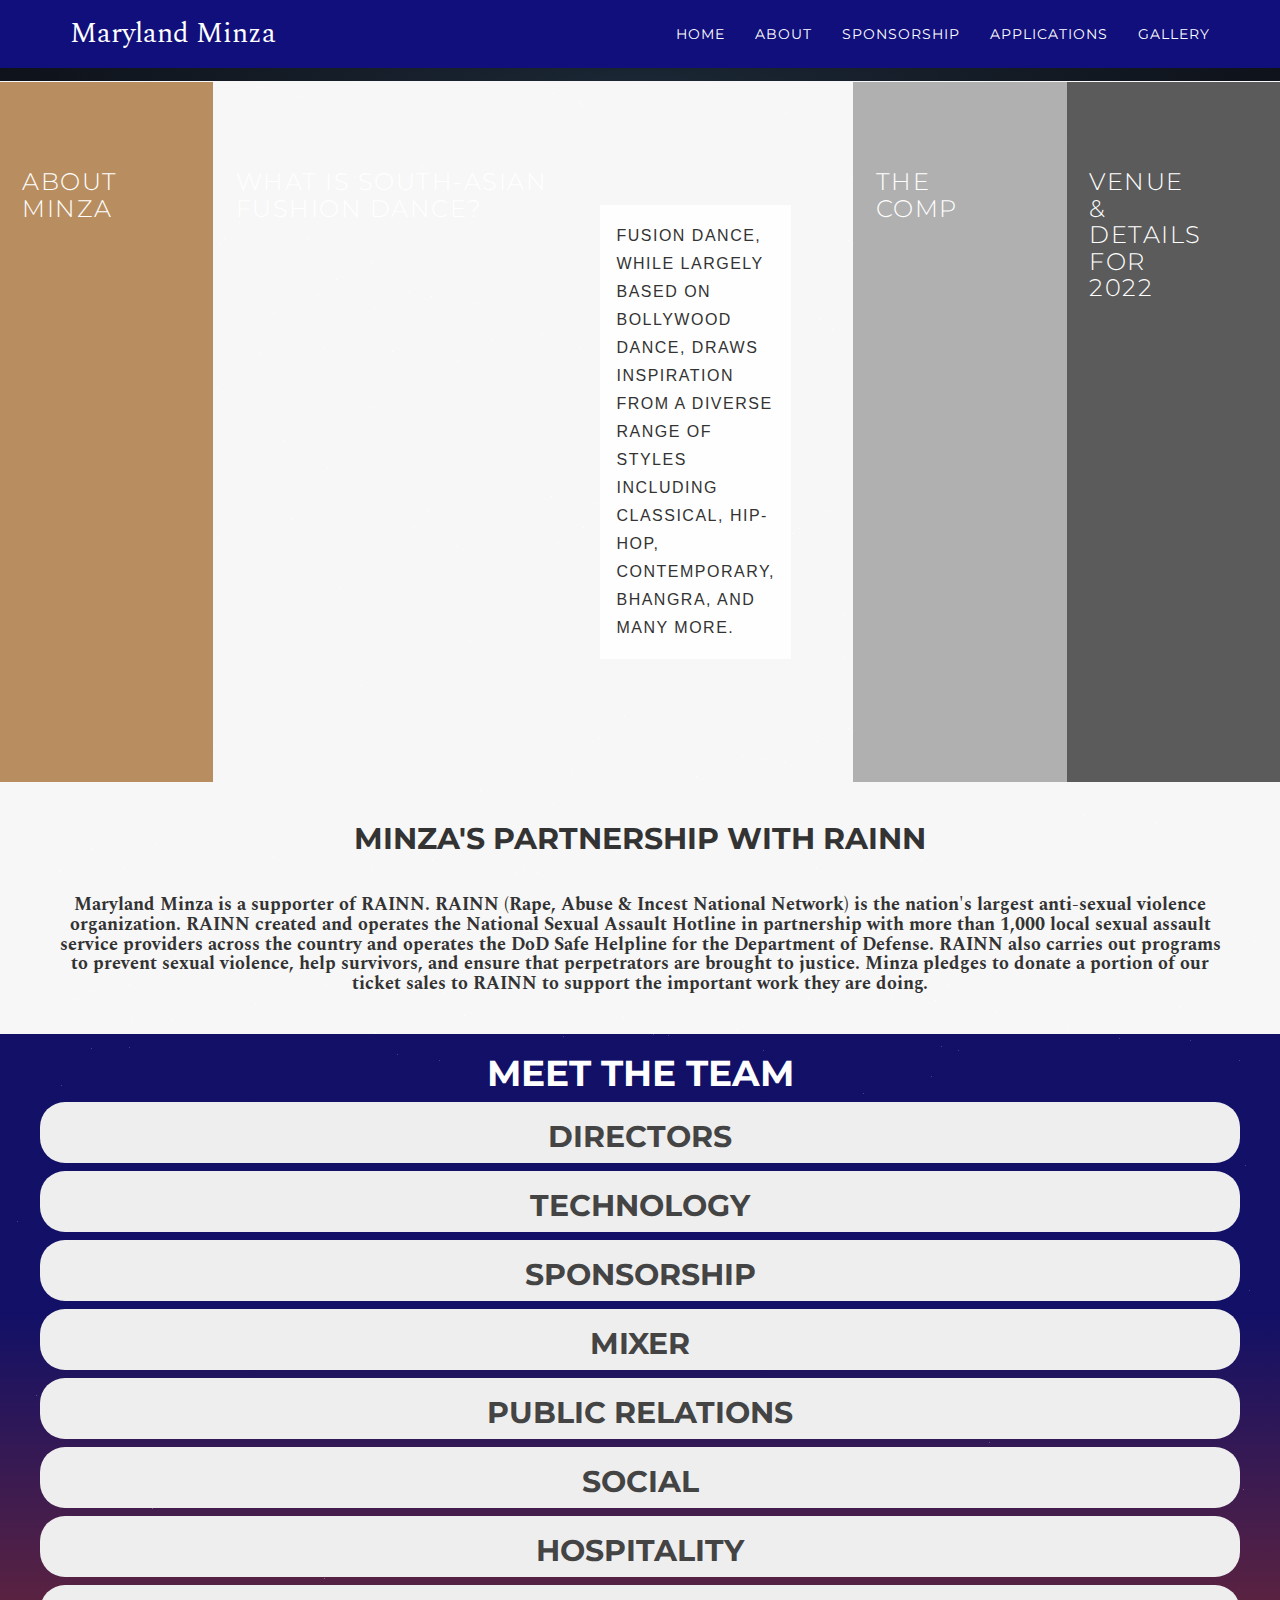
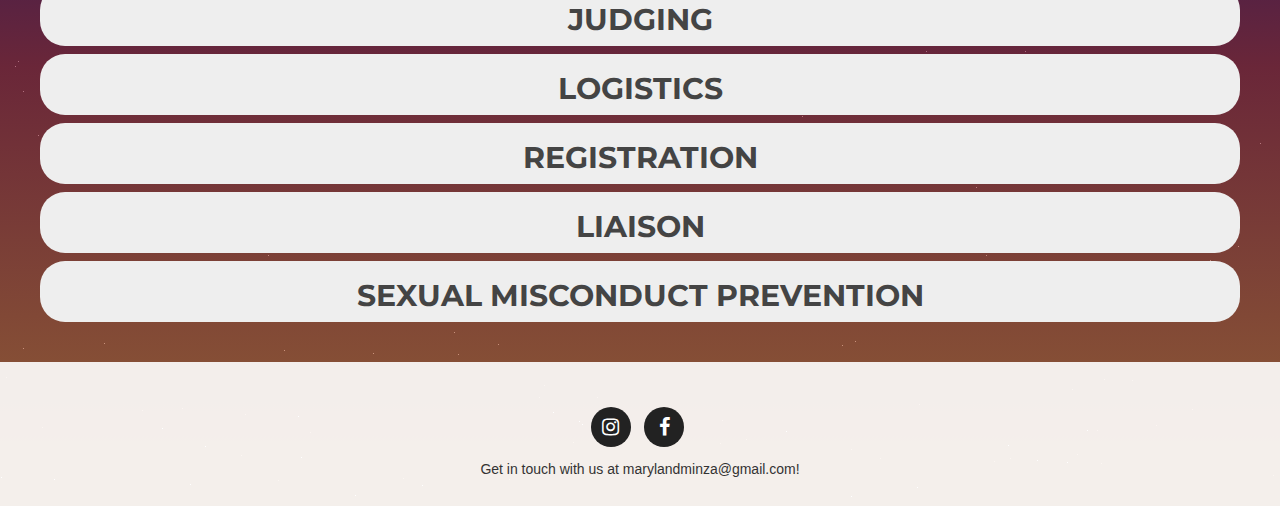
==== index.html @ ccbc0ec1 "About Changes" ====
<!DOCTYPE html>
<html lang="en-us">
   <head>
      <meta charset="utf-8">
      <meta http-equiv="X-UA-Compatible" content="IE=edge">
      <meta name="viewport" content="width=device-width, initial-scale=1">
      <meta name="description" content="Maryland Minza is UMD's fusion competition!">
      <meta name="author" content="Maryland Minza">
      <title>Maryland Minza</title>
      <!-- Stylesheets -->
      <!-- Some comment -->
      <link rel="stylesheet" href="https://maxcdn.bootstrapcdn.com/bootstrap/3.3.7/css/bootstrap.min.css" integrity="sha384-BVYiiSIFeK1dGmJRAkycuHAHRg32OmUcww7on3RYdg4Va+PmSTsz/K68vbdEjh4u" crossorigin="anonymous">
      <link href="about2.css" rel="stylesheet">
      <link href='http://fonts.googleapis.com/css?family=Lato:300,400,700' rel='stylesheet' type='text/css'>
      <link rel="stylesheet" type="text/css" href="https://cdnjs.cloudflare.com/ajax/libs/semantic-ui/2.2.10/components/menu.min.css">
      <link rel="stylesheet" type="text/css" href="https://cdnjs.cloudflare.com/ajax/libs/semantic-ui/2.2.10/components/modal.min.css">
      <link rel="stylesheet" type="text/css" href="https://cdnjs.cloudflare.com/ajax/libs/semantic-ui/2.2.10/components/button.min.css">
      <link rel="stylesheet" type="text/css" href="https://cdnjs.cloudflare.com/ajax/libs/semantic-ui/2.2.10/components/icon.min.css">
      <!-- <link href="http://www.vr.umd.edu/css/jquery.form-validator-v2.3.44/theme-default.min.css" rel="stylesheet"> -->
      <!-- Custom Fonts -->
      <link href="https://maxcdn.bootstrapcdn.com/font-awesome/4.7.0/css/font-awesome.min.css" rel="stylesheet" type="text/css">
      <link href="https://fonts.googleapis.com/css?family=Montserrat:400,700" rel="stylesheet" type="text/css">
      <link href="https://fonts.googleapis.com/css?family=Kaushan+Script" rel="stylesheet" type="text/css">
      <link href="https://fonts.googleapis.com/css?family=Spectral:700" rel="stylesheet" type="text/css">
      <link href="https://fonts.googleapis.com/css?family=Karla:200" rel="stylesheet" type="text/css">
      <link href="https://fonts.googleapis.com/css?family=Droid+Serif:400,700,400italic,700italic" rel="stylesheet" type="text/css">
      <link href="https://fonts.googleapis.com/css?family=Roboto+Slab:400,100,300,700" rel="stylesheet" type="text/css">
      <script src="http://ajax.googleapis.com/ajax/libs/jquery/1.10.2/jquery.min.js"></script>
      <link rel="shortcut icon" type="image/x-icon" href="watermark.png">
      <link rel="icon" type="image/x-icon" href="watermark.png">
      <link rel="stylesheet" type="text/css" href="about.css">
      <link rel="stylesheet" href="flipclock.css">
      <script src="http://ajax.googleapis.com/ajax/libs/jquery/1.10.2/jquery.min.js"></script>
      <script src="flipclock.js"></script>
      <!-- HTML5 Shim and Respond.js IE8 support of HTML5 elements and media queries -->
      <!-- WARNING: Respond.js doesn't work if you view the page via file:// -->
      <!--[if lt IE 9]>
      <script src="https://oss.maxcdn.com/libs/html5shiv/3.7.0/html5shiv.js"></script>
      <script src="https://oss.maxcdn.com/libs/respond.js/1.4.2/respond.min.js"></script>
      <![endif]-->
   </head>
   <body id="myHeader" class="index">
      <!-- Navigation -->
      <nav class="navbar navbar-default navbar-fixed-top">
         <div class="container">
            <!-- Brand and toggle get grouped for better mobile display -->
            <div class="navbar-header page-scroll">
               <button type="button" class="navbar-toggle" data-toggle="collapse" data-target="#bs-example-navbar-collapse-1">
               <span class="sr-only">Toggle navigation</span>
               <span class="icon-bar"></span>
               <span class="icon-bar"></span>
               <span class="icon-bar"></span>
               </button>
               <a class="navbar-brand page-scroll" href="#page-top">
                  <div style="font-family: 'Spectral', serif;">Maryland Minza</div>
               </a>
            </div>
            <!-- Collect the nav links, forms, and other content for toggling -->
            <div class="collapse navbar-collapse" id="myHeader">
               <ul class="nav navbar-nav navbar-right">
                  <li class="hidden">
                     <a href="#page-top"></a>
                  </li>
                  <li>
                     <a class="page-scroll" href="index.html">Home</a>
                  </li>
                  <li>
                     <a class="page-scroll" href="about.html">About</a>
                  </li>
                  <li>
                     <a class="page-scroll" href="sponsorship.html">Sponsorship</a>
                  </li>
                  <li>
                     <a class="page-scroll" href="applications.html">Applications</a>
                  </li>
                  <li>
                     <a class="page-scroll" href="gallery.html">Gallery</a>
                  </li>
               </ul>
            </div>
            <!-- /.navbar-collapse -->
         </div>
         <!-- /.container-fluid -->
      </nav>
      <!-- Hero -->
      <div id="page-top" class="hero page-scroll">
         <!-- <div class="menu-container">
            </div> -->
         <!-- Collect the nav links, forms, and other content for toggling -->
         <!-- Testing another comment -->
         <!-- This is a test comment in my branch -->
         <div class="message"></div>
      </div>
      <!-- lab -->
      <section id="about" class="bg-light-gray">
         <div id="stars"></div>
         <section class="container-fluid">
            <!-- ACCORDION ROW -->
            <div class="row">
               <ul class="accordion-group" id="accordion">
                  <li style="background-image: url('https://i.ytimg.com/vi/cd2QPolRrJI/maxresdefault.jpg');">
                     <div class="accordion-overlay"></div>
                     <h3>About Minza</h3>
                     <section class="hidden-xs">
                        <article>
                           <p>MARYLAND MINZA IS A NON-PROFIT NATIONAL INTERCOLLEGIATE DANCE COMPETITION FOUNDED IN 2016 AT THE UNIVERSITY OF MARYLAND, COLLEGE PARK. MINZA SEEKS TO FOSTER CULTURAL AWARENESS BY PROVIDING AN INTEGRATED PLATFORM FOR DANCERS FROM ACROSS THE NATION TO PROMOTE, SHARE, AND ADVANCE SOUTH-ASIAN FUSION DANCE.</p>
                        </article>
                     </section>
                  </li>
                  <li class="out" style="background-image: url('https://images.squarespace-cdn.com/content/v1/5aa704b7697a9893c199236a/1524323684800-U04DVU122VGW91FITI7R/ke17ZwdGBToddI8pDm48kB10Nqzeg0Il5v10Z8PxTBBZw-zPPgdn4jUwVcJE1ZvWQUxwkmyExglNqGp0IvTJZUJFbgE-7XRK3dMEBRBhUpx31MOkfV5i3KBb2jFkJe0vSh-6YDOuvIKvrVD0yZ9Fb8AL9q3K2ZxE7F3bsxB6mmQ/JLK1.jpg');">
                     <div class="accordion-overlay"></div>
                     <h3>What is South-Asian Fushion Dance?</h3>
                     <section class="hidden-xs">
                        <article>
                           <p>FUSION DANCE, WHILE LARGELY BASED ON BOLLYWOOD DANCE, DRAWS INSPIRATION FROM A DIVERSE RANGE OF STYLES INCLUDING CLASSICAL, HIP-HOP, CONTEMPORARY, BHANGRA, AND MANY MORE.
                           </p>
                        </article>
                     </section>
                  </li>
                  <li style="background-image: url('https://thedailytexan.com/wp-content/uploads/2015/04/SAAYA-900x601.jpg');">
                     <div class="accordion-overlay"></div>
                     <h3>The Comp</h3>
                     <section class="hidden-xs">
                        <article>
                           <p> MINZA HAS PREVIOUSLY PARTNERED WITH LEGENDS AND BOLLYWOOD AMERICA, PROVIDING TEAMS THE OPPORTUNITY TO TRAVEL ACROSS THE NATION TO COMPETE IN THE NATIONAL CHAMPIONSHIPS. WHILE HIGHLIGHTING THE BEAUTY OF PERFORMANCE, WE LOOK TO ULTIMATELY BRIDGE THE POWER BETWEEN COMMUNITY AND DANCE TO HELP THOSE IN NEED.</p>
                        </article>
                     </section>
                  </li>
                  <li style="background-image: url('https://i.ytimg.com/vi/4TeNzfc6icU/maxresdefault.jpg');">
                     <div class="accordion-overlay"></div>
                     <h3>Venue & Details For 2022</h3>
                     <section class="hidden-xs">
                        <article>
                           <p>To be decided.</p>
                        </article>
                     </section>
                  </li>
               </ul>
               <!-- <span class="fa-stack fa-4x">
                  <i class="fa fa-circle fa-stack-2x text-primary"></i>
                  </span> -->
               <!--  Maryland Minza is run by students at the University of Maryland, College Park.
                  The competition will be held at the <a href="#">Lisner Auditorium in Washington DC</a>. We look forward to seeing you there! Please don't hesitate to contact us if you have any questions!</p> 
                  </div>
                  </div>
                  
                  <!--                    <div class="col-md-8 col-md-offset-2">
                  <h3 class="section-subheading text-muted" id="lab_row">Maryland Minza is a national intercollegiate dance competition created to foster cultural awareness and passion for dancing. Minza was co-founded in 2016 at the University of Maryland by Meghana Annadata, Sonia Arya, and Neha Gupta. The word Minza means “star” in Urdu and was chosen to illuminate the essence of performing. <br> <br>
                  
                  South-Asian fusion dance is composed of various styles of dance from different areas internationally. Teams have the freedom to choose which styles they would like to include in their routine, as well as how they would like to represent a chosen theme, generally characterized by a story told through dance.</h3>
                  </div> -->
            </div>
            <!--             <div class="row text-center">
               <div class="col-md-6">
               <h4 class="service-heading"><a href="https://www.google.com/maps/place/The+Clarice+Smith+Performing+Arts+Center/@38.9905244,-76.9525658,17z/data=!3m1!4b1!4m5!3m4!1s0x89b7c69aff2b387f:0xb0a1974e44929f0a!8m2!3d38.9905244!4d-76.9503771">Location</a></h4>
               <p class="text-muted">Maryland Minza will be held
               <br>at the University of Maryland, College Park.
               <br> Here are the <a href="https://www.google.com/maps/dir//University+of+Maryland,+College+Park,+MD">directions on Google Maps.</a></p>
               </div>
               <div class="col-md-6">
               <h4 class="service-heading"><a href="">Tickets</a></h4>
               <p class="text-muted">Regular: $20.00
               <br> Student: $13.00
               <br>
               </p>
               </div>
               </div> -->
         </section>
         <div class="container">
            <div class="about">
               <a class="bg_links social portfolio" href="https://www.rafaelalucas.com/dailyui" target="_blank">
               <span class="icon"></span>
               </a>
               <a class="bg_links social dribbble" href="https://dribbble.com/rafaelalucas" target="_blank">
               <span class="icon"></span>
               </a>
               <a class="bg_links social linkedin" href="https://www.linkedin.com/in/rafaelalucas/" target="_blank">
               <span class="icon"></span>
               </a>
               <a class="bg_links logo"></a>
            </div>
            <!-- end about -->
            <div class="wrapper">
               <section class="module-team">
                  <br>
                  <br>
                  <h2 class="row text-center">MINZA's Partnership with RAINN</h2>
                  <br>
                  <br>
                  <div class="row text-center">
                     <!-- <span class="fa-stack fa-4x">
                        <i class="fa fa-circle fa-stack-2x text-primary"></i>
                        </span> -->
                     <h4 style="font-family: 'Spectral', serif;     text-transform: none;
                        ">Maryland Minza is a supporter of RAINN. RAINN (Rape, Abuse & Incest National Network) is the nation's largest anti-sexual violence organization. RAINN created and operates the National Sexual Assault Hotline in partnership with more than 1,000 local sexual assault service providers across the country and operates the DoD Safe Helpline for the Department of Defense. RAINN also carries out programs to prevent sexual violence, help survivors, and ensure that perpetrators are brought to justice. Minza pledges to donate a portion of our ticket sales to RAINN to support the important work they are doing. </h4>
                  </div>
                  <br>
                  <br>
                  <!-- Slider main container -->
                  <div class="swiper-container">
                     <!-- Additional required wrapper -->
                     <div class="swiper-wrapper"></div>
                  </div>
                  <div class="swiper-pagination"></div>
                  <!-- If we need navigation buttons -->
                  <div class="navigation">
                     <div class="swiper-button-prev"></div>
                     <div class="swiper-button-next"></div>
                  </div>
            </div>
         </div>
         </section>
      </section>
      </div>
      <!--                    <div class="col-md-8 col-md-offset-2">
         <h3 class="section-subheading text-muted" id="lab_row">Maryland Minza is a national intercollegiate dance competition created to foster cultural awareness and passion for dancing. Minza was co-founded in 2016 at the University of Maryland by Meghana Annadata, Sonia Arya, and Neha Gupta. The word Minza means “star” in Urdu and was chosen to illuminate the essence of performing. <br> <br>
         
         South-Asian fusion dance is composed of various styles of dance from different areas internationally. Teams have the freedom to choose which styles they would like to include in their routine, as well as how they would like to represent a chosen theme, generally characterized by a story told through dance.</h3>
         </div> -->
      <!--             <div class="row text-center">
         <div class="col-md-6">
         <h4 class="service-heading"><a href="https://www.google.com/maps/place/The+Clarice+Smith+Performing+Arts+Center/@38.9905244,-76.9525658,17z/data=!3m1!4b1!4m5!3m4!1s0x89b7c69aff2b387f:0xb0a1974e44929f0a!8m2!3d38.9905244!4d-76.9503771">Location</a></h4>
         <p class="text-muted">Maryland Minza will be held
         <br>at the University of Maryland, College Park.
         <br> Here are the <a href="https://www.google.com/maps/dir//University+of+Maryland,+College+Park,+MD">directions on Google Maps.</a></p>
         </div>
         <div class="col-md-6">
         <h4 class="service-heading"><a href="">Tickets</a></h4>
         <p class="text-muted">Regular: $20.00
         <br> Student: $13.00
         <br>
         </p>
         </div>
         </div> -->
      </div>
      </div>
      <!DOCTYPE html>
      <html>
         <div class="herog">
         <head>
            <meta name="viewport" content="width=device-width, initial-scale=1">
            <style>
               .accordion {
               border-radius: 25px;
               background-color: #eee;
               color: #444;
               cursor: pointer;
               padding: 18px;
               padding-bottom: 10px;
               margin-top: 8px;
               width: 100%;
               border: none;
               text-align: center;
               outline: none;
               font-size: 15px;
               transition: 0.4s;
               }
               .active, .accordion:hover {
               background-color: #ccc; 
               }
               .panel {
               border-radius: 25px;
               padding: 0 18px;
               display: none;
               background-color: white;
               overflow: hidden;
               }
            </style>
         </head>
         <br>
         <h1 class="row text-center" style="color:white" >Meet The Team</h1>
         <body>
            <div style="width:1200px; margin:0 auto;">
               <button class="accordion">
                  <h2 class="row text-center">Directors</h2>
               </button>
               <div class="panel">
                  <br>
                  <div class="team-section">
                     <div class="inner-width">
                        <div class="pers">
                           <div class="pe">
                              <img src="https://github.com/maryland-minza/marylandminza.github.io/blob/master/board%20phtotos%202021/photoshoot_pics/sammy_munta.jpg?raw=true" alt="Sammy">
                              <div class="p-name">Sammy Munta</div>
                              <div class="p-des">Senior </div>
                              <div class="img__description_layer">
                                 <div class="p-sm">
                                    <h5 style="color:white; ">Major: Information Sciences</h5>
                                 </div>
                              </div>
                           </div>
                           <div class="pe">
                              <img src="https://github.com/maryland-minza/marylandminza.github.io/blob/master/board%20phtotos%202021/photoshoot_pics/nikita_kumar.jpg?raw=true" alt="Nikita">
                              <div class="p-name">Nikita Kumar</div>
                              <div class="p-des">Senior</div>
                              <div class="img__description_layer">
                                 <div class="p-sm">
                                    <h5 style="color:white; ">Information systems and OMBA</h5>
                                 </div>
                              </div>
                           </div>
                           <div class="pe">
                              <img src="https://github.com/maryland-minza/marylandminza.github.io/blob/master/board%20phtotos%202021/photoshoot_pics/yash_kamdar.jpg?raw=true" alt="Yash">
                              <div class="p-name">Yash Kamdar</div>
                              <div class="p-des">Senior</div>
                              <div class="img__description_layer">
                                 <div class="p-sm">
                                    <h5 style="color:white; ">Finance and Data Analytics</h5>
                                 </div>
                              </div>
                           </div>
                        </div>
                     </div>
                  </div>
         </body>
         </button>
         </div>
         <div style="width:1200px; margin:0 auto;">
         <button class="accordion">   <h2 class="row text-center">Technology</h2>
         </button>
         <div class="panel">
         <br>
         <div class="team-section">
         <div class="inner-width">
         <div class="pers">
         <div class="pe">
         <img src="https://github.com/maryland-minza/marylandminza.github.io/blob/master/board%20phtotos%202021/photoshoot_pics/hanish_mutyala.jpg?raw=true" alt="Hanish">
         <div class="p-name">Hanish Mutyala</div>
         <div class="p-des">Senior</div>
         <div class="img__description_layer">
         <div class="p-sm">
         <h5 style="color:white; ">Computer Science</h5>
         </div>
         </div>
         </div>
         <div class="pe">
         <img src="https://github.com/maryland-minza/marylandminza.github.io/blob/master/board%20phtotos%202021/photoshoot_pics/priyanka_mehta.jpg?raw=true" alt="Priyanka">
         <div class="p-name">Priyanka Mehta</div>
         <div class="p-des">Senior</div>
         <div class="img__description_layer">
         <div class="p-sm">
         <h5 style="color:white; ">Computer Science</h5>
         </div>
         </div>
         </div>
         <div class="pe">
         <img src="https://github.com/maryland-minza/marylandminza.github.io/blob/master/board%20phtotos%202021/photoshoot_pics/arihant_gupta.jpg?raw=true" alt="Ari">
         <div class="p-name">Ari Gupta</div>
         <div class="p-des">Freshman</div>
         <div class="img__description_layer">
         <div class="p-sm">
         <h5 style="color:white; ">Computer Science</h5>
         </div>
         </div>
         </div>
         </div>
         </div>
         </div>
         </div>
         </div>
         </div>
         <div style="width:1200px; margin:0 auto;">
            <button class="accordion">
               <h2 class="row text-center">Sponsorship</h2>
            </button>
            <div class="panel">
               <br>
               <div class="team-section">
                  <div class="inner-width">
                     <div class="pers">
                        <div class="pel">
                           <img src="https://github.com/maryland-minza/marylandminza.github.io/blob/master/board%20phtotos%202021/photoshoot_pics/sanam_patel.JPG?raw=true" alt="Sanam">
                           <div class="p-name">Sanam Patel</div>
                           <div class="p-des">Senior</div>
                           <div class="img__description_layer">
                              <div class="p-sm">
                                 <h5 style="color:white; ">Neurobiology and Physiology</h5>
                              </div>
                           </div>
                        </div>
                        <div class="pel">
                           <img src="https://github.com/maryland-minza/marylandminza.github.io/blob/master/board%20phtotos%202021/photoshoot_pics/sahil_kapoor.jpg?raw=true" alt="Sahil">
                           <div class="p-name">Sahil Kapoor</div>
                           <div class="p-des">Senior</div>
                           <div class="img__description_layer">
                              <div class="p-sm">
                                 <h5 style="color:white; ">Math</h5>
                              </div>
                           </div>
                        </div>
                     </div>
                  </div>
               </div>
            </div>
         </div>
	      
         <div style="width:1200px; margin:0 auto;">
            <button class="accordion">
               <h2 class="row text-center">Mixer</h2>
            </button>
            <div class="panel">
               <br>
               <div class="team-section">
                  <div class="inner-width">
                     <div class="pers">
                        <div class="pel">
                           <img src="https://github.com/maryland-minza/marylandminza.github.io/blob/master/board%20phtotos%202021/photoshoot_pics/akriti_tripathi.jpg?raw=true" alt="Akriti">
                           <div class="p-name">Akriti Tripathi</div>
                           <div class="p-des">Junior</div>
                           <div class="img__description_layer">
                              <div class="p-sm">
                                 <h5 style="color:white; ">Computer Science</h5>
                              </div>
                           </div>
                        </div>
                        <div class="pel">
                           <img src="https://github.com/maryland-minza/marylandminza.github.io/blob/master/board%20phtotos%202021/photoshoot_pics/samyak_jain.jpg?raw=true" alt="Samyak">
                           <div class="p-name">Samyak Jain</div>
                           <div class="p-des">Freshman</div>
                           <div class="img__description_layer">
                              <div class="p-sm">
                                 <h5 style="color:white; ">Public Health</h5>
                              </div>
                           </div>
                        </div>
                        <div class="pel">
                           <img src="https://github.com/maryland-minza/marylandminza.github.io/blob/master/board%20phtotos%202021/photoshoot_pics/riya_gupta.jpg?raw=true" alt="Riya">
                           <div class="p-name">Riya Gupta</div>
                           <div class="p-des">Junior</div>
                           <div class="img__description_layer">
                              <div class="p-sm">
                                 <h5 style="color:white; ">Neurology/Physiology and Psychology</h5>
                              </div>
                           </div>
                        </div>
                     </div>
                  </div>
               </div>
            </div>
         </div>
	      
         <div style="width:1200px; margin:0 auto;">
            <button class="accordion">
               <h2 class="row text-center">Public Relations</h2>
            </button>
            <div class="panel">
               <br>
               <div class="team-section">
                  <div class="inner-width">
                     <div class="pers">
                        <div class="pel">
                           <img src="https://github.com/maryland-minza/marylandminza.github.io/blob/master/board%20phtotos%202021/photoshoot_pics/debanshi_chowdhury.jpeg?raw=true" alt="Debanshi">
                           <div class="p-name">Debanshi Chowdhury</div>
                           <div class="p-des">Freshman</div>
                           <div class="img__description_layer">
                              <div class="p-sm">
                                 <h5 style="color:white; ">Marketing and Dance</h5>
                              </div>
                           </div>
                        </div>
                        <div class="pel">
                           <img src="https://github.com/maryland-minza/marylandminza.github.io/blob/master/board%20phtotos%202021/photoshoot_pics/supriya_daddi.JPG?raw=true" alt="Supriya">
                           <div class="p-name">Supriya Daddi</div>
                           <div class="p-des">Freshman</div>
                           <div class="img__description_layer">
                              <div class="p-sm">
                                 <h5 style="color:white; ">Business Undecided</h5>
                              </div>
                           </div>
                        </div>
                     </div>
                  </div>
               </div>
            </div>
         </div>
	      
         <div style="width:1200px; margin:0 auto;">
            <button class="accordion">
               <h2 class="row text-center">Social</h2>
            </button>
            <div class="panel">
               <br>
               <div class="team-section">
                  <div class="inner-width">
                     <div class="pel">
                        <img src="https://media-exp1.licdn.com/dms/image/C4D03AQHFcvgmCxPysQ/profile-displayphoto-shrink_800_800/0/1588729913096?e=1628726400&v=beta&t=7Wxo9mRZgEH5PO4RnyLSaao5HHVXilIegrQfzGiRbeE" alt="Tejas">
                        <div class="p-name">Tejas Jayaram</div>
                        <div class="p-des">Senior</div>
                        <div class="img__description_layer">
                           <div class="p-sm">
                              <h5 style="color:white; ">Finance and Math</h5>
                           </div>
                        </div>
                     </div>
                     <div class="pel">
                        <img src="https://github.com/maryland-minza/marylandminza.github.io/blob/master/board%20phtotos%202021/photoshoot_pics/Shyam_Anand.png?raw=true" alt="Shyam">
                        <div class="p-name">Shyam Anand</div>
                        <div class="p-des">Senior</div>
                        <div class="img__description_layer">
                           <div class="p-sm">
                              <h5 style="color:white; ">Criminology and Economics</h5>
                           </div>
                        </div>
                     </div>
                  </div>
               </div>
            </div>
         </div>
	      
         <div style="width:1200px; margin:0 auto;">
            <button class="accordion">
               <h2 class="row text-center">Hospitality</h2>
            </button>
            <div class="panel">
               <br>
               <div class="team-section">
                  <div class="inner-width">
                     <div class="pers">
                        <div class="pel">
                           <img src="https://github.com/maryland-minza/marylandminza.github.io/blob/master/board%20phtotos%202021/photoshoot_pics/sneha_narayanan.jpg?raw=true" alt="Sneha">
                           <div class="p-name">Sneha Narayanan</div>
                           <div class="p-des">Senior</div>
                           <div class="img__description_layer">
                              <div class="p-sm">
                                 <h5 style="color:white; ">Computer Science</h5>
                              </div>
                           </div>
                           <div class="pel">
                              <img src="https://github.com/maryland-minza/marylandminza.github.io/blob/master/board%20phtotos%202021/photoshoot_pics/ashna_bhatia.jpg?raw=true" alt="Ashna">
                              <div class="p-name">Ashna Bhatia</div>
                              <div class="p-des">Sophomore</div>
                              <div class="img__description_layer">
                                 <div class="p-sm">
                                    <h5 style="color:white; ">Public Health</h5>
                                 </div>
                              </div>
                           </div>
                           <div class="pel">
                              <img src="https://github.com/maryland-minza/marylandminza.github.io/blob/master/board%20phtotos%202021/photoshoot_pics/shreya_vuttaluru.jpg?raw=true" alt="Shreya">
                              <div class="p-name">Shreya Vuttaluru</div>
                              <div class="p-des">Senior</div>
                              <div class="img__description_layer">
                                 <div class="p-sm">
                                    <h5 style="color:white; ">Government/Politics and Journalism</h5>
                                 </div>
                              </div>
                           </div>
                        </div>
                     </div>
                  </div>
               </div>
		 </div>
		    
	<div style="width:1200px; margin:0 auto;">
               <button class="accordion">
                  <h2 class="row text-center">Judging</h2>
               </button>
               <div class="panel">
                  <div class="team-section">
                     <div class="inner-width">
                        <div class="pers">
                           <div class="pek">
                              <img src="https://github.com/maryland-minza/marylandminza.github.io/blob/master/board%20phtotos%202021/photoshoot_pics/arya_bhargav.jpg?raw=true" alt="Arya">
                              <div class="p-name" class="row text-center">Arya Bhargav</div>
                              <div class="p-des">Junior</div>
                              <div class="img__description_layer">
                                 <div class="p-sm">
                                    <h5 style="color:white; ">Kinesiology</h5>
                                 </div>
                              </div>
                           </div>
                        </div>
                     </div>
                  </div>
               </div>
		
               <div style="width:1200px; margin:0 auto;">
                  <button class="accordion">
                     <h2 class="row text-center">Logistics</h2>
                  </button>
                  <div class="panel">
                     <br>
                     <div class="team-section">
                        <div class="inner-width">
                           <div class="pers">
                              <div class="pel">
                                 <img src="https://github.com/maryland-minza/marylandminza.github.io/blob/master/board%20phtotos%202021/photoshoot_pics/esha_ponnuri.jpg?raw=true" alt="Esha">
                                 <div class="p-name">Esha Ponnuri</div>
                                 <div class="p-des">Junior</div>
                                 <div class="img__description_layer">
                                    <div class="p-sm">
                                       <h5 style="color:white; ">Physiology and Neurobiology</h5>
                                    </div>
                                 </div>
                              </div>
                              <div class="pel">
                                 <img src="https://github.com/maryland-minza/marylandminza.github.io/blob/master/board%20phtotos%202021/photoshoot_pics/shahbaz_virk.jpg?raw=true" alt="Shahbaz">
                                 <div class="p-name">Shahbaz Virk</div>
                                 <div class="p-des">Senior</div>
                                 <div class="img__description_layer">
                                    <div class="p-sm">
                                       <h5 style="color:white; ">Finance</h5>
                                    </div>
                                 </div>
                              </div>
                           </div>
                        </div>
                     </div>
                  </div>
               </div>
		
               <div style="width:1200px; margin:0 auto;">
                  <button class="accordion">
                     <h2 class="row text-center">Registration</h2>
                  </button>
                  <div class="panel">
                     <br>
                     <div class="team-section">
                        <div class="inner-width">
                           <div class="pers">
                              <div class="pel">
                                 <img src="https://github.com/maryland-minza/marylandminza.github.io/blob/master/board%20phtotos%202021/photoshoot_pics/kritik_mirg.jpg?raw=true" alt="Kritik">
                                 <div class="p-name">Kritik Mirg</div>
                                 <div class="p-des">Senior</div>
                                 <div class="img__description_layer">
                                    <div class="p-sm">
                                       <h5 style="color:white; ">Information Science</h5>
                                    </div>
                                 </div>
                              </div>
                              <div class="pel">
                                 <img src="https://github.com/maryland-minza/marylandminza.github.io/blob/master/board%20phtotos%202021/photoshoot_pics/simran_chertara.jpg?raw=true" alt="Simran Chertara">
                                 <div class="p-name">Simran Chertara</div>
                                 <div class="p-des">Senior</div>
                                 <div class="img__description_layer">
                                    <div class="p-sm">
                                       <h5 style="color:white; ">Information Systems and OMBA</h5>
                                    </div>
                                 </div>
                              </div>
                           </div>
                        </div>
                     </div>
                  </div>
               </div>
		
               <div style="width:1200px; margin:0 auto;">
                  <button class="accordion">
                     <h2 class="row text-center">Liaison</h2>
                  </button>
                  <div class="panel">
                     <br>
                     <div class="team-section">
                        <div class="inner-width">
                           <div class="pers">
                              <div class="pel">
                                 <img src="https://github.com/maryland-minza/marylandminza.github.io/blob/master/board%20phtotos%202021/photoshoot_pics/arshdeep_singh.jpg?raw=true" alt="Arshdeep">
                                 <div class="p-name">Arshdeep Singh</div>
                                 <div class="p-des">Senior</div>
                                 <div class="img__description_layer">
                                    <div class="p-sm">
                                       <h5 style="color:white; ">Finance and Information Systems</h5>
                                    </div>
                                 </div>
                              </div>
                              <div class="pel">
                                 <img src="https://github.com/maryland-minza/marylandminza.github.io/blob/master/board%20phtotos%202021/photoshoot_pics/arpan_chavan.jpg?raw=true" alt="Arpan">
                                 <div class="p-name">Arpan Chavan</div>
                                 <div class="p-des">Senior</div>
                                 <div class="img__description_layer">
                                    <div class="p-sm">
                                       <h5 style="color:white; ">Finance and OMBA</h5>
                                    </div>
                                 </div>
                              </div>
                           </div>
                        </div>
                     </div>
                  </div>
               </div>
		
               <button class="accordion">
                  <h2 class="row text-center">Sexual Misconduct Prevention</h2>
               </button>
               <div class="panel">
                  <div class="team-section">
                     <div class="inner-width">
                        <div class="pers">
                           <div class="pel">
                              <img src="https://github.com/maryland-minza/marylandminza.github.io/blob/master/board%20phtotos%202021/photoshoot_pics/amisha_kunvar.jpg?raw=true" alt="Amisha">
                              <div class="p-name">Amisha Kunvar</div>
                              <div class="p-des">Senior</div>
                              <div class="img__description_layer">
                                 <div class="p-sm">
                                    <h5 style="color:white; ">Computer Engineering, Global Engineering Development, & Tech Entrepreneurship</h5>
                                 </div>
                              </div>
                           </div>
                        </div>
                     </div>
                  </div>
               </div>
            </div>
            <br>
            <br>
            <script>
               var acc = document.getElementsByClassName("accordion");
               var i;
               
               for (i = 0; i < acc.length; i++) {
                 acc[i].addEventListener("click", function() {
                   this.classList.toggle("active");
                   var panel = this.nextElementSibling;
                   if (panel.style.display === "block") {
                     panel.style.display = "none";
                   } else {
                     panel.style.display = "block";
                   }
                 });
               }
            </script>
            </body>
      </html>
  
      </div>
      <footer class="bg-light-gray-trans ">
         <div class="container ">
            <div class="row ">
               <div class="col-md-12 ">
                  <ul class="list-inline social-buttons ">
                     <li><a href="https://www.instagram.com/marylandminza/ "><i class="fa fa-instagram "></i></a></li>
                     <li><a href="https://www.facebook.com/marylandminza/ "><i class="fa fa-facebook "></i></a></li>
                  </ul>
                  <p>Get in touch with us at <a href="mailto:marylandminza@gmail.com">marylandminza@gmail.com</a>!</p>
               </div>
            </div>
         </div>
      </footer>
      <!-- projects Modals -->
      <div class="projects-modal modal fade " id="projectsModal2 " tabindex="-1 " role="dialog " aria-hidden="true ">
         <div class="modal-content ">
            <div class="close-modal " data-dismiss="modal ">
               <div class="lr ">
                  <div class="rl ">
                  </div>
               </div>
            </div>
            <div class="container ">
               <div class="row ">
                  <div class="col-lg-8 col-lg-offset-2 ">
                     <div class="modal-body ">
                        <h2 style="color:white; ">Maryland Minza</h2>
                        <iframe width="560 " height="315 " src="https://www.youtube.com/embed/EEuV50aYxGY?rel=0?ecver=1 " frameborder="0 " allowfullscreen></iframe>
                        <br>
                        <button type="button " class="btn btn-primary " data-dismiss="modal "><i class="fa fa-times "></i> Close</button>
                     </div>
                  </div>
               </div>
            </div>
         </div>
      </div>
      <!-- jQuery -->
      <script src="https://cdnjs.cloudflare.com/ajax/libs/jquery/3.2.1/jquery.min.js "></script>
      <script src="https://cdnjs.cloudflare.com/ajax/libs/semantic-ui/1.11.8/semantic.min.js "></script>
      <!-- Bootstrap Core -->
      <script src="https://maxcdn.bootstrapcdn.com/bootstrap/3.3.7/js/bootstrap.min.js " integrity="sha384-Tc5IQib027qvyjSMfHjOMaLkfuWVxZxUPnCJA7l2mCWNIpG9mGCD8wGNIcPD7Txa " crossorigin="anonymous "></script>
      <!-- Custom Theme -->
      <script src="about.js "></script>
      <script>
         // Set the date we're counting down to
         var countDownDate = new Date("Nov 4, 2017 18:00:00 ").getTime();
         
         // Update the count down every 1 second
         var countdownfunction = setInterval(function() {
         
           // Get todays date and time
           var now = new Date().getTime();
         
           // Find the distance between now an the count down date
           var distance = countDownDate - now;
         
           // Time calculations for days, hours, minutes and seconds
           var days = Math.floor(distance / (1000 * 60 * 60 * 24));
           var hours = Math.floor((distance % (1000 * 60 * 60 * 24)) / (1000 * 60 * 60));
           var minutes = Math.floor((distance % (1000 * 60 * 60)) / (1000 * 60));
           var seconds = Math.floor((distance % (1000 * 60)) / 1000);
         
           // Output the result in an element with id="demo "
           document.getElementById("demo ").innerHTML = days + "d " + hours + "h "
           + minutes + "m " + seconds + "s ";
         
           // If the count down is over, write some text
           if (distance < 0) {
             clearInterval(countdownfunction);
             document.getElementById("demo ").innerHTML = "MINZA IS HERE! ";
           }
         }, 1000);
      </script>
   </body>
   <!-- Another stupid comment -->
</html>
---- about2.css ----
#particles-js {
  width: 100%;
  height: 100%;
  background-color: #000000;
  background-size: cover;
  background-position: 50% 50%;
  background-repeat: no-repeat;
  z-index: -1;
  display: block;
  position: fixed;
}


#lab_row {
  margin-bottom: 0px;
  padding: 0px;
}

@media(min-width:992px) {
    #lab_row {
      margin-bottom: 60px;
    }
}


body {
    overflow-x: hidden;
    font-family: "Roboto Slab","Helvetica Neue",Helvetica,Arial,sans-serif;
}

.text-muted {
    color: #777;
}

.text-primary {
    color: #e74c3c;
}

p {
    font-size: 14px;
    line-height: 1.75;
}

p.large {
    font-size: 16px;
}

a,
a:hover,
a:focus,
a:active,
a.active {
    outline: 0;
}

a {
    color: #e74c3c;
}

a:hover,
a:focus,
a:active,
a.active {
    color: #fec503;
}

h1,
h2,
h3,
h4,
h5,
h6 {
    text-transform: uppercase;
    font-family: Montserrat,"Helvetica Neue",Helvetica,Arial,sans-serif;
    font-weight: 700;
}


.img-centered {
    margin: 0 auto;
}

/* Background Colors */
.bg-navy-trans {
  background-color: rgba(44, 62, 80, 0.3);
}

.bg-light-gray-trans {
  background-color: rgba(255,255,255,1.0);
}

.bg-dark-gray-trans {
  background-color: rgba(255,255,255,1.0);
}

@media(min-width:768px) {
  .bg-navy-trans {
    background-color: rgba(44, 62, 80, 0.3);
  }

  .bg-light-gray-trans {
    background-color: rgba(255, 255, 255,0.9);
  }

  .bg-dark-gray-trans {
    background-color: rgba(255,255,255,0.5);
  }
}

.bg-light-gray {
    background-color: #f7f7f7;
}

.bg-darkest-gray {
    background-color: #222;
}

.btn-primary {
    border-color: #e74c3c;
    text-transform: uppercase;
    font-family: Montserrat,"Helvetica Neue",Helvetica,Arial,sans-serif;
    font-weight: 700;
    color: #fff;
    background-color: #e74c3c;
}

.btn-primary:hover,
.btn-primary:focus,
.btn-primary:active,
.btn-primary.active,
.open .dropdown-toggle.btn-primary {
    border-color: #f6bf01;
    color: #fff;
    background-color: #fec503;
}

.btn-primary:active,
.btn-primary.active,
.open .dropdown-toggle.btn-primary {
    background-image: none;
}

.btn-primary.disabled,
.btn-primary[disabled],
fieldset[disabled] .btn-primary,
.btn-primary.disabled:hover,
.btn-primary[disabled]:hover,
fieldset[disabled] .btn-primary:hover,
.btn-primary.disabled:focus,
.btn-primary[disabled]:focus,
fieldset[disabled] .btn-primary:focus,
.btn-primary.disabled:active,
.btn-primary[disabled]:active,
fieldset[disabled] .btn-primary:active,
.btn-primary.disabled.active,
.btn-primary[disabled].active,
fieldset[disabled] .btn-primary.active {
    border-color: #e74c3c;
    background-color: #e74c3c;
}

.btn-primary .badge {
    color: #e74c3c;
    background-color: #fff;
}

.btn-main {
    border: none;
    text-transform: uppercase;
    font-family: Montserrat,"Helvetica Neue",Helvetica,Arial,sans-serif;
    font-weight: 300;
    color: #fff;
    background-color: Transparent;
}

.btn-main:hover{
    color: #fff;
    text-decoration:underline;
}
.btn-main:focus,
.btn-main:active,

.btn-main.disabled,
.btn-main[disabled],
fieldset[disabled] .btn-main,
.btn-main.disabled:hover,
.btn-main[disabled]:hover,
fieldset[disabled] .btn-main:hover,
.btn-main.disabled:focus,
.btn-main[disabled]:focus,
fieldset[disabled] .btn-main:focus,
.btn-main.disabled:active,
.btn-main[disabled]:active,
fieldset[disabled] .btn-main:active,
.btn-main.disabled.active,
.btn-main[disabled].active,
fieldset[disabled] .btn-main.active {
    border-color: #fff;
    background-color: #fff;
}

.btn-main .badge {
    color: #fff;
    background-color: #000;
}

.btn-xl {
    padding: 20px 40px;
    text-transform: uppercase;
    font-family: Montserrat,"Helvetica Neue",Helvetica,Arial,sans-serif;
    font-size: 18px;
    font-weight: 700;
    color: #fff;
    background-color: #c0392b; /* main button color */
}

.btn-xl:hover,
.btn-xl:focus,
.btn-xl:active,
.btn-xl.active,
.open .dropdown-toggle.btn-xl {
    border-color: #e74c3c;
    color: #fff;
    background-color: #e74c3c;
}

.btn-xl:active,
.btn-xl.active,
.open .dropdown-toggle.btn-xl {
    background-image: none;
}

.btn-xl.disabled,
.btn-xl[disabled],
fieldset[disabled] .btn-xl,
.btn-xl.disabled:hover,
.btn-xl[disabled]:hover,
fieldset[disabled] .btn-xl:hover,
.btn-xl.disabled:focus,
.btn-xl[disabled]:focus,
fieldset[disabled] .btn-xl:focus,
.btn-xl.disabled:active,
.btn-xl[disabled]:active,
fieldset[disabled] .btn-xl:active,
.btn-xl.disabled.active,
.btn-xl[disabled].active,
fieldset[disabled] .btn-xl.active {
    border-color: #e74c3c;
    background-color: #e74c3c;
}

.btn-xl .badge {
    color: #e74c3c;
    background-color: #fff;
}

.navbar-default {
    border-color: transparent;
    background-color: #000;
}

.navbar-default .navbar-brand {
    font-family: Montserrat,"Helvetica Neue",Helvetica,Arial, sans-serif;;
    color: #fff;
}

.navbar-default .navbar-brand:hover,
.navbar-default .navbar-brand:focus,
.navbar-default .navbar-brand:active,
.navbar-default .navbar-brand.active {
    color: #e74c3c;
}

.navbar-brand>img {
    height: 50px;
    max-width: 250px;
    margin: -15px;
}

@media(min-width:768px) {
    .navbar-brand>img {
        height: 50px;
        max-width: 300px;
        margin: -15px;
    }
}

@media(min-width:992px) {
    .navbar-brand>img {
        height: 50px;
        max-width: 400px;
        margin: -15px;
    }
}

.navbar-default .navbar-collapse {
    border-color: rgba(255,255,255,.02);
}

.navbar-default .navbar-toggle { /** navicon **/
    border-color: #000;
    background-color: #000;
}

.navbar-default .navbar-toggle .icon-bar {
    background-color: #fff;
}

.navbar-default .navbar-toggle:hover,
.navbar-default .navbar-toggle:focus {
    background-color: #e74c3c;
}

.navbar-default .nav li a {
    text-transform: uppercase;
    font-family: Montserrat,"Helvetica Neue",Helvetica,Arial,sans-serif;
    font-weight: 400;
    letter-spacing: 1px;
    color: #fff;
}

.navbar-default .nav li a:hover,
.navbar-default .nav li a:focus {
    outline: 0;
    color: #e74c3c;
}

.navbar-default .navbar-nav>.active>a {
    border-radius: 0;
    color: #fff;
    background-color: #e74c3c;
}

.navbar-default .navbar-nav>.active>a:hover,
.navbar-default .navbar-nav>.active>a:focus {
    color: #fff;
    background-color: #e74c3c;
}

@media(min-width:768px) {
    .navbar-default {
        padding: 9px 0;
        border: 0;
        background-color: rgb(17, 15, 123);
     
        -webkit-transition: padding .3s;
        -moz-transition: padding .3s;
        transition: padding .3s;
    }

    .navbar-default .navbar-brand {
        font-size: 2em;
        -webkit-transition: all .3s;
        -moz-transition: all .3s;
        transition: all .3s;
    }

    .navbar-default .navbar-nav>.active>a {
        border-radius: 3px;
    }

    .navbar-default.navbar-shrink {
        padding: 10px 0;
        background-color: #000;
    }

    .navbar-default.navbar-shrink .navbar-brand {
        font-size: 1.5em;
    }
}

/* 
 Section
 * rgb(244,58,62) red
 * rgb(255,213,32) yellow
 */
header {
    text-align: center;
    background-attachment: scroll;
    background-position: center center;
    background-repeat: none;
    -webkit-background-size: cover;
    -moz-background-size: cover;
    background-size: cover;
    -o-background-size: cover;
    height:100vh;
}

header .intro-text {
    padding-top: 100px;
    padding-bottom: 50px;
}

header .intro-text .intro-lead-in {
    color: rgb(255,213,32);
    margin-bottom: 25px;
    font-family: Montserrat, "Helvetica Neue",Helvetica,Arial,sans-serif;
    font-size: 22px;
    line-height: 22px;
}

header .intro-text .intro-heading {
    color: #fff;
    margin-bottom: 25px;
    text-transform: uppercase;
    font-family: Montserrat,"Helvetica Neue",Helvetica,Arial,sans-serif;
    font-size: 50px;
    font-weight: 700;
    line-height: 50px;
}

@media all and (orientation:portrait) {
    header .intro-text {
        padding-top: 30%;
        padding-bottom: 50px;
    }
}

@media(min-width:768px) {
    header .intro-text {
        padding-top: 30%;
        padding-bottom: 200px;
    }

    header .intro-text .intro-lead-in {
        margin-bottom: 10px;
        font-family: Montserrat,"Helvetica Neue",Helvetica,Arial,sans-serif;
        font-size: 25px;
        line-height: 25px;
    }

    header .intro-text .intro-heading {
        margin-bottom: 50px;
        text-transform: uppercase;
        font-family: Montserrat,"Helvetica Neue",Helvetica,Arial,sans-serif;
        font-size: 80px;
        font-weight: 700;
        line-height: 80px;
    }
}

section {
    padding: 100px 0;
}

section h2.section-heading {
    margin-top: 0;
    margin-bottom: 15px;
    font-size: 40px;
}

section h3.section-subheading {
    margin-bottom: 75px;
    text-transform: none;
    font-family: "Droid Serif","Helvetica Neue",Helvetica,Arial,sans-serif;
    font-size: 16px;
    font-style: italic;
    font-weight: 400;
}

@media(min-width:768px) {
    section {
        padding: 0px 0;
    }
}

.service-heading {
    margin: 15px 0;
    text-transform: none;
    margin-top: 40px;
}

@media(min-width:992px) {
    .service-heading {
        margin-top: 0px;
    }
}

#projects .projects-item {
    right: 0;
    margin: 0 0 15px;
}

#projects .projects-item .projects-link {
    display: block;
    position: relative;
    margin: 0 auto;
    max-width: 400px;
}

#projects .projects-item .projects-link .projects-hover {
    position: absolute;
    width: 100%;
    height: 100%;
    opacity: 0;
    background: rgba(254,209,54,.9);
    -webkit-transition: all ease .5s;
    -moz-transition: all ease .5s;
    transition: all ease .5s;
}

#projects .projects-item .projects-link .projects-hover:hover {
    opacity: 1;
}

#projects .projects-item .projects-link .projects-hover .projects-hover-content {
    position: absolute;
    top: 50%;
    width: 100%;
    height: 20px;
    margin-top: -12px;
    text-align: center;
    font-size: 20px;
    color: #fff;
}

#projects .projects-item .projects-link .projects-hover .projects-hover-content i {
    margin-top: -12px;
}

#projects .projects-item .projects-link .projects-hover .projects-hover-content h3,
#projects .projects-item .projects-link .projects-hover .projects-hover-content h4 {
    margin: 0;
}

#projects .projects-item .projects-caption {
    margin: 0 auto;
    padding: 25px;
    max-width: 400px;
    text-align: center;
    background-color: #fff;
}

#projects .projects-item .projects-caption h4 {
    margin: 0;
    text-transform: none;
}

#projects .projects-item .projects-caption p {
    margin: 0;
    font-family: "Droid Serif","Helvetica Neue",Helvetica,Arial,sans-serif;
    font-size: 16px;
    font-style: italic;
}

#projects * {
    z-index: 2;
}

@media(min-width:767px) {
    #projects .projects-item {
        margin: 0 0 30px;
    }
}

.timeline {
    list-style: none;
    padding: 20px 0 20px;
    position: relative;
}

    .timeline:before {
        top: 0;
        bottom: 0;
        position: absolute;
        content: " ";
        width: 3px;
        background-color: #eeeeee;
        left: 50%;
        margin-left: -1.5px;
    }

    .timeline > li {
        margin-bottom: 20px;
        position: relative;
    }

        .timeline > li:before,
        .timeline > li:after {
            content: " ";
            display: table;
        }

        .timeline > li:after {
            clear: both;
        }

        .timeline > li:before,
        .timeline > li:after {
            content: " ";
            display: table;
        }

        .timeline > li:after {
            clear: both;
        }

        .timeline > li > .timeline-panel {
            width: 46%;
            float: left;
            border: 1px solid #d4d4d4;
            border-radius: 2px;
            padding: 20px;
            position: relative;
            -webkit-box-shadow: 0 1px 6px rgba(0, 0, 0, 0.175);
            box-shadow: 0 1px 6px rgba(0, 0, 0, 0.175);
        }

            .timeline > li > .timeline-panel:before {
                position: absolute;
                top: 26px;
                right: -15px;
                display: inline-block;
                border-top: 15px solid transparent;
                border-left: 15px solid #ccc;
                border-right: 0 solid #ccc;
                border-bottom: 15px solid transparent;
                content: " ";
            }

            .timeline > li > .timeline-panel:after {
                position: absolute;
                top: 27px;
                right: -14px;
                display: inline-block;
                border-top: 14px solid transparent;
                border-left: 14px solid #fff;
                border-right: 0 solid #fff;
                border-bottom: 14px solid transparent;
                content: " ";
            }

        .timeline > li > .timeline-badge {
            color: #fff;
            width: 50px;
            height: 50px;
            line-height: 50px;
            font-size: 1.4em;
            text-align: center;
            position: absolute;
            top: 16px;
            left: 50%;
            margin-left: -25px;
            background-color: #999999;
            z-index: 100;
            border-top-right-radius: 50%;
            border-top-left-radius: 50%;
            border-bottom-right-radius: 50%;
            border-bottom-left-radius: 50%;
        }

        .timeline > li.timeline-inverted > .timeline-panel {
            float: right;
        }

            .timeline > li.timeline-inverted > .timeline-panel:before {
                border-left-width: 0;
                border-right-width: 15px;
                left: -15px;
                right: auto;
            }

            .timeline > li.timeline-inverted > .timeline-panel:after {
                border-left-width: 0;
                border-right-width: 14px;
                left: -14px;
                right: auto;
            }

.timeline-badge.primary {
    background-color: #2e6da4 !important;
}

.timeline-badge.success {
    background-color: #3f903f !important;
}

.timeline-badge.warning {
    background-color: #f0ad4e !important;
}

.timeline-badge.danger {
    background-color: #d9534f !important;
}

.timeline-badge.info {
    background-color: #5bc0de !important;
}

.timeline-title {
    margin-top: 0;
    color: inherit;
}
/**
{
    margin: 0;
    padding: 0;
    font-family: 'Exo', sans-serif;
}*/

.team-section
{
    background: #00000;
    text-align: center;
}

.inner-width
{
    max-width: 1200px;
    margin: 1;
    padding: 40px;
    color: #333;
    overflow: hidden;
}

.team-section h1
{
    font-size: 20px;
    text-transform: uppercase;
    display: inline-block;
    border-bottom: 4px solid;
    padding-bottom: 10px;
}

.pe
{
    float: left;
    width: calc(100% / 3);
    overflow: hidden;
    padding: 40px 0;
    transition: 0.4s;
    position: relative;

}
.pek
{
    float: left;
    width: calc(100% / 1);
    overflow: hidden;
    padding: 40px 0;
    transition: 0.4s;
    position: relative;

}
.pel
{
    float: left;
    width: calc(100% / 2);
    overflow: hidden;
    padding: 40px 0;
    transition: 0.4s;
    position: relative;

}
.pej
{
    float: left;
    width: calc(100% / 4);
    overflow: hidden;
    padding: 40px 0;
    transition: 0.4s;
    position: relative;

}




.img__description_layer {

    font-size: 19px;
  position: absolute;
  top: 0;
  bottom: 0;
  left: 0;
  right: 0;
  background: rgba(150, 54, 148, 0.9);
  color: #fff;
  visibility: hidden;
  opacity: 1;
  display: flex;
  align-items: center;
  justify-content: center;

  /* transition effect. not necessary */
  transition: opacity .1s, visibility .1s;
}
.pe:hover .img__description_layer 
{

   visibility: visible;
  opacity: 1;
    
}
.pej:hover .img__description_layer 
{

   visibility: visible;
  opacity: 1;
    
}
.heron {
    height: 110vh;
    background-image: linear-gradient(to bottom, rgba(17, 15, 123, .44) 26%, rgba(142, 46, 72, .22) 59%, rgba(200, 130, 65, .45) 100%), url("minzabackground.jpg");
    background-size:cover;
    background-repeat:no-repeat;
    /*background: radial-gradient(ellipse at bottom, #21111e 0%, #090a0f 100%);*/
    overflow: hidden;
}

.herog {
    height: 100%;
    background-image: linear-gradient(to bottom, rgba(17, 15, 123, .80) 26%, rgba(142, 46, 72, .70) 59%, rgba(200, 130, 65, .70) 100%), url("grey.png");
    background-size:cover;
    background-repeat:no-repeat;
    overflow: hidden;
}

#stars {
    width: 1px;
    height: 1px;
    background: transparent;
    box-shadow: 583px 446px #FFF, 1476px 167px #FFF, 1316px 1493px #FFF, 1249px 1209px #FFF, 1912px 1608px #FFF, 1104px 1898px #FFF, 1450px 402px #FFF, 1356px 879px #FFF, 1097px 1949px #FFF, 1744px 1869px #FFF, 1908px 457px #FFF, 1664px 735px #FFF, 1043px 1340px #FFF, 1034px 1826px #FFF, 245px 1933px #FFF, 802px 1635px #FFF, 1579px 267px #FFF, 1816px 1644px #FFF, 1119px 957px #FFF, 17px 1140px #FFF, 1978px 939px #FFF, 161px 836px #FFF, 129px 903px #FFF, 1855px 1047px #FFF, 1502px 143px #FFF, 650px 489px #FFF, 851px 96px #FFF, 630px 1214px #FFF, 1898px 1545px #FFF, 1248px 273px #FFF, 1067px 948px #FFF, 401px 877px #FFF, 730px 562px #FFF, 1889px 1348px #FFF, 224px 1618px #FFF, 1468px 944px #FFF, 1840px 1838px #FFF, 1457px 246px #FFF, 947px 154px #FFF, 1505px 1306px #FFF, 304px 1074px #FFF, 1809px 138px #FFF, 1776px 1899px #FFF, 1977px 1478px #FFF, 509px 1998px #FFF, 1584px 820px #FFF, 1567px 1938px #FFF, 858px 1487px #FFF, 1991px 1453px #FFF, 1417px 1243px #FFF, 832px 248px #FFF, 1488px 1394px #FFF, 1966px 1139px #FFF, 453px 1675px #FFF, 1840px 971px #FFF, 1427px 922px #FFF, 1245px 1084px #FFF, 203px 1202px #FFF, 684px 1266px #FFF, 1889px 1317px #FFF, 931px 995px #FFF, 1437px 946px #FFF, 616px 771px #FFF, 339px 860px #FFF, 185px 1810px #FFF, 1480px 130px #FFF, 1345px 342px #FFF, 76px 1258px #FFF, 1989px 216px #FFF, 564px 750px #FFF, 1296px 1881px #FFF, 104px 1862px #FFF, 816px 786px #FFF, 953px 224px #FFF, 1508px 1134px #FFF, 1887px 1668px #FFF, 94px 136px #FFF, 557px 462px #FFF, 1452px 1292px #FFF, 602px 499px #FFF, 492px 1804px #FFF, 577px 1467px #FFF, 145px 125px #FFF, 1192px 1928px #FFF, 1248px 405px #FFF, 523px 785px #FFF, 1483px 1060px #FFF, 444px 911px #FFF, 1821px 1095px #FFF, 516px 792px #FFF, 1225px 1742px #FFF, 1025px 1570px #FFF, 1438px 1756px #FFF, 1869px 143px #FFF, 720px 1218px #FFF, 1406px 48px #FFF, 844px 576px #FFF, 784px 681px #FFF, 932px 1021px #FFF, 356px 1047px #FFF, 765px 677px #FFF, 1588px 1717px #FFF, 551px 415px #FFF, 161px 1761px #FFF, 1340px 889px #FFF, 57px 1764px #FFF, 1492px 1695px #FFF, 1541px 1623px #FFF, 1306px 1609px #FFF, 770px 1114px #FFF, 1444px 1006px #FFF, 813px 723px #FFF, 891px 913px #FFF, 1623px 77px #FFF, 1145px 1411px #FFF, 1721px 1241px #FFF, 1041px 675px #FFF, 1072px 1908px #FFF, 1100px 1454px #FFF, 653px 953px #FFF, 1327px 367px #FFF, 375px 951px #FFF, 1804px 1865px #FFF, 544px 1271px #FFF, 1155px 742px #FFF, 435px 1556px #FFF, 968px 184px #FFF, 1481px 1423px #FFF, 1647px 1777px #FFF, 61px 1004px #FFF, 786px 749px #FFF, 316px 1809px #FFF, 284px 1231px #FFF, 336px 198px #FFF, 1210px 1779px #FFF, 1304px 689px #FFF, 464px 934px #FFF, 1815px 1150px #FFF, 1616px 96px #FFF, 1760px 1092px #FFF, 1392px 929px #FFF, 1523px 1336px #FFF, 1400px 708px #FFF, 742px 674px #FFF, 597px 853px #FFF, 842px 1150px #FFF, 1287px 979px #FFF, 1427px 1314px #FFF, 798px 1663px #FFF, 1849px 580px #FFF, 1127px 1192px #FFF, 793px 452px #FFF, 77px 917px #FFF, 1686px 1963px #FFF, 217px 306px #FFF, 432px 778px #FFF, 424px 1169px #FFF, 50px 1748px #FFF, 582px 24px #FFF, 413px 446px #FFF, 155px 763px #FFF, 1112px 1034px #FFF, 836px 748px #FFF, 935px 919px #FFF, 1633px 1726px #FFF, 1574px 1997px #FFF, 182px 1927px #FFF, 1959px 1039px #FFF, 1924px 1902px #FFF, 1702px 36px #FFF, 1216px 1790px #FFF, 47px 1254px #FFF, 910px 333px #FFF, 580px 267px #FFF, 1207px 1212px #FFF, 1453px 696px #FFF, 860px 1586px #FFF, 1456px 1339px #FFF, 1126px 1766px #FFF, 1254px 860px #FFF, 880px 1977px #FFF, 1833px 1753px #FFF, 819px 238px #FFF, 919px 1923px #FFF, 1534px 1672px #FFF, 1708px 665px #FFF, 317px 214px #FFF, 1998px 1301px #FFF, 1598px 1478px #FFF, 1042px 1668px #FFF, 532px 1529px #FFF, 1697px 1822px #FFF, 999px 1399px #FFF, 966px 1092px #FFF, 973px 1768px #FFF, 1699px 374px #FFF, 1830px 968px #FFF, 1040px 1651px #FFF, 1685px 1508px #FFF, 224px 157px #FFF, 1281px 1531px #FFF, 1084px 734px #FFF, 952px 1718px #FFF, 1324px 1961px #FFF, 623px 1726px #FFF, 339px 507px #FFF, 925px 278px #FFF, 233px 1577px #FFF, 904px 600px #FFF, 1970px 1546px #FFF, 373px 1872px #FFF, 1958px 915px #FFF, 1798px 1678px #FFF, 483px 1044px #FFF, 290px 115px #FFF, 780px 1373px #FFF, 427px 429px #FFF, 547px 1396px #FFF, 1310px 1113px #FFF, 160px 864px #FFF, 614px 1336px #FFF, 91px 967px #FFF, 808px 917px #FFF, 1170px 777px #FFF, 454px 1851px #FFF, 941px 965px #FFF, 660px 324px #FFF, 365px 1685px #FFF, 883px 653px #FFF, 996px 396px #FFF, 1092px 1029px #FFF, 571px 689px #FFF, 274px 231px #FFF, 139px 1413px #FFF, 1690px 809px #FFF, 820px 872px #FFF, 573px 1961px #FFF, 1290px 385px #FFF, 958px 969px #FFF, 239px 141px #FFF, 1651px 1676px #FFF, 1931px 30px #FFF, 736px 208px #FFF, 1205px 234px #FFF, 597px 1916px #FFF, 989px 1361px #FFF, 380px 1737px #FFF, 490px 1304px #FFF, 1799px 11px #FFF, 544px 1904px #FFF, 1033px 242px #FFF, 474px 221px #FFF, 1704px 209px #FFF, 1485px 1635px #FFF, 924px 1144px #FFF, 1392px 540px #FFF, 1px 77px #FFF, 403px 1997px #FFF, 1965px 126px #FFF, 958px 1322px #FFF, 1725px 1806px #FFF, 1107px 508px #FFF, 23px 1867px #FFF, 754px 795px #FFF, 817px 660px #FFF, 568px 1072px #FFF, 260px 272px #FFF, 708px 140px #FFF, 182px 1422px #FFF, 1839px 840px #FFF, 1476px 1666px #FFF, 834px 1174px #FFF, 1556px 1002px #FFF, 96px 1283px #FFF, 30px 571px #FFF, 1290px 1584px #FFF, 995px 931px #FFF, 1793px 1955px #FFF, 1394px 1977px #FFF, 1969px 415px #FFF, 1653px 1576px #FFF, 874px 1728px #FFF, 1773px 453px #FFF, 1037px 60px #FFF, 292px 438px #FFF, 1685px 1857px #FFF, 1376px 1991px #FFF, 1258px 659px #FFF, 220px 162px #FFF, 372px 788px #FFF, 1493px 1441px #FFF, 52px 1250px #FFF, 1573px 1318px #FFF, 1602px 1532px #FFF, 1364px 1622px #FFF, 189px 159px #FFF, 1354px 297px #FFF, 433px 1493px #FFF, 1684px 1586px #FFF, 599px 657px #FFF, 1349px 88px #FFF, 180px 179px #FFF, 301px 57px #FFF, 1316px 1688px #FFF, 553px 12px #FFF, 1540px 482px #FFF, 165px 1690px #FFF, 1979px 206px #FFF, 1738px 1552px #FFF, 54px 79px #FFF, 1393px 622px #FFF, 882px 1309px #FFF, 1392px 409px #FFF, 944px 1330px #FFF, 115px 1176px #FFF, 403px 1593px #FFF, 152px 1427px #FFF, 1132px 1899px #FFF, 1361px 1359px #FFF, 1581px 625px #FFF, 166px 1521px #FFF, 1288px 1956px #FFF, 1797px 113px #FFF, 1114px 1138px #FFF, 1260px 1662px #FFF, 360px 1242px #FFF, 525px 1830px #FFF, 93px 909px #FFF, 124px 1148px #FFF, 1886px 1755px #FFF, 1669px 1002px #FFF, 957px 1260px #FFF, 1731px 1039px #FFF, 1981px 1689px #FFF, 1348px 1153px #FFF, 230px 1401px #FFF, 835px 1021px #FFF, 117px 1031px #FFF, 219px 1556px #FFF, 421px 1415px #FFF, 78px 1786px #FFF, 986px 1774px #FFF, 142px 1198px #FFF, 1954px 867px #FFF, 1447px 235px #FFF, 23px 1610px #FFF, 162px 28px #FFF, 476px 1213px #FFF, 1743px 1060px #FFF, 1228px 1737px #FFF, 624px 635px #FFF, 964px 1306px #FFF, 355px 95px #FFF, 755px 1802px #FFF, 1895px 389px #FFF, 183px 1028px #FFF, 562px 1206px #FFF, 1756px 268px #FFF, 1991px 454px #FFF, 1069px 546px #FFF, 1044px 669px #FFF, 730px 1587px #FFF, 1665px 136px #FFF, 1061px 387px #FFF, 879px 510px #FFF, 1939px 1450px #FFF, 1577px 1225px #FFF, 118px 654px #FFF, 1238px 1765px #FFF, 1404px 1686px #FFF, 218px 1615px #FFF, 1065px 1092px #FFF, 606px 195px #FFF, 1360px 304px #FFF, 1113px 827px #FFF, 1050px 420px #FFF, 374px 226px #FFF, 548px 1551px #FFF, 1400px 1316px #FFF, 875px 1734px #FFF, 205px 46px #FFF, 409px 211px #FFF, 1908px 1386px #FFF, 554px 1483px #FFF, 781px 134px #FFF, 761px 1986px #FFF, 696px 695px #FFF, 1827px 1284px #FFF, 1180px 926px #FFF, 241px 1974px #FFF, 849px 1112px #FFF, 1591px 1095px #FFF, 1956px 1174px #FFF, 183px 358px #FFF, 524px 1355px #FFF, 539px 1916px #FFF, 298px 16px #FFF, 1970px 674px #FFF, 990px 1690px #FFF, 1542px 660px #FFF, 255px 922px #FFF, 1335px 1058px #FFF, 1323px 1681px #FFF, 1891px 1269px #FFF, 15px 1585px #FFF, 1850px 1839px #FFF, 771px 302px #FFF, 940px 1687px #FFF, 720px 1962px #FFF, 142px 1929px #FFF, 1214px 1768px #FFF, 1625px 1380px #FFF, 651px 1678px #FFF, 1099px 225px #FFF, 327px 386px #FFF, 1469px 928px #FFF, 1489px 518px #FFF, 217px 456px #FFF, 1417px 1326px #FFF, 475px 1419px #FFF, 42px 1946px #FFF, 1793px 1358px #FFF, 324px 266px #FFF, 81px 546px #FFF, 592px 1994px #FFF, 1832px 681px #FFF, 1045px 1253px #FFF, 803px 1404px #FFF, 592px 1073px #FFF, 623px 131px #FFF, 1651px 1362px #FFF, 1426px 835px #FFF, 213px 663px #FFF, 639px 896px #FFF, 1875px 1956px #FFF, 1551px 1348px #FFF, 156px 1332px #FFF, 1176px 851px #FFF, 1426px 1924px #FFF, 129px 966px #FFF, 1918px 690px #FFF, 1604px 588px #FFF, 1306px 742px #FFF, 1087px 30px #FFF, 1727px 340px #FFF, 456px 465px #FFF, 1675px 102px #FFF, 1315px 681px #FFF, 1121px 1067px #FFF, 1375px 2000px #FFF, 1516px 482px #FFF, 763px 969px #FFF, 1394px 1465px #FFF, 1367px 358px #FFF, 1836px 1505px #FFF, 1868px 989px #FFF, 976px 1706px #FFF, 16px 521px #FFF, 335px 1133px #FFF, 1448px 1077px #FFF, 1637px 1854px #FFF, 1363px 72px #FFF, 1688px 1554px #FFF, 1731px 595px #FFF, 1406px 729px #FFF, 619px 1424px #FFF, 1155px 1723px #FFF, 1410px 87px #FFF, 124px 1596px #FFF, 1310px 582px #FFF, 786px 31px #FFF, 750px 1108px #FFF, 1789px 884px #FFF, 1608px 364px #FFF, 1552px 1278px #FFF, 1632px 118px #FFF, 83px 267px #FFF, 1076px 644px #FFF, 273px 775px #FFF, 852px 1075px #FFF, 1881px 1185px #FFF, 1680px 790px #FFF, 733px 625px #FFF, 1239px 979px #FFF, 308px 157px #FFF, 1285px 1792px #FFF, 1459px 10px #FFF, 1095px 519px #FFF, 1091px 1748px #FFF, 667px 1379px #FFF, 579px 21px #FFF, 1600px 1421px #FFF, 1344px 507px #FFF, 95px 233px #FFF, 182px 1531px #FFF, 1809px 681px #FFF, 1821px 708px #FFF, 818px 1287px #FFF, 826px 429px #FFF, 894px 473px #FFF, 372px 1372px #FFF, 1596px 548px #FFF, 597px 421px #FFF, 1905px 1226px #FFF, 1623px 1748px #FFF, 1614px 359px #FFF, 1452px 550px #FFF, 1371px 256px #FFF, 63px 1376px #FFF, 746px 1958px #FFF, 139px 332px #FFF, 445px 1699px #FFF, 948px 904px #FFF, 537px 791px #FFF, 480px 709px #FFF, 1313px 237px #FFF, 1187px 1563px #FFF, 190px 84px #FFF, 933px 474px #FFF, 91px 767px #FFF, 132px 937px #FFF, 1536px 438px #FFF, 1231px 1557px #FFF, 1076px 1727px #FFF, 373px 325px #FFF, 397px 973px #FFF, 1431px 782px #FFF, 1472px 1359px #FFF, 1627px 269px #FFF, 1676px 858px #FFF, 1555px 680px #FFF, 1460px 531px #FFF, 1788px 1456px #FFF, 609px 462px #FFF, 1319px 169px #FFF, 114px 576px #FFF, 6px 1896px #FFF, 736px 948px #FFF, 1729px 473px #FFF, 1985px 1805px #FFF, 863px 1012px #FFF, 1544px 393px #FFF, 18px 1580px #FFF, 124px 786px #FFF, 1340px 280px #FFF, 1702px 1765px #FFF, 1887px 115px #FFF, 458px 1873px #FFF, 682px 1806px #FFF, 1574px 1592px #FFF, 319px 1460px #FFF, 1534px 1235px #FFF, 848px 647px #FFF, 542px 253px #FFF, 1685px 638px #FFF, 1992px 964px #FFF, 70px 482px #FFF, 1243px 1408px #FFF, 1190px 959px #FFF, 997px 506px #FFF, 848px 159px #FFF, 197px 1326px #FFF, 268px 1774px #FFF, 1946px 863px #FFF, 921px 778px #FFF, 926px 1570px #FFF, 1655px 453px #FFF, 133px 635px #FFF, 431px 215px #FFF, 66px 1246px #FFF, 361px 604px #FFF, 60px 790px #FFF, 422px 85px #FFF, 1292px 666px #FFF, 670px 1980px #FFF, 1223px 388px #FFF, 851px 1968px #FFF, 1008px 45px #FFF, 843px 533px #FFF, 38px 1654px #FFF, 1878px 1354px #FFF, 1801px 1996px #FFF, 1669px 578px #FFF, 325px 903px #FFF, 1732px 319px #FFF, 498px 1863px #FFF, 1903px 610px #FFF, 1683px 1995px #FFF, 1033px 653px #FFF, 1702px 105px #FFF, 278px 1123px #FFF, 454px 1659px #FFF, 1799px 1077px #FFF, 1221px 272px #FFF, 1077px 1973px #FFF, 1625px 1660px #FFF, 999px 607px #FFF, 703px 204px #FFF, 611px 1217px #FFF, 679px 1298px #FFF, 1438px 1022px #FFF, 1370px 1430px #FFF, 1273px 1994px #FFF, 677px 507px #FFF, 1969px 1820px #FFF, 250px 937px #FFF, 994px 1980px #FFF, 1045px 525px #FFF, 439px 979px #FFF, 563px 955px #FFF, 858px 1273px #FFF, 36px 1314px #FFF, 997px 1563px #FFF, 523px 1663px #FFF, 112px 1730px #FFF, 1424px 1267px #FFF, 1596px 420px #FFF, 864px 854px #FFF, 352px 1737px #FFF, 172px 938px #FFF, 82px 1613px #FFF, 1101px 1982px #FFF, 324px 1497px #FFF, 310px 1951px #FFF, 1871px 55px #FFF, 345px 840px #FFF, 604px 347px #FFF, 1096px 1454px #FFF, 278px 1999px #FFF, 1118px 1531px #FFF, 1588px 74px #FFF, 1401px 1050px #FFF, 14px 339px #FFF, 1312px 1925px #FFF, 371px 181px #FFF, 186px 111px #FFF, 338px 1115px #FFF, 1855px 1595px #FFF, 1472px 345px #FFF, 853px 1405px #FFF, 1109px 1181px #FFF, 1543px 1217px #FFF, 544px 988px #FFF, 668px 954px #FFF, 916px 685px #FFF, 1136px 1375px #FFF, 553px 722px #FFF, 855px 1860px #FFF, 1858px 886px #FFF, 1927px 1753px #FFF, 1450px 860px #FFF, 495px 1532px #FFF, 645px 1675px #FFF, 492px 258px #FFF, 469px 559px #FFF, 933px 739px #FFF, 1067px 62px #FFF, 623px 936px #FFF, 1631px 1648px #FFF, 1112px 628px #FFF, 1560px 1732px #FFF, 463px 1046px #FFF, 722px 1939px #FFF, 1010px 1977px #FFF, 1593px 800px #FFF, 283px 359px #FFF, 1621px 1279px #FFF, 1412px 1487px #FFF, 1330px 1861px #FFF, 1119px 1821px #FFF, 1659px 1921px #FFF, 1422px 1352px #FFF, 1723px 730px #FFF, 1166px 856px #FFF, 575px 1713px #FFF, 687px 1323px #FFF, 1405px 231px #FFF, 439px 1769px #FFF, 917px 87px #FFF, 684px 1436px #FFF, 175px 875px #FFF, 118px 397px #FFF, 392px 270px #FFF, 284px 1869px #FFF, 152px 1198px #FFF, 766px 1486px #FFF, 1220px 424px #FFF, 369px 1460px #FFF, 1230px 177px #FFF, 1413px 951px #FFF, 1475px 679px #FFF, 1785px 927px #FFF, 1156px 1944px #FFF, 799px 447px #FFF, 307px 1529px #FFF, 1310px 1355px #FFF, 1704px 1771px #FFF, 555px 876px #FFF, 842px 1864px #FFF, 458px 279px #FFF;
    animation: animStar 50s linear infinite;
}

#stars:after {
    content: " ";
    position: absolute;
    top: 2000px;
    width: 1px;
    height: 1px;
    background: transparent;
    box-shadow: 583px 446px #FFF, 1476px 167px #FFF, 1316px 1493px #FFF, 1249px 1209px #FFF, 1912px 1608px #FFF, 1104px 1898px #FFF, 1450px 402px #FFF, 1356px 879px #FFF, 1097px 1949px #FFF, 1744px 1869px #FFF, 1908px 457px #FFF, 1664px 735px #FFF, 1043px 1340px #FFF, 1034px 1826px #FFF, 245px 1933px #FFF, 802px 1635px #FFF, 1579px 267px #FFF, 1816px 1644px #FFF, 1119px 957px #FFF, 17px 1140px #FFF, 1978px 939px #FFF, 161px 836px #FFF, 129px 903px #FFF, 1855px 1047px #FFF, 1502px 143px #FFF, 650px 489px #FFF, 851px 96px #FFF, 630px 1214px #FFF, 1898px 1545px #FFF, 1248px 273px #FFF, 1067px 948px #FFF, 401px 877px #FFF, 730px 562px #FFF, 1889px 1348px #FFF, 224px 1618px #FFF, 1468px 944px #FFF, 1840px 1838px #FFF, 1457px 246px #FFF, 947px 154px #FFF, 1505px 1306px #FFF, 304px 1074px #FFF, 1809px 138px #FFF, 1776px 1899px #FFF, 1977px 1478px #FFF, 509px 1998px #FFF, 1584px 820px #FFF, 1567px 1938px #FFF, 858px 1487px #FFF, 1991px 1453px #FFF, 1417px 1243px #FFF, 832px 248px #FFF, 1488px 1394px #FFF, 1966px 1139px #FFF, 453px 1675px #FFF, 1840px 971px #FFF, 1427px 922px #FFF, 1245px 1084px #FFF, 203px 1202px #FFF, 684px 1266px #FFF, 1889px 1317px #FFF, 931px 995px #FFF, 1437px 946px #FFF, 616px 771px #FFF, 339px 860px #FFF, 185px 1810px #FFF, 1480px 130px #FFF, 1345px 342px #FFF, 76px 1258px #FFF, 1989px 216px #FFF, 564px 750px #FFF, 1296px 1881px #FFF, 104px 1862px #FFF, 816px 786px #FFF, 953px 224px #FFF, 1508px 1134px #FFF, 1887px 1668px #FFF, 94px 136px #FFF, 557px 462px #FFF, 1452px 1292px #FFF, 602px 499px #FFF, 492px 1804px #FFF, 577px 1467px #FFF, 145px 125px #FFF, 1192px 1928px #FFF, 1248px 405px #FFF, 523px 785px #FFF, 1483px 1060px #FFF, 444px 911px #FFF, 1821px 1095px #FFF, 516px 792px #FFF, 1225px 1742px #FFF, 1025px 1570px #FFF, 1438px 1756px #FFF, 1869px 143px #FFF, 720px 1218px #FFF, 1406px 48px #FFF, 844px 576px #FFF, 784px 681px #FFF, 932px 1021px #FFF, 356px 1047px #FFF, 765px 677px #FFF, 1588px 1717px #FFF, 551px 415px #FFF, 161px 1761px #FFF, 1340px 889px #FFF, 57px 1764px #FFF, 1492px 1695px #FFF, 1541px 1623px #FFF, 1306px 1609px #FFF, 770px 1114px #FFF, 1444px 1006px #FFF, 813px 723px #FFF, 891px 913px #FFF, 1623px 77px #FFF, 1145px 1411px #FFF, 1721px 1241px #FFF, 1041px 675px #FFF, 1072px 1908px #FFF, 1100px 1454px #FFF, 653px 953px #FFF, 1327px 367px #FFF, 375px 951px #FFF, 1804px 1865px #FFF, 544px 1271px #FFF, 1155px 742px #FFF, 435px 1556px #FFF, 968px 184px #FFF, 1481px 1423px #FFF, 1647px 1777px #FFF, 61px 1004px #FFF, 786px 749px #FFF, 316px 1809px #FFF, 284px 1231px #FFF, 336px 198px #FFF, 1210px 1779px #FFF, 1304px 689px #FFF, 464px 934px #FFF, 1815px 1150px #FFF, 1616px 96px #FFF, 1760px 1092px #FFF, 1392px 929px #FFF, 1523px 1336px #FFF, 1400px 708px #FFF, 742px 674px #FFF, 597px 853px #FFF, 842px 1150px #FFF, 1287px 979px #FFF, 1427px 1314px #FFF, 798px 1663px #FFF, 1849px 580px #FFF, 1127px 1192px #FFF, 793px 452px #FFF, 77px 917px #FFF, 1686px 1963px #FFF, 217px 306px #FFF, 432px 778px #FFF, 424px 1169px #FFF, 50px 1748px #FFF, 582px 24px #FFF, 413px 446px #FFF, 155px 763px #FFF, 1112px 1034px #FFF, 836px 748px #FFF, 935px 919px #FFF, 1633px 1726px #FFF, 1574px 1997px #FFF, 182px 1927px #FFF, 1959px 1039px #FFF, 1924px 1902px #FFF, 1702px 36px #FFF, 1216px 1790px #FFF, 47px 1254px #FFF, 910px 333px #FFF, 580px 267px #FFF, 1207px 1212px #FFF, 1453px 696px #FFF, 860px 1586px #FFF, 1456px 1339px #FFF, 1126px 1766px #FFF, 1254px 860px #FFF, 880px 1977px #FFF, 1833px 1753px #FFF, 819px 238px #FFF, 919px 1923px #FFF, 1534px 1672px #FFF, 1708px 665px #FFF, 317px 214px #FFF, 1998px 1301px #FFF, 1598px 1478px #FFF, 1042px 1668px #FFF, 532px 1529px #FFF, 1697px 1822px #FFF, 999px 1399px #FFF, 966px 1092px #FFF, 973px 1768px #FFF, 1699px 374px #FFF, 1830px 968px #FFF, 1040px 1651px #FFF, 1685px 1508px #FFF, 224px 157px #FFF, 1281px 1531px #FFF, 1084px 734px #FFF, 952px 1718px #FFF, 1324px 1961px #FFF, 623px 1726px #FFF, 339px 507px #FFF, 925px 278px #FFF, 233px 1577px #FFF, 904px 600px #FFF, 1970px 1546px #FFF, 373px 1872px #FFF, 1958px 915px #FFF, 1798px 1678px #FFF, 483px 1044px #FFF, 290px 115px #FFF, 780px 1373px #FFF, 427px 429px #FFF, 547px 1396px #FFF, 1310px 1113px #FFF, 160px 864px #FFF, 614px 1336px #FFF, 91px 967px #FFF, 808px 917px #FFF, 1170px 777px #FFF, 454px 1851px #FFF, 941px 965px #FFF, 660px 324px #FFF, 365px 1685px #FFF, 883px 653px #FFF, 996px 396px #FFF, 1092px 1029px #FFF, 571px 689px #FFF, 274px 231px #FFF, 139px 1413px #FFF, 1690px 809px #FFF, 820px 872px #FFF, 573px 1961px #FFF, 1290px 385px #FFF, 958px 969px #FFF, 239px 141px #FFF, 1651px 1676px #FFF, 1931px 30px #FFF, 736px 208px #FFF, 1205px 234px #FFF, 597px 1916px #FFF, 989px 1361px #FFF, 380px 1737px #FFF, 490px 1304px #FFF, 1799px 11px #FFF, 544px 1904px #FFF, 1033px 242px #FFF, 474px 221px #FFF, 1704px 209px #FFF, 1485px 1635px #FFF, 924px 1144px #FFF, 1392px 540px #FFF, 1px 77px #FFF, 403px 1997px #FFF, 1965px 126px #FFF, 958px 1322px #FFF, 1725px 1806px #FFF, 1107px 508px #FFF, 23px 1867px #FFF, 754px 795px #FFF, 817px 660px #FFF, 568px 1072px #FFF, 260px 272px #FFF, 708px 140px #FFF, 182px 1422px #FFF, 1839px 840px #FFF, 1476px 1666px #FFF, 834px 1174px #FFF, 1556px 1002px #FFF, 96px 1283px #FFF, 30px 571px #FFF, 1290px 1584px #FFF, 995px 931px #FFF, 1793px 1955px #FFF, 1394px 1977px #FFF, 1969px 415px #FFF, 1653px 1576px #FFF, 874px 1728px #FFF, 1773px 453px #FFF, 1037px 60px #FFF, 292px 438px #FFF, 1685px 1857px #FFF, 1376px 1991px #FFF, 1258px 659px #FFF, 220px 162px #FFF, 372px 788px #FFF, 1493px 1441px #FFF, 52px 1250px #FFF, 1573px 1318px #FFF, 1602px 1532px #FFF, 1364px 1622px #FFF, 189px 159px #FFF, 1354px 297px #FFF, 433px 1493px #FFF, 1684px 1586px #FFF, 599px 657px #FFF, 1349px 88px #FFF, 180px 179px #FFF, 301px 57px #FFF, 1316px 1688px #FFF, 553px 12px #FFF, 1540px 482px #FFF, 165px 1690px #FFF, 1979px 206px #FFF, 1738px 1552px #FFF, 54px 79px #FFF, 1393px 622px #FFF, 882px 1309px #FFF, 1392px 409px #FFF, 944px 1330px #FFF, 115px 1176px #FFF, 403px 1593px #FFF, 152px 1427px #FFF, 1132px 1899px #FFF, 1361px 1359px #FFF, 1581px 625px #FFF, 166px 1521px #FFF, 1288px 1956px #FFF, 1797px 113px #FFF, 1114px 1138px #FFF, 1260px 1662px #FFF, 360px 1242px #FFF, 525px 1830px #FFF, 93px 909px #FFF, 124px 1148px #FFF, 1886px 1755px #FFF, 1669px 1002px #FFF, 957px 1260px #FFF, 1731px 1039px #FFF, 1981px 1689px #FFF, 1348px 1153px #FFF, 230px 1401px #FFF, 835px 1021px #FFF, 117px 1031px #FFF, 219px 1556px #FFF, 421px 1415px #FFF, 78px 1786px #FFF, 986px 1774px #FFF, 142px 1198px #FFF, 1954px 867px #FFF, 1447px 235px #FFF, 23px 1610px #FFF, 162px 28px #FFF, 476px 1213px #FFF, 1743px 1060px #FFF, 1228px 1737px #FFF, 624px 635px #FFF, 964px 1306px #FFF, 355px 95px #FFF, 755px 1802px #FFF, 1895px 389px #FFF, 183px 1028px #FFF, 562px 1206px #FFF, 1756px 268px #FFF, 1991px 454px #FFF, 1069px 546px #FFF, 1044px 669px #FFF, 730px 1587px #FFF, 1665px 136px #FFF, 1061px 387px #FFF, 879px 510px #FFF, 1939px 1450px #FFF, 1577px 1225px #FFF, 118px 654px #FFF, 1238px 1765px #FFF, 1404px 1686px #FFF, 218px 1615px #FFF, 1065px 1092px #FFF, 606px 195px #FFF, 1360px 304px #FFF, 1113px 827px #FFF, 1050px 420px #FFF, 374px 226px #FFF, 548px 1551px #FFF, 1400px 1316px #FFF, 875px 1734px #FFF, 205px 46px #FFF, 409px 211px #FFF, 1908px 1386px #FFF, 554px 1483px #FFF, 781px 134px #FFF, 761px 1986px #FFF, 696px 695px #FFF, 1827px 1284px #FFF, 1180px 926px #FFF, 241px 1974px #FFF, 849px 1112px #FFF, 1591px 1095px #FFF, 1956px 1174px #FFF, 183px 358px #FFF, 524px 1355px #FFF, 539px 1916px #FFF, 298px 16px #FFF, 1970px 674px #FFF, 990px 1690px #FFF, 1542px 660px #FFF, 255px 922px #FFF, 1335px 1058px #FFF, 1323px 1681px #FFF, 1891px 1269px #FFF, 15px 1585px #FFF, 1850px 1839px #FFF, 771px 302px #FFF, 940px 1687px #FFF, 720px 1962px #FFF, 142px 1929px #FFF, 1214px 1768px #FFF, 1625px 1380px #FFF, 651px 1678px #FFF, 1099px 225px #FFF, 327px 386px #FFF, 1469px 928px #FFF, 1489px 518px #FFF, 217px 456px #FFF, 1417px 1326px #FFF, 475px 1419px #FFF, 42px 1946px #FFF, 1793px 1358px #FFF, 324px 266px #FFF, 81px 546px #FFF, 592px 1994px #FFF, 1832px 681px #FFF, 1045px 1253px #FFF, 803px 1404px #FFF, 592px 1073px #FFF, 623px 131px #FFF, 1651px 1362px #FFF, 1426px 835px #FFF, 213px 663px #FFF, 639px 896px #FFF, 1875px 1956px #FFF, 1551px 1348px #FFF, 156px 1332px #FFF, 1176px 851px #FFF, 1426px 1924px #FFF, 129px 966px #FFF, 1918px 690px #FFF, 1604px 588px #FFF, 1306px 742px #FFF, 1087px 30px #FFF, 1727px 340px #FFF, 456px 465px #FFF, 1675px 102px #FFF, 1315px 681px #FFF, 1121px 1067px #FFF, 1375px 2000px #FFF, 1516px 482px #FFF, 763px 969px #FFF, 1394px 1465px #FFF, 1367px 358px #FFF, 1836px 1505px #FFF, 1868px 989px #FFF, 976px 1706px #FFF, 16px 521px #FFF, 335px 1133px #FFF, 1448px 1077px #FFF, 1637px 1854px #FFF, 1363px 72px #FFF, 1688px 1554px #FFF, 1731px 595px #FFF, 1406px 729px #FFF, 619px 1424px #FFF, 1155px 1723px #FFF, 1410px 87px #FFF, 124px 1596px #FFF, 1310px 582px #FFF, 786px 31px #FFF, 750px 1108px #FFF, 1789px 884px #FFF, 1608px 364px #FFF, 1552px 1278px #FFF, 1632px 118px #FFF, 83px 267px #FFF, 1076px 644px #FFF, 273px 775px #FFF, 852px 1075px #FFF, 1881px 1185px #FFF, 1680px 790px #FFF, 733px 625px #FFF, 1239px 979px #FFF, 308px 157px #FFF, 1285px 1792px #FFF, 1459px 10px #FFF, 1095px 519px #FFF, 1091px 1748px #FFF, 667px 1379px #FFF, 579px 21px #FFF, 1600px 1421px #FFF, 1344px 507px #FFF, 95px 233px #FFF, 182px 1531px #FFF, 1809px 681px #FFF, 1821px 708px #FFF, 818px 1287px #FFF, 826px 429px #FFF, 894px 473px #FFF, 372px 1372px #FFF, 1596px 548px #FFF, 597px 421px #FFF, 1905px 1226px #FFF, 1623px 1748px #FFF, 1614px 359px #FFF, 1452px 550px #FFF, 1371px 256px #FFF, 63px 1376px #FFF, 746px 1958px #FFF, 139px 332px #FFF, 445px 1699px #FFF, 948px 904px #FFF, 537px 791px #FFF, 480px 709px #FFF, 1313px 237px #FFF, 1187px 1563px #FFF, 190px 84px #FFF, 933px 474px #FFF, 91px 767px #FFF, 132px 937px #FFF, 1536px 438px #FFF, 1231px 1557px #FFF, 1076px 1727px #FFF, 373px 325px #FFF, 397px 973px #FFF, 1431px 782px #FFF, 1472px 1359px #FFF, 1627px 269px #FFF, 1676px 858px #FFF, 1555px 680px #FFF, 1460px 531px #FFF, 1788px 1456px #FFF, 609px 462px #FFF, 1319px 169px #FFF, 114px 576px #FFF, 6px 1896px #FFF, 736px 948px #FFF, 1729px 473px #FFF, 1985px 1805px #FFF, 863px 1012px #FFF, 1544px 393px #FFF, 18px 1580px #FFF, 124px 786px #FFF, 1340px 280px #FFF, 1702px 1765px #FFF, 1887px 115px #FFF, 458px 1873px #FFF, 682px 1806px #FFF, 1574px 1592px #FFF, 319px 1460px #FFF, 1534px 1235px #FFF, 848px 647px #FFF, 542px 253px #FFF, 1685px 638px #FFF, 1992px 964px #FFF, 70px 482px #FFF, 1243px 1408px #FFF, 1190px 959px #FFF, 997px 506px #FFF, 848px 159px #FFF, 197px 1326px #FFF, 268px 1774px #FFF, 1946px 863px #FFF, 921px 778px #FFF, 926px 1570px #FFF, 1655px 453px #FFF, 133px 635px #FFF, 431px 215px #FFF, 66px 1246px #FFF, 361px 604px #FFF, 60px 790px #FFF, 422px 85px #FFF, 1292px 666px #FFF, 670px 1980px #FFF, 1223px 388px #FFF, 851px 1968px #FFF, 1008px 45px #FFF, 843px 533px #FFF, 38px 1654px #FFF, 1878px 1354px #FFF, 1801px 1996px #FFF, 1669px 578px #FFF, 325px 903px #FFF, 1732px 319px #FFF, 498px 1863px #FFF, 1903px 610px #FFF, 1683px 1995px #FFF, 1033px 653px #FFF, 1702px 105px #FFF, 278px 1123px #FFF, 454px 1659px #FFF, 1799px 1077px #FFF, 1221px 272px #FFF, 1077px 1973px #FFF, 1625px 1660px #FFF, 999px 607px #FFF, 703px 204px #FFF, 611px 1217px #FFF, 679px 1298px #FFF, 1438px 1022px #FFF, 1370px 1430px #FFF, 1273px 1994px #FFF, 677px 507px #FFF, 1969px 1820px #FFF, 250px 937px #FFF, 994px 1980px #FFF, 1045px 525px #FFF, 439px 979px #FFF, 563px 955px #FFF, 858px 1273px #FFF, 36px 1314px #FFF, 997px 1563px #FFF, 523px 1663px #FFF, 112px 1730px #FFF, 1424px 1267px #FFF, 1596px 420px #FFF, 864px 854px #FFF, 352px 1737px #FFF, 172px 938px #FFF, 82px 1613px #FFF, 1101px 1982px #FFF, 324px 1497px #FFF, 310px 1951px #FFF, 1871px 55px #FFF, 345px 840px #FFF, 604px 347px #FFF, 1096px 1454px #FFF, 278px 1999px #FFF, 1118px 1531px #FFF, 1588px 74px #FFF, 1401px 1050px #FFF, 14px 339px #FFF, 1312px 1925px #FFF, 371px 181px #FFF, 186px 111px #FFF, 338px 1115px #FFF, 1855px 1595px #FFF, 1472px 345px #FFF, 853px 1405px #FFF, 1109px 1181px #FFF, 1543px 1217px #FFF, 544px 988px #FFF, 668px 954px #FFF, 916px 685px #FFF, 1136px 1375px #FFF, 553px 722px #FFF, 855px 1860px #FFF, 1858px 886px #FFF, 1927px 1753px #FFF, 1450px 860px #FFF, 495px 1532px #FFF, 645px 1675px #FFF, 492px 258px #FFF, 469px 559px #FFF, 933px 739px #FFF, 1067px 62px #FFF, 623px 936px #FFF, 1631px 1648px #FFF, 1112px 628px #FFF, 1560px 1732px #FFF, 463px 1046px #FFF, 722px 1939px #FFF, 1010px 1977px #FFF, 1593px 800px #FFF, 283px 359px #FFF, 1621px 1279px #FFF, 1412px 1487px #FFF, 1330px 1861px #FFF, 1119px 1821px #FFF, 1659px 1921px #FFF, 1422px 1352px #FFF, 1723px 730px #FFF, 1166px 856px #FFF, 575px 1713px #FFF, 687px 1323px #FFF, 1405px 231px #FFF, 439px 1769px #FFF, 917px 87px #FFF, 684px 1436px #FFF, 175px 875px #FFF, 118px 397px #FFF, 392px 270px #FFF, 284px 1869px #FFF, 152px 1198px #FFF, 766px 1486px #FFF, 1220px 424px #FFF, 369px 1460px #FFF, 1230px 177px #FFF, 1413px 951px #FFF, 1475px 679px #FFF, 1785px 927px #FFF, 1156px 1944px #FFF, 799px 447px #FFF, 307px 1529px #FFF, 1310px 1355px #FFF, 1704px 1771px #FFF, 555px 876px #FFF, 842px 1864px #FFF, 458px 279px #FFF;
}

.pel:hover .img__description_layer 
{

   visibility: visible;
  opacity: 1;
    
}
.pek:hover .img__description_layer 
{

   visibility: visible;
  opacity: 1;
    
}



.pe img
{
    width:250px;
    height: 250px;
    border-radius: 50%;
}
.pel img
{
    width:250px;
    height: 250px;
    border-radius: 50%;
}
.pek img
{
    width:250px;
    height: 250px;
    border-radius: 50%;
}
.pej img
{
    width:250px;
    height: 250px;
    border-radius: 50%;
}

.p-name
{
    font-size: 19px;
    margin: 6px;
    text-transform: uppercase;
}

.p-des
{
    font-style: italic;
    color: #3498db;
}

.p-sm
{
    margin-top: 6px;
}

.p-sm a
{
    margin: 0 4px;
    display: inline-block;
    width: 30px;
    height: 30px;
}

.p-sm a:hover
{
    transform: scale(1.3);
}

.p-sm a i
{
    color: #ffff;
    line-height: 30px;
}

@media screen and (max-width: 960px) {
    .pe{
        width: 45%;
    }
}
@media screen and (max-width: 768px) {
    .pe{
        width: 50%;
    }
}
@media screen and (max-width: 600px) {
    .pe{
        width: 100%;
    }
}

.timeline-body > p,
.timeline-body > ul {
    margin-bottom: 0;
}

    .timeline-body > p + p {
        margin-top: 5px;
    }

@media (max-width: 767px) {
    ul.timeline:before {
        left: 40px;
    }

    ul.timeline > li > .timeline-panel {
        width: calc(100% - 90px);
        width: -moz-calc(100% - 90px);
        width: -webkit-calc(100% - 90px);
    }

    ul.timeline > li > .timeline-badge {
        left: 15px;
        margin-left: 0;
        top: 16px;
    }

    ul.timeline > li > .timeline-panel {
        float: right;
    }

        ul.timeline > li > .timeline-panel:before {
            border-left-width: 0;
            border-right-width: 15px;
            left: -15px;
            right: auto;
        }

        ul.timeline > li > .timeline-panel:after {
            border-left-width: 0;
            border-right-width: 14px;
            left: -14px;
            right: auto;
        }
}

.team-member {
    margin-bottom: 50px;
    text-align: center;
}

.team-member img {
    margin: 0 auto;
    border: 7px solid #fff;
}

.team-member p {
    margin-top: 0;
}
.team-member h3 {
    text-transform: none;
    font-weight: 600;
    color: #333;
}

.team-member h4 {
    font-size: 21px;
    text-transform: none;
    font-weight: 400;
    color: #777;
    margin-bottom: 0px;
}

.team-member h4 a {
    text-transform: none;
}

.team-member h5 {
    font-size: 14px;
    text-transform: none;
    font-style: italic;
    font-weight: 200;
    color: #777;
    margin-bottom: 15px
}

.team-member .report  {
    margin-top: 0px;
}

.team-member h5 a {
    text-transform: none;
}

.team-member ul {
    list-style: none;
    text-align: center;
    margin-top: 15px;
    margin-bottom: 15px;
    padding: 0;
}

.team-bio {
    padding: 15px
}

@media(min-width:992px) {
    aside.clients img {
        margin: 50px auto;
    }
}

aside.clients img {
    margin-top: 50px;
}

aside .heading {
    text-transform: none;
    color: #777;
    margin-top: 20px;
    margin-bottom: -40px;
}

section#contact {
    background-position: center;
    background-repeat: no-repeat;
}

section#contact .section-heading {
    color: #fff;
}

section#contact .form-group {
    margin-bottom: 25px;
}

section#contact .form-group input,
section#contact .form-group textarea {
    padding: 20px;
}

section#contact .form-group input.form-control {
    height: auto;
}

section#contact .form-group textarea.form-control {
    height: 236px;
}

section#contact .form-control:focus {
    border-color: #e74c3c;
    box-shadow: none;
}

section#contact::-webkit-input-placeholder {
    text-transform: uppercase;
    font-family: Montserrat,"Helvetica Neue",Helvetica,Arial,sans-serif;
    font-weight: 700;
    color: #bbb;
}

section#contact:-moz-placeholder {
    text-transform: uppercase;
    font-family: Montserrat,"Helvetica Neue",Helvetica,Arial,sans-serif;
    font-weight: 700;
    color: #bbb;
}

section#contact::-moz-placeholder {
    text-transform: uppercase;
    font-family: Montserrat,"Helvetica Neue",Helvetica,Arial,sans-serif;
    font-weight: 700;
    color: #bbb;
}

section#contact:-ms-input-placeholder {
    text-transform: uppercase;
    font-family: Montserrat,"Helvetica Neue",Helvetica,Arial,sans-serif;
    font-weight: 700;
    color: #bbb;
}

section#contact .text-danger {
    color: #e74c3c;
}

section#contact .text-success {
    color: #ffffff;
}

footer {
    padding: 25px 0;
    text-align: center;
}

footer span.copyright {
    text-transform: uppercase;
    text-transform: none;
    font-family: Montserrat,"Helvetica Neue",Helvetica,Arial,sans-serif;
    line-height: 40px;
}

footer ul.quicklinks {
    margin-bottom: 0;
    text-transform: uppercase;
    text-transform: none;
    font-family: Montserrat,"Helvetica Neue",Helvetica,Arial,sans-serif;
    line-height: 40px;
}

ul.social-buttons {
    margin-top: 20px;
    margin-bottom: 10px;
}

ul.social-buttons li a {
    display: block;
    width: 40px;
    height: 40px;
    border-radius: 100%;
    font-size: 20px;
    line-height: 40px;
    outline: 0;
    color: #fff;
    background-color: #222;
    -webkit-transition: all .3s;
    -moz-transition: all .3s;
    transition: all .3s;
}

ul.social-buttons li a:hover,
ul.social-buttons li a:focus,
ul.social-buttons li a:active {
    background-color: #e74c3c;
}

.btn:focus,
.btn:active,
.btn.active,
.btn:active:focus {
    outline: 0;
}

.projects-modal .modal-content {
    padding: 100px 0;
    min-height: 100%;
    border: 0;
    border-radius: 0;
    text-align: center;
    background-color:gray;
    background-clip: border-box;
    -webkit-box-shadow: none;
    box-shadow: none;
}

.projects-modal .modal-content h2 {
    margin-bottom: 15px;
    font-size: 3em;
}

.projects-modal .modal-content p {
    margin-bottom: 30px;
}

.projects-modal .modal-content p.item-intro {
    margin: 20px 0 30px;
    font-family: "Droid Serif","Helvetica Neue",Helvetica,Arial,sans-serif;
    font-size: 16px;
    font-style: italic;
}

.projects-modal .modal-content ul.list-inline {
    margin-top: 0;
    margin-bottom: 30px;
}

.projects-modal .modal-content img {
    margin-bottom: 30px;
}
.column{
    float: left;
    width: 50%;
}

.projects-modal .close-modal {
    position: absolute;
    top: 25px;
    right: 25px;
    width: 75px;

    height: 75px;
    background-color: transparent;
    cursor: pointer;
}

.projects-modal .close-modal:hover {
    opacity: .3;
}

.projects-modal .close-modal .lr {
    z-index: 1051;
    width: 1px;
    height: 75px;
    margin-left: 35px;
    background-color: #222;
    -webkit-transform: rotate(45deg);
    -ms-transform: rotate(45deg);
    transform: rotate(45deg);
}

.projects-modal .close-modal .lr .rl {
    z-index: 1052;
    width: 1px;
    height: 75px;
    background-color: #222;
    -webkit-transform: rotate(90deg);
    -ms-transform: rotate(90deg);
    transform: rotate(90deg);
}

.projects-modal .modal-backdrop {
    display: none;
    opacity: 0;
}

::-moz-selection {
    text-shadow: none;
    background: #e74c3c;
}

::selection {
    text-shadow: none;
    background: #e74c3c;
}

img::selection {
    background: 0 0;
}

img::-moz-selection {
    background: 0 0;
}

body {
    webkit-tap-highlight-color: #e74c3c;
}-
---- about.css ----
@font-face {
  font-family: 'Roboto';
  font-style: normal;
  font-weight: 100;
  src: local('Roboto Thin'), local('Roboto-Thin'), url(https://fonts.gstatic.com/s/roboto/v20/KFOkCnqEu92Fr1MmgVxIIzc.ttf) format('truetype');
}
@font-face {
  font-family: 'Roboto';
  font-style: normal;
  font-weight: 300;
  src: local('Roboto Light'), local('Roboto-Light'), url(https://fonts.gstatic.com/s/roboto/v20/KFOlCnqEu92Fr1MmSU5fBBc9.ttf) format('truetype');
}
@font-face {
  font-family: 'Roboto';
  font-style: normal;
  font-weight: 400;
  src: local('Roboto'), local('Roboto-Regular'), url(https://fonts.gstatic.com/s/roboto/v20/KFOmCnqEu92Fr1Mu4mxP.ttf) format('truetype');
}
@font-face {
  font-family: 'Roboto';
  font-style: normal;
  font-weight: 700;
  src: local('Roboto Bold'), local('Roboto-Bold'), url(https://fonts.gstatic.com/s/roboto/v20/KFOlCnqEu92Fr1MmWUlfBBc9.ttf) format('truetype');
}
html {
    font-family: 'Montserrat', sans-serif;
}
/* CSS COMMENT */
body {
    margin: 0;
    
}

.our-team {
  padding: 30px 0 40px;
  margin-bottom: 30px;
  background-color: #D8D8D8;
  text-align: center;
  overflow: hidden;
  position: relative;
}

.our-team .picture {
  display: inline-block;
  height: 130px;
  width: 130px;
  margin-bottom: 50px;
  z-index: 1;
  position: relative;
}

.column{
    float: left;
    width: 50%;
}

.our-team .picture::before {
  content: "";
  width: 100%;
  height: 0;
  border-radius: 50%;
  background-color: #CB4335;
  position: absolute;
  bottom: 135%;
  right: 0;
  left: 0;
  opacity: 0.9;
  transform: scale(3);
  transition: all 0.3s linear 0s;
}

.our-team:hover .picture::before {
  height: 100%;
}

.our-team .picture::after {
  content: "";
  width: 100%;
  height: 100%;
  border-radius: 50%;
  background-color: #CB4335;
  position: absolute;
  top: 0;
  left: 0;
  z-index: -1;
}

.our-team .picture img {
  width: 100%;
  height: auto;
  border-radius: 50%;
  transform: scale(1);
  transition: all 0.9s ease 0s;
}

ul.social-buttons li a {
    display: block;
    width: 40px;
    height: 40px;
    border-radius: 100%;
    font-size: 20px;
    line-height: 40px;
    outline: 0;
    color: #ffffff;
    background-color: #222;
    -webkit-transition: all .3s;
    -moz-transition: all .3s;
    transition: all .3s;
}

.our-team:hover .picture img {
  box-shadow: 0 0 0 14px #f7f5ec;
  transform: scale(0.7);
}

.our-team .title {
  display: block;
  font-size: 15px;
  color: #CB4335;
  text-transform: capitalize;
}

.our-team .social {
  width: 100%;
  padding: 0;
  margin: 0;
  background-color: #CB4335;
  position: absolute;
  bottom: -100px;
  left: 0;
  transition: all 0.5s ease 0s;
}

.our-team:hover .social {
  bottom: 0;
}

.our-team .social li {
  display: inline-block;
}

.our-team .social li a {
  display: block;
  padding: 10px;
  font-size: 17px;
  color: white;
  transition: all 0.3s ease 0s;
  text-decoration: none;
}

.our-team .social li a:hover {
  color: #1369ce;
  background-color: #f7f5ec;
}


.about {
   $cubic: cubic-bezier(0.64, 0.01, 0.07, 1.65);
   $transition: 0.6s $cubic;
   $size: 40px;
   position: fixed;
   z-index: 10;
   bottom: 10px;
   right: 10px;
   width: $size;
   height: $size;
   display: flex;
   justify-content: flex-end;
   align-items: flex-end;
   transition: all 0.2s ease;

   .bg_links {
      width: $size;
      height: $size;
      border-radius: 100%;
      display: flex;
      justify-content: center;
      align-items: center;
      background-color: rgba(#000000, 0.2);
      border-radius: 100%;
      backdrop-filter: blur(5px);
      position: absolute;
   }

   .logo {
      width: $size;
      height: $size;
      z-index: 9;
      background-image: url(https://rafaelavlucas.github.io/assets/codepen/logo_white.svg);
      background-size: 50%;
      background-repeat: no-repeat;
      background-position: 10px 7px;
      opacity: 0.9;
      transition: all 1s 0.2s ease;
      bottom: 0;
      right: 0;
   }

   .social {
      opacity: 0;
      right: 0;
      bottom: 0;

      .icon {
         width: 100%;
         height: 100%;
         background-size: 20px;
         background-repeat: no-repeat;
         background-position: center;
         background-color: transparent;
         display: flex;
         transition: all 0.2s ease, background-color 0.4s ease;
         opacity: 0;
         border-radius: 100%;
      }

      &.portfolio {
         transition: all 0.8s ease;

         .icon {
            background-image: url(https://rafaelavlucas.github.io/assets/codepen/link.svg);
         }
      }

      &.dribbble {
         transition: all 0.3s ease;
         .icon {
            background-image: url(https://rafaelavlucas.github.io/assets/codepen/dribbble.svg);
         }
      }

      &.linkedin {
         transition: all 0.8s ease;
         .icon {
            background-image: url(https://rafaelavlucas.github.io/assets/codepen/linkedin.svg);
         }
      }
   }

   &:hover {
      width: 105px;
      height: 105px;
      transition: all $transition;

      .logo {
         opacity: 1;
         transition: all 0.6s ease;
      }

      .social {
         opacity: 1;

         .icon {
            opacity: 0.9;
         }

         &:hover {
            background-size: 28px;
            .icon {
               background-size: 65%;
               opacity: 1;
            }
         }

         &.portfolio {
            right: 0;
            bottom: calc(100% - 40px);
            transition: all 0.3s 0s $cubic;
            .icon {
               &:hover {
                  background-color: #698fb7;
               }
            }
         }

         &.dribbble {
            bottom: 45%;
            right: 45%;
            transition: all 0.3s 0.15s $cubic;
            .icon {
               &:hover {
                  background-color: #ea4c89;
               }
            }
         }

         &.linkedin {
            bottom: 0;
            right: calc(100% - 40px);
            transition: all 0.3s 0.25s $cubic;
            .icon {
               &:hover {
                  background-color: #0077b5;
               }
            }
         }
      }
   }
}

@import url("https://fonts.googleapis.com/css?family=Barlow+Condensed:300,400,500,600,700,800,900|Barlow:300,400,500,600,700,800,900&display=swap");

$font-01: "Barlow",
sans-serif;
$font-02: "Barlow Condensed",
sans-serif;

$m-01: #D45B7A;
$m-02: #FDA576;


$g-01: linear-gradient(140deg, $m-01, $m-02);

$neu-01: #EAEAEA;
$neu-02: #EDEEF4;
$neu-03: #6F7073;
$neu-04: #505050;
$neu-05: #403E3E;

$transition: all 0.4s cubic-bezier(0.7, 0.29, 0.68, 1.43);




@mixin lg {
    @media screen and (max-width: 1180px) {
        @content;
    }
}

@mixin md {
    @media screen and (max-width: 1023px) {
        @content;
    }
}

@mixin sm {
    @media screen and (max-width: 799px) {
        @content;
    }
}

@mixin xs {
    @media screen and (max-width: 511px) {
        @content;
    }
}

h1,
h2,
h3,
h4,
h5,
h6,
p,
ul,
li,
button,
a,
i,
input,
figure,
img {
    margin: 0;
    padding: 0;
    list-style: none;
    border: 0;
    -webkit-tap-highlight-color: transparent;
    text-decoration: none;
    color: inherit;

    &:focus {
        outline: 0;
    }
}

div {
    -webkit-tap-highlight-color: transparent;
}

body {
    margin: 0;
    padding: 0;
    height: auto;
    font-family: $font-01;
    background: white;
    //background-color: #CBCBCB;

}

.wrapper {
    .module-team {
        position: relative;

        &:before {
            width: 100%;
            height: 380px;
            background-color: $neu-01;
            content: '';
            position: absolute;
            z-index: -1;

            @include sm {
                height: 250px;
            }
        }

        .team {
            max-width: 1440px;
            margin: 0 auto;
            padding: 100px 5%;

            @include sm {
                padding: 50px 0%;
            }

            .title {
                text-align: center;
                margin-bottom: 80px;
                color: $neu-03;
                font-size: 44px;
                line-height: normal;
                text-transform: uppercase;
                font-weight: bold;
                letter-spacing: 1.3px;
                position: relative;
                display: flex;
                justify-content: center;
                align-items: flex-start;
                height: 100px;

                &:before {
                    content: '';
                    position: absolute;
                    width: 80px;
                    height: 10px;
                    background: $neu-03;
                    border-radius: 50px;
                    bottom: 0;
                    opacity: 0.2;

                    @include sm {
                        width: 60px;
                        height: 5px;
                    }
                }

                @include sm {
                    font-size: 32px;
                    height: 60px;
                    margin-bottom: 40px;

                }
            }

            .team-cards {
                position: relative;
                display: flex;
                justify-content: center;
                align-items: center;
                overflow: hidden;

                .swiper-container {
                    max-width: 920px;
                    height: 360px;
                    padding: 0 20px;
                    cursor: default;

                    @include lg {
                        max-width: 600px;
                    }

                    @include sm {
                        max-width: 280px;
                        height: 370px;
                        padding: 0 20px;
                        overflow: visible;
                    }

                    /* Card */
                    .swiper-slide {
                        background-color: white;
                        width: 280px !important;
                        height: 320px;
                        border-radius: 4px;
                        box-shadow: inset 0px 0px 0px 1px $neu-02;
                        position: relative;
                        transition: all 0.4s ease;

                        &:before {
                            content: '';
                            position: absolute;
                            width: 100%;
                            height: 100%;
                            box-shadow: 0px 20px 40px -20px #EAEAEA;
                            top: 0px;
                            z-index: -1;
                            transition: all 0.4s ease;
                        }

                        .card {
                            width: 100%;
                            height: 100%;
                            overflow: hidden;
                            display: flex;
                            justify-content: center;
                            align-items: center;
                            flex-direction: column;
                            position: relative;

                            .bg {
                                position: absolute;
                                width: 100%;
                                height: 100px;
                                top: 0;
                                border-radius: 4px 4px 0px 0px;
                                transition: all 0.4s ease;
                                background: $g-01;
                                z-index: 1;
                            }

                            .more {
                                width: 24px;
                                height: 24px;
                                position: absolute;
                                z-index: 2;
                                right: 20px;
                                top: 20px;
                                display: flex;
                                justify-content: center;
                                align-items: center;
                                cursor: pointer;
                                transform: rotate(0deg);
                                transition: all 0.4s ease;
                                border-radius: 100%;


                                &:before,
                                &:after {
                                    width: 16px;
                                    height: 2px;
                                    background-color: white;
                                    content: '';
                                    position: absolute;
                                    border-radius: 4px;
                                    transition: all 0.4s ease;
                                }

                                &:after {
                                    transform: rotate(90deg);
                                }

                                @include sm {
                                    padding: 10px;
                                    top: 10px;
                                    right: 10px;
                                }

                                &:hover {
                                    transform: scale(1.1);
                                    background-color: rgba(white, 0.2);

                                    @include sm {
                                        transform: scale(1);
                                        background-color: transparent;
                                    }
                                }
                            }

                            .photo {
                                width: 120px;
                                height: 120px;
                                border-radius: 100%;
                                overflow: hidden;
                                z-index: 1;
                                position: absolute;
                                top: 40px;
                                border: 3px solid #FFFFFF;
                                transition: all 0.4s ease;
                                box-shadow: 0px 4px 10px rgba($neu-03, 0.3);


                                &:before,
                                &:after {
                                    width: 100%;
                                    height: 100px;
                                    border-radius: 4px;
                                    content: '';
                                    position: absolute;
                                    transition: all 0.4s ease;
                                    opacity: 0;
                                    left: 0;
                                    top: 0;

                                }

                                &:before {
                                    background: $neu-05;
                                    z-index: 1;
                                }

                                &:after {
                                    background: $g-01;
                                    z-index: 2;
                                }

                                img {
                                    width: 100%;
                                    height: 100%;
                                    object-fit: cover;
                                }
                            }

                            .text {
                                z-index: 3;
                                display: flex;
                                justify-content: center;
                                align-items: center;
                                flex-direction: column;
                                position: absolute;
                                transform: translateY(50px);
                                transition: all 0.3s ease;

                                .name {
                                    font-size: 20px;
                                    color: #6F7073;
                                    font-weight: 300;
                                }

                                .role {
                                    font-size: 14px;
                                    font-weight: 600;
                                    color: #CBCBCB;
                                    letter-spacing: 0.8px;
                                    margin-top: 5px;
                                }

                                .desc {
                                    color: white;
                                    display: none;
                                    margin-top: 20px;
                                    font-size: 16px;
                                    letter-spacing: 0.6px;
                                    text-align: center;
                                    padding: 0 40px;
                                    font-weight: 400;
                                    line-height: 22px;
                                }
                            }

                            .social {
                                z-index: 1;
                                display: flex;
                                align-items: center;
                                background-color: rgba($neu-01, 0.5);
                                box-shadow: inset 0px 11px 13px -20px $neu-03;
                                width: 100%;
                                position: absolute;
                                bottom: 0;
                                height: 50px;
                                padding: 0 20px;
                                box-sizing: border-box;
                                border-radius: 0px 0px 4px 4px;
                                transition: all 0.4s ease;

                                .pointer {
                                    display: block;
                                    width: 10px;
                                    height: 10px;
                                    z-index: 2;
                                    bottom: 50px;
                                    position: absolute;
                                    transform: translateX(25px);
                                    transition: all 0.4s ease;
                                    opacity: 0;


                                    &:before {
                                        content: '';
                                        width: 100%;
                                        height: 100%;
                                        position: absolute;
                                        background-color: white;
                                        transform: rotate(45deg);
                                    }

                                    @include sm {
                                        display: none;
                                    }
                                }

                                .icons {
                                    width: 100%;
                                    display: flex;
                                    align-items: center;
                                    justify-content: space-around;

                                    .icon {
                                        width: 25%;
                                        height: 24px;
                                        opacity: 0.3;
                                        transition: all 0.4s ease;

                                        &:hover {
                                            opacity: 0.6;

                                            @include sm {
                                                opacity: 0.3;
                                            }
                                        }

                                        img {
                                            width: 100%;
                                            height: 100%;
                                        }
                                    }
                                }

                                &:hover {
                                    .pointer {
                                        opacity: 1;
                                        bottom: 45px;
                                    }
                                }
                            }
                        }

                        &:hover {
                            transform: translateY(3px);

                            &:before {
                                box-shadow: 0px 10px 10px -10px #EAEAEA;
                            }

                            @include sm {
                                transform: translateY(0px);

                                &:before {
                                    box-shadow: 0px 20px 40px -20px #EAEAEA;
                                }
                            }

                            .card {

                                .photo {

                                    transform: translateY(-5px);
                                    box-shadow: 0px 6px 20px rgba($neu-03, 0.3);

                                    @include sm {
                                        transform: translateY(0px);
                                        box-shadow: 0px 4px 10px rgba($neu-03, 0.3);
                                    }
                                }
                            }
                        }

                        &.show-more {
                            .card {
                                overflow: hidden;

                                .more {
                                    transform: rotate(45deg) scale(1);

                                    &:hover {
                                        transform: rotate(45deg) scale(1.1);

                                        @include sm {
                                            transform: rotate(45deg) scale(1);
                                        }
                                    }
                                }

                                .social {
                                    transform: translateY(55px);
                                }

                                .text {
                                    color: white;
                                    transform: translateY(0px);
                                    transition: all 0.6s ease;

                                    .name,
                                    .role {
                                        color: white;
                                    }

                                    .desc {
                                        display: block;
                                    }
                                }

                                .photo {
                                    width: 100%;
                                    height: 100%;
                                    top: 0px;
                                    border: solid 0px transparent;
                                    border-radius: 4px;
                                    box-shadow: 0px 4px 10px rgba($neu-03, 0);
                                    transform: translateY(0px);
                                    transition: all 0.4s ease;

                                    &:before {
                                        height: 100%;
                                        opacity: 0.5;
                                    }

                                    &:after {
                                        height: 100%;
                                        opacity: 0.8;
                                        border-radius: 4px;
                                    }

                                    img {
                                        filter: grayscale(100%);
                                    }

                                    &:hover {
                                        transform: translateY(0px);
                                    }
                                }

                                .bg {
                                    width: 100%;
                                    height: 100%;
                                    //z-index: 2;
                                    border-radius: 4px;

                                    &:before {
                                        opacity: 0.5;
                                    }

                                    &:after {
                                        opacity: 0.8;
                                    }

                                }
                            }

                        }
                    }
                }

                .swiper-pagination {
                    bottom: 0;
                    display: none;

                    @include sm {
                        display: block;
                    }

                    .swiper-pagination-bullet {
                        background-color: $neu-03;
                        margin: 0 5px;
                        border-radius: 5px;
                        transition: all 0.4s ease;

                        &:focus {
                            outline: 0;
                        }
                    }

                    .swiper-pagination-bullet-active {
                        background: $g-01;
                        width: 16px;
                    }
                }

                .navigation {
                    width: 1098px;
                    height: 28px;
                    position: absolute;
                    margin: 0 auto;
                    padding: 0 5%;
                    box-sizing: border-box;
                    top: 86px;
                    display: flex;
                    justify-content: center;
                    align-items: center;

                    @include lg {
                        width: 750px;
                    }

                    .swiper-button-prev,
                    .swiper-button-next {
                        width: 28px;
                        height: 28px;
                        background-position: center;
                        transition: all 0.4s ease;
                        top: 0;
                        margin-top: 0;

                        &:focus {
                            outline: none;
                        }

                        @include sm {
                            display: none;
                        }
                    }

                    .swiper-button-prev {
                        background-image: url("https://rafaelalucas.com/dailyui/6/assets/arrow-prev.svg");
                        background-position-x: 5px;
                        transform: translateX(5px);

                        &:hover {
                            transform: translateX(0px);
                        }
                    }

                    .swiper-button-next {
                        background-image: url("https://rafaelalucas.com/dailyui/6/assets/arrow-next.svg");
                        background-position-x: -5px;
                        transform: translateX(-5px);

                        &:hover {
                            transform: translateX(0px);
                        }
                    }

                }
            }
        }
    }
}

.hero {
    height: 9vh;
    background: radial-gradient(ellipse at bottom, #1b2735 0%, #090a0f 100%);
    overflow: hidden;
}

.section {
    display: flex;
    align-items: center;
    justify-content: center;
    font-size: 25px;
}

.section-1 {
    height: 700px;
    background: #f7f7f7;
}

.section-2 {
    height: 700px;
    background: #7f8c8d;
}

.section-3 {
    height: 700px;
    background: #2c3e50;
}

.section-4 {
    height: 700px;
    background: #ffffff;
}

.section-5 {
    height: 500%;
    background: #E6E6FA;
}

.section-5 img {
    width: 200px;
}


#title {
    position: absolute;
    top: 23%;
    left: 0;
    right: 0;
    color: #FFF;
    text-align: center;
    font-family: "lato", sans-serif;
    font-weight: 300;
    font-size: 50px;
    letter-spacing: 10px;
    margin-top: -60px;
}


/*#title span {
    background: -webkit-linear-gradient(white, #38495a);
    -webkit-background-clip: text;
    -webkit-text-fill-color: transparent;
}*/

#sharvilissosmart img {
    background: -webkit-linear-gradient(white, #38495a);
    -webkit-background-clip: text;
    -webkit-text-fill-color: transparent;
}

#title .date {
    background: white;
    font-size: xx-large;
    -webkit-background-clip: text;
    -webkit-text-fill-color: transparent;
    padding-left: 40px
}

@media (max-width: 1000px) {
    #title img {
        max-width: 80%;
        height: auto;
    }
}

@media (min-width: 1000px) {
    #title img {
        max-width: 30%;
        height: auto;
    }
}

/*@media (min-width: 500px) {
    #title img {
        max-width: 80%;
        height: auto;
    }
}*/

@keyframes animStar {
    from {
        transform: translateY(0px);
    }
    to {
        transform: translateY(-2000px);
    }
}

.team-member img {
    width: 200px;
}

.youtube-player iframe {
        position: absolute;
        top: 0;
        left: 0;
        width: 100%;
        height: 100%;
        z-index: 100;
        background: transparent;
    }
.youtube-player {
        position: relative;
        padding-bottom: 56.23%;
        /* Use 75% for 4:3 videos */
        height: 0;
        overflow: hidden;
        max-width: 100%;
        background: #000;
        margin: 5px;
    }
/*
.menu-container {
    width: 50%;
    margin: 20px auto;
    text-align: center;
}*/

.circular.ui.inverted.icon.button {
    width: 80px;
}

.circular.ui.inverted.icon.button:hover {
    color: red;
}

.overlay {
  position: absolute;
  top: 0;
  bottom: 0;
  left: 0;
  right: 0;
  height: 100%;
  width: 100%;
  opacity: 0;
  transition: .5s ease;
  background-color: #008CBA;
}

.container:hover .overlay {
  opacity: 1;
}
@import url(https://fonts.googleapis.com/css?family=Roboto:400,100,300,700);

@import: "font-awesome";

@black: #333;
@white: #fff;
@gray: lighten(@black, 40%);
@red: #ca9964;
@beige: #d6ccad;
@orange: #e06014;
@blue: #5aaed6;
@colors: darken(#ca9964, 15%), #ca9964, darken(#ddd, 25%), @black;

.box-sizing(@props) {
    -webkit-box-sizing: @props;
    -moz-box-sizing: @props;
    box-sizing: @props;
}

.transform(@props) {
    -webkit-transform: @props;
    -moz-transform: @props;
    transform: @props;
}

.transform-origin(@props) {
    -webkit-transform-origin: @props;
    -moz-transform-origin: @props;
    transform-origin: @props;
}

.transition(@props) {
    -webkit-transition: @props;
    -moz-transition: @props;
    transition: @props;
}

.animation(@props) {
    -webkit-animation: @props;
    -moz-animation: @props;
    animation: @props;
}

.border-radius(@props) {
    border-radius: @props;
}

.box-shadow(@prop) {
    box-shadow: @prop;
}

.loop(@i) when (@i > 0) {
    .accordion-group li:nth-child(@{i}) {
        & .accordion-overlay {
            background-color: extract(@colors, @i);
            opacity: 0.8;
        }

        &.out {
            .accordion-overlay {
                background-color: extract(@colors, @i);
                opacity: 0;
            }
        }
    }

    .loop(@i - 1);
}

.loop(4);

a {
    color: inherit;

    &.active,
    &:active,
    &:focus,
    &:hover {
        color: inherit;
        text-decoration: none;
    }
}

.red {
    color: @red;
}

.orange {
    color: @orange;
}

.blue {
    color: @blue;
}

.beige {
    color: @beige;
}

body {
    font-family: "Roboto", sans-serif;
    background: @white;
}

.mg {
    margin: 7rem 0 4rem 0;
}

.big {
    color: @black;
    font-size: 4.5rem;
    font-weight: 700;
    margin: 1rem;
}

.head {
    color: @red;
    font-size: 4.8rem;
    font-weight: 200;
    margin: 1rem;
}


*,
*:before,
*:after {
    .box-sizing(border-box);
}

.site-outer {
    overflow: hidden;

    .navbar {
        background-color: @white;
        .transition(all 250ms ease-in-out);
        &.slide-right {
            .transform(translate3d(250px, 0, 0));
        }
    }

    .site-inner {
        position: relative;
        margin: 0;
        padding: 0;
        .transition(all 250ms ease-in-out);
        .transform(translate3d(0, 0, 0));

        &.slide-right {
            .transform(translate3d(250px, 0, 0));
        }
    }
}

.container-menu {
    margin: 0 auto;
    

    &:before,
    &:after {
        content: "";
        display: block;
        zoom: 1;
    }

    &:after {
        clear: both;
    }

    .menu {
        float: left;
        padding: 3rem 1.5rem;
        cursor: pointer;
        position: relative;
        display: inline-block;
        width: 8rem;

        & div {
            width: 5rem;
            height: 0.4rem;
            background-color: @black;
            margin-bottom: 0.4rem;
            .transition(all 500ms ease);
            position: absolute;

            &:nth-child(1) {
                left: 1.5rem;
                top: 2rem;
            }

            &:nth-child(2) {
                left: 1.5rem;
                top: 2.8rem;

                &:after {
                    content: "";
                    position: absolute;
                    left: 0;
                    top: 0;
                    width: 5rem;
                    height: 0.4rem;
                    background-color: @black;
                    .transition(all 350ms ease);
                }
            }

            &:nth-child(3) {
                right: 1.5rem;
                top: 3.6rem;
            }
        }

        &.active {
            & div:nth-child(1),
            & div:nth-child(3) {
                width: 0;
            }
            & div:nth-child(2) {
                .transform(rotate(-45deg));

                &:after {
                    .transform(rotate(90deg));
                }
            }
        }
    }

    .logotype {
        cursor: pointer;
        float: left;

        & div {
            margin: 0;
        }
    }

    .checkout {
        float: right;
        padding: 0.8rem 1.2rem 0;

        h3 {
            font-size: 1.8rem;
            font-weight: 300;
            text-transform: uppercase;
        }
    }
}

.accordion-group {
    overflow: hidden;
    margin: 0 auto;
    padding: 0;
    list-style: none;
    width: 100%;
    height: 700px;
    display: flex;
    align-items: center;
    .transition(all 300ms ease);

    & li {
        cursor: pointer;
        position: relative;
        display: flex;
        overflow: hidden;
        margin: 0;
        padding: 1.6em;
        list-style: none;
        width: 16.66666667%;
        height: inherit;
        background-position: center center;
        background-size: cover;
        background-repeat: no-repeat;
        .transition(all 250ms ease-in-out);

        & h3 {
            position: relative;
            color: @white;
            text-transform: uppercase;
            letter-spacing: 0.15rem;
            padding: 0;
            font-weight: 300;
            margin: 6.5rem 0 0;
        }

        & .accordion-overlay {
            position: absolute;
            height: 100%;
            width: 100%;
            left: 0;
            top: 0;
            .transition(all 250ms ease-in-out);
        }

        & section {
            display: flex;
            align-items: center;
            width: 75%;
            height: 100%;

            &.big-section {
                width: 100%;
            }

            & article {
                display: table-cell;
                vertical-align: middle;
                padding: 4rem;
                position: relative;
                right: -200%;
                .transition(all 250ms ease-in-out);

                & p {
                    background-color: rgba(255, 255, 255, 0.8);
                    padding: 1.6rem;
                    color: @black;
                    font-size: 1.6rem;
                    letter-spacing: 0.15rem;

                    &:before,
                    &:after {
                        content: "";
                        display: block;
                        height: 1px;
                    }
                }
            }
        }

        &.out {
            width: 50%;

            & section {
                & article {
                    right: 0;
                }
            }
        }
    }
}

.navigation {
    background-color: @white;
    overflow: auto;
    margin: 0;
    padding: 0;
    position: fixed;
    top: 0;
    left: 0;
    width: 250px;
    height: 100%;
    .transition(all 250ms ease-in-out);
    .transform(translate3d(-250px, 0, 0));

    &:before,
    &:after {
        content: "";
        display: block;
        zoom: 1;
    }

    &:after {
        clear: both;
    }

    &.slide-right {
        .transform(translate3d(0, 0, 0));
    }

    &-login {
        padding: 2rem;
        line-height: 2;
        border: none;
        width: 100%;
        .border-radius(0);
        font-size: 1.8rem;
        background-color: @red;
        font-weight: 100;
        color: @white;
        text-transform: uppercase;
    }

    &-search {
        padding: 2rem 2rem 0;
    }

    &-content {
        padding: 0 2rem;

        h3 {
            color: @red;
            text-transform: uppercase;
            letter-spacing: 0.15rem;
            padding: 0;
            font-weight: 300;
        }

        .navigation-menu {
            list-style: none;
            padding: 0;

            & li {
                display: block;
                padding: 0.8rem 0;
                margin: 1rem 0;

                & a {
                    color: @black;
                    text-transform: uppercase;
                    font-size: 1.3rem;

                    &.active,
                    &:active,
                    &:hover,
                    &:focus {
                        color: @red;
                        text-decoration: none;
                    }
                }
            }
        }
    }
}

.to-checkout {
    position: fixed;
    top: 0;
    right: 0;
    width: 450px;
    height: 100%;
    background-color: @red;
    z-index: 10001;
    .transform(translate3d(450px, 0, 0));
    &-inner {
        padding: 2.5rem;
        color: @white;
    }
    &-list {
        padding: 0;
        margin: 0;
        display: block;
        list-style: none;
        & li {
            & a {
                color: @blue;
            }
        }
    }
}

#search {
    height: 35px;
    width: 100%;
    position: relative;

    @media (max-width: 767px) {
        & {
            width: auto;
        }
    }

    input {
        .box-sizing(border-box);
        width: 35px;
        height: 35px;
        border: 1px solid @black;
        .border-radius(100%);
        background: transparent;
        color: @red;
        font-size: 16px;
        font-weight: 400;
        outline: none;
        .transition(width 100ms ease-in-out);

        &::-webkit-input-placeholder {
            color: transparent;
        }

        &:-moz-placeholder {
            color: transparent;
        }

        &::-moz-placeholder {
            color: transparent;
        }

        &:-ms-input-placeholder {
            color: transparent;
        }
    }

    

    .search {
        background-color: transparent;
        position: absolute;
        top: 0;
        left: 0;
        height: 35px;
        width: 35px;
        padding: 0;
        .border-radius(100%);
        outline: none;
        border: 0;
        color: @black;
        cursor: pointer;
        .transition(all 300ms ease-in-out);

        &:before,
        &:after {
            content: "";
            position: absolute;
            width: 1rem;
            height: 0.1rem;
            background-color: @black;
            .transform(rotate(45deg));
            top: 3.3rem;
            left: 3rem;
            .transition(all 300ms ease-in-out);
        }
    }

    .close {
        .transition(all 400ms ease-in-out);
        right: 0;
        left: inherit;

        &:before {
            content: "";
            position: absolute;
            top: 1.7rem;
            left: 1.5rem;
            width: 27px;
            height: 4px;
            margin-top: -1px;
            margin-left: -13px;
            background-color: @red;
            .transform(rotate(45deg));
            .transition(all 200ms ease-in-out);
        }

        &:after {
            content: "";
            position: absolute;
            top: 1.7rem;
            left: 1.5rem;
            width: 27px;
            height: 4px;
            margin-top: -1px;
            margin-left: -13px;
            background-color: @red;
            .transform(rotate(-45deg));
            .transition(all 200ms ease-in-out);
        }
    }

    .square {
        .box-sizing(border-box);
        padding: 0 4rem 0 (2rem / 2);
        width: 100%;
        height: 35px;
        border: 1px solid @black;
        .border-radius(0);
        color: @black;
        background-color: transparent;
        .transition(all 300ms ease-in-out);

        &::-webkit-input-placeholder {
            color: @red;
        }

        &:-moz-placeholder {
            color: @red;
        }

        &::-moz-placeholder {
            color: @red;
        }

        &:-ms-input-placeholder {
            color: @red;
        }

        &.active &:hover,
        &:focus,
        &:active {
            border-color: @red;
        }
    }
}

.sm-box {
    padding: 1.5rem;
    height: 18rem;
    color: @white;
    background-color: @white;
    background-size: contain;
    background-repeat: no-repeat;
    background-position: center center;
    width: 100%;
    position: relative;
    overflow: hidden;
    display: table;
    .box-shadow(0 0 5px 2px rgba(0, 0, 0, 0.35));

    &-overlay {
        position: absolute;
        top: 0;
        left: 0;
        right: 0;
        bottom: 0;
        width: 100%;
        height: 100%;
        background-color: none;
        z-index: 998;
        .transition(all 250ms cubic-bezier(0.17, 0.67, 0.83, 0.67));
    }

    &-basket {
        display: table-cell;
        position: relative;
        margin: 0 auto;
        vertical-align: middle;
        line-height: 135px;
        z-index: 999;
        .transition(all 250ms ease-in-out);
        .transform(translate3d(0, -100%, 0));
    }

    &-content {
        position: absolute;
        left: 0;
        right: 0;
        bottom: 0;
        height: 4rem;
        width: 100%;
        color: @red;
        z-index: 999;
        padding: 1rem 2rem;
        background-color: @white;
        line-height: 1.5;
        .transition(all 250ms cubic-bezier(0.17, 0.67, 0.83, 0.67));
        .transform(translate3d(0, 100%, 0));
    }

    &.active,
    &:hover {
        .box-shadow(0 0 6px 4px rgba(0, 0, 0, 0.35));

        .sm-box-content {
            .transform(translate3d(0, 0, 0));

            & > i {
                .animation(rotate 500ms ease);
            }
        }

        .sm-box-basket {
            .transform(translate3d(0, 0, 0));
        }

        .sm-box-overlay {
            background-color: rgba(0, 0, 0, 0.6);
        }
    }
}

.product-box {
    h2 {
        .transition(all 250ms ease);
    }

    &:hover {
        h2 {
            color: @red;
        }
    }
}

.button {
    outline: none;
    border: 2px solid @white;
    padding: 1.2rem 2rem;
    margin-bottom: 1rem;
    width: 100%;
    white-space: nowrap;
    font-size: 12px;
    text-transform: uppercase;
    font-weight: 400;
    vertical-align: middle;
    line-height: 18px;
    text-align: center;
    .box-sizing(border-box);
    text-decoration: none;
    color: @red;
    background-color: @white;
    .border-radius(2rem);
    .transition(all 250ms ease);
    display: inline-block;

    &.active,
    &:active,
    &:focus,
    &:hover {
        text-decoration: none;
        color: @white;
        outline: none;
    }

    &-red {
        background-color: @red;
        color: @white;
        border-color: @red;

        &.active,
        &:active,
        &:focus,
        &:hover {
            background-color: lighten(@red, 5%);
            border-color: lighten(@red, 5%);
        }
    }

    &-transparent {
        background-color: @white;
        color: @red;
        border-color: @red;

        &.active,
        &:active,
        &:focus,
        &:hover {
            background-color: @white;
            color: @red;
            border-color: @red;
        }
    }
}

.modal {
    &-content {
        .border-radius(0px);
    }

    &-header {
        background-color: @red;
        color: @white;
    }
}

.badge {
    &-red {
        background-color: @red;
        color: @white;
    }

    &-white {
        background-color: @white;
        color: @red;
    }
}

.input-group-addon-holder {
    position: relative;

    .number-icon {
        position: absolute;
        top: 16px;
        right: 15px;

        & > i {
            display: none;
            color: @blue;
            .transition(all 250ms ease);
        }
    }

    .cvv-icon {
        position: absolute;
        top: 66px;
        right: 15px;

        & > i {
            display: none;
            color: @blue;
            .transition(all 250ms ease);
        }
    }
}

.input-group-addon {
    color: @black;
    border-color: @black;
    background-color: @white;
    .border-radius(0);
}

.select-hidden {
    display: none;
    visibility: hidden;
    padding-right: 1rem;
}

.select {
    cursor: pointer;
    display: inline-block;
    position: relative;
    font-size: 16px;
    color: @black;
    width: 100%;
    height: 50px;
}


ul.social-buttons {
    margin-top: 20px;
    margin-bottom: 10px;
}

ul.social-buttons li a {
    display: block;
    width: 40px;
    height: 40px;
    border-radius: 100%;
    font-size: 20px;
    line-height: 40px;
    outline: 0;
    color: #ffffff;
    background-color: #222;
    -webkit-transition: all .3s;
    -moz-transition: all .3s;
    transition: all .3s;
}

ul.social-buttons li a:hover,
ul.social-buttons li a:focus,
ul.social-buttons li a:active {
    background-color: #e74c3c;
}


.form-control {
    .box-sizing(border-box);
    width: 100%;
    height: 50px;
    border: 1px solid @black;
    .border-radius(0);
    background: transparent;
    color: @black;
    font-size: 16px;
    font-weight: 400;
    outline: none;
    .transition(all 300ms ease-in-out);

    &::-webkit-input-placeholder {
        color: @black;
    }

    &:-moz-placeholder {
        color: @black;
    }

    &::-moz-placeholder {
        color: @black;
    }

    &:-ms-input-placeholder {
        color: @black;
    }

    &-sibling {
        border-top: 1px solid transparent;
    }

    &.active &:hover,
    &:focus,
    &:active {
        border-color: @red;
    }
}

.select-styled {
    .box-sizing(border-box);
    width: 100%;
    height: 50px;
    border: 1px solid @black;
    .border-radius(0);
    background: transparent;
    padding: 1.3rem;
    color: @black;
    font-size: 16px;
    font-weight: 400;
    outline: none;
    .transition(all 300ms ease-in-out);

    &:hover,
    &.active {
        border-color: @red;
    }
}

.select-options {
    list-style: none;
    display: none;
    position: absolute;
    top: 100%;
    left: 0;
    right: 0;
    z-index: 9999;
    margin: 0;
    padding: 0;
    background-color: @white;
    border-left: 1px solid @red;
    border-right: 1px solid @red;
    border-bottom: 1px solid @red;

    & li {
        margin: 0;
        height: 50px;
        padding: 1.3rem;
        .transition(all 250ms ease);

        &:first-child {
            display: none;
        }

        &:hover {
            background-color: lighten(@red, 10%);
            color: @white;
        }
    }
}

.footer {
    background-color: @black;
    padding: 2rem 0;
    &-inner {
        & h3 {
            color: lighten(@black, 15%);
        }
        & .footer-list {
            padding: 0;
            margin: 0;
            display: block;
            & li {
                display: block;
                color: @white;
                margin-bottom: 0.8rem;
                & a {
                    &:hover {
                        text-decoration: underline;
                    }
                }
            }
            &-inline {
                display: block;
                & li {
                    display: inline-block;
                    margin-right: 1.8rem;
                }
            }
        }
    }
}

@media (max-width: 767px) {
    .accordion-group {
        height: 360px;
        & li {
            display: flex;
            align-items: center;
            justify-content: center;
            &.out {
                & h3 {
                    opacity: 0;
                }
            }
            & h3 {
                opacity: 1;
                .transition(all 300ms ease-in-out);
                .transform(rotate(90deg));
                width: 2.5rem;
                padding: 0;
                margin: 10rem 0;
            }
        }
    }
}

@-webkit-keyframes rotate {
    from {
        .transform(rotate(0deg));
    }
    to {
        .transform(rotate(360deg));
    }
}

@-moz-keyframes rotate {
    from {
        .transform(rotate(0deg));
    }
    to {
        .transform(rotate(360deg));
    }
}

@keyframes rotate {
    from {
        .transform(rotate(0deg));
    }
    to {
        .transform(rotate(360deg));
    }
}


.accordion-group li:nth-child(4) .accordion-overlay {
  background-color: #333;
  opacity: 0.8;
}
.accordion-group li:nth-child(4).out .accordion-overlay {
  background-color: #333;
  opacity: 0;
}
.accordion-group li:nth-child(3) .accordion-overlay {
  background-color: #9d9d9d;
  opacity: 0.8;
}
.accordion-group li:nth-child(3).out .accordion-overlay {
  background-color: #9d9d9d;
  opacity: 0;
}
.accordion-group li:nth-child(2) .accordion-overlay {
  background-color: #ca9964;
  opacity: 0.8;
}
.accordion-group li:nth-child(2).out .accordion-overlay {
  background-color: #ca9964;
  opacity: 0;
}
.accordion-group li:nth-child(1) .accordion-overlay {
  background-color: #a87339;
  opacity: 0.8;
}
.accordion-group li:nth-child(1).out .accordion-overlay {
  background-color: #a87339;
  opacity: 0;
}
a {
  color: inherit;
}
a.active,
a:active,
a:focus,
a:hover {
  color: inherit;
  text-decoration: none;
}
.red {
  color: #ca9964;
}
.orange {
  color: #e06014;
}
.blue {
  color: #5aaed6;
}
.beige {
  color: #d6ccad;
}
body {
  font-family: "Roboto", sans-serif;
  background: #151515;
}
.mg {
  margin: 7rem 0 4rem 0;
}
.big {
  color: #333;
  font-size: 4.5rem;
  font-weight: 700;
  margin: 1rem;
}
.head {
  color: #ca9964;
  font-size: 4.8rem;
  font-weight: 200;
  margin: 1rem;
}
*,
*:before,
*:after {
  -webkit-box-sizing: border-box;
  -moz-box-sizing: border-box;
  box-sizing: border-box;
}
.site-outer {
  overflow: hidden;
}
.site-outer .navbar {
  background-color: #fff;
  -webkit-transition: all 250ms ease-in-out;
  -moz-transition: all 250ms ease-in-out;
  transition: all 250ms ease-in-out;
}
.site-outer .navbar.slide-right {
  -webkit-transform: translate3d(250px, 0, 0);
  -moz-transform: translate3d(250px, 0, 0);
  transform: translate3d(250px, 0, 0);
}
.site-outer .site-inner {
  position: relative;
  margin: 0;
  padding: 0;
  -webkit-transition: all 250ms ease-in-out;
  -moz-transition: all 250ms ease-in-out;
  transition: all 250ms ease-in-out;
  -webkit-transform: translate3d(0, 0, 0);
  -moz-transform: translate3d(0, 0, 0);
  transform: translate3d(0, 0, 0);
}
.site-outer .site-inner.slide-right {
  -webkit-transform: translate3d(250px, 0, 0);
  -moz-transform: translate3d(250px, 0, 0);
  transform: translate3d(250px, 0, 0);
}
.container-menu {
  margin: 0 auto;
}
.container-menu:before,
.container-menu:after {
  content: "";
  display: block;
  zoom: 1;
}
.container-menu:after {
  clear: both;
}
.container-menu .menu {
  float: left;
  padding: 3rem 1.5rem;
  cursor: pointer;
  position: relative;
  display: inline-block;
  width: 8rem;
}
.container-menu .menu div {
  width: 5rem;
  height: 0.4rem;
  background-color: #333;
  margin-bottom: 0.4rem;
  -webkit-transition: all 500ms ease;
  -moz-transition: all 500ms ease;
  transition: all 500ms ease;
  position: absolute;
}
.container-menu .menu div:nth-child(1) {
  left: 1.5rem;
  top: 2rem;
}
.container-menu .menu div:nth-child(2) {
  left: 1.5rem;
  top: 2.8rem;
}
.container-menu .menu div:nth-child(2):after {
  content: "";
  position: absolute;
  left: 0;
  top: 0;
  width: 5rem;
  height: 0.4rem;
  background-color: #333;
  -webkit-transition: all 350ms ease;
  -moz-transition: all 350ms ease;
  transition: all 350ms ease;
}
.container-menu .menu div:nth-child(3) {
  right: 1.5rem;
  top: 3.6rem;
}
.container-menu .menu.active div:nth-child(1),
.container-menu .menu.active div:nth-child(3) {
  width: 0;
}
.container-menu .menu.active div:nth-child(2) {
  -webkit-transform: rotate(-45deg);
  -moz-transform: rotate(-45deg);
  transform: rotate(-45deg);
}
.container-menu .menu.active div:nth-child(2):after {
  -webkit-transform: rotate(90deg);
  -moz-transform: rotate(90deg);
  transform: rotate(90deg);
}
.container-menu .logotype {
  cursor: pointer;
  float: left;
}
.container-menu .logotype div {
  margin: 0;
}
.container-menu .checkout {
  float: right;
  padding: 0.8rem 1.2rem 0;
}
.container-menu .checkout h3 {
  font-size: 1.8rem;
  font-weight: 300;
  text-transform: uppercase;
}
.accordion-group {
  overflow: hidden;
  margin: 0 auto;
  padding: 0;
  list-style: none;
  width: 100%;
  height: 700px;
  display: flex;
  align-items: center;
  -webkit-transition: all 300ms ease;
  -moz-transition: all 300ms ease;
  transition: all 300ms ease;
}
.accordion-group li {
  cursor: pointer;
  position: relative;
  display: flex;
  overflow: hidden;
  margin: 0;
  padding: 1.6em;
  list-style: none;
  width: 16.66666667%;
  height: inherit;
  background-position: center center;
  background-size: cover;
  background-repeat: no-repeat;
  -webkit-transition: all 250ms ease-in-out;
  -moz-transition: all 250ms ease-in-out;
  transition: all 250ms ease-in-out;
}
.accordion-group li h3 {
  position: relative;
  color: #fff;
  text-transform: uppercase;
  letter-spacing: 0.15rem;
  padding: 0;
  font-weight: 300;
  margin: 6.5rem 0 0;
}
.accordion-group li .accordion-overlay {
  position: absolute;
  height: 100%;
  width: 100%;
  left: 0;
  top: 0;
  -webkit-transition: all 250ms ease-in-out;
  -moz-transition: all 250ms ease-in-out;
  transition: all 250ms ease-in-out;
}
.accordion-group li section {
  display: flex;
  align-items: center;
  width: 75%;
  height: 100%;
}
.accordion-group li section.big-section {
  width: 100%;
}
.accordion-group li section article {
  display: table-cell;
  vertical-align: middle;
  padding: 4rem;
  position: relative;
  right: -200%;
  -webkit-transition: all 250ms ease-in-out;
  -moz-transition: all 250ms ease-in-out;
  transition: all 250ms ease-in-out;
}
.accordion-group li section article p {
  background-color: rgba(255, 255, 255, 0.8);
  padding: 1.6rem;
  color: #333;
  font-size: 1.6rem;
  letter-spacing: 0.15rem;
}
.accordion-group li section article p:before,
.accordion-group li section article p:after {
  content: "";
  display: block;
  height: 1px;
}
.accordion-group li.out {
  width: 50%;
}
.accordion-group li.out section article {
  right: 0;
}
.navigation {
  background-color: #fff;
  overflow: auto;
  margin: 0;
  padding: 0;
  position: fixed;
  top: 0;
  left: 0;
  width: 250px;
  height: 100%;
  -webkit-transition: all 250ms ease-in-out;
  -moz-transition: all 250ms ease-in-out;
  transition: all 250ms ease-in-out;
  -webkit-transform: translate3d(-250px, 0, 0);
  -moz-transform: translate3d(-250px, 0, 0);
  transform: translate3d(-250px, 0, 0);
}
.navigation:before,
.navigation:after {
  content: "";
  display: block;
  zoom: 1;
}
.navigation:after {
  clear: both;
}
.navigation.slide-right {
  -webkit-transform: translate3d(0, 0, 0);
  -moz-transform: translate3d(0, 0, 0);
  transform: translate3d(0, 0, 0);
}
.navigation-login {
  padding: 2rem;
  line-height: 2;
  border: none;
  width: 100%;
  border-radius: 0;
  font-size: 1.8rem;
  background-color: #ca9964;
  font-weight: 100;
  color: #fff;
  text-transform: uppercase;
}
.navigation-search {
  padding: 2rem 2rem 0;
}
.navigation-content {
  padding: 0 2rem;
}
.navigation-content h3 {
  color: #ca9964;
  text-transform: uppercase;
  letter-spacing: 0.15rem;
  padding: 0;
  font-weight: 300;
}
.navigation-content .navigation-menu {
  list-style: none;
  padding: 0;
}
.navigation-content .navigation-menu li {
  display: block;
  padding: 0.8rem 0;
  margin: 1rem 0;
}
.navigation-content .navigation-menu li a {
  color: #333;
  text-transform: uppercase;
  font-size: 1.3rem;
}
.navigation-content .navigation-menu li a.active,
.navigation-content .navigation-menu li a:active,
.navigation-content .navigation-menu li a:hover,
.navigation-content .navigation-menu li a:focus {
  color: #ca9964;
  text-decoration: none;
}
.to-checkout {
  position: fixed;
  top: 0;
  right: 0;
  width: 450px;
  height: 100%;
  background-color: #ca9964;
  z-index: 10001;
  -webkit-transform: translate3d(450px, 0, 0);
  -moz-transform: translate3d(450px, 0, 0);
  transform: translate3d(450px, 0, 0);
}
.to-checkout-inner {
  padding: 2.5rem;
  color: #fff;
}
.to-checkout-list {
  padding: 0;
  margin: 0;
  display: block;
  list-style: none;
}
.to-checkout-list li a {
  color: #5aaed6;
}
#search {
  height: 35px;
  width: 100%;
  position: relative;
}
@media (max-width: 767px) {
  #search {
    width: auto;
  }
}
#search input {
  -webkit-box-sizing: border-box;
  -moz-box-sizing: border-box;
  box-sizing: border-box;
  width: 35px;
  height: 35px;
  border: 1px solid #333;
  border-radius: 100%;
  background: transparent;
  color: #ca9964;
  font-size: 16px;
  font-weight: 400;
  outline: none;
  -webkit-transition: width 100ms ease-in-out;
  -moz-transition: width 100ms ease-in-out;
  transition: width 100ms ease-in-out;
}
#search input::-webkit-input-placeholder {
  color: transparent;
}
#search input:-moz-placeholder {
  color: transparent;
}
#search input::-moz-placeholder {
  color: transparent;
}
#search input:-ms-input-placeholder {
  color: transparent;
}
#search .search {
  background-color: transparent;
  position: absolute;
  top: 0;
  left: 0;
  height: 35px;
  width: 35px;
  padding: 0;
  border-radius: 100%;
  outline: none;
  border: 0;
  color: #333;
  cursor: pointer;
  -webkit-transition: all 300ms ease-in-out;
  -moz-transition: all 300ms ease-in-out;
  transition: all 300ms ease-in-out;
}
#search .search:before,
#search .search:after {
  content: "";
  position: absolute;
  width: 1rem;
  height: 0.1rem;
  background-color: #333;
  -webkit-transform: rotate(45deg);
  -moz-transform: rotate(45deg);
  transform: rotate(45deg);
  top: 3.3rem;
  left: 3rem;
  -webkit-transition: all 300ms ease-in-out;
  -moz-transition: all 300ms ease-in-out;
  transition: all 300ms ease-in-out;
}
#search .close {
  -webkit-transition: all 400ms ease-in-out;
  -moz-transition: all 400ms ease-in-out;
  transition: all 400ms ease-in-out;
  right: 0;
  left: inherit;
}
#search .close:before {
  content: "";
  position: absolute;
  top: 1.7rem;
  left: 1.5rem;
  width: 27px;
  height: 4px;
  margin-top: -1px;
  margin-left: -13px;
  background-color: #ca9964;
  -webkit-transform: rotate(45deg);
  -moz-transform: rotate(45deg);
  transform: rotate(45deg);
  -webkit-transition: all 200ms ease-in-out;
  -moz-transition: all 200ms ease-in-out;
  transition: all 200ms ease-in-out;
}
#search .close:after {
  content: "";
  position: absolute;
  top: 1.7rem;
  left: 1.5rem;
  width: 27px;
  height: 4px;
  margin-top: -1px;
  margin-left: -13px;
  background-color: #ca9964;
  -webkit-transform: rotate(-45deg);
  -moz-transform: rotate(-45deg);
  transform: rotate(-45deg);
  -webkit-transition: all 200ms ease-in-out;
  -moz-transition: all 200ms ease-in-out;
  transition: all 200ms ease-in-out;
}
#search .square {
  -webkit-box-sizing: border-box;
  -moz-box-sizing: border-box;
  box-sizing: border-box;
  padding: 0 4rem 0 1rem;
  width: 100%;
  height: 35px;
  border: 1px solid #333;
  border-radius: 0;
  color: #333;
  background-color: transparent;
  -webkit-transition: all 300ms ease-in-out;
  -moz-transition: all 300ms ease-in-out;
  transition: all 300ms ease-in-out;
}
#search .square::-webkit-input-placeholder {
  color: #ca9964;
}
#search .square:-moz-placeholder {
  color: #ca9964;
}
#search .square::-moz-placeholder {
  color: #ca9964;
}
#search .square:-ms-input-placeholder {
  color: #ca9964;
}
#search .square.active #search .square:hover,
#search .square:focus,
#search .square:active {
  border-color: #ca9964;
}
.sm-box {
  padding: 1.5rem;
  height: 18rem;
  color: #fff;
  background-color: #fff;
  background-size: contain;
  background-repeat: no-repeat;
  background-position: center center;
  width: 100%;
  position: relative;
  overflow: hidden;
  display: table;
  box-shadow: 0 0 5px 2px rgba(0, 0, 0, 0.35);
}
.sm-box-overlay {
  position: absolute;
  top: 0;
  left: 0;
  right: 0;
  bottom: 0;
  width: 100%;
  height: 100%;
  background-color: none;
  z-index: 998;
  -webkit-transition: all 250ms cubic-bezier(0.17, 0.67, 0.83, 0.67);
  -moz-transition: all 250ms cubic-bezier(0.17, 0.67, 0.83, 0.67);
  transition: all 250ms cubic-bezier(0.17, 0.67, 0.83, 0.67);
}
.sm-box-basket {
  display: table-cell;
  position: relative;
  margin: 0 auto;
  vertical-align: middle;
  line-height: 135px;
  z-index: 999;
  -webkit-transition: all 250ms ease-in-out;
  -moz-transition: all 250ms ease-in-out;
  transition: all 250ms ease-in-out;
  -webkit-transform: translate3d(0, -100%, 0);
  -moz-transform: translate3d(0, -100%, 0);
  transform: translate3d(0, -100%, 0);
}
.sm-box-content {
  position: absolute;
  left: 0;
  right: 0;
  bottom: 0;
  height: 4rem;
  width: 100%;
  color: #ca9964;
  z-index: 999;
  padding: 1rem 2rem;
  background-color: #fff;
  line-height: 1.5;
  -webkit-transition: all 250ms cubic-bezier(0.17, 0.67, 0.83, 0.67);
  -moz-transition: all 250ms cubic-bezier(0.17, 0.67, 0.83, 0.67);
  transition: all 250ms cubic-bezier(0.17, 0.67, 0.83, 0.67);
  -webkit-transform: translate3d(0, 100%, 0);
  -moz-transform: translate3d(0, 100%, 0);
  transform: translate3d(0, 100%, 0);
}
.sm-box.active,
.sm-box:hover {
  box-shadow: 0 0 6px 4px rgba(0, 0, 0, 0.35);
}
.sm-box.active .sm-box-content,
.sm-box:hover .sm-box-content {
  -webkit-transform: translate3d(0, 0, 0);
  -moz-transform: translate3d(0, 0, 0);
  transform: translate3d(0, 0, 0);
}
.sm-box.active .sm-box-content > i,
.sm-box:hover .sm-box-content > i {
  -webkit-animation: rotate 500ms ease;
  -moz-animation: rotate 500ms ease;
  animation: rotate 500ms ease;
}
.sm-box.active .sm-box-basket,
.sm-box:hover .sm-box-basket {
  -webkit-transform: translate3d(0, 0, 0);
  -moz-transform: translate3d(0, 0, 0);
  transform: translate3d(0, 0, 0);
}
.sm-box.active .sm-box-overlay,
.sm-box:hover .sm-box-overlay {
  background-color: rgba(0, 0, 0, 0.6);
}
.product-box h2 {
  -webkit-transition: all 250ms ease;
  -moz-transition: all 250ms ease;
  transition: all 250ms ease;
}
.product-box:hover h2 {
  color: #ca9964;
}
.button {
  outline: none;
  border: 2px solid #fff;
  padding: 1.2rem 2rem;
  margin-bottom: 1rem;
  width: 100%;
  white-space: nowrap;
  font-size: 12px;
  text-transform: uppercase;
  font-weight: 400;
  vertical-align: middle;
  line-height: 18px;
  text-align: center;
  -webkit-box-sizing: border-box;
  -moz-box-sizing: border-box;
  box-sizing: border-box;
  text-decoration: none;
  color: #ca9964;
  background-color: #fff;
  border-radius: 2rem;
  -webkit-transition: all 250ms ease;
  -moz-transition: all 250ms ease;
  transition: all 250ms ease;
  display: inline-block;
}
.button.active,
.button:active,
.button:focus,
.button:hover {
  text-decoration: none;
  color: #fff;
  outline: none;
}
.button-red {
  background-color: #ca9964;
  color: #fff;
  border-color: #ca9964;
}
.button-red.active,
.button-red:active,
.button-red:focus,
.button-red:hover {
  background-color: #d0a677;
  border-color: #d0a677;
}
.button-transparent {
  background-color: #fff;
  color: #ca9964;
  border-color: #ca9964;
}
.button-transparent.active,
.button-transparent:active,
.button-transparent:focus,
.button-transparent:hover {
  background-color: #fff;
  color: #ca9964;
  border-color: #ca9964;
}
.modal-content {
  border-radius: 0px;
}
.modal-header {
  background-color: #ca9964;
  color: #fff;
}
.badge-red {
  background-color: #ca9964;
  color: #fff;
}
.badge-white {
  background-color: #fff;
  color: #ca9964;
}
.input-group-addon-holder {
  position: relative;
}
.input-group-addon-holder .number-icon {
  position: absolute;
  top: 16px;
  right: 15px;
}
.input-group-addon-holder .number-icon > i {
  display: none;
  color: #5aaed6;
  -webkit-transition: all 250ms ease;
  -moz-transition: all 250ms ease;
  transition: all 250ms ease;
}
.input-group-addon-holder .cvv-icon {
  position: absolute;
  top: 66px;
  right: 15px;
}
.input-group-addon-holder .cvv-icon > i {
  display: none;
  color: #5aaed6;
  -webkit-transition: all 250ms ease;
  -moz-transition: all 250ms ease;
  transition: all 250ms ease;
}
.input-group-addon {
  color: #333;
  border-color: #333;
  background-color: #fff;
  border-radius: 0;
}
.select-hidden {
  display: none;
  visibility: hidden;
  padding-right: 1rem;
}
.select {
  cursor: pointer;
  display: inline-block;
  position: relative;
  font-size: 16px;
  color: #333;
  width: 100%;
  height: 50px;
}
.form-control {
  -webkit-box-sizing: border-box;
  -moz-box-sizing: border-box;
  box-sizing: border-box;
  width: 100%;
  height: 50px;
  border: 1px solid #333;
  border-radius: 0;
  background: transparent;
  color: #333;
  font-size: 16px;
  font-weight: 400;
  outline: none;
  -webkit-transition: all 300ms ease-in-out;
  -moz-transition: all 300ms ease-in-out;
  transition: all 300ms ease-in-out;
}
.form-control::-webkit-input-placeholder {
  color: #333;
}
.form-control:-moz-placeholder {
  color: #333;
}
.form-control::-moz-placeholder {
  color: #333;
}
.form-control:-ms-input-placeholder {
  color: #333;
}
.form-control-sibling {
  border-top: 1px solid transparent;
}
.form-control.active .form-control:hover,
.form-control:focus,
.form-control:active {
  border-color: #ca9964;
}
.select-styled {
  -webkit-box-sizing: border-box;
  -moz-box-sizing: border-box;
  box-sizing: border-box;
  width: 100%;
  height: 50px;
  border: 1px solid #333;
  border-radius: 0;
  background: transparent;
  padding: 1.3rem;
  color: #333;
  font-size: 16px;
  font-weight: 400;
  outline: none;
  -webkit-transition: all 300ms ease-in-out;
  -moz-transition: all 300ms ease-in-out;
  transition: all 300ms ease-in-out;
}
.select-styled:hover,
.select-styled.active {
  border-color: #ca9964;
}
.select-options {
  list-style: none;
  display: none;
  position: absolute;
  top: 100%;
  left: 0;
  right: 0;
  z-index: 9999;
  margin: 0;
  padding: 0;
  background-color: #fff;
  border-left: 1px solid #ca9964;
  border-right: 1px solid #ca9964;
  border-bottom: 1px solid #ca9964;
}
.select-options li {
  margin: 0;
  height: 50px;
  padding: 1.3rem;
  -webkit-transition: all 250ms ease;
  -moz-transition: all 250ms ease;
  transition: all 250ms ease;
}
.select-options li:first-child {
  display: none;
}
.select-options li:hover {
  background-color: #d7b28a;
  color: #fff;
}
.footer {
  background-color: #333;
  padding: 2rem 0;
}
.footer-inner h3 {
  color: #595959;
}
.footer-inner .footer-list {
  padding: 0;
  margin: 0;
  display: block;
}
.footer-inner .footer-list li {
  display: block;
  color: #fff;
  margin-bottom: 0.8rem;
}
.footer-inner .footer-list li a:hover {
  text-decoration: underline;
}
.footer-inner .footer-list-inline {
  display: block;
}
.footer-inner .footer-list-inline li {
  display: inline-block;
  margin-right: 1.8rem;
}
@media (max-width: 767px) {
  .accordion-group {
    height: 360px;
  }
  .accordion-group li {
    display: flex;
    align-items: center;
    justify-content: center;
  }
  .accordion-group li.out h3 {
    opacity: 0;
  }
  .accordion-group li h3 {
    opacity: 1;
    -webkit-transition: all 300ms ease-in-out;
    -moz-transition: all 300ms ease-in-out;
    transition: all 300ms ease-in-out;
    -webkit-transform: rotate(90deg);
    -moz-transform: rotate(90deg);
    transform: rotate(90deg);
    width: 2.5rem;
    padding: 0;
    margin: 10rem 0;
  }
}
@-webkit-keyframes rotate {
  from {
    -webkit-transform: rotate(0deg);
    -moz-transform: rotate(0deg);
    transform: rotate(0deg);
  }
  to {
    -webkit-transform: rotate(360deg);
    -moz-transform: rotate(360deg);
    transform: rotate(360deg);
  }
}
@-moz-keyframes rotate {
  from {
    -webkit-transform: rotate(0deg);
    -moz-transform: rotate(0deg);
    transform: rotate(0deg);
  }
  to {
    -webkit-transform: rotate(360deg);
    -moz-transform: rotate(360deg);
    transform: rotate(360deg);
  }
}
@keyframes rotate {
  from {
    -webkit-transform: rotate(0deg);
    -moz-transform: rotate(0deg);
    transform: rotate(0deg);
  }
  to {
    -webkit-transform: rotate(360deg);
    -moz-transform: rotate(360deg);
    transform: rotate(360deg);
  }
}
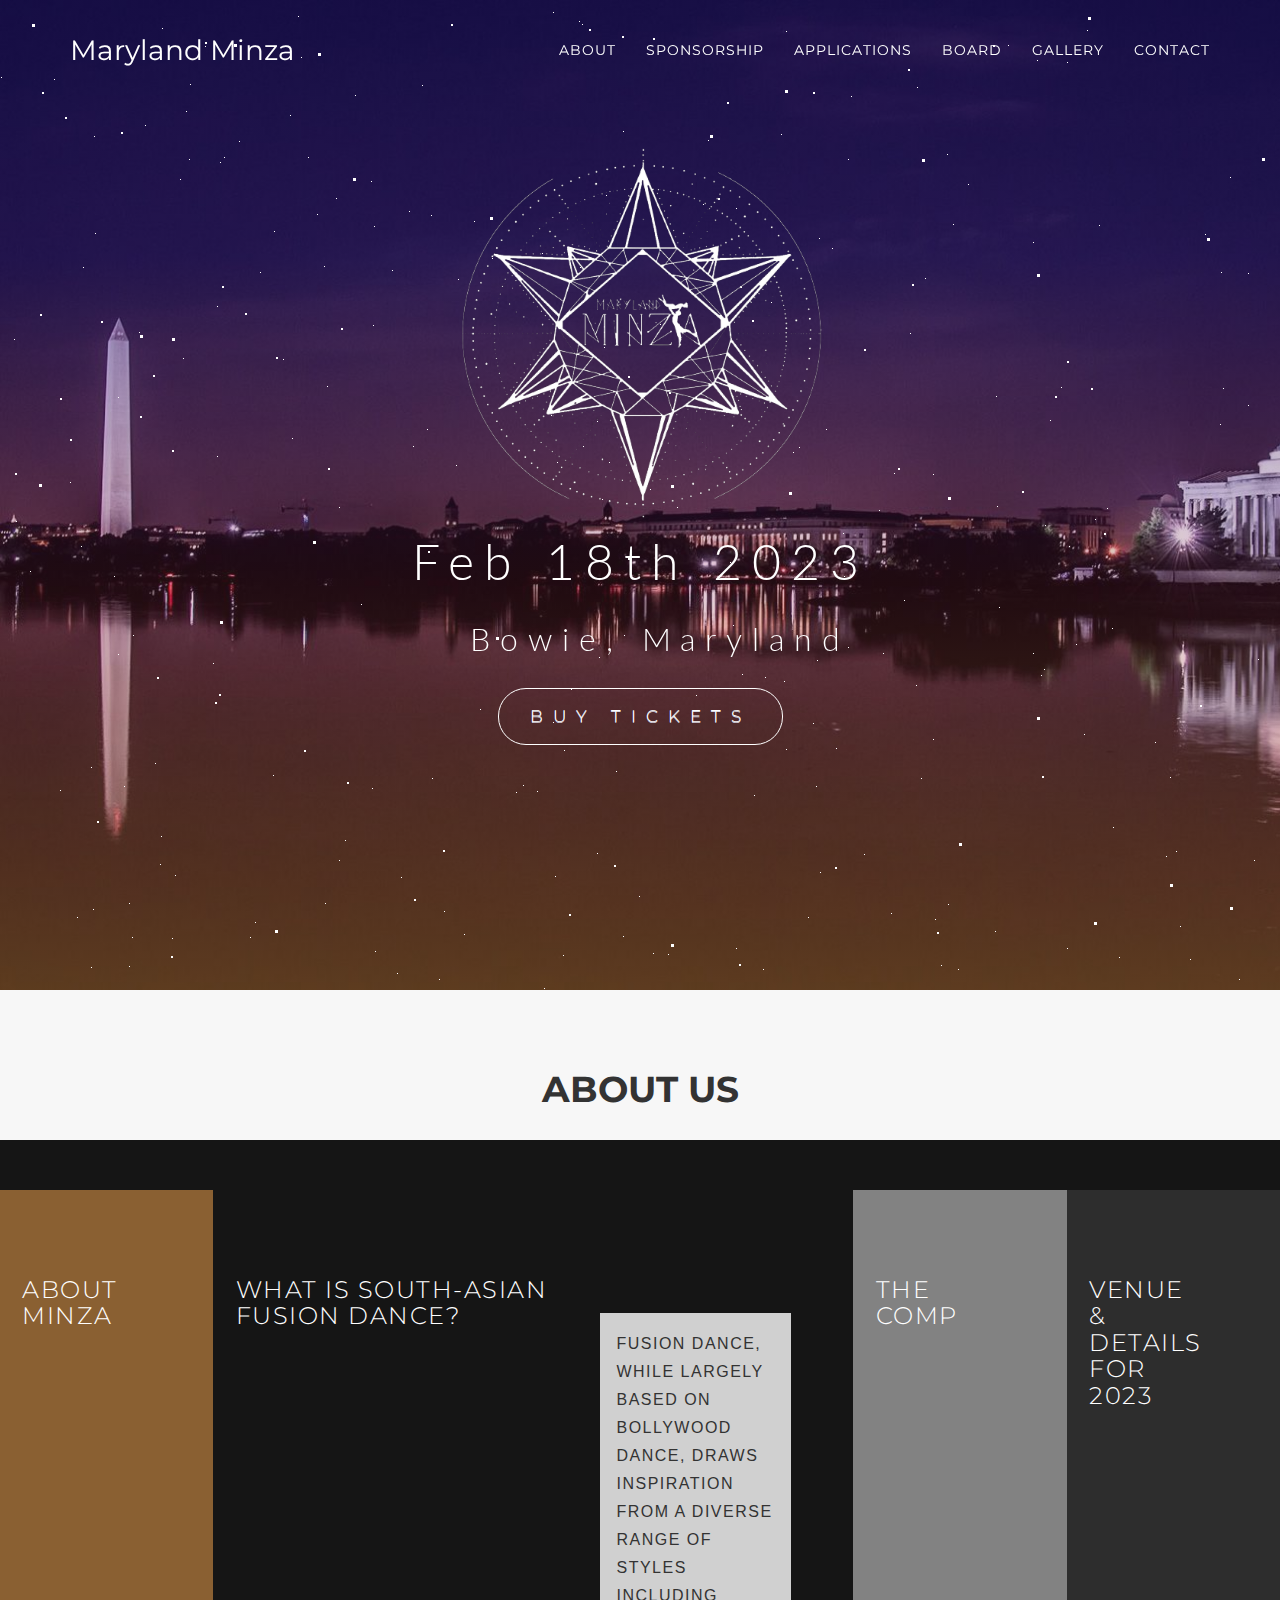
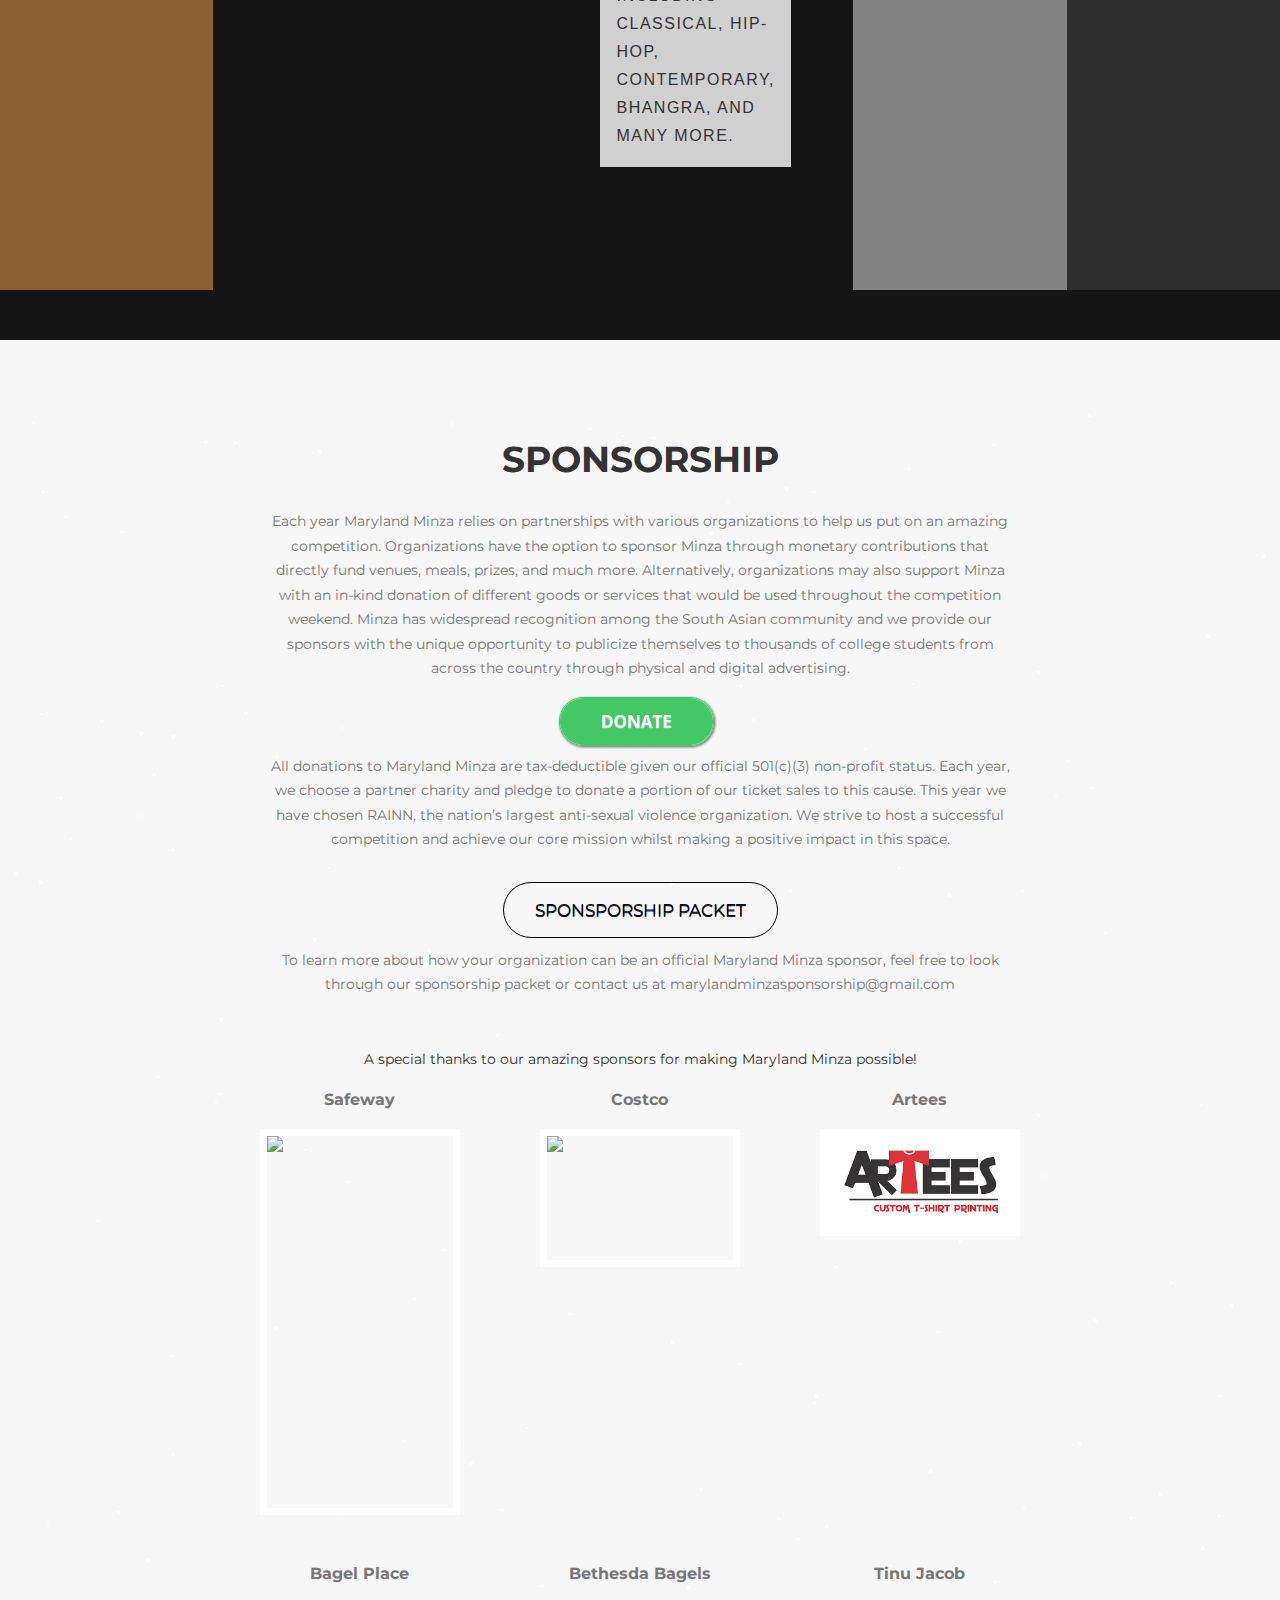
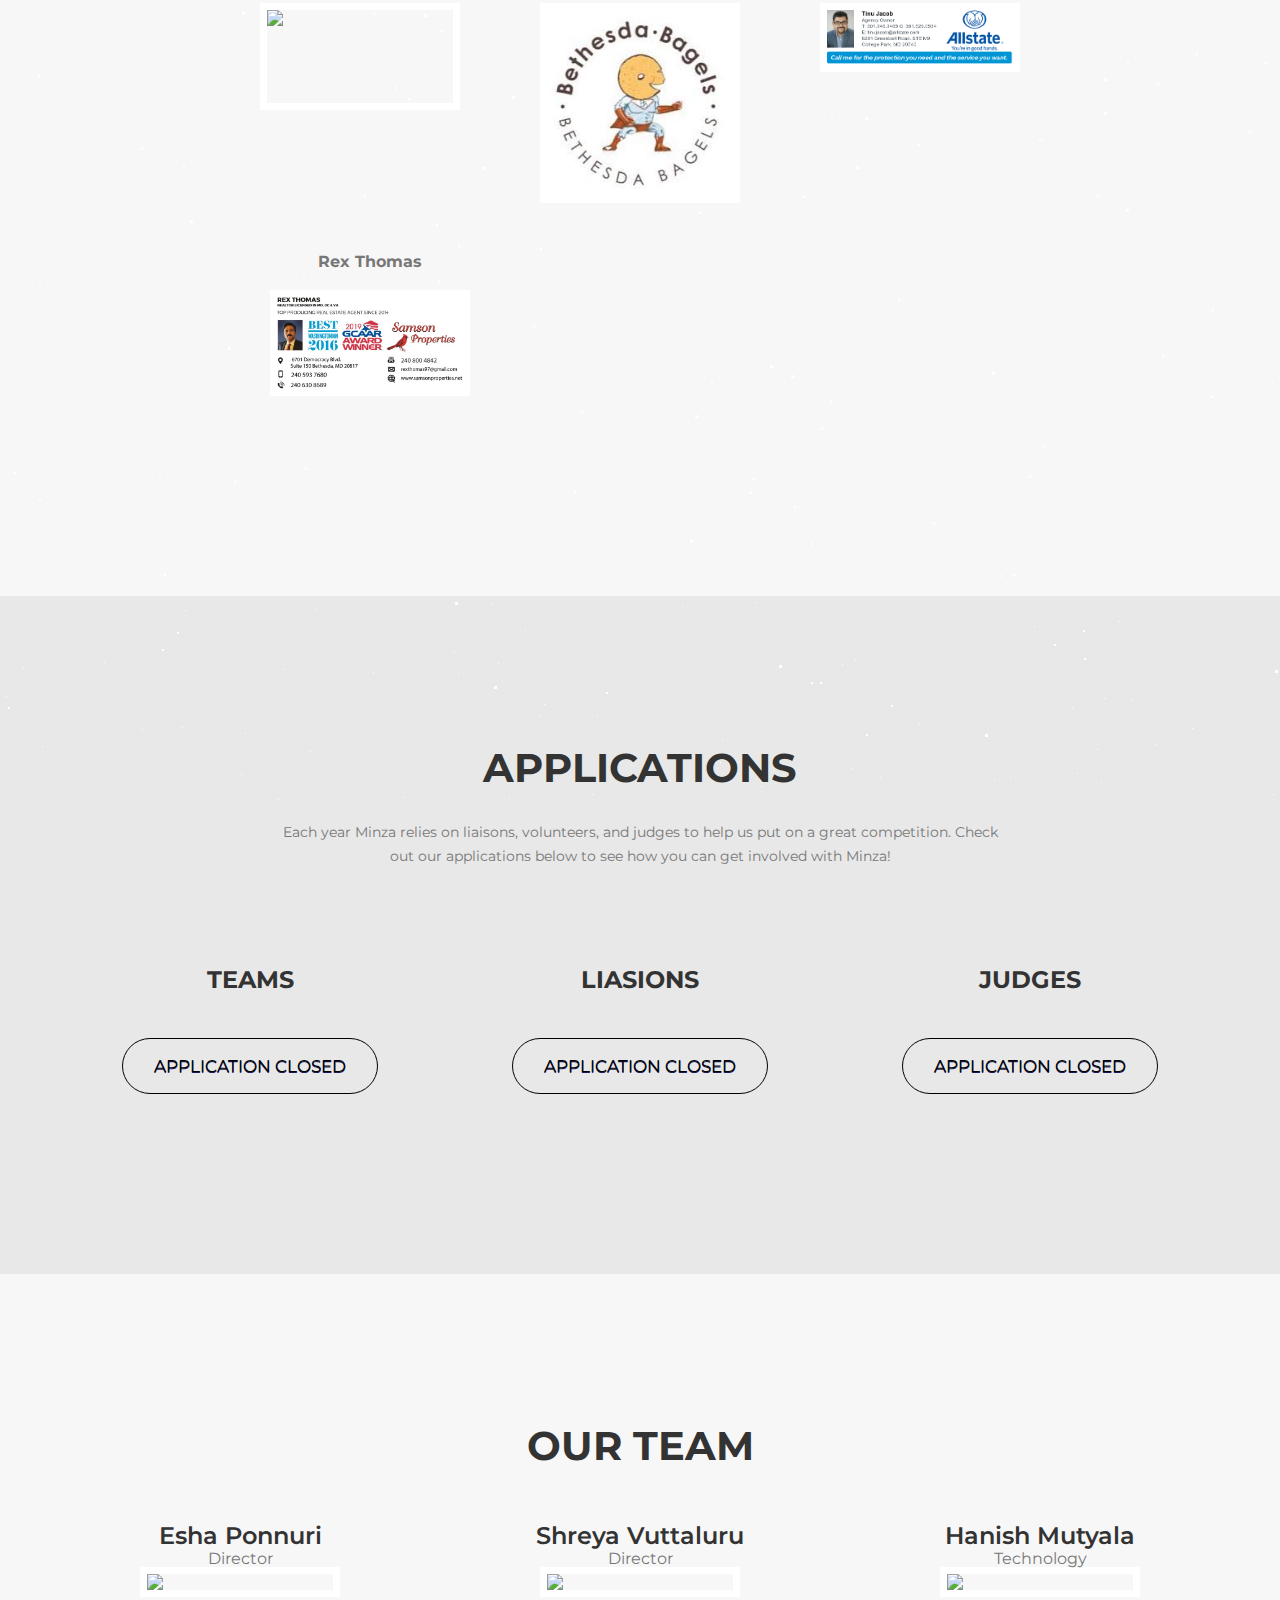
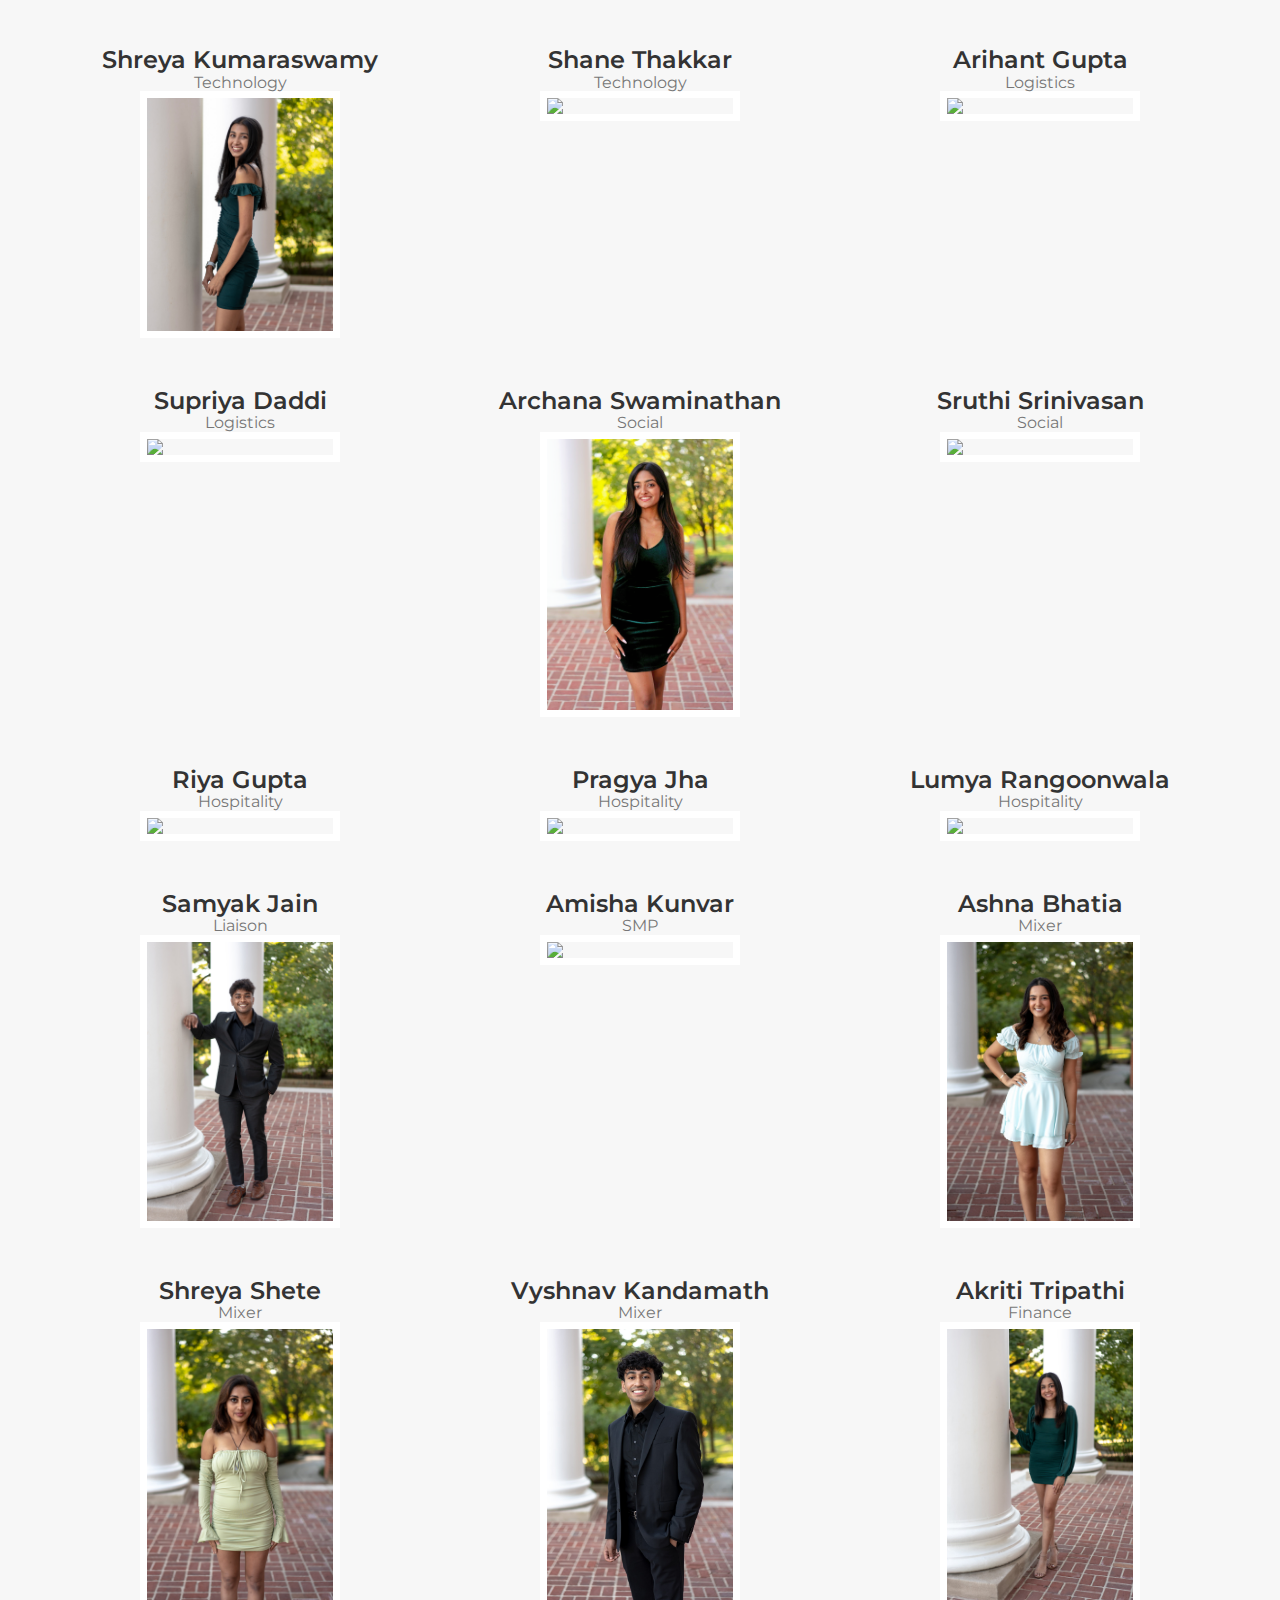
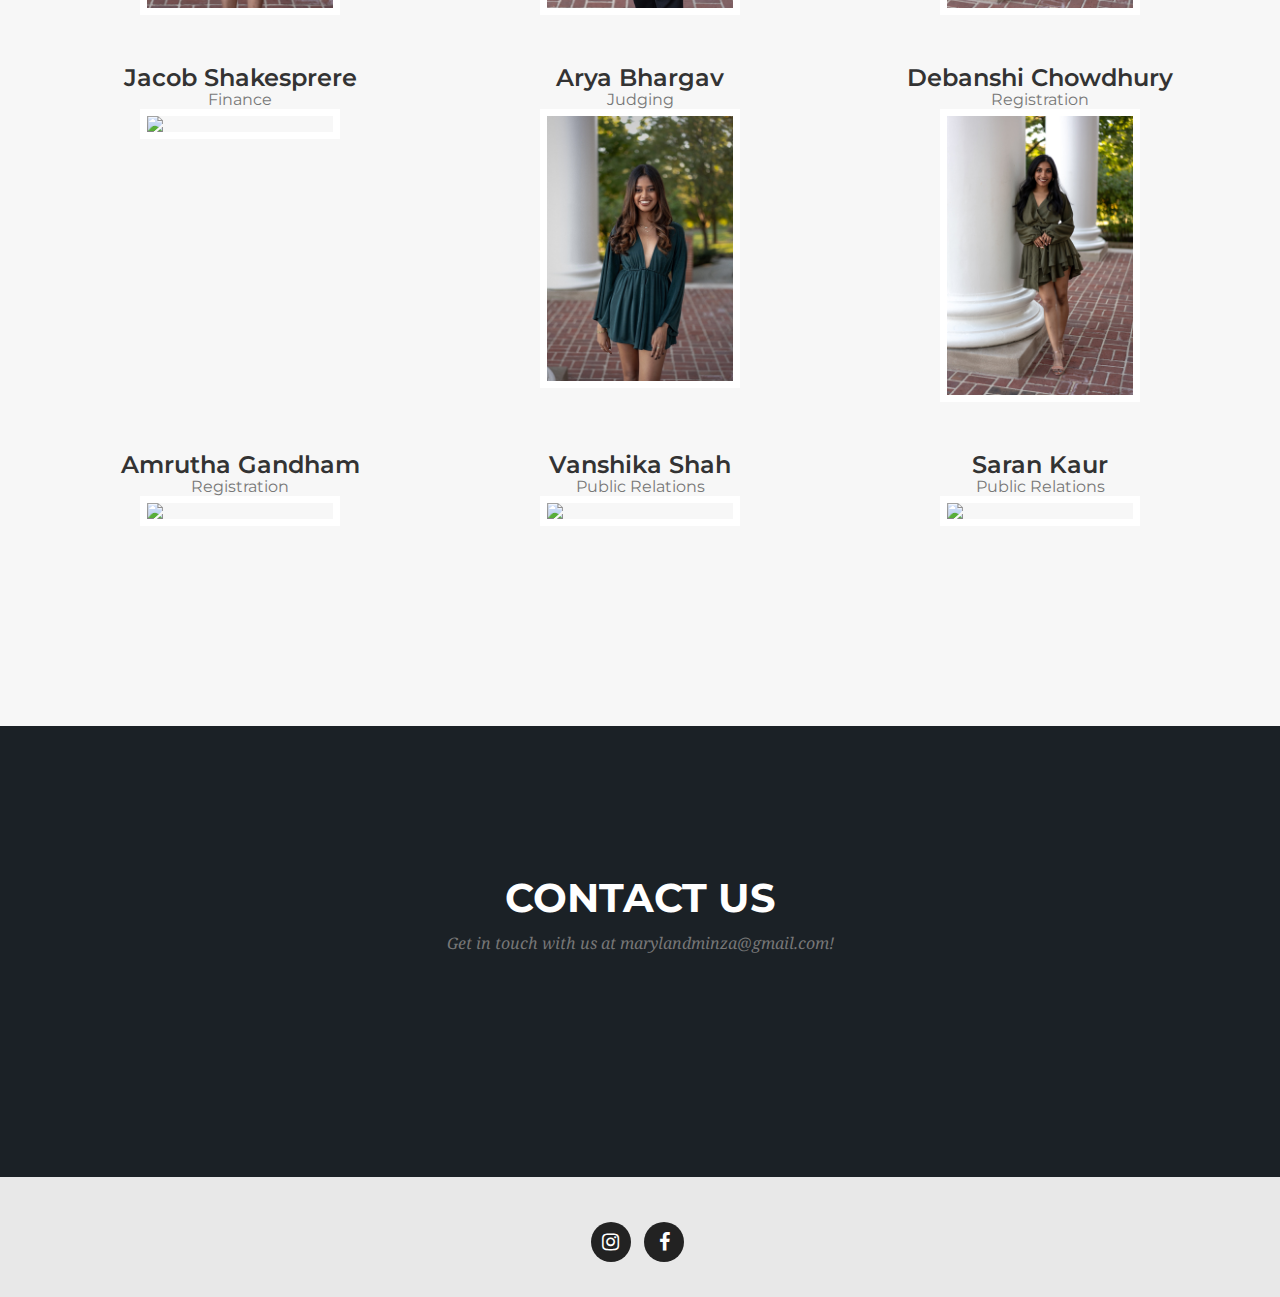
==== commit 0faba717: "Testing About" ====
--- a/index.html
+++ b/index.html
@@ -1,801 +1,673 @@
 <!DOCTYPE html>
 <html lang="en-us">
-   <head>
-      <meta charset="utf-8">
-      <meta http-equiv="X-UA-Compatible" content="IE=edge">
-      <meta name="viewport" content="width=device-width, initial-scale=1">
-      <meta name="description" content="Maryland Minza is UMD's fusion competition!">
-      <meta name="author" content="Maryland Minza">
-      <title>Maryland Minza</title>
-      <!-- Stylesheets -->
-      <!-- Some comment -->
-      <link rel="stylesheet" href="https://maxcdn.bootstrapcdn.com/bootstrap/3.3.7/css/bootstrap.min.css" integrity="sha384-BVYiiSIFeK1dGmJRAkycuHAHRg32OmUcww7on3RYdg4Va+PmSTsz/K68vbdEjh4u" crossorigin="anonymous">
-      <link href="about2.css" rel="stylesheet">
-      <link href='http://fonts.googleapis.com/css?family=Lato:300,400,700' rel='stylesheet' type='text/css'>
-      <link rel="stylesheet" type="text/css" href="https://cdnjs.cloudflare.com/ajax/libs/semantic-ui/2.2.10/components/menu.min.css">
-      <link rel="stylesheet" type="text/css" href="https://cdnjs.cloudflare.com/ajax/libs/semantic-ui/2.2.10/components/modal.min.css">
-      <link rel="stylesheet" type="text/css" href="https://cdnjs.cloudflare.com/ajax/libs/semantic-ui/2.2.10/components/button.min.css">
-      <link rel="stylesheet" type="text/css" href="https://cdnjs.cloudflare.com/ajax/libs/semantic-ui/2.2.10/components/icon.min.css">
-      <!-- <link href="http://www.vr.umd.edu/css/jquery.form-validator-v2.3.44/theme-default.min.css" rel="stylesheet"> -->
-      <!-- Custom Fonts -->
-      <link href="https://maxcdn.bootstrapcdn.com/font-awesome/4.7.0/css/font-awesome.min.css" rel="stylesheet" type="text/css">
-      <link href="https://fonts.googleapis.com/css?family=Montserrat:400,700" rel="stylesheet" type="text/css">
-      <link href="https://fonts.googleapis.com/css?family=Kaushan+Script" rel="stylesheet" type="text/css">
-      <link href="https://fonts.googleapis.com/css?family=Spectral:700" rel="stylesheet" type="text/css">
-      <link href="https://fonts.googleapis.com/css?family=Karla:200" rel="stylesheet" type="text/css">
-      <link href="https://fonts.googleapis.com/css?family=Droid+Serif:400,700,400italic,700italic" rel="stylesheet" type="text/css">
-      <link href="https://fonts.googleapis.com/css?family=Roboto+Slab:400,100,300,700" rel="stylesheet" type="text/css">
-      <script src="http://ajax.googleapis.com/ajax/libs/jquery/1.10.2/jquery.min.js"></script>
-      <link rel="shortcut icon" type="image/x-icon" href="watermark.png">
-      <link rel="icon" type="image/x-icon" href="watermark.png">
-      <link rel="stylesheet" type="text/css" href="about.css">
-      <link rel="stylesheet" href="flipclock.css">
-      <script src="http://ajax.googleapis.com/ajax/libs/jquery/1.10.2/jquery.min.js"></script>
-      <script src="flipclock.js"></script>
-      <!-- HTML5 Shim and Respond.js IE8 support of HTML5 elements and media queries -->
-      <!-- WARNING: Respond.js doesn't work if you view the page via file:// -->
-      <!--[if lt IE 9]>
+
+<head>
+    <meta charset="utf-8">
+    <meta http-equiv="X-UA-Compatible" content="IE=edge">
+    <meta name="viewport" content="width=device-width, initial-scale=1">
+    <meta name="description" content="Maryland Minza is UMD's fusion competition!">
+    <meta name="author" content="Maryland Minza">
+    <title>Maryland Minza</title>
+    <!-- Stylesheets -->
+    <link rel="stylesheet" href="https://maxcdn.bootstrapcdn.com/bootstrap/3.3.7/css/bootstrap.min.css" integrity="sha384-BVYiiSIFeK1dGmJRAkycuHAHRg32OmUcww7on3RYdg4Va+PmSTsz/K68vbdEjh4u" crossorigin="anonymous">
+    <link href="other.css" rel="stylesheet">
+    <link href='http://fonts.googleapis.com/css?family=Lato:300,400,700' rel='stylesheet' type='text/css'>
+    <link rel="stylesheet" type="text/css" href="https://cdnjs.cloudflare.com/ajax/libs/semantic-ui/2.2.10/components/menu.min.css">
+    <link rel="stylesheet" type="text/css" href="https://cdnjs.cloudflare.com/ajax/libs/semantic-ui/2.2.10/components/modal.min.css">
+    <link rel="stylesheet" type="text/css" href="https://cdnjs.cloudflare.com/ajax/libs/semantic-ui/2.2.10/components/button.min.css">
+    <link rel="stylesheet" type="text/css" href="https://cdnjs.cloudflare.com/ajax/libs/semantic-ui/2.2.10/components/icon.min.css">
+    <!-- <link href="http://www.vr.umd.edu/css/jquery.form-validator-v2.3.44/theme-default.min.css" rel="stylesheet"> -->
+    <!-- Custom Fonts -->
+    <link href="https://maxcdn.bootstrapcdn.com/font-awesome/4.7.0/css/font-awesome.min.css" rel="stylesheet" type="text/css">
+    <link href="https://fonts.googleapis.com/css?family=Montserrat:400,700" rel="stylesheet" type="text/css">
+    <link href="https://fonts.googleapis.com/css?family=Kaushan+Script" rel="stylesheet" type="text/css">
+    <link href="https://fonts.googleapis.com/css?family=Droid+Serif:400,700,400italic,700italic" rel="stylesheet" type="text/css">
+    <link href="https://fonts.googleapis.com/css?family=Roboto+Slab:400,100,300,700" rel="stylesheet" type="text/css">
+    <script src="http://ajax.googleapis.com/ajax/libs/jquery/1.10.2/jquery.min.js"></script>
+    <link rel="shortcut icon" type="image/x-icon" href="watermark.png">
+    <link rel="icon" type="image/x-icon" href="watermark.png">
+    <link rel="stylesheet" type="text/css" href="main copy.css">
+    <link rel="stylesheet" type="text/css" href="about.css">
+    <link rel="stylesheet" href="flipclock.css">
+    <script src="about.js "></script>
+    <script src="http://ajax.googleapis.com/ajax/libs/jquery/1.10.2/jquery.min.js"></script>
+    <script src="flipclock.js"></script>
+    <!-- HTML5 Shim and Respond.js IE8 support of HTML5 elements and media queries -->
+    <!-- WARNING: Respond.js doesn't work if you view the page via file:// -->
+    <!--[if lt IE 9]>
       <script src="https://oss.maxcdn.com/libs/html5shiv/3.7.0/html5shiv.js"></script>
       <script src="https://oss.maxcdn.com/libs/respond.js/1.4.2/respond.min.js"></script>
       <![endif]-->
-   </head>
-   <body id="myHeader" class="index">
-      <!-- Navigation -->
-      <nav class="navbar navbar-default navbar-fixed-top">
-         <div class="container">
+</head>
+
+<body id="page-top" class="index">
+    <!-- Navigation -->
+    <nav class="navbar navbar-default navbar-fixed-top">
+        <div class="container">
             <!-- Brand and toggle get grouped for better mobile display -->
             <div class="navbar-header page-scroll">
-               <button type="button" class="navbar-toggle" data-toggle="collapse" data-target="#bs-example-navbar-collapse-1">
-               <span class="sr-only">Toggle navigation</span>
-               <span class="icon-bar"></span>
-               <span class="icon-bar"></span>
-               <span class="icon-bar"></span>
-               </button>
-               <a class="navbar-brand page-scroll" href="#page-top">
-                  <div style="font-family: 'Spectral', serif;">Maryland Minza</div>
-               </a>
+                <button type="button" class="navbar-toggle" data-toggle="collapse" data-target="#bs-example-navbar-collapse-1">
+                    <span class="sr-only">Toggle navigation</span>
+                    <span class="icon-bar"></span>
+                    <span class="icon-bar"></span>
+                    <span class="icon-bar"></span>
+                </button>
+                <a class="navbar-brand page-scroll" href="#page-top">
+                         Maryland Minza
+                    </a>
             </div>
             <!-- Collect the nav links, forms, and other content for toggling -->
-            <div class="collapse navbar-collapse" id="myHeader">
-               <ul class="nav navbar-nav navbar-right">
-                  <li class="hidden">
-                     <a href="#page-top"></a>
-                  </li>
-                  <li>
-                     <a class="page-scroll" href="index.html">Home</a>
-                  </li>
-                  <li>
-                     <a class="page-scroll" href="about.html">About</a>
-                  </li>
-                  <li>
-                     <a class="page-scroll" href="sponsorship.html">Sponsorship</a>
-                  </li>
-                  <li>
-                     <a class="page-scroll" href="applications.html">Applications</a>
-                  </li>
-                  <li>
-                     <a class="page-scroll" href="gallery.html">Gallery</a>
-                  </li>
-               </ul>
+            <div class="collapse navbar-collapse" id="bs-example-navbar-collapse-1">
+                <ul class="nav navbar-nav navbar-right">
+                    <li class="hidden">
+                        <a href="#page-top"></a>
+                    </li>
+                    <li>
+                        <a class="page-scroll" href="#about">About</a>
+                    </li>
+                    <li>
+                        <a class="page-scroll" href="#sponsors">Sponsorship</a>
+                    </li>
+                    <li>
+                        <a class="page-scroll" href="#applications">Applications</a>
+                    </li>
+                    <li>
+                        <a class="page-scroll" href="#board">Board</a>
+                    </li>
+                    <li>
+                        <a class="btn btn-main" href="gallery.html">Gallery</a>
+                    </li>
+                    <li>
+                        <a class="page-scroll" href="#contact">Contact</a>
+                    </li>
+                </ul>
             </div>
             <!-- /.navbar-collapse -->
-         </div>
-         <!-- /.container-fluid -->
-      </nav>
-      <!-- Hero -->
-      <div id="page-top" class="hero page-scroll">
-         <!-- <div class="menu-container">
+        </div>
+        <!-- /.container-fluid -->
+    </nav>
+    <!-- Hero -->
+    <div id="page-top" class="heron">
+        <!-- <div class="menu-container">
+        
             </div> -->
-         <!-- Collect the nav links, forms, and other content for toggling -->
-         <!-- Testing another comment -->
-         <!-- This is a test comment in my branch -->
-         <div class="message"></div>
-      </div>
-      <!-- lab -->
-      <section id="about" class="bg-light-gray">
-         <div id="stars"></div>
-         <section class="container-fluid">
-            <!-- ACCORDION ROW -->
+        <!-- Collect the nav links, forms, and other content for toggling -->
+        <div id='stars'></div>
+        <div id='stars2'></div>
+        <div id='stars3'></div>
+        <div class="message"></div>
+        <div id="title">
+            <p id="demo" style="font-size:38px; text-shadow: 5px 5px #000000;"></p>
+            <div id="sharvilissosmart">
+                <img id="logo" src="logo.jpg-removebg-preview.png"/>
+                <!-- <span>Maryland</span>
+                    <span>Minza</span> -->
+            </div>
+            <span>Feb 18th 2023</span> 
+            <br>
+            <span class="date">Bowie, Maryland</span>
+
+            <div class="col-lg-12 text-center ">
+                <a href="https://bowiecenter.org/event/maryland-minza/" target="_blank" class="ticketButton" style="font-family: Montserrat">BUY TICKETS</a>
+            </div>
+             
+            <!-- <a data-toggle="projectsModal2" id="playButton" class="circular ui inverted icon button">
+                    <i class="icon play"></i>
+                </a> -->
+        </div>
+    </div>
+
+    <section id="about" class="bg-light-gray" class="container-fluid" style="padding-top: 0px;padding-bottom: 0px;">
+        <div class="row">
+            <div class="col-lg-12 text-center">
+                <br />
+                <br />
+                <br />
+                <br />
+                <h1 class="section-heading" style="font-family: Montserrat; margin-bottom: 30px !important;">ABOUT US</h1>
+            </div>
+        </div>
+    </section>
+        <section class="container-fluid" style="padding-top: 50px;padding-bottom: 50px;">
+           <!-- ACCORDION ROW -->
+           <div class="row">
+              <ul class="accordion-group" id="accordion">
+                 <li style="background-image: url('https://i.ytimg.com/vi/cd2QPolRrJI/maxresdefault.jpg');">
+                    <div class="accordion-overlay"></div>
+                    <h3>About Minza</h3>
+                    <section class="hidden-xs">
+                       <article>
+                          <p>MARYLAND MINZA IS A NON-PROFIT NATIONAL INTERCOLLEGIATE DANCE COMPETITION FOUNDED IN 2016 AT THE UNIVERSITY OF MARYLAND, COLLEGE PARK. MINZA SEEKS TO FOSTER CULTURAL AWARENESS BY PROVIDING AN INTEGRATED PLATFORM FOR DANCERS FROM ACROSS THE NATION TO PROMOTE, SHARE, AND ADVANCE SOUTH-ASIAN FUSION DANCE.</p>
+                       </article>
+                    </section>
+                 </li>
+                 <li class="out" style="background-image: url('https://images.squarespace-cdn.com/content/v1/5aa704b7697a9893c199236a/1524323684800-U04DVU122VGW91FITI7R/ke17ZwdGBToddI8pDm48kB10Nqzeg0Il5v10Z8PxTBBZw-zPPgdn4jUwVcJE1ZvWQUxwkmyExglNqGp0IvTJZUJFbgE-7XRK3dMEBRBhUpx31MOkfV5i3KBb2jFkJe0vSh-6YDOuvIKvrVD0yZ9Fb8AL9q3K2ZxE7F3bsxB6mmQ/JLK1.jpg');">
+                    <div class="accordion-overlay"></div>
+                    <h3>What is South-Asian Fusion Dance?</h3>
+                    <section class="hidden-xs">
+                       <article>
+                          <p>FUSION DANCE, WHILE LARGELY BASED ON BOLLYWOOD DANCE, DRAWS INSPIRATION FROM A DIVERSE RANGE OF STYLES INCLUDING CLASSICAL, HIP-HOP, CONTEMPORARY, BHANGRA, AND MANY MORE.
+                          </p>
+                       </article>
+                    </section>
+                 </li>
+                 <li style="background-image: url('https://thedailytexan.com/wp-content/uploads/2015/04/SAAYA-900x601.jpg');">
+                    <div class="accordion-overlay"></div>
+                    <h3>The Comp</h3>
+                    <section class="hidden-xs">
+                       <article>
+                        <p>MINZA IS EXCITED TO BE A LEGENDS PARTNER COMPETITION, PROVIDING TEAMS THE OPPORTUNITY TO TRAVEL ACROSS THE NATION TO COMPETE IN THE NATIONAL CHAMPIONSHIP. WHILE HIGHLIGHTING THE BEAUTY OF PERFORMANCE, WE LOOK TO ULTIMATELY BRIDGE THE POWER BETWEEN COMMUNITY AND DANCE TO HELP THOSE IN NEED</p>
+                    </article>
+                    </section>
+                 </li>
+                 <li style="background-image: url('https://i.ytimg.com/vi/4TeNzfc6icU/maxresdefault.jpg');">
+                    <div class="accordion-overlay"></div>
+                    <h3>Venue & Details For 2023</h3>
+                    <section class="hidden-xs">
+                       <article>
+                        <p>Bowie Center for the Performing Arts - February 18, 2023 at 6:00 PM</p>
+                    </article>
+                    </section>
+                 </li>
+              </ul>
+              <!-- <span class="fa-stack fa-4x">
+                 <i class="fa fa-circle fa-stack-2x text-primary"></i>
+                 </span> -->
+              <!--  Maryland Minza is run by students at the University of Maryland, College Park.
+                 The competition will be held at the <a href="#">Lisner Auditorium in Washington DC</a>. We look forward to seeing you there! Please don't hesitate to contact us if you have any questions!</p> 
+                 </div>
+                 </div>
+                 
+                 <!--                    <div class="col-md-8 col-md-offset-2">
+                 <h3 class="section-subheading text-muted" id="lab_row">Maryland Minza is a national intercollegiate dance competition created to foster cultural awareness and passion for dancing. Minza was co-founded in 2016 at the University of Maryland by Meghana Annadata, Sonia Arya, and Neha Gupta. The word Minza means “star” in Urdu and was chosen to illuminate the essence of performing. <br> <br>
+                 
+                 South-Asian fusion dance is composed of various styles of dance from different areas internationally. Teams have the freedom to choose which styles they would like to include in their routine, as well as how they would like to represent a chosen theme, generally characterized by a story told through dance.</h3>
+                 </div> -->
+           </div>
+           <!--             <div class="row text-center">
+              <div class="col-md-6">
+              <h4 class="service-heading"><a href="https://www.google.com/maps/place/The+Clarice+Smith+Performing+Arts+Center/@38.9905244,-76.9525658,17z/data=!3m1!4b1!4m5!3m4!1s0x89b7c69aff2b387f:0xb0a1974e44929f0a!8m2!3d38.9905244!4d-76.9503771">Location</a></h4>
+              <p class="text-muted">Maryland Minza will be held
+              <br>at the University of Maryland, College Park.
+              <br> Here are the <a href="https://www.google.com/maps/dir//University+of+Maryland,+College+Park,+MD">directions on Google Maps.</a></p>
+              </div>
+              <div class="col-md-6">
+              <h4 class="service-heading"><a href="">Tickets</a></h4>
+              <p class="text-muted">Regular: $20.00
+              <br> Student: $13.00
+              <br>
+              </p>
+              </div>
+              </div> -->
+        </section>
+    <!-- projects Grid Section -->
+    <section id="projects" class="bg-light-gray-trans hidden">
+        <div class="container">
             <div class="row">
-               <ul class="accordion-group" id="accordion">
-                  <li style="background-image: url('https://i.ytimg.com/vi/cd2QPolRrJI/maxresdefault.jpg');">
-                     <div class="accordion-overlay"></div>
-                     <h3>About Minza</h3>
-                     <section class="hidden-xs">
-                        <article>
-                           <p>MARYLAND MINZA IS A NON-PROFIT NATIONAL INTERCOLLEGIATE DANCE COMPETITION FOUNDED IN 2016 AT THE UNIVERSITY OF MARYLAND, COLLEGE PARK. MINZA SEEKS TO FOSTER CULTURAL AWARENESS BY PROVIDING AN INTEGRATED PLATFORM FOR DANCERS FROM ACROSS THE NATION TO PROMOTE, SHARE, AND ADVANCE SOUTH-ASIAN FUSION DANCE.</p>
-                        </article>
-                     </section>
-                  </li>
-                  <li class="out" style="background-image: url('https://images.squarespace-cdn.com/content/v1/5aa704b7697a9893c199236a/1524323684800-U04DVU122VGW91FITI7R/ke17ZwdGBToddI8pDm48kB10Nqzeg0Il5v10Z8PxTBBZw-zPPgdn4jUwVcJE1ZvWQUxwkmyExglNqGp0IvTJZUJFbgE-7XRK3dMEBRBhUpx31MOkfV5i3KBb2jFkJe0vSh-6YDOuvIKvrVD0yZ9Fb8AL9q3K2ZxE7F3bsxB6mmQ/JLK1.jpg');">
-                     <div class="accordion-overlay"></div>
-                     <h3>What is South-Asian Fushion Dance?</h3>
-                     <section class="hidden-xs">
-                        <article>
-                           <p>FUSION DANCE, WHILE LARGELY BASED ON BOLLYWOOD DANCE, DRAWS INSPIRATION FROM A DIVERSE RANGE OF STYLES INCLUDING CLASSICAL, HIP-HOP, CONTEMPORARY, BHANGRA, AND MANY MORE.
-                           </p>
-                        </article>
-                     </section>
-                  </li>
-                  <li style="background-image: url('https://thedailytexan.com/wp-content/uploads/2015/04/SAAYA-900x601.jpg');">
-                     <div class="accordion-overlay"></div>
-                     <h3>The Comp</h3>
-                     <section class="hidden-xs">
-                        <article>
-                           <p> MINZA HAS PREVIOUSLY PARTNERED WITH LEGENDS AND BOLLYWOOD AMERICA, PROVIDING TEAMS THE OPPORTUNITY TO TRAVEL ACROSS THE NATION TO COMPETE IN THE NATIONAL CHAMPIONSHIPS. WHILE HIGHLIGHTING THE BEAUTY OF PERFORMANCE, WE LOOK TO ULTIMATELY BRIDGE THE POWER BETWEEN COMMUNITY AND DANCE TO HELP THOSE IN NEED.</p>
-                        </article>
-                     </section>
-                  </li>
-                  <li style="background-image: url('https://i.ytimg.com/vi/4TeNzfc6icU/maxresdefault.jpg');">
-                     <div class="accordion-overlay"></div>
-                     <h3>Venue & Details For 2022</h3>
-                     <section class="hidden-xs">
-                        <article>
-                           <p>To be decided.</p>
-                        </article>
-                     </section>
-                  </li>
-               </ul>
-               <!-- <span class="fa-stack fa-4x">
-                  <i class="fa fa-circle fa-stack-2x text-primary"></i>
+                <div class="col-lg-12 text-center">
+                    <h2 class="section-heading">Judges</h2>
+                    <h3 class="section-subheading text-muted">TBA</h3>
+                </div>
+            </div>
+            <div class="row text-center">
+                <div class="col-md-2 col-md-offset-1">
+                    <img src="assets/judges/Haritha.jpg " class="img-responsive" alt="">
+                    <h4>Haritha <br> Reddy</h4>
+                </div>
+                <div class="col-md-2">
+                    <img src="assets/judges/keertana.jpg" class="img-responsive" alt="">
+                    <h4>Keertana <br> Alur</h4>
+                </div>
+                <div class="col-md-2 ">
+                    <img src="assets/judges/dhruv.jpg" class="img-responsive" alt="">
+                    <h4>Dhruv <br> Naik</h4>
+                </div>
+                <div class="col-md-2">
+                    <img src="assets/judges/keerthana.png" " class="img-responsive " alt=" ">
+                        <h4>Keerthana <br> Pakanati</h4>
+                    </div>
+                    <div class="col-md-2 ">
+                        <img src="assets/judges/smirthi.JPG " class="img-responsive " alt=" ">
+                        <h4>Smirthi <br> Selvaraj</h4>
+                    </div>
+                </div>
+            </div>
+        </section>
+        <!-- Sponsors -->
+        <section id="sponsors" class="bg-light-gray" style="padding-top: 100px;">
+            <div class="container">
+              <div class="row ">
+                <div class="col-lg-12 text-center ">
+                  <h1 class="section-heading" style="font-family: Montserrat; margin-bottom: 30px !important;">SPONSORSHIP</h1>
+                  <p class="section-subheading text-muted " style= "margin-left: 200px; margin-right: 200px;font-family: Montserrat"> Each year Maryland Minza relies on partnerships with various organizations to help us put on an amazing competition. Organizations have the option to sponsor Minza through monetary contributions that directly fund venues, meals, prizes, and much more. Alternatively, organizations may also support Minza with an in-kind donation of different goods or services that would be used throughout the competition weekend. Minza has widespread recognition among the South Asian community and we provide our sponsors with the unique opportunity to publicize themselves to thousands of college students from across the country through physical and digital advertising. <br>
+                </div>
+                <div class="col-lg-12 text-center ">
+                  <form action="https://www.paypal.com/cgi-bin/webscr" method="post" target="_blank">
+                    <input type="hidden" name="cmd" value="_donations" />
+                    <input type="hidden" name="business" value="25R93DBTMQHZ8" />
+                    <input type="hidden" name="currency_code" value="USD" />
+                    <input type="image" src="assets/Donate.png" border="0" name="submit" title="PayPal - The safer, easier way to pay online!" alt="Donate with PayPal button" style="padding-top: 15px"/>
+                    <img alt="" border="0" src="https://www.paypal.com/en_US/i/scr/pixel.gif" width="1" height="1"/>
+                  </form>
+                  <p class="section-subheading text-muted " style= "margin-left: 200px; margin-right: 200px;margin-bottom: 30px;font-family: Montserrat"> All donations to Maryland Minza are tax-deductible given our  official 501(c)(3) non-profit status. Each year, we choose a partner charity and pledge to donate a portion of our ticket sales to this cause. This year we have chosen RAINN, the nation’s largest anti-sexual violence organization. We strive to host a successful competition and achieve our core mission whilst making a positive impact in this space.  <br>
+                </div>
+                <div class="col-lg-12 text-center ">
+                  <a href="assets/20-21 Minza Sponsorship Packet (Update).docx.pdf" target="_blank" class="myButton" style="font-family: Montserrat">SPONSPORSHIP PACKET</a>
+        
+                  <p class="section-subheading text-muted " style= "margin-left: 200px; margin-right: 200px; margin-top: 10px;font-family: Montserrat"> To learn more about how your organization can be an official Maryland Minza sponsor, feel free to look through our sponsorship packet or contact us at marylandminzasponsorship@gmail.com <br>
+                </div>
+              </div>
+            </div>
+          
+            <div style="border-radius: 25px;margin-left: 250px;margin-right: 250px;">
+              <div class="row ">
+                <div class="col-lg-12 text-center " style="margin-top: 50px">
+                  <p class="pastsponsors-subheading" style="font-family: Montserrat">A special thanks to our amazing sponsors for making Maryland Minza possible!</p>
+                  <br>
+                </div>
+                <div class="row flexbox" >
+                  <div class="col-sm-4 col ">
+                    <div class="team-member ">
+                      <h4><b>Safeway</b></h4>
+                      <br>
+                      <a href='https://www.safeway.com/' target="_blank">
+                        <img src="assets/images/safeway.jpeg " width="100px" height="200px" class="img-responsive " alt=" ">
+                      </a>
+                    </div>
+                  </div>
+                  <div class="col-sm-4 col ">
+                    <div class="team-member ">
+                      <h4><b>Costco</b></h4>
+                      <br>
+                      <a href='https://www.costco.com/' target="_blank">
+                        <img src="assets/images/costco.png " width="300px" height="200px" class="img-responsive " alt=" ">
+                      </a>
+                    </div>
+                  </div>
+                  <div class="col-sm-4 col ">
+                    <div class="team-member ">
+                      <h4><b>Artees</b></h4>
+                      <br>
+                      <a href='https://arteescustomtshirts.business.site/?fbclid=IwAR2bTEVMFgV2i-bzqZuXAWaPHhQTDxaJrGocGNpiL_aKlwsiNrT2R8CUH9Y' target="_blank">
+                        <img src="assets/images/artees.png " width="200px" height="100px" class="img-responsive " alt=" ">
+                      </a>
+                    </div>
+                  </div>
+                </div>
+                <div class="row flexbox">
+                  <div class="col-sm-4 col ">
+                    <div class="team-member ">
+                      <h4><b>Bagel Place</b></h4>
+                      <br>
+                      <a href='http://www.bagelplacecollegepark.com/' target="_blank">
+                        <img src="assets/images/bagel_place.png " width="200px" height="100px" class="img-responsive " alt=" ">
+                      </a>
+                    </div>
+                  </div>
+                  <div class="col-sm-4 col ">
+                    <div class="team-member ">
+                      <h4><b>Bethesda Bagels</b></h4>
+                      <br>
+                      <a href='https://www.bethesdabagels.com/' target="_blank">
+                        <img src="assets/images/bethesda.jpeg " width="125px" height="200px" class="img-responsive " alt=" ">
+                      </a>
+                    </div>
+                  </div>
+                  <div class="col-sm-4 col ">
+                    <div class="team-member ">
+                      <h4><b>Tinu Jacob</b></h4>
+                      <br>
+                      <a href='http://www.patelbros.com/' target="_blank">
+                        <img src="assets/images/tinu.gif " width="300px" height="300px" class="img-responsive " alt=" ">
+                      </a>
+                    </div>
+                  </div>
+                </div>
+                <div class="col-sm-4 col ">
+                  <div class="team-member ">
+                    <h4><b>Rex Thomas</b></h4>
+                    <br>
+                    <a href=''target="_blank">
+                      <img src="assets/images/rex.jpeg " width="300px" height="300px"class="img-responsive " alt=" ">
+                    </a>
+                  </div>
+                </div>
+              </div>
+            </div>
+          </section>
+        </div>
+
+        <!--Application-->
+        <section id="applications" class="bg-light-gray-trans">
+            <div class="container ">
+                <div class="row ">
+                    <div class="col-lg-12 text-center ">
+                        <h2 class="section-heading" style="font-family: Montserrat; margin-bottom: 30px !important;">APPLICATIONS</h2>
+                  <p class="section-subheading text-muted " style= "margin-left: 200px; margin-right: 200px;font-family: Montserrat"> Each year Minza relies on liaisons, volunteers, and judges to help us put on a great competition. Check out our applications below to see how you can get involved with Minza!<br>
+                    <br />
+                <br />
+                <br />
+                <br />
+                    <div class="row text-center">
+                        <div class="col-md-4">
+                            <!-- <span class="fa-stack fa-4x">
+                    <i class="fa fa-circle fa-stack-2x text-primary"></i>
                   </span> -->
-               <!--  Maryland Minza is run by students at the University of Maryland, College Park.
-                  The competition will be held at the <a href="#">Lisner Auditorium in Washington DC</a>. We look forward to seeing you there! Please don't hesitate to contact us if you have any questions!</p> 
-                  </div>
-                  </div>
-                  
-                  <!--                    <div class="col-md-8 col-md-offset-2">
-                  <h3 class="section-subheading text-muted" id="lab_row">Maryland Minza is a national intercollegiate dance competition created to foster cultural awareness and passion for dancing. Minza was co-founded in 2016 at the University of Maryland by Meghana Annadata, Sonia Arya, and Neha Gupta. The word Minza means “star” in Urdu and was chosen to illuminate the essence of performing. <br> <br>
-                  
-                  South-Asian fusion dance is composed of various styles of dance from different areas internationally. Teams have the freedom to choose which styles they would like to include in their routine, as well as how they would like to represent a chosen theme, generally characterized by a story told through dance.</h3>
-                  </div> -->
-            </div>
-            <!--             <div class="row text-center">
-               <div class="col-md-6">
-               <h4 class="service-heading"><a href="https://www.google.com/maps/place/The+Clarice+Smith+Performing+Arts+Center/@38.9905244,-76.9525658,17z/data=!3m1!4b1!4m5!3m4!1s0x89b7c69aff2b387f:0xb0a1974e44929f0a!8m2!3d38.9905244!4d-76.9503771">Location</a></h4>
-               <p class="text-muted">Maryland Minza will be held
-               <br>at the University of Maryland, College Park.
-               <br> Here are the <a href="https://www.google.com/maps/dir//University+of+Maryland,+College+Park,+MD">directions on Google Maps.</a></p>
-               </div>
-               <div class="col-md-6">
-               <h4 class="service-heading"><a href="">Tickets</a></h4>
-               <p class="text-muted">Regular: $20.00
-               <br> Student: $13.00
-               <br>
-               </p>
-               </div>
-               </div> -->
-         </section>
-         <div class="container">
-            <div class="about">
-               <a class="bg_links social portfolio" href="https://www.rafaelalucas.com/dailyui" target="_blank">
-               <span class="icon"></span>
-               </a>
-               <a class="bg_links social dribbble" href="https://dribbble.com/rafaelalucas" target="_blank">
-               <span class="icon"></span>
-               </a>
-               <a class="bg_links social linkedin" href="https://www.linkedin.com/in/rafaelalucas/" target="_blank">
-               <span class="icon"></span>
-               </a>
-               <a class="bg_links logo"></a>
-            </div>
-            <!-- end about -->
-            <div class="wrapper">
-               <section class="module-team">
-                  <br>
-                  <br>
-                  <h2 class="row text-center">MINZA's Partnership with RAINN</h2>
-                  <br>
-                  <br>
-                  <div class="row text-center">
-                     <!-- <span class="fa-stack fa-4x">
-                        <i class="fa fa-circle fa-stack-2x text-primary"></i>
-                        </span> -->
-                     <h4 style="font-family: 'Spectral', serif;     text-transform: none;
-                        ">Maryland Minza is a supporter of RAINN. RAINN (Rape, Abuse & Incest National Network) is the nation's largest anti-sexual violence organization. RAINN created and operates the National Sexual Assault Hotline in partnership with more than 1,000 local sexual assault service providers across the country and operates the DoD Safe Helpline for the Department of Defense. RAINN also carries out programs to prevent sexual violence, help survivors, and ensure that perpetrators are brought to justice. Minza pledges to donate a portion of our ticket sales to RAINN to support the important work they are doing. </h4>
-                  </div>
-                  <br>
-                  <br>
-                  <!-- Slider main container -->
-                  <div class="swiper-container">
-                     <!-- Additional required wrapper -->
-                     <div class="swiper-wrapper"></div>
-                  </div>
-                  <div class="swiper-pagination"></div>
-                  <!-- If we need navigation buttons -->
-                  <div class="navigation">
-                     <div class="swiper-button-prev"></div>
-                     <div class="swiper-button-next"></div>
-                  </div>
-            </div>
-         </div>
-         </section>
-      </section>
-      </div>
-      <!--                    <div class="col-md-8 col-md-offset-2">
-         <h3 class="section-subheading text-muted" id="lab_row">Maryland Minza is a national intercollegiate dance competition created to foster cultural awareness and passion for dancing. Minza was co-founded in 2016 at the University of Maryland by Meghana Annadata, Sonia Arya, and Neha Gupta. The word Minza means “star” in Urdu and was chosen to illuminate the essence of performing. <br> <br>
-         
-         South-Asian fusion dance is composed of various styles of dance from different areas internationally. Teams have the freedom to choose which styles they would like to include in their routine, as well as how they would like to represent a chosen theme, generally characterized by a story told through dance.</h3>
-         </div> -->
-      <!--             <div class="row text-center">
-         <div class="col-md-6">
-         <h4 class="service-heading"><a href="https://www.google.com/maps/place/The+Clarice+Smith+Performing+Arts+Center/@38.9905244,-76.9525658,17z/data=!3m1!4b1!4m5!3m4!1s0x89b7c69aff2b387f:0xb0a1974e44929f0a!8m2!3d38.9905244!4d-76.9503771">Location</a></h4>
-         <p class="text-muted">Maryland Minza will be held
-         <br>at the University of Maryland, College Park.
-         <br> Here are the <a href="https://www.google.com/maps/dir//University+of+Maryland,+College+Park,+MD">directions on Google Maps.</a></p>
-         </div>
-         <div class="col-md-6">
-         <h4 class="service-heading"><a href="">Tickets</a></h4>
-         <p class="text-muted">Regular: $20.00
-         <br> Student: $13.00
-         <br>
-         </p>
-         </div>
-         </div> -->
-      </div>
-      </div>
-      <!DOCTYPE html>
-      <html>
-         <div class="herog">
-         <head>
-            <meta name="viewport" content="width=device-width, initial-scale=1">
-            <style>
-               .accordion {
-               border-radius: 25px;
-               background-color: #eee;
-               color: #444;
-               cursor: pointer;
-               padding: 18px;
-               padding-bottom: 10px;
-               margin-top: 8px;
-               width: 100%;
-               border: none;
-               text-align: center;
-               outline: none;
-               font-size: 15px;
-               transition: 0.4s;
-               }
-               .active, .accordion:hover {
-               background-color: #ccc; 
-               }
-               .panel {
-               border-radius: 25px;
-               padding: 0 18px;
-               display: none;
-               background-color: white;
-               overflow: hidden;
-               }
-            </style>
-         </head>
-         <br>
-         <h1 class="row text-center" style="color:white" >Meet The Team</h1>
-         <body>
-            <div style="width:1200px; margin:0 auto;">
-               <button class="accordion">
-                  <h2 class="row text-center">Directors</h2>
-               </button>
-               <div class="panel">
-                  <br>
-                  <div class="team-section">
-                     <div class="inner-width">
-                        <div class="pers">
-                           <div class="pe">
-                              <img src="https://github.com/maryland-minza/marylandminza.github.io/blob/master/board%20phtotos%202021/photoshoot_pics/sammy_munta.jpg?raw=true" alt="Sammy">
-                              <div class="p-name">Sammy Munta</div>
-                              <div class="p-des">Senior </div>
-                              <div class="img__description_layer">
-                                 <div class="p-sm">
-                                    <h5 style="color:white; ">Major: Information Sciences</h5>
-                                 </div>
+                            <h3 class="service-heading" style="font-family: Montserrat;">TEAMS</h3>
+                            <div class="col-lg-12 text-center ">
+                                <a class="myButton" target="_blank" href = '' style= "margin-top: 30px; margin-bottom: 30px; font-family: Montserrat">APPLICATION CLOSED</a>
                               </div>
-                           </div>
-                           <div class="pe">
-                              <img src="https://github.com/maryland-minza/marylandminza.github.io/blob/master/board%20phtotos%202021/photoshoot_pics/nikita_kumar.jpg?raw=true" alt="Nikita">
-                              <div class="p-name">Nikita Kumar</div>
-                              <div class="p-des">Senior</div>
-                              <div class="img__description_layer">
-                                 <div class="p-sm">
-                                    <h5 style="color:white; ">Information systems and OMBA</h5>
-                                 </div>
+                        </div>
+                        <div class="col-md-4">
+                            <!-- <span class="fa-stack fa-4x">
+                    <i class="fa fa-circle fa-stack-2x text-primary"></i>
+                  </span> -->
+                            <h3 class="service-heading" style="font-family: Montserrat;">LIASIONS</h3>
+                            <div class="col-lg-12 text-center ">
+                                <a class="myButton" target="_blank" href = '' style= "margin-top: 30px; margin-bottom: 30px; font-family: Montserrat">APPLICATION CLOSED</a>
                               </div>
-                           </div>
-                           <div class="pe">
-                              <img src="https://github.com/maryland-minza/marylandminza.github.io/blob/master/board%20phtotos%202021/photoshoot_pics/yash_kamdar.jpg?raw=true" alt="Yash">
-                              <div class="p-name">Yash Kamdar</div>
-                              <div class="p-des">Senior</div>
-                              <div class="img__description_layer">
-                                 <div class="p-sm">
-                                    <h5 style="color:white; ">Finance and Data Analytics</h5>
-                                 </div>
+                        </div>
+                        <div class="col-md-4">
+                            <!-- <span class="fa-stack fa-4x">
+                    <i class="fa fa-circle fa-stack-2x text-primary"></i>
+                  </span> -->
+                            <h3 class="service-heading" style="font-family: Montserrat;">JUDGES</h3>
+                            <div class="col-lg-12 text-center ">
+                                <a class="myButton" target="_blank" href = '' style= "margin-top: 30px; margin-bottom: 30px; font-family: Montserrat">APPLICATION CLOSED</a>
                               </div>
-                           </div>
-                        </div>
-                     </div>
-                  </div>
-         </body>
-         </button>
-         </div>
-         <div style="width:1200px; margin:0 auto;">
-         <button class="accordion">   <h2 class="row text-center">Technology</h2>
-         </button>
-         <div class="panel">
-         <br>
-         <div class="team-section">
-         <div class="inner-width">
-         <div class="pers">
-         <div class="pe">
-         <img src="https://github.com/maryland-minza/marylandminza.github.io/blob/master/board%20phtotos%202021/photoshoot_pics/hanish_mutyala.jpg?raw=true" alt="Hanish">
-         <div class="p-name">Hanish Mutyala</div>
-         <div class="p-des">Senior</div>
-         <div class="img__description_layer">
-         <div class="p-sm">
-         <h5 style="color:white; ">Computer Science</h5>
-         </div>
-         </div>
-         </div>
-         <div class="pe">
-         <img src="https://github.com/maryland-minza/marylandminza.github.io/blob/master/board%20phtotos%202021/photoshoot_pics/priyanka_mehta.jpg?raw=true" alt="Priyanka">
-         <div class="p-name">Priyanka Mehta</div>
-         <div class="p-des">Senior</div>
-         <div class="img__description_layer">
-         <div class="p-sm">
-         <h5 style="color:white; ">Computer Science</h5>
-         </div>
-         </div>
-         </div>
-         <div class="pe">
-         <img src="https://github.com/maryland-minza/marylandminza.github.io/blob/master/board%20phtotos%202021/photoshoot_pics/arihant_gupta.jpg?raw=true" alt="Ari">
-         <div class="p-name">Ari Gupta</div>
-         <div class="p-des">Freshman</div>
-         <div class="img__description_layer">
-         <div class="p-sm">
-         <h5 style="color:white; ">Computer Science</h5>
-         </div>
-         </div>
-         </div>
-         </div>
-         </div>
-         </div>
-         </div>
-         </div>
-         </div>
-         <div style="width:1200px; margin:0 auto;">
-            <button class="accordion">
-               <h2 class="row text-center">Sponsorship</h2>
-            </button>
-            <div class="panel">
-               <br>
-               <div class="team-section">
-                  <div class="inner-width">
-                     <div class="pers">
-                        <div class="pel">
-                           <img src="https://github.com/maryland-minza/marylandminza.github.io/blob/master/board%20phtotos%202021/photoshoot_pics/sanam_patel.JPG?raw=true" alt="Sanam">
-                           <div class="p-name">Sanam Patel</div>
-                           <div class="p-des">Senior</div>
-                           <div class="img__description_layer">
-                              <div class="p-sm">
-                                 <h5 style="color:white; ">Neurobiology and Physiology</h5>
-                              </div>
-                           </div>
-                        </div>
-                        <div class="pel">
-                           <img src="https://github.com/maryland-minza/marylandminza.github.io/blob/master/board%20phtotos%202021/photoshoot_pics/sahil_kapoor.jpg?raw=true" alt="Sahil">
-                           <div class="p-name">Sahil Kapoor</div>
-                           <div class="p-des">Senior</div>
-                           <div class="img__description_layer">
-                              <div class="p-sm">
-                                 <h5 style="color:white; ">Math</h5>
-                              </div>
-                           </div>
-                        </div>
-                     </div>
-                  </div>
-               </div>
-            </div>
-         </div>
-	      
-         <div style="width:1200px; margin:0 auto;">
-            <button class="accordion">
-               <h2 class="row text-center">Mixer</h2>
-            </button>
-            <div class="panel">
-               <br>
-               <div class="team-section">
-                  <div class="inner-width">
-                     <div class="pers">
-                        <div class="pel">
-                           <img src="https://github.com/maryland-minza/marylandminza.github.io/blob/master/board%20phtotos%202021/photoshoot_pics/akriti_tripathi.jpg?raw=true" alt="Akriti">
-                           <div class="p-name">Akriti Tripathi</div>
-                           <div class="p-des">Junior</div>
-                           <div class="img__description_layer">
-                              <div class="p-sm">
-                                 <h5 style="color:white; ">Computer Science</h5>
-                              </div>
-                           </div>
-                        </div>
-                        <div class="pel">
-                           <img src="https://github.com/maryland-minza/marylandminza.github.io/blob/master/board%20phtotos%202021/photoshoot_pics/samyak_jain.jpg?raw=true" alt="Samyak">
-                           <div class="p-name">Samyak Jain</div>
-                           <div class="p-des">Freshman</div>
-                           <div class="img__description_layer">
-                              <div class="p-sm">
-                                 <h5 style="color:white; ">Public Health</h5>
-                              </div>
-                           </div>
-                        </div>
-                        <div class="pel">
-                           <img src="https://github.com/maryland-minza/marylandminza.github.io/blob/master/board%20phtotos%202021/photoshoot_pics/riya_gupta.jpg?raw=true" alt="Riya">
-                           <div class="p-name">Riya Gupta</div>
-                           <div class="p-des">Junior</div>
-                           <div class="img__description_layer">
-                              <div class="p-sm">
-                                 <h5 style="color:white; ">Neurology/Physiology and Psychology</h5>
-                              </div>
-                           </div>
-                        </div>
-                     </div>
-                  </div>
-               </div>
-            </div>
-         </div>
-	      
-         <div style="width:1200px; margin:0 auto;">
-            <button class="accordion">
-               <h2 class="row text-center">Public Relations</h2>
-            </button>
-            <div class="panel">
-               <br>
-               <div class="team-section">
-                  <div class="inner-width">
-                     <div class="pers">
-                        <div class="pel">
-                           <img src="https://github.com/maryland-minza/marylandminza.github.io/blob/master/board%20phtotos%202021/photoshoot_pics/debanshi_chowdhury.jpeg?raw=true" alt="Debanshi">
-                           <div class="p-name">Debanshi Chowdhury</div>
-                           <div class="p-des">Freshman</div>
-                           <div class="img__description_layer">
-                              <div class="p-sm">
-                                 <h5 style="color:white; ">Marketing and Dance</h5>
-                              </div>
-                           </div>
-                        </div>
-                        <div class="pel">
-                           <img src="https://github.com/maryland-minza/marylandminza.github.io/blob/master/board%20phtotos%202021/photoshoot_pics/supriya_daddi.JPG?raw=true" alt="Supriya">
-                           <div class="p-name">Supriya Daddi</div>
-                           <div class="p-des">Freshman</div>
-                           <div class="img__description_layer">
-                              <div class="p-sm">
-                                 <h5 style="color:white; ">Business Undecided</h5>
-                              </div>
-                           </div>
-                        </div>
-                     </div>
-                  </div>
-               </div>
-            </div>
-         </div>
-	      
-         <div style="width:1200px; margin:0 auto;">
-            <button class="accordion">
-               <h2 class="row text-center">Social</h2>
-            </button>
-            <div class="panel">
-               <br>
-               <div class="team-section">
-                  <div class="inner-width">
-                     <div class="pel">
-                        <img src="https://media-exp1.licdn.com/dms/image/C4D03AQHFcvgmCxPysQ/profile-displayphoto-shrink_800_800/0/1588729913096?e=1628726400&v=beta&t=7Wxo9mRZgEH5PO4RnyLSaao5HHVXilIegrQfzGiRbeE" alt="Tejas">
-                        <div class="p-name">Tejas Jayaram</div>
-                        <div class="p-des">Senior</div>
-                        <div class="img__description_layer">
-                           <div class="p-sm">
-                              <h5 style="color:white; ">Finance and Math</h5>
-                           </div>
-                        </div>
-                     </div>
-                     <div class="pel">
-                        <img src="https://github.com/maryland-minza/marylandminza.github.io/blob/master/board%20phtotos%202021/photoshoot_pics/Shyam_Anand.png?raw=true" alt="Shyam">
-                        <div class="p-name">Shyam Anand</div>
-                        <div class="p-des">Senior</div>
-                        <div class="img__description_layer">
-                           <div class="p-sm">
-                              <h5 style="color:white; ">Criminology and Economics</h5>
-                           </div>
-                        </div>
-                     </div>
-                  </div>
-               </div>
-            </div>
-         </div>
-	      
-         <div style="width:1200px; margin:0 auto;">
-            <button class="accordion">
-               <h2 class="row text-center">Hospitality</h2>
-            </button>
-            <div class="panel">
-               <br>
-               <div class="team-section">
-                  <div class="inner-width">
-                     <div class="pers">
-                        <div class="pel">
-                           <img src="https://github.com/maryland-minza/marylandminza.github.io/blob/master/board%20phtotos%202021/photoshoot_pics/sneha_narayanan.jpg?raw=true" alt="Sneha">
-                           <div class="p-name">Sneha Narayanan</div>
-                           <div class="p-des">Senior</div>
-                           <div class="img__description_layer">
-                              <div class="p-sm">
-                                 <h5 style="color:white; ">Computer Science</h5>
-                              </div>
-                           </div>
-                           <div class="pel">
-                              <img src="https://github.com/maryland-minza/marylandminza.github.io/blob/master/board%20phtotos%202021/photoshoot_pics/ashna_bhatia.jpg?raw=true" alt="Ashna">
-                              <div class="p-name">Ashna Bhatia</div>
-                              <div class="p-des">Sophomore</div>
-                              <div class="img__description_layer">
-                                 <div class="p-sm">
-                                    <h5 style="color:white; ">Public Health</h5>
-                                 </div>
-                              </div>
-                           </div>
-                           <div class="pel">
-                              <img src="https://github.com/maryland-minza/marylandminza.github.io/blob/master/board%20phtotos%202021/photoshoot_pics/shreya_vuttaluru.jpg?raw=true" alt="Shreya">
-                              <div class="p-name">Shreya Vuttaluru</div>
-                              <div class="p-des">Senior</div>
-                              <div class="img__description_layer">
-                                 <div class="p-sm">
-                                    <h5 style="color:white; ">Government/Politics and Journalism</h5>
-                                 </div>
-                              </div>
-                           </div>
-                        </div>
-                     </div>
-                  </div>
-               </div>
-		 </div>
-		    
-	<div style="width:1200px; margin:0 auto;">
-               <button class="accordion">
-                  <h2 class="row text-center">Judging</h2>
-               </button>
-               <div class="panel">
-                  <div class="team-section">
-                     <div class="inner-width">
-                        <div class="pers">
-                           <div class="pek">
-                              <img src="https://github.com/maryland-minza/marylandminza.github.io/blob/master/board%20phtotos%202021/photoshoot_pics/arya_bhargav.jpg?raw=true" alt="Arya">
-                              <div class="p-name" class="row text-center">Arya Bhargav</div>
-                              <div class="p-des">Junior</div>
-                              <div class="img__description_layer">
-                                 <div class="p-sm">
-                                    <h5 style="color:white; ">Kinesiology</h5>
-                                 </div>
-                              </div>
-                           </div>
-                        </div>
-                     </div>
-                  </div>
-               </div>
-		
-               <div style="width:1200px; margin:0 auto;">
-                  <button class="accordion">
-                     <h2 class="row text-center">Logistics</h2>
-                  </button>
-                  <div class="panel">
-                     <br>
-                     <div class="team-section">
-                        <div class="inner-width">
-                           <div class="pers">
-                              <div class="pel">
-                                 <img src="https://github.com/maryland-minza/marylandminza.github.io/blob/master/board%20phtotos%202021/photoshoot_pics/esha_ponnuri.jpg?raw=true" alt="Esha">
-                                 <div class="p-name">Esha Ponnuri</div>
-                                 <div class="p-des">Junior</div>
-                                 <div class="img__description_layer">
-                                    <div class="p-sm">
-                                       <h5 style="color:white; ">Physiology and Neurobiology</h5>
-                                    </div>
-                                 </div>
-                              </div>
-                              <div class="pel">
-                                 <img src="https://github.com/maryland-minza/marylandminza.github.io/blob/master/board%20phtotos%202021/photoshoot_pics/shahbaz_virk.jpg?raw=true" alt="Shahbaz">
-                                 <div class="p-name">Shahbaz Virk</div>
-                                 <div class="p-des">Senior</div>
-                                 <div class="img__description_layer">
-                                    <div class="p-sm">
-                                       <h5 style="color:white; ">Finance</h5>
-                                    </div>
-                                 </div>
-                              </div>
-                           </div>
-                        </div>
-                     </div>
-                  </div>
-               </div>
-		
-               <div style="width:1200px; margin:0 auto;">
-                  <button class="accordion">
-                     <h2 class="row text-center">Registration</h2>
-                  </button>
-                  <div class="panel">
-                     <br>
-                     <div class="team-section">
-                        <div class="inner-width">
-                           <div class="pers">
-                              <div class="pel">
-                                 <img src="https://github.com/maryland-minza/marylandminza.github.io/blob/master/board%20phtotos%202021/photoshoot_pics/kritik_mirg.jpg?raw=true" alt="Kritik">
-                                 <div class="p-name">Kritik Mirg</div>
-                                 <div class="p-des">Senior</div>
-                                 <div class="img__description_layer">
-                                    <div class="p-sm">
-                                       <h5 style="color:white; ">Information Science</h5>
-                                    </div>
-                                 </div>
-                              </div>
-                              <div class="pel">
-                                 <img src="https://github.com/maryland-minza/marylandminza.github.io/blob/master/board%20phtotos%202021/photoshoot_pics/simran_chertara.jpg?raw=true" alt="Simran Chertara">
-                                 <div class="p-name">Simran Chertara</div>
-                                 <div class="p-des">Senior</div>
-                                 <div class="img__description_layer">
-                                    <div class="p-sm">
-                                       <h5 style="color:white; ">Information Systems and OMBA</h5>
-                                    </div>
-                                 </div>
-                              </div>
-                           </div>
-                        </div>
-                     </div>
-                  </div>
-               </div>
-		
-               <div style="width:1200px; margin:0 auto;">
-                  <button class="accordion">
-                     <h2 class="row text-center">Liaison</h2>
-                  </button>
-                  <div class="panel">
-                     <br>
-                     <div class="team-section">
-                        <div class="inner-width">
-                           <div class="pers">
-                              <div class="pel">
-                                 <img src="https://github.com/maryland-minza/marylandminza.github.io/blob/master/board%20phtotos%202021/photoshoot_pics/arshdeep_singh.jpg?raw=true" alt="Arshdeep">
-                                 <div class="p-name">Arshdeep Singh</div>
-                                 <div class="p-des">Senior</div>
-                                 <div class="img__description_layer">
-                                    <div class="p-sm">
-                                       <h5 style="color:white; ">Finance and Information Systems</h5>
-                                    </div>
-                                 </div>
-                              </div>
-                              <div class="pel">
-                                 <img src="https://github.com/maryland-minza/marylandminza.github.io/blob/master/board%20phtotos%202021/photoshoot_pics/arpan_chavan.jpg?raw=true" alt="Arpan">
-                                 <div class="p-name">Arpan Chavan</div>
-                                 <div class="p-des">Senior</div>
-                                 <div class="img__description_layer">
-                                    <div class="p-sm">
-                                       <h5 style="color:white; ">Finance and OMBA</h5>
-                                    </div>
-                                 </div>
-                              </div>
-                           </div>
-                        </div>
-                     </div>
-                  </div>
-               </div>
-		
-               <button class="accordion">
-                  <h2 class="row text-center">Sexual Misconduct Prevention</h2>
-               </button>
-               <div class="panel">
-                  <div class="team-section">
-                     <div class="inner-width">
-                        <div class="pers">
-                           <div class="pel">
-                              <img src="https://github.com/maryland-minza/marylandminza.github.io/blob/master/board%20phtotos%202021/photoshoot_pics/amisha_kunvar.jpg?raw=true" alt="Amisha">
-                              <div class="p-name">Amisha Kunvar</div>
-                              <div class="p-des">Senior</div>
-                              <div class="img__description_layer">
-                                 <div class="p-sm">
-                                    <h5 style="color:white; ">Computer Engineering, Global Engineering Development, & Tech Entrepreneurship</h5>
-                                 </div>
-                              </div>
-                           </div>
-                        </div>
-                     </div>
-                  </div>
-               </div>
-            </div>
-            <br>
-            <br>
-            <script>
-               var acc = document.getElementsByClassName("accordion");
-               var i;
-               
-               for (i = 0; i < acc.length; i++) {
-                 acc[i].addEventListener("click", function() {
-                   this.classList.toggle("active");
-                   var panel = this.nextElementSibling;
-                   if (panel.style.display === "block") {
-                     panel.style.display = "none";
-                   } else {
-                     panel.style.display = "block";
-                   }
-                 });
-               }
-            </script>
-            </body>
-      </html>
-  
-      </div>
-      <footer class="bg-light-gray-trans ">
-         <div class="container ">
-            <div class="row ">
-               <div class="col-md-12 ">
-                  <ul class="list-inline social-buttons ">
-                     <li><a href="https://www.instagram.com/marylandminza/ "><i class="fa fa-instagram "></i></a></li>
-                     <li><a href="https://www.facebook.com/marylandminza/ "><i class="fa fa-facebook "></i></a></li>
-                  </ul>
-                  <p>Get in touch with us at <a href="mailto:marylandminza@gmail.com">marylandminza@gmail.com</a>!</p>
-               </div>
-            </div>
-         </div>
-      </footer>
-      <!-- projects Modals -->
-      <div class="projects-modal modal fade " id="projectsModal2 " tabindex="-1 " role="dialog " aria-hidden="true ">
-         <div class="modal-content ">
-            <div class="close-modal " data-dismiss="modal ">
-               <div class="lr ">
-                  <div class="rl ">
-                  </div>
-               </div>
-            </div>
+                        </div>
+                    </div>
+                
+                </div>
+              </div>
+            </div>
+          </section>
+
+        <!-- Team Section -->
+        <section id="board" class="bg-light-gray">
             <div class="container ">
-               <div class="row ">
-                  <div class="col-lg-8 col-lg-offset-2 ">
-                     <div class="modal-body ">
-                        <h2 style="color:white; ">Maryland Minza</h2>
-                        <iframe width="560 " height="315 " src="https://www.youtube.com/embed/EEuV50aYxGY?rel=0?ecver=1 " frameborder="0 " allowfullscreen></iframe>
+                <div class="row ">
+                    <div class="col-lg-12 text-center ">
+                        <h2 class="section-heading ">Our team</h2>
                         <br>
-                        <button type="button " class="btn btn-primary " data-dismiss="modal "><i class="fa fa-times "></i> Close</button>
-                     </div>
-                  </div>
-               </div>
-            </div>
-         </div>
-      </div>
-      <!-- jQuery -->
-      <script src="https://cdnjs.cloudflare.com/ajax/libs/jquery/3.2.1/jquery.min.js "></script>
-      <script src="https://cdnjs.cloudflare.com/ajax/libs/semantic-ui/1.11.8/semantic.min.js "></script>
-      <!-- Bootstrap Core -->
-      <script src="https://maxcdn.bootstrapcdn.com/bootstrap/3.3.7/js/bootstrap.min.js " integrity="sha384-Tc5IQib027qvyjSMfHjOMaLkfuWVxZxUPnCJA7l2mCWNIpG9mGCD8wGNIcPD7Txa " crossorigin="anonymous "></script>
-      <!-- Custom Theme -->
-      <script src="about.js "></script>
-      <script>
-         // Set the date we're counting down to
-         var countDownDate = new Date("Nov 4, 2017 18:00:00 ").getTime();
-         
-         // Update the count down every 1 second
-         var countdownfunction = setInterval(function() {
-         
-           // Get todays date and time
-           var now = new Date().getTime();
-         
-           // Find the distance between now an the count down date
-           var distance = countDownDate - now;
-         
-           // Time calculations for days, hours, minutes and seconds
-           var days = Math.floor(distance / (1000 * 60 * 60 * 24));
-           var hours = Math.floor((distance % (1000 * 60 * 60 * 24)) / (1000 * 60 * 60));
-           var minutes = Math.floor((distance % (1000 * 60 * 60)) / (1000 * 60));
-           var seconds = Math.floor((distance % (1000 * 60)) / 1000);
-         
-           // Output the result in an element with id="demo "
-           document.getElementById("demo ").innerHTML = days + "d " + hours + "h "
-           + minutes + "m " + seconds + "s ";
-         
-           // If the count down is over, write some text
-           if (distance < 0) {
-             clearInterval(countdownfunction);
-             document.getElementById("demo ").innerHTML = "MINZA IS HERE! ";
-           }
-         }, 1000);
-      </script>
-   </body>
-   <!-- Another stupid comment -->
-</html>
+                        <br>
+                    </div>
+                </div>
+                <div class="row ">
+                    <div class="row flexbox">
+                        <div class="col-sm-4 col ">
+                            <div class="team-member ">
+                                <h3>Esha Ponnuri</h3>
+                                <h4>Director</h4>
+                                <img src="board photes 22-23/26BDD2CF-7D2E-4DA4-ABD5-6924C8967A53 - Esha Ponnuri.jpeg" class="img-responsive" alt=" ">
+                            </div>
+                        </div>
+                        <div class="col-sm-4 col ">
+                            <div class="team-member ">
+                                <h3>Shreya Vuttaluru</h3>
+                                <h4>Director</h4>
+                                <img src="board photes 22-23/Shreya V.jpg" class="img-responsive" alt=" ">
+                            </div>
+                        </div>
+                        <div class="col-sm-4 col ">
+                            <div class="team-member ">
+                                <h3>Hanish Mutyala</h3>
+                                <h4>Technology</h4>
+                                <img src="board photes 22-23/Hanish.jpg" class="img-responsive" alt=" ">
+                            </div>
+                        </div>
+                    </div>
+                    <div class="row flexbox">
+                        <div class="col-sm-4 col ">
+                            <div class="team-member ">
+                                <h3>Shreya Kumaraswamy</h3>
+                                <h4>Technology</h4>
+                                <img src="board photes 22-23/7B9C52D6-894C-4EF4-8260-1543E560C164 - Shreya Kumaraswamy.jpeg" class="img-responsive" alt=" ">
+                            </div>
+                        </div>
+                        <div class="col-sm-4 col ">
+                            <div class="team-member ">
+                                <h3>Shane Thakkar</h3>
+                                <h4>Technology</h4>
+                                <img src="board photes 22-23/Shane.jpg" class="img-responsive" alt=" ">
+                            </div>
+                        </div>
+                        <div class="col-sm-4 col ">
+                            <div class="team-member ">
+                                <h3>Arihant Gupta</h3>
+                                <h4>Logistics</h4>
+                                <img src="board photes 22-23/Arihant.jpg" class="img-responsive" alt=" ">
+                            </div>
+                        </div>
+                    </div>
+                    <div class="row flexbox">
+                        <div class="col-sm-4 col ">
+                            <div class="team-member ">
+                                <h3>Supriya Daddi</h3>
+                                <h4>Logistics</h4>
+                                <img src="board photes 22-23/Supriya.jpg" class="img-responsive" alt=" ">
+                            </div>
+                        </div>
+                        <div class="col-sm-4 col ">
+                            <div class="team-member ">
+                                <h3>Archana Swaminathan</h3>
+                                <h4>Social</h4>
+                                <img src="board photes 22-23/IMG_2884 2 - Archana Swaminathan.PNG" class="img-responsive" alt=" ">
+                            </div>
+                        </div>
+                        <div class="col-sm-4 col ">
+                            <div class="team-member ">
+                                <h3>Sruthi Srinivasan</h3>
+                                <h4>Social</h4>
+                                <img src="board photes 22-23/Shruti.jpg" class="img-responsive" alt=" ">
+                            </div>
+                        </div>
+                    </div>
+                    <div class="row flexbox">
+                        <div class="col-sm-4 col ">
+                            <div class="team-member ">
+                                <h3>Riya Gupta</h3>
+                                <h4>Hospitality</h4>
+                                <img src="board photes 22-23/DSC08966 - Riya Gupta.jpg" class="img-responsive" alt=" ">
+                            </div>
+                        </div>
+                        <div class="col-sm-4 col ">
+                            <div class="team-member ">
+                                <h3>Pragya Jha</h3>
+                                <h4>Hospitality</h4>
+                                <img src="board photes 22-23/Pragya.jpg" class="img-responsive" alt=" ">
+                            </div>
+                        </div>
+                        <div class="col-sm-4 col ">
+                            <div class="team-member ">
+                                <h3>Lumya Rangoonwala</h3>
+                                <h4>Hospitality</h4>
+                                <img src="board photes 22-23/Lumya.jpg" class="img-responsive" alt=" ">
+                            </div>
+                        </div>
+                    </div>
+                    <div class="row flexbox">
+                        <div class="col-sm-4 col ">
+                            <div class="team-member ">
+                                <h3>Samyak Jain</h3>
+                                <h4>Liaison</h4>
+                                <img src="board photes 22-23/D8422DDD-B149-4E3C-8E73-FD113FC42831 - Samyak Jain.jpeg" class="img-responsive" alt=" ">
+                            </div>
+                        </div>
+                        <div class="col-sm-4 col ">
+                            <div class="team-member ">
+                                <h3>Amisha Kunvar</h3>
+                                <h4>SMP</h4>
+                                <img src="board photes 22-23/Amisha.jpg" class="img-responsive" alt=" ">
+                            </div>
+                        </div>
+                        <div class="col-sm-4 col ">
+                            <div class="team-member ">
+                                <h3>Ashna Bhatia</h3>
+                                <h4>Mixer</h4>
+                                <img src="board photes 22-23/5A47D5EE-BA3B-4BAB-BD49-A8F9A4EACA80 - Ashna Bhatia.jpeg" class="img-responsive" alt=" ">
+                            </div>
+                        </div>
+                    </div>
+                    <div class="row flexbox">
+                        <div class="col-sm-4 col ">
+                            <div class="team-member ">
+                                <h3>Shreya Shete</h3>
+                                <h4>Mixer</h4>
+                                <img src="board photes 22-23/B61D788C-B647-4E4F-BC31-AA4F80350B33 - Shreya Shete.jpeg" class="img-responsive" alt=" ">
+                            </div>
+                        </div>
+                        <div class="col-sm-4 col ">
+                            <div class="team-member ">
+                                <h3>Vyshnav Kandamath</h3>
+                                <h4>Mixer</h4>
+                                <img src="board photes 22-23/6617FC74-B106-48B4-985B-CB987D8AFAD3 - Vyshnav Kandamath.jpeg" class="img-responsive" alt=" ">
+                            </div>
+                        </div>
+                        <div class="col-sm-4 col ">
+                            <div class="team-member ">
+                                <h3>Akriti Tripathi</h3>
+                                <h4>Finance</h4>
+                                <img src="board photes 22-23/IMG_7552 - Akriti Tripathi.jpeg" class="img-responsive" alt=" ">
+                            </div>
+                        </div>
+                    </div>
+                    <div class="row flexbox">
+                        <div class="col-sm-4 col ">
+                            <div class="team-member ">
+                                <h3>Jacob Shakesprere</h3>
+                                <h4>Finance</h4>
+                                <img src="board photes 22-23/Jacob.jpg" class="img-responsive" alt=" ">
+                            </div>
+                        </div>
+                        <div class="col-sm-4 col ">
+                            <div class="team-member ">
+                                <h3>Arya Bhargav</h3>
+                                <h4>Judging</h4>
+                                <img src="board photes 22-23/C60E958A-1634-434E-9DA3-6A2A02E0C7E6 - Arya Bhargav.jpeg" class="img-responsive" alt=" ">
+                            </div>
+                        </div>
+                        <div class="col-sm-4 col ">
+                            <div class="team-member ">
+                                <h3>Debanshi Chowdhury</h3>
+                                <h4>Registration</h4>
+                                <img src="board photes 22-23/7FBC0C5F-FA8F-4978-AB2B-9C5F7A85E5CF - Debanshi Chowdhury.jpeg" class="img-responsive" alt=" ">
+                            </div>
+                        </div>
+                    </div>
+                    <div class="row flexbox">
+                        <div class="col-sm-4 col ">
+                            <div class="team-member ">
+                                <h3>Amrutha Gandham</h3>
+                                <h4>Registration</h4>
+                                <img src="board photes 22-23/DSC08985 - Amrutha Gandham.jpg" class="img-responsive" alt=" ">
+                            </div>
+                        </div>
+                        <div class="col-sm-4 col ">
+                            <div class="team-member ">
+                                <h3>Vanshika Shah</h3>
+                                <h4>Public Relations</h4>
+                                <img src="board photes 22-23/4D86F9B3-D2E9-4928-A66C-5E0100D471E7 - Vanshika Shah.jpeg" class="img-responsive" alt=" ">
+                            </div>
+                        </div>
+                        <div class="col-sm-4 col ">
+                            <div class="team-member ">
+                                <h3>Saran Kaur</h3>
+                                <h4>Public Relations</h4>
+                                <img src="board photes 22-23/Saran.jpg" class="img-responsive" alt=" ">
+                            </div>
+                        </div>
+                    </div>
+                    
+                </div>
+            </div>
+        </section>
+        <!-- Contact Section -->
+        <section id="contact" class="bg-navy-trans ">
+            <div class="container ">
+                <div class="row ">
+                    <div class="col-lg-12 text-center ">
+                        <h2 class="section-heading ">Contact us</h2>
+                        <h3 class="section-subheading text-muted ">Get in touch with us at marylandminza@gmail.com!</h3>
+                    </div>
+                </div>
+            </div>
+            </div>
+        </section>
+        <!-- Footer section -->
+        <footer class="bg-light-gray-trans ">
+            <div class="container ">
+                <div class="row ">
+                    <div class="col-md-12 ">
+                        <ul class="list-inline social-buttons ">
+                            <li><a href="https://www.instagram.com/marylandminza/ "><i class="fa fa-instagram "></i></a></li>
+                            <li><a href="https://www.facebook.com/marylandminza/ "><i class="fa fa-facebook "></i></a></li>
+                        </ul>
+                    </div>
+                </div>
+            </div>
+        </footer>
+        <!-- projects Modals -->
+        <div class="projects-modal modal fade " id="projectsModal2 " tabindex="-1 " role="dialog " aria-hidden="true ">
+            <div class="modal-content ">
+                <div class="close-modal " data-dismiss="modal ">
+                    <div class="lr ">
+                        <div class="rl ">
+                        </div>
+                    </div>
+                </div>
+                <div class="container ">
+                    <div class="row ">
+                        <div class="col-lg-8 col-lg-offset-2 ">
+                            <div class="modal-body ">
+                                <h2 style="color:white; ">Maryland Minza</h2>
+                                <iframe width="560 " height="315 " src="https://www.youtube.com/embed/EEuV50aYxGY?rel=0?ecver=1 " frameborder="0 " allowfullscreen></iframe>
+                                <br>
+                                <button type="button " class="btn btn-primary " data-dismiss="modal "><i class="fa fa-times "></i> Close</button>
+                            </div>
+                        </div>
+                    </div>
+                </div>
+            </div>
+        </div>
+        <!-- jQuery -->
+        <script src="https://cdnjs.cloudflare.com/ajax/libs/jquery/3.2.1/jquery.min.js "></script>
+        <script src="https://cdnjs.cloudflare.com/ajax/libs/semantic-ui/1.11.8/semantic.min.js "></script>
+        <!-- Bootstrap Core -->
+        <script src="https://maxcdn.bootstrapcdn.com/bootstrap/3.3.7/js/bootstrap.min.js " integrity="sha384-Tc5IQib027qvyjSMfHjOMaLkfuWVxZxUPnCJA7l2mCWNIpG9mGCD8wGNIcPD7Txa " crossorigin="anonymous "></script>
+        <!-- Custom Theme -->
+        <script src="app.js "></script>
+        <script>
+// Set the date we're counting down to
+var countDownDate = new Date("Nov 4, 2017 18:00:00 ").getTime();
+
+// Update the count down every 1 second
+var countdownfunction = setInterval(function() {
+
+    // Get todays date and time
+    var now = new Date().getTime();
+    
+    // Find the distance between now an the count down date
+    var distance = countDownDate - now;
+    
+    // Time calculations for days, hours, minutes and seconds
+    var days = Math.floor(distance / (1000 * 60 * 60 * 24));
+    var hours = Math.floor((distance % (1000 * 60 * 60 * 24)) / (1000 * 60 * 60));
+    var minutes = Math.floor((distance % (1000 * 60 * 60)) / (1000 * 60));
+    var seconds = Math.floor((distance % (1000 * 60)) / 1000);
+    
+    // Output the result in an element with id="demo "
+    document.getElementById("demo ").innerHTML = days + "d " + hours + "h "
+    + minutes + "m " + seconds + "s ";
+    
+    // If the count down is over, write some text 
+    if (distance < 0) {
+        clearInterval(countdownfunction);
+        document.getElementById("demo ").innerHTML = "MINZA IS HERE! ";
+    }
+}, 1000);
+</script>
+    </body>
+
+    </html>
+
--- a/other.css
+++ b/other.css
@@ -0,0 +1,1030 @@
+#particles-js {
+  width: 100%;
+  height: 100%;
+  background-color: #000000;
+  background-size: cover;
+  background-position: 50% 50%;
+  background-repeat: no-repeat;
+  z-index: -1;
+  display: block;
+  position: fixed;
+}
+
+#lab_row {
+  margin-bottom: 0px;
+  padding: 0px;
+}
+
+@media(min-width:992px) {
+    #lab_row {
+      margin-bottom: 60px;
+    }
+}
+
+
+body {
+    overflow-x: hidden;
+    font-family: "Roboto Slab","Helvetica Neue",Helvetica,Arial,sans-serif;
+}
+
+.text-muted {
+    color: #777;
+}
+
+.text-primary {
+    color: #e74c3c;
+}
+
+p {
+    font-size: 14px;
+    line-height: 1.75;
+}
+
+p.large {
+    font-size: 16px;
+}
+
+a,
+a:hover,
+a:focus,
+a:active,
+a.active {
+    outline: 0;
+}
+
+a {
+    color: #e74c3c;
+}
+
+a:hover,
+a:focus,
+a:active,
+a.active {
+    color: #fec503;
+}
+
+h1,
+h2,
+h3,
+h4,
+h5,
+h6 {
+    text-transform: uppercase;
+    font-family: Montserrat,"Helvetica Neue",Helvetica,Arial,sans-serif;
+    font-weight: 700;
+}
+
+.img-centered {
+    margin: 0 auto;
+}
+
+/* Background Colors */
+.bg-navy-trans {
+  background-color: rgba(44, 62, 80, 0.3);
+}
+
+.bg-light-gray-trans {
+  background-color: rgba(255,255,255,1.0);
+}
+
+.bg-dark-gray-trans {
+  background-color: rgba(255,255,255,1.0);
+}
+
+@media(min-width:768px) {
+  .bg-navy-trans {
+    background-color: rgba(44, 62, 80, 0.3);
+  }
+
+  .bg-light-gray-trans {
+    background-color: rgba(255, 255, 255,0.9);
+  }
+
+  .bg-dark-gray-trans {
+    background-color: rgba(255,255,255,0.5);
+  }
+}
+
+.bg-light-gray {
+    background-color: #f7f7f7;
+}
+
+.bg-darkest-gray {
+    background-color: #222;
+}
+
+.btn-primary {
+    border-color: #e74c3c;
+    text-transform: uppercase;
+    font-family: Montserrat,"Helvetica Neue",Helvetica,Arial,sans-serif;
+    font-weight: 700;
+    color: #fff;
+    background-color: #e74c3c;
+}
+
+.btn-primary:hover,
+.btn-primary:focus,
+.btn-primary:active,
+.btn-primary.active,
+.open .dropdown-toggle.btn-primary {
+    border-color: #f6bf01;
+    color: #fff;
+    background-color: #fec503;
+}
+
+.btn-primary:active,
+.btn-primary.active,
+.open .dropdown-toggle.btn-primary {
+    background-image: none;
+}
+
+.btn-primary.disabled,
+.btn-primary[disabled],
+fieldset[disabled] .btn-primary,
+.btn-primary.disabled:hover,
+.btn-primary[disabled]:hover,
+fieldset[disabled] .btn-primary:hover,
+.btn-primary.disabled:focus,
+.btn-primary[disabled]:focus,
+fieldset[disabled] .btn-primary:focus,
+.btn-primary.disabled:active,
+.btn-primary[disabled]:active,
+fieldset[disabled] .btn-primary:active,
+.btn-primary.disabled.active,
+.btn-primary[disabled].active,
+fieldset[disabled] .btn-primary.active {
+    border-color: #e74c3c;
+    background-color: #e74c3c;
+}
+
+.btn-primary .badge {
+    color: #e74c3c;
+    background-color: #fff;
+}
+
+.btn-main {
+    border: none;
+    text-transform: uppercase;
+    font-family: Montserrat,"Helvetica Neue",Helvetica,Arial,sans-serif;
+    font-weight: 300;
+    color: #fff;
+    background-color: Transparent;
+}
+
+.btn-main:hover{
+    color: #fff;
+    text-decoration:underline;
+}
+.btn-main:focus,
+.btn-main:active,
+
+.btn-main.disabled,
+.btn-main[disabled],
+fieldset[disabled] .btn-main,
+.btn-main.disabled:hover,
+.btn-main[disabled]:hover,
+fieldset[disabled] .btn-main:hover,
+.btn-main.disabled:focus,
+.btn-main[disabled]:focus,
+fieldset[disabled] .btn-main:focus,
+.btn-main.disabled:active,
+.btn-main[disabled]:active,
+fieldset[disabled] .btn-main:active,
+.btn-main.disabled.active,
+.btn-main[disabled].active,
+fieldset[disabled] .btn-main.active {
+    border-color: #fff;
+    background-color: #fff;
+}
+
+.btn-main .badge {
+    color: #fff;
+    background-color: #000;
+}
+
+.btn-xl {
+    padding: 20px 40px;
+    text-transform: uppercase;
+    font-family: Montserrat,"Helvetica Neue",Helvetica,Arial,sans-serif;
+    font-size: 18px;
+    font-weight: 700;
+    color: #fff;
+    background-color: #c0392b; /* main button color */
+}
+
+.btn-xl:hover,
+.btn-xl:focus,
+.btn-xl:active,
+.btn-xl.active,
+.open .dropdown-toggle.btn-xl {
+    border-color: #e74c3c;
+    color: #fff;
+    background-color: #e74c3c;
+}
+
+.btn-xl:active,
+.btn-xl.active,
+.open .dropdown-toggle.btn-xl {
+    background-image: none;
+}
+
+.btn-xl.disabled,
+.btn-xl[disabled],
+fieldset[disabled] .btn-xl,
+.btn-xl.disabled:hover,
+.btn-xl[disabled]:hover,
+fieldset[disabled] .btn-xl:hover,
+.btn-xl.disabled:focus,
+.btn-xl[disabled]:focus,
+fieldset[disabled] .btn-xl:focus,
+.btn-xl.disabled:active,
+.btn-xl[disabled]:active,
+fieldset[disabled] .btn-xl:active,
+.btn-xl.disabled.active,
+.btn-xl[disabled].active,
+fieldset[disabled] .btn-xl.active {
+    border-color: #e74c3c;
+    background-color: #e74c3c;
+}
+
+.btn-xl .badge {
+    color: #e74c3c;
+    background-color: #fff;
+}
+
+.navbar-default {
+    border-color: transparent;
+    background-color: #000;
+}
+
+.navbar-default .navbar-brand {
+    font-family: Montserrat,"Helvetica Neue",Helvetica,Arial, sans-serif;;
+    color: #fff;
+}
+
+.navbar-default .navbar-brand:hover,
+.navbar-default .navbar-brand:focus,
+.navbar-default .navbar-brand:active,
+.navbar-default .navbar-brand.active {
+    color: #e74c3c;
+}
+
+.navbar-brand>img {
+    height: 50px;
+    max-width: 250px;
+    margin: -15px;
+}
+
+@media(min-width:768px) {
+    .navbar-brand>img {
+        height: 50px;
+        max-width: 300px;
+        margin: -15px;
+    }
+}
+
+@media(min-width:992px) {
+    .navbar-brand>img {
+        height: 50px;
+        max-width: 400px;
+        margin: -15px;
+    }
+}
+
+.navbar-default .navbar-collapse {
+    border-color: rgba(255,255,255,.02);
+}
+
+.navbar-default .navbar-toggle { /** navicon **/
+    border-color: #000;
+    background-color: #000;
+}
+
+.navbar-default .navbar-toggle .icon-bar {
+    background-color: #fff;
+}
+
+.navbar-default .navbar-toggle:hover,
+.navbar-default .navbar-toggle:focus {
+    background-color: #e74c3c;
+}
+
+.navbar-default .nav li a {
+    text-transform: uppercase;
+    font-family: Montserrat,"Helvetica Neue",Helvetica,Arial,sans-serif;
+    font-weight: 400;
+    letter-spacing: 1px;
+    color: #fff;
+}
+
+.navbar-default .nav li a:hover,
+.navbar-default .nav li a:focus {
+    outline: 0;
+    color: #e74c3c;
+}
+
+.navbar-default .navbar-nav>.active>a {
+    border-radius: 0;
+    color: #fff;
+    background-color: #e74c3c;
+}
+
+.navbar-default .navbar-nav>.active>a:hover,
+.navbar-default .navbar-nav>.active>a:focus {
+    color: #fff;
+    background-color: #e74c3c;
+}
+
+@media(min-width:768px) {
+    .navbar-default {
+        padding: 25px 0;
+        border: 0;
+        background-color: rgba(15, 20, 27, 0);
+        -webkit-transition: padding .3s;
+        -moz-transition: padding .3s;
+        transition: padding .3s;
+    }
+
+    .navbar-default .navbar-brand {
+        font-size: 2em;
+        -webkit-transition: all .3s;
+        -moz-transition: all .3s;
+        transition: all .3s;
+    }
+
+    .navbar-default .navbar-nav>.active>a {
+        border-radius: 3px;
+    }
+
+    .navbar-default.navbar-shrink {
+        padding: 10px 0;
+        background-color: #000;
+    }
+
+    .navbar-default.navbar-shrink .navbar-brand {
+        font-size: 1.5em;
+    }
+}
+
+/* Hero Section
+ * rgb(244,58,62) red
+ * rgb(255,213,32) yellow
+ */
+header {
+    text-align: center;
+    background-attachment: scroll;
+    background-position: center center;
+    background-repeat: none;
+    -webkit-background-size: cover;
+    -moz-background-size: cover;
+    background-size: cover;
+    -o-background-size: cover;
+    height:100vh;
+}
+
+header .intro-text {
+    padding-top: 100px;
+    padding-bottom: 50px;
+}
+
+header .intro-text .intro-lead-in {
+    color: rgb(255,213,32);
+    margin-bottom: 25px;
+    font-family: Montserrat, "Helvetica Neue",Helvetica,Arial,sans-serif;
+    font-size: 22px;
+    line-height: 22px;
+}
+
+header .intro-text .intro-heading {
+    color: #fff;
+    margin-bottom: 25px;
+    text-transform: uppercase;
+    font-family: Montserrat,"Helvetica Neue",Helvetica,Arial,sans-serif;
+    font-size: 50px;
+    font-weight: 700;
+    line-height: 50px;
+}
+
+@media all and (orientation:portrait) {
+    header .intro-text {
+        padding-top: 30%;
+        padding-bottom: 50px;
+    }
+}
+
+@media(min-width:768px) {
+    header .intro-text {
+        padding-top: 30%;
+        padding-bottom: 200px;
+    }
+
+    header .intro-text .intro-lead-in {
+        margin-bottom: 10px;
+        font-family: Montserrat,"Helvetica Neue",Helvetica,Arial,sans-serif;
+        font-size: 25px;
+        line-height: 25px;
+    }
+
+    header .intro-text .intro-heading {
+        margin-bottom: 50px;
+        text-transform: uppercase;
+        font-family: Montserrat,"Helvetica Neue",Helvetica,Arial,sans-serif;
+        font-size: 80px;
+        font-weight: 700;
+        line-height: 80px;
+    }
+}
+
+section {
+    padding: 100px 0;
+}
+
+section h2.section-heading {
+    margin-top: 0;
+    margin-bottom: 15px;
+    font-size: 40px;
+}
+
+section h3.section-subheading {
+    margin-bottom: 75px;
+    text-transform: none;
+    font-family: "Droid Serif","Helvetica Neue",Helvetica,Arial,sans-serif;
+    font-size: 16px;
+    font-style: italic;
+    font-weight: 400;
+}
+
+@media(min-width:768px) {
+    section {
+        padding: 150px 0;
+    }
+}
+
+.service-heading {
+    margin: 15px 0;
+    text-transform: none;
+    margin-top: 40px;
+}
+
+@media(min-width:992px) {
+    .service-heading {
+        margin-top: 0px;
+    }
+}
+
+#projects .projects-item {
+    right: 0;
+    margin: 0 0 15px;
+}
+
+#projects .projects-item .projects-link {
+    display: block;
+    position: relative;
+    margin: 0 auto;
+    max-width: 400px;
+}
+
+#projects .projects-item .projects-link .projects-hover {
+    position: absolute;
+    width: 100%;
+    height: 100%;
+    opacity: 0;
+    background: rgba(254,209,54,.9);
+    -webkit-transition: all ease .5s;
+    -moz-transition: all ease .5s;
+    transition: all ease .5s;
+}
+
+#projects .projects-item .projects-link .projects-hover:hover {
+    opacity: 1;
+}
+
+#projects .projects-item .projects-link .projects-hover .projects-hover-content {
+    position: absolute;
+    top: 50%;
+    width: 100%;
+    height: 20px;
+    margin-top: -12px;
+    text-align: center;
+    font-size: 20px;
+    color: #fff;
+}
+
+#projects .projects-item .projects-link .projects-hover .projects-hover-content i {
+    margin-top: -12px;
+}
+
+#projects .projects-item .projects-link .projects-hover .projects-hover-content h3,
+#projects .projects-item .projects-link .projects-hover .projects-hover-content h4 {
+    margin: 0;
+}
+
+#projects .projects-item .projects-caption {
+    margin: 0 auto;
+    padding: 25px;
+    max-width: 400px;
+    text-align: center;
+    background-color: #fff;
+}
+
+#projects .projects-item .projects-caption h4 {
+    margin: 0;
+    text-transform: none;
+}
+
+#projects .projects-item .projects-caption p {
+    margin: 0;
+    font-family: "Droid Serif","Helvetica Neue",Helvetica,Arial,sans-serif;
+    font-size: 16px;
+    font-style: italic;
+}
+
+#projects * {
+    z-index: 2;
+}
+
+@media(min-width:767px) {
+    #projects .projects-item {
+        margin: 0 0 30px;
+    }
+}
+
+.timeline {
+    list-style: none;
+    padding: 20px 0 20px;
+    position: relative;
+}
+
+    .timeline:before {
+        top: 0;
+        bottom: 0;
+        position: absolute;
+        content: " ";
+        width: 3px;
+        background-color: #eeeeee;
+        left: 50%;
+        margin-left: -1.5px;
+    }
+
+    .timeline > li {
+        margin-bottom: 20px;
+        position: relative;
+    }
+
+        .timeline > li:before,
+        .timeline > li:after {
+            content: " ";
+            display: table;
+        }
+
+        .timeline > li:after {
+            clear: both;
+        }
+
+        .timeline > li:before,
+        .timeline > li:after {
+            content: " ";
+            display: table;
+        }
+
+        .timeline > li:after {
+            clear: both;
+        }
+
+        .timeline > li > .timeline-panel {
+            width: 46%;
+            float: left;
+            border: 1px solid #d4d4d4;
+            border-radius: 2px;
+            padding: 20px;
+            position: relative;
+            -webkit-box-shadow: 0 1px 6px rgba(0, 0, 0, 0.175);
+            box-shadow: 0 1px 6px rgba(0, 0, 0, 0.175);
+        }
+
+            .timeline > li > .timeline-panel:before {
+                position: absolute;
+                top: 26px;
+                right: -15px;
+                display: inline-block;
+                border-top: 15px solid transparent;
+                border-left: 15px solid #ccc;
+                border-right: 0 solid #ccc;
+                border-bottom: 15px solid transparent;
+                content: " ";
+            }
+
+            .timeline > li > .timeline-panel:after {
+                position: absolute;
+                top: 27px;
+                right: -14px;
+                display: inline-block;
+                border-top: 14px solid transparent;
+                border-left: 14px solid #fff;
+                border-right: 0 solid #fff;
+                border-bottom: 14px solid transparent;
+                content: " ";
+            }
+
+        .timeline > li > .timeline-badge {
+            color: #fff;
+            width: 50px;
+            height: 50px;
+            line-height: 50px;
+            font-size: 1.4em;
+            text-align: center;
+            position: absolute;
+            top: 16px;
+            left: 50%;
+            margin-left: -25px;
+            background-color: #999999;
+            z-index: 100;
+            border-top-right-radius: 50%;
+            border-top-left-radius: 50%;
+            border-bottom-right-radius: 50%;
+            border-bottom-left-radius: 50%;
+        }
+
+        .timeline > li.timeline-inverted > .timeline-panel {
+            float: right;
+        }
+
+            .timeline > li.timeline-inverted > .timeline-panel:before {
+                border-left-width: 0;
+                border-right-width: 15px;
+                left: -15px;
+                right: auto;
+            }
+
+            .timeline > li.timeline-inverted > .timeline-panel:after {
+                border-left-width: 0;
+                border-right-width: 14px;
+                left: -14px;
+                right: auto;
+            }
+
+.timeline-badge.primary {
+    background-color: #2e6da4 !important;
+}
+
+.timeline-badge.success {
+    background-color: #3f903f !important;
+}
+
+.timeline-badge.warning {
+    background-color: #f0ad4e !important;
+}
+
+.timeline-badge.danger {
+    background-color: #d9534f !important;
+}
+
+.timeline-badge.info {
+    background-color: #5bc0de !important;
+}
+
+.timeline-title {
+    margin-top: 0;
+    color: inherit;
+}
+
+.timeline-body > p,
+.timeline-body > ul {
+    margin-bottom: 0;
+}
+
+    .timeline-body > p + p {
+        margin-top: 5px;
+    }
+
+@media (max-width: 767px) {
+    ul.timeline:before {
+        left: 40px;
+    }
+
+    ul.timeline > li > .timeline-panel {
+        width: calc(100% - 90px);
+        width: -moz-calc(100% - 90px);
+        width: -webkit-calc(100% - 90px);
+    }
+
+    ul.timeline > li > .timeline-badge {
+        left: 15px;
+        margin-left: 0;
+        top: 16px;
+    }
+
+    ul.timeline > li > .timeline-panel {
+        float: right;
+    }
+
+        ul.timeline > li > .timeline-panel:before {
+            border-left-width: 0;
+            border-right-width: 15px;
+            left: -15px;
+            right: auto;
+        }
+
+        ul.timeline > li > .timeline-panel:after {
+            border-left-width: 0;
+            border-right-width: 14px;
+            left: -14px;
+            right: auto;
+        }
+}
+
+.team-member {
+    margin-bottom: 50px;
+    text-align: center;
+}
+
+.team-member img {
+    margin: 0 auto;
+    border: 7px solid #fff;
+}
+
+.team-member p {
+    margin-top: 0;
+}
+.team-member h3 {
+    text-transform: none;
+    font-weight: 600;
+    color: #333;
+}
+
+.team-member h4 {
+    font-size: 16px;
+    text-transform: none;
+    font-weight: 400;
+    color: #777;
+    margin-bottom: 0px;
+}
+
+.team-member h4 a {
+    text-transform: none;
+}
+
+.team-member h5 {
+    font-size: 14px;
+    text-transform: none;
+    font-style: italic;
+    font-weight: 200;
+    color: #777;
+    margin-bottom: 15px
+}
+
+.team-member .report  {
+    margin-top: 0px;
+}
+
+.team-member h5 a {
+    text-transform: none;
+}
+
+.team-member ul {
+    list-style: none;
+    text-align: center;
+    margin-top: 15px;
+    margin-bottom: 15px;
+    padding: 0;
+}
+
+.team-bio {
+    padding: 15px
+}
+
+@media(min-width:992px) {
+    aside.clients img {
+        margin: 50px auto;
+    }
+}
+
+aside.clients img {
+    margin-top: 50px;
+}
+
+aside .heading {
+    text-transform: none;
+    color: #777;
+    margin-top: 20px;
+    margin-bottom: -40px;
+}
+
+section#contact {
+    background-position: center;
+    background-repeat: no-repeat;
+}
+
+section#contact .section-heading {
+    color: #fff;
+}
+
+section#contact .form-group {
+    margin-bottom: 25px;
+}
+
+section#contact .form-group input,
+section#contact .form-group textarea {
+    padding: 20px;
+}
+
+section#contact .form-group input.form-control {
+    height: auto;
+}
+
+section#contact .form-group textarea.form-control {
+    height: 236px;
+}
+
+section#contact .form-control:focus {
+    border-color: #e74c3c;
+    box-shadow: none;
+}
+
+section#contact::-webkit-input-placeholder {
+    text-transform: uppercase;
+    font-family: Montserrat,"Helvetica Neue",Helvetica,Arial,sans-serif;
+    font-weight: 700;
+    color: #bbb;
+}
+
+section#contact:-moz-placeholder {
+    text-transform: uppercase;
+    font-family: Montserrat,"Helvetica Neue",Helvetica,Arial,sans-serif;
+    font-weight: 700;
+    color: #bbb;
+}
+
+section#contact::-moz-placeholder {
+    text-transform: uppercase;
+    font-family: Montserrat,"Helvetica Neue",Helvetica,Arial,sans-serif;
+    font-weight: 700;
+    color: #bbb;
+}
+
+section#contact:-ms-input-placeholder {
+    text-transform: uppercase;
+    font-family: Montserrat,"Helvetica Neue",Helvetica,Arial,sans-serif;
+    font-weight: 700;
+    color: #bbb;
+}
+
+section#contact .text-danger {
+    color: #e74c3c;
+}
+
+section#contact .text-success {
+    color: #ffffff;
+}
+
+footer {
+    padding: 25px 0;
+    text-align: center;
+}
+
+footer span.copyright {
+    text-transform: uppercase;
+    text-transform: none;
+    font-family: Montserrat,"Helvetica Neue",Helvetica,Arial,sans-serif;
+    line-height: 40px;
+}
+
+footer ul.quicklinks {
+    margin-bottom: 0;
+    text-transform: uppercase;
+    text-transform: none;
+    font-family: Montserrat,"Helvetica Neue",Helvetica,Arial,sans-serif;
+    line-height: 40px;
+}
+
+ul.social-buttons {
+    margin-top: 20px;
+    margin-bottom: 10px;
+}
+
+ul.social-buttons li a {
+    display: block;
+    width: 40px;
+    height: 40px;
+    border-radius: 100%;
+    font-size: 20px;
+    line-height: 40px;
+    outline: 0;
+    color: #fff;
+    background-color: #222;
+    -webkit-transition: all .3s;
+    -moz-transition: all .3s;
+    transition: all .3s;
+}
+
+ul.social-buttons li a:hover,
+ul.social-buttons li a:focus,
+ul.social-buttons li a:active {
+    background-color: #e74c3c;
+}
+
+.btn:focus,
+.btn:active,
+.btn.active,
+.btn:active:focus {
+    outline: 0;
+}
+
+.projects-modal .modal-content {
+    padding: 100px 0;
+    min-height: 100%;
+    border: 0;
+    border-radius: 0;
+    text-align: center;
+    background-color:gray;
+    background-clip: border-box;
+    -webkit-box-shadow: none;
+    box-shadow: none;
+}
+
+.projects-modal .modal-content h2 {
+    margin-bottom: 15px;
+    font-size: 3em;
+}
+
+.projects-modal .modal-content p {
+    margin-bottom: 30px;
+}
+
+.projects-modal .modal-content p.item-intro {
+    margin: 20px 0 30px;
+    font-family: "Droid Serif","Helvetica Neue",Helvetica,Arial,sans-serif;
+    font-size: 16px;
+    font-style: italic;
+}
+
+.projects-modal .modal-content ul.list-inline {
+    margin-top: 0;
+    margin-bottom: 30px;
+}
+
+.projects-modal .modal-content img {
+    margin-bottom: 30px;
+}
+
+.projects-modal .close-modal {
+    position: absolute;
+    top: 25px;
+    right: 25px;
+    width: 75px;
+    height: 75px;
+    background-color: transparent;
+    cursor: pointer;
+}
+
+.projects-modal .close-modal:hover {
+    opacity: .3;
+}
+
+.projects-modal .close-modal .lr {
+    z-index: 1051;
+    width: 1px;
+    height: 75px;
+    margin-left: 35px;
+    background-color: #222;
+    -webkit-transform: rotate(45deg);
+    -ms-transform: rotate(45deg);
+    transform: rotate(45deg);
+}
+
+.projects-modal .close-modal .lr .rl {
+    z-index: 1052;
+    width: 1px;
+    height: 75px;
+    background-color: #222;
+    -webkit-transform: rotate(90deg);
+    -ms-transform: rotate(90deg);
+    transform: rotate(90deg);
+}
+
+.projects-modal .modal-backdrop {
+    display: none;
+    opacity: 0;
+}
+
+::-moz-selection {
+    text-shadow: none;
+    background: #e74c3c;
+}
+
+::selection {
+    text-shadow: none;
+    background: #e74c3c;
+}
+
+img::selection {
+    background: 0 0;
+}
+
+img::-moz-selection {
+    background: 0 0;
+}
+
+body {
+    webkit-tap-highlight-color: #e74c3c;
+}-
--- a/main copy.css
+++ b/main copy.css
@@ -0,0 +1,294 @@
+html {
+    font-family: 'Spectral', serif;
+}
+/* CSS COMMENT */
+
+body {
+    margin: 0;
+}
+
+.hero {
+    height: 110vh;
+    background: radial-gradient(ellipse at bottom, #1b2735 0%, #090a0f 100%);
+    overflow: hidden;
+}
+
+
+.heron {
+    height: 110vh;
+    background-image: linear-gradient(to bottom, rgba(17, 15, 123, .44) 26%, rgba(142, 46, 72, .22) 59%, rgba(200, 130, 65, .45) 100%), url("minzabackground.jpg");
+    background-size:cover;
+    background-repeat:no-repeat;
+    /*background: radial-gradient(ellipse at bottom, #21111e 0%, #090a0f 100%);*/
+    overflow: hidden;
+}
+
+.herog {
+    height: 110vh;
+    background-image: linear-gradient(to bottom, rgba(17, 15, 123, .80) 26%, rgba(142, 46, 72, .70) 59%, rgba(200, 130, 65, .70) 100%), url("grey.jpg");
+    background-size:cover;
+    background-repeat:no-repeat;
+    overflow: hidden;
+}
+
+.layer{
+    background-color: rgba(13,18,38,0.3);
+    position: absolute;
+    top: 0;
+    left: 0;
+    width: 100%;
+    height: 100%;
+
+}
+
+.section {
+    display: flex;
+    align-items: center;
+    justify-content: center;
+    font-size: 25px;
+}
+
+.section-1 {
+    height: 700px;
+    background: #f7f7f7;
+}
+
+.section-2 {
+    height: 700px;
+    background: #7f8c8d;
+}
+
+.section-3 {
+    height: 700px;
+    background: #2c3e50;
+}
+
+.section-4 {
+    height: 700px;
+    background: #ffffff;
+}
+
+.section-5 {
+    height: 500%;
+    background: #E6E6FA;
+}
+
+.section-5 img {
+    width: 200px;
+}
+
+.myButton {
+    background-color:transparent;
+    border-radius:28px;
+    border:1px solid #000000;
+    display:inline-block;
+    cursor:pointer;
+    color:#000000;
+    font-family:Arial;
+    font-size:17px;
+    padding:15px 31px;
+    text-decoration:none;
+    text-shadow:0px 1px 0px #1a1955;
+}
+.myButton:hover {
+    background-color:transparent;
+}
+.myButton:active {
+    position:relative;
+    top:1px;
+}
+
+.ticketButton {
+    background-color:transparent;
+    border-radius:28px;
+    border:1px solid #ffffff;
+    display:inline-block;
+    cursor:pointer;
+    color:#ffffff;
+    font-family:Arial;
+    font-size:17px;
+    padding:15px 31px;
+    text-decoration:none;
+    text-shadow:0px 1px 0px #d7d7e2;
+}
+.ticketButton:hover {
+    background-color:transparent;
+}
+.ticketButton:active {
+    position:relative;
+    top:1px;
+}
+
+#stars {
+    width: 1px;
+    height: 1px;
+    background: transparent;
+    box-shadow: 583px 446px #FFF, 1476px 167px #FFF, 1316px 1493px #FFF, 1249px 1209px #FFF, 1912px 1608px #FFF, 1104px 1898px #FFF, 1450px 402px #FFF, 1356px 879px #FFF, 1097px 1949px #FFF, 1744px 1869px #FFF, 1908px 457px #FFF, 1664px 735px #FFF, 1043px 1340px #FFF, 1034px 1826px #FFF, 245px 1933px #FFF, 802px 1635px #FFF, 1579px 267px #FFF, 1816px 1644px #FFF, 1119px 957px #FFF, 17px 1140px #FFF, 1978px 939px #FFF, 161px 836px #FFF, 129px 903px #FFF, 1855px 1047px #FFF, 1502px 143px #FFF, 650px 489px #FFF, 851px 96px #FFF, 630px 1214px #FFF, 1898px 1545px #FFF, 1248px 273px #FFF, 1067px 948px #FFF, 401px 877px #FFF, 730px 562px #FFF, 1889px 1348px #FFF, 224px 1618px #FFF, 1468px 944px #FFF, 1840px 1838px #FFF, 1457px 246px #FFF, 947px 154px #FFF, 1505px 1306px #FFF, 304px 1074px #FFF, 1809px 138px #FFF, 1776px 1899px #FFF, 1977px 1478px #FFF, 509px 1998px #FFF, 1584px 820px #FFF, 1567px 1938px #FFF, 858px 1487px #FFF, 1991px 1453px #FFF, 1417px 1243px #FFF, 832px 248px #FFF, 1488px 1394px #FFF, 1966px 1139px #FFF, 453px 1675px #FFF, 1840px 971px #FFF, 1427px 922px #FFF, 1245px 1084px #FFF, 203px 1202px #FFF, 684px 1266px #FFF, 1889px 1317px #FFF, 931px 995px #FFF, 1437px 946px #FFF, 616px 771px #FFF, 339px 860px #FFF, 185px 1810px #FFF, 1480px 130px #FFF, 1345px 342px #FFF, 76px 1258px #FFF, 1989px 216px #FFF, 564px 750px #FFF, 1296px 1881px #FFF, 104px 1862px #FFF, 816px 786px #FFF, 953px 224px #FFF, 1508px 1134px #FFF, 1887px 1668px #FFF, 94px 136px #FFF, 557px 462px #FFF, 1452px 1292px #FFF, 602px 499px #FFF, 492px 1804px #FFF, 577px 1467px #FFF, 145px 125px #FFF, 1192px 1928px #FFF, 1248px 405px #FFF, 523px 785px #FFF, 1483px 1060px #FFF, 444px 911px #FFF, 1821px 1095px #FFF, 516px 792px #FFF, 1225px 1742px #FFF, 1025px 1570px #FFF, 1438px 1756px #FFF, 1869px 143px #FFF, 720px 1218px #FFF, 1406px 48px #FFF, 844px 576px #FFF, 784px 681px #FFF, 932px 1021px #FFF, 356px 1047px #FFF, 765px 677px #FFF, 1588px 1717px #FFF, 551px 415px #FFF, 161px 1761px #FFF, 1340px 889px #FFF, 57px 1764px #FFF, 1492px 1695px #FFF, 1541px 1623px #FFF, 1306px 1609px #FFF, 770px 1114px #FFF, 1444px 1006px #FFF, 813px 723px #FFF, 891px 913px #FFF, 1623px 77px #FFF, 1145px 1411px #FFF, 1721px 1241px #FFF, 1041px 675px #FFF, 1072px 1908px #FFF, 1100px 1454px #FFF, 653px 953px #FFF, 1327px 367px #FFF, 375px 951px #FFF, 1804px 1865px #FFF, 544px 1271px #FFF, 1155px 742px #FFF, 435px 1556px #FFF, 968px 184px #FFF, 1481px 1423px #FFF, 1647px 1777px #FFF, 61px 1004px #FFF, 786px 749px #FFF, 316px 1809px #FFF, 284px 1231px #FFF, 336px 198px #FFF, 1210px 1779px #FFF, 1304px 689px #FFF, 464px 934px #FFF, 1815px 1150px #FFF, 1616px 96px #FFF, 1760px 1092px #FFF, 1392px 929px #FFF, 1523px 1336px #FFF, 1400px 708px #FFF, 742px 674px #FFF, 597px 853px #FFF, 842px 1150px #FFF, 1287px 979px #FFF, 1427px 1314px #FFF, 798px 1663px #FFF, 1849px 580px #FFF, 1127px 1192px #FFF, 793px 452px #FFF, 77px 917px #FFF, 1686px 1963px #FFF, 217px 306px #FFF, 432px 778px #FFF, 424px 1169px #FFF, 50px 1748px #FFF, 582px 24px #FFF, 413px 446px #FFF, 155px 763px #FFF, 1112px 1034px #FFF, 836px 748px #FFF, 935px 919px #FFF, 1633px 1726px #FFF, 1574px 1997px #FFF, 182px 1927px #FFF, 1959px 1039px #FFF, 1924px 1902px #FFF, 1702px 36px #FFF, 1216px 1790px #FFF, 47px 1254px #FFF, 910px 333px #FFF, 580px 267px #FFF, 1207px 1212px #FFF, 1453px 696px #FFF, 860px 1586px #FFF, 1456px 1339px #FFF, 1126px 1766px #FFF, 1254px 860px #FFF, 880px 1977px #FFF, 1833px 1753px #FFF, 819px 238px #FFF, 919px 1923px #FFF, 1534px 1672px #FFF, 1708px 665px #FFF, 317px 214px #FFF, 1998px 1301px #FFF, 1598px 1478px #FFF, 1042px 1668px #FFF, 532px 1529px #FFF, 1697px 1822px #FFF, 999px 1399px #FFF, 966px 1092px #FFF, 973px 1768px #FFF, 1699px 374px #FFF, 1830px 968px #FFF, 1040px 1651px #FFF, 1685px 1508px #FFF, 224px 157px #FFF, 1281px 1531px #FFF, 1084px 734px #FFF, 952px 1718px #FFF, 1324px 1961px #FFF, 623px 1726px #FFF, 339px 507px #FFF, 925px 278px #FFF, 233px 1577px #FFF, 904px 600px #FFF, 1970px 1546px #FFF, 373px 1872px #FFF, 1958px 915px #FFF, 1798px 1678px #FFF, 483px 1044px #FFF, 290px 115px #FFF, 780px 1373px #FFF, 427px 429px #FFF, 547px 1396px #FFF, 1310px 1113px #FFF, 160px 864px #FFF, 614px 1336px #FFF, 91px 967px #FFF, 808px 917px #FFF, 1170px 777px #FFF, 454px 1851px #FFF, 941px 965px #FFF, 660px 324px #FFF, 365px 1685px #FFF, 883px 653px #FFF, 996px 396px #FFF, 1092px 1029px #FFF, 571px 689px #FFF, 274px 231px #FFF, 139px 1413px #FFF, 1690px 809px #FFF, 820px 872px #FFF, 573px 1961px #FFF, 1290px 385px #FFF, 958px 969px #FFF, 239px 141px #FFF, 1651px 1676px #FFF, 1931px 30px #FFF, 736px 208px #FFF, 1205px 234px #FFF, 597px 1916px #FFF, 989px 1361px #FFF, 380px 1737px #FFF, 490px 1304px #FFF, 1799px 11px #FFF, 544px 1904px #FFF, 1033px 242px #FFF, 474px 221px #FFF, 1704px 209px #FFF, 1485px 1635px #FFF, 924px 1144px #FFF, 1392px 540px #FFF, 1px 77px #FFF, 403px 1997px #FFF, 1965px 126px #FFF, 958px 1322px #FFF, 1725px 1806px #FFF, 1107px 508px #FFF, 23px 1867px #FFF, 754px 795px #FFF, 817px 660px #FFF, 568px 1072px #FFF, 260px 272px #FFF, 708px 140px #FFF, 182px 1422px #FFF, 1839px 840px #FFF, 1476px 1666px #FFF, 834px 1174px #FFF, 1556px 1002px #FFF, 96px 1283px #FFF, 30px 571px #FFF, 1290px 1584px #FFF, 995px 931px #FFF, 1793px 1955px #FFF, 1394px 1977px #FFF, 1969px 415px #FFF, 1653px 1576px #FFF, 874px 1728px #FFF, 1773px 453px #FFF, 1037px 60px #FFF, 292px 438px #FFF, 1685px 1857px #FFF, 1376px 1991px #FFF, 1258px 659px #FFF, 220px 162px #FFF, 372px 788px #FFF, 1493px 1441px #FFF, 52px 1250px #FFF, 1573px 1318px #FFF, 1602px 1532px #FFF, 1364px 1622px #FFF, 189px 159px #FFF, 1354px 297px #FFF, 433px 1493px #FFF, 1684px 1586px #FFF, 599px 657px #FFF, 1349px 88px #FFF, 180px 179px #FFF, 301px 57px #FFF, 1316px 1688px #FFF, 553px 12px #FFF, 1540px 482px #FFF, 165px 1690px #FFF, 1979px 206px #FFF, 1738px 1552px #FFF, 54px 79px #FFF, 1393px 622px #FFF, 882px 1309px #FFF, 1392px 409px #FFF, 944px 1330px #FFF, 115px 1176px #FFF, 403px 1593px #FFF, 152px 1427px #FFF, 1132px 1899px #FFF, 1361px 1359px #FFF, 1581px 625px #FFF, 166px 1521px #FFF, 1288px 1956px #FFF, 1797px 113px #FFF, 1114px 1138px #FFF, 1260px 1662px #FFF, 360px 1242px #FFF, 525px 1830px #FFF, 93px 909px #FFF, 124px 1148px #FFF, 1886px 1755px #FFF, 1669px 1002px #FFF, 957px 1260px #FFF, 1731px 1039px #FFF, 1981px 1689px #FFF, 1348px 1153px #FFF, 230px 1401px #FFF, 835px 1021px #FFF, 117px 1031px #FFF, 219px 1556px #FFF, 421px 1415px #FFF, 78px 1786px #FFF, 986px 1774px #FFF, 142px 1198px #FFF, 1954px 867px #FFF, 1447px 235px #FFF, 23px 1610px #FFF, 162px 28px #FFF, 476px 1213px #FFF, 1743px 1060px #FFF, 1228px 1737px #FFF, 624px 635px #FFF, 964px 1306px #FFF, 355px 95px #FFF, 755px 1802px #FFF, 1895px 389px #FFF, 183px 1028px #FFF, 562px 1206px #FFF, 1756px 268px #FFF, 1991px 454px #FFF, 1069px 546px #FFF, 1044px 669px #FFF, 730px 1587px #FFF, 1665px 136px #FFF, 1061px 387px #FFF, 879px 510px #FFF, 1939px 1450px #FFF, 1577px 1225px #FFF, 118px 654px #FFF, 1238px 1765px #FFF, 1404px 1686px #FFF, 218px 1615px #FFF, 1065px 1092px #FFF, 606px 195px #FFF, 1360px 304px #FFF, 1113px 827px #FFF, 1050px 420px #FFF, 374px 226px #FFF, 548px 1551px #FFF, 1400px 1316px #FFF, 875px 1734px #FFF, 205px 46px #FFF, 409px 211px #FFF, 1908px 1386px #FFF, 554px 1483px #FFF, 781px 134px #FFF, 761px 1986px #FFF, 696px 695px #FFF, 1827px 1284px #FFF, 1180px 926px #FFF, 241px 1974px #FFF, 849px 1112px #FFF, 1591px 1095px #FFF, 1956px 1174px #FFF, 183px 358px #FFF, 524px 1355px #FFF, 539px 1916px #FFF, 298px 16px #FFF, 1970px 674px #FFF, 990px 1690px #FFF, 1542px 660px #FFF, 255px 922px #FFF, 1335px 1058px #FFF, 1323px 1681px #FFF, 1891px 1269px #FFF, 15px 1585px #FFF, 1850px 1839px #FFF, 771px 302px #FFF, 940px 1687px #FFF, 720px 1962px #FFF, 142px 1929px #FFF, 1214px 1768px #FFF, 1625px 1380px #FFF, 651px 1678px #FFF, 1099px 225px #FFF, 327px 386px #FFF, 1469px 928px #FFF, 1489px 518px #FFF, 217px 456px #FFF, 1417px 1326px #FFF, 475px 1419px #FFF, 42px 1946px #FFF, 1793px 1358px #FFF, 324px 266px #FFF, 81px 546px #FFF, 592px 1994px #FFF, 1832px 681px #FFF, 1045px 1253px #FFF, 803px 1404px #FFF, 592px 1073px #FFF, 623px 131px #FFF, 1651px 1362px #FFF, 1426px 835px #FFF, 213px 663px #FFF, 639px 896px #FFF, 1875px 1956px #FFF, 1551px 1348px #FFF, 156px 1332px #FFF, 1176px 851px #FFF, 1426px 1924px #FFF, 129px 966px #FFF, 1918px 690px #FFF, 1604px 588px #FFF, 1306px 742px #FFF, 1087px 30px #FFF, 1727px 340px #FFF, 456px 465px #FFF, 1675px 102px #FFF, 1315px 681px #FFF, 1121px 1067px #FFF, 1375px 2000px #FFF, 1516px 482px #FFF, 763px 969px #FFF, 1394px 1465px #FFF, 1367px 358px #FFF, 1836px 1505px #FFF, 1868px 989px #FFF, 976px 1706px #FFF, 16px 521px #FFF, 335px 1133px #FFF, 1448px 1077px #FFF, 1637px 1854px #FFF, 1363px 72px #FFF, 1688px 1554px #FFF, 1731px 595px #FFF, 1406px 729px #FFF, 619px 1424px #FFF, 1155px 1723px #FFF, 1410px 87px #FFF, 124px 1596px #FFF, 1310px 582px #FFF, 786px 31px #FFF, 750px 1108px #FFF, 1789px 884px #FFF, 1608px 364px #FFF, 1552px 1278px #FFF, 1632px 118px #FFF, 83px 267px #FFF, 1076px 644px #FFF, 273px 775px #FFF, 852px 1075px #FFF, 1881px 1185px #FFF, 1680px 790px #FFF, 733px 625px #FFF, 1239px 979px #FFF, 308px 157px #FFF, 1285px 1792px #FFF, 1459px 10px #FFF, 1095px 519px #FFF, 1091px 1748px #FFF, 667px 1379px #FFF, 579px 21px #FFF, 1600px 1421px #FFF, 1344px 507px #FFF, 95px 233px #FFF, 182px 1531px #FFF, 1809px 681px #FFF, 1821px 708px #FFF, 818px 1287px #FFF, 826px 429px #FFF, 894px 473px #FFF, 372px 1372px #FFF, 1596px 548px #FFF, 597px 421px #FFF, 1905px 1226px #FFF, 1623px 1748px #FFF, 1614px 359px #FFF, 1452px 550px #FFF, 1371px 256px #FFF, 63px 1376px #FFF, 746px 1958px #FFF, 139px 332px #FFF, 445px 1699px #FFF, 948px 904px #FFF, 537px 791px #FFF, 480px 709px #FFF, 1313px 237px #FFF, 1187px 1563px #FFF, 190px 84px #FFF, 933px 474px #FFF, 91px 767px #FFF, 132px 937px #FFF, 1536px 438px #FFF, 1231px 1557px #FFF, 1076px 1727px #FFF, 373px 325px #FFF, 397px 973px #FFF, 1431px 782px #FFF, 1472px 1359px #FFF, 1627px 269px #FFF, 1676px 858px #FFF, 1555px 680px #FFF, 1460px 531px #FFF, 1788px 1456px #FFF, 609px 462px #FFF, 1319px 169px #FFF, 114px 576px #FFF, 6px 1896px #FFF, 736px 948px #FFF, 1729px 473px #FFF, 1985px 1805px #FFF, 863px 1012px #FFF, 1544px 393px #FFF, 18px 1580px #FFF, 124px 786px #FFF, 1340px 280px #FFF, 1702px 1765px #FFF, 1887px 115px #FFF, 458px 1873px #FFF, 682px 1806px #FFF, 1574px 1592px #FFF, 319px 1460px #FFF, 1534px 1235px #FFF, 848px 647px #FFF, 542px 253px #FFF, 1685px 638px #FFF, 1992px 964px #FFF, 70px 482px #FFF, 1243px 1408px #FFF, 1190px 959px #FFF, 997px 506px #FFF, 848px 159px #FFF, 197px 1326px #FFF, 268px 1774px #FFF, 1946px 863px #FFF, 921px 778px #FFF, 926px 1570px #FFF, 1655px 453px #FFF, 133px 635px #FFF, 431px 215px #FFF, 66px 1246px #FFF, 361px 604px #FFF, 60px 790px #FFF, 422px 85px #FFF, 1292px 666px #FFF, 670px 1980px #FFF, 1223px 388px #FFF, 851px 1968px #FFF, 1008px 45px #FFF, 843px 533px #FFF, 38px 1654px #FFF, 1878px 1354px #FFF, 1801px 1996px #FFF, 1669px 578px #FFF, 325px 903px #FFF, 1732px 319px #FFF, 498px 1863px #FFF, 1903px 610px #FFF, 1683px 1995px #FFF, 1033px 653px #FFF, 1702px 105px #FFF, 278px 1123px #FFF, 454px 1659px #FFF, 1799px 1077px #FFF, 1221px 272px #FFF, 1077px 1973px #FFF, 1625px 1660px #FFF, 999px 607px #FFF, 703px 204px #FFF, 611px 1217px #FFF, 679px 1298px #FFF, 1438px 1022px #FFF, 1370px 1430px #FFF, 1273px 1994px #FFF, 677px 507px #FFF, 1969px 1820px #FFF, 250px 937px #FFF, 994px 1980px #FFF, 1045px 525px #FFF, 439px 979px #FFF, 563px 955px #FFF, 858px 1273px #FFF, 36px 1314px #FFF, 997px 1563px #FFF, 523px 1663px #FFF, 112px 1730px #FFF, 1424px 1267px #FFF, 1596px 420px #FFF, 864px 854px #FFF, 352px 1737px #FFF, 172px 938px #FFF, 82px 1613px #FFF, 1101px 1982px #FFF, 324px 1497px #FFF, 310px 1951px #FFF, 1871px 55px #FFF, 345px 840px #FFF, 604px 347px #FFF, 1096px 1454px #FFF, 278px 1999px #FFF, 1118px 1531px #FFF, 1588px 74px #FFF, 1401px 1050px #FFF, 14px 339px #FFF, 1312px 1925px #FFF, 371px 181px #FFF, 186px 111px #FFF, 338px 1115px #FFF, 1855px 1595px #FFF, 1472px 345px #FFF, 853px 1405px #FFF, 1109px 1181px #FFF, 1543px 1217px #FFF, 544px 988px #FFF, 668px 954px #FFF, 916px 685px #FFF, 1136px 1375px #FFF, 553px 722px #FFF, 855px 1860px #FFF, 1858px 886px #FFF, 1927px 1753px #FFF, 1450px 860px #FFF, 495px 1532px #FFF, 645px 1675px #FFF, 492px 258px #FFF, 469px 559px #FFF, 933px 739px #FFF, 1067px 62px #FFF, 623px 936px #FFF, 1631px 1648px #FFF, 1112px 628px #FFF, 1560px 1732px #FFF, 463px 1046px #FFF, 722px 1939px #FFF, 1010px 1977px #FFF, 1593px 800px #FFF, 283px 359px #FFF, 1621px 1279px #FFF, 1412px 1487px #FFF, 1330px 1861px #FFF, 1119px 1821px #FFF, 1659px 1921px #FFF, 1422px 1352px #FFF, 1723px 730px #FFF, 1166px 856px #FFF, 575px 1713px #FFF, 687px 1323px #FFF, 1405px 231px #FFF, 439px 1769px #FFF, 917px 87px #FFF, 684px 1436px #FFF, 175px 875px #FFF, 118px 397px #FFF, 392px 270px #FFF, 284px 1869px #FFF, 152px 1198px #FFF, 766px 1486px #FFF, 1220px 424px #FFF, 369px 1460px #FFF, 1230px 177px #FFF, 1413px 951px #FFF, 1475px 679px #FFF, 1785px 927px #FFF, 1156px 1944px #FFF, 799px 447px #FFF, 307px 1529px #FFF, 1310px 1355px #FFF, 1704px 1771px #FFF, 555px 876px #FFF, 842px 1864px #FFF, 458px 279px #FFF;
+    animation: animStar 50s linear infinite;
+}
+
+#stars:after {
+    content: " ";
+    position: absolute;
+    top: 2000px;
+    width: 1px;
+    height: 1px;
+    background: transparent;
+    box-shadow: 583px 446px #FFF, 1476px 167px #FFF, 1316px 1493px #FFF, 1249px 1209px #FFF, 1912px 1608px #FFF, 1104px 1898px #FFF, 1450px 402px #FFF, 1356px 879px #FFF, 1097px 1949px #FFF, 1744px 1869px #FFF, 1908px 457px #FFF, 1664px 735px #FFF, 1043px 1340px #FFF, 1034px 1826px #FFF, 245px 1933px #FFF, 802px 1635px #FFF, 1579px 267px #FFF, 1816px 1644px #FFF, 1119px 957px #FFF, 17px 1140px #FFF, 1978px 939px #FFF, 161px 836px #FFF, 129px 903px #FFF, 1855px 1047px #FFF, 1502px 143px #FFF, 650px 489px #FFF, 851px 96px #FFF, 630px 1214px #FFF, 1898px 1545px #FFF, 1248px 273px #FFF, 1067px 948px #FFF, 401px 877px #FFF, 730px 562px #FFF, 1889px 1348px #FFF, 224px 1618px #FFF, 1468px 944px #FFF, 1840px 1838px #FFF, 1457px 246px #FFF, 947px 154px #FFF, 1505px 1306px #FFF, 304px 1074px #FFF, 1809px 138px #FFF, 1776px 1899px #FFF, 1977px 1478px #FFF, 509px 1998px #FFF, 1584px 820px #FFF, 1567px 1938px #FFF, 858px 1487px #FFF, 1991px 1453px #FFF, 1417px 1243px #FFF, 832px 248px #FFF, 1488px 1394px #FFF, 1966px 1139px #FFF, 453px 1675px #FFF, 1840px 971px #FFF, 1427px 922px #FFF, 1245px 1084px #FFF, 203px 1202px #FFF, 684px 1266px #FFF, 1889px 1317px #FFF, 931px 995px #FFF, 1437px 946px #FFF, 616px 771px #FFF, 339px 860px #FFF, 185px 1810px #FFF, 1480px 130px #FFF, 1345px 342px #FFF, 76px 1258px #FFF, 1989px 216px #FFF, 564px 750px #FFF, 1296px 1881px #FFF, 104px 1862px #FFF, 816px 786px #FFF, 953px 224px #FFF, 1508px 1134px #FFF, 1887px 1668px #FFF, 94px 136px #FFF, 557px 462px #FFF, 1452px 1292px #FFF, 602px 499px #FFF, 492px 1804px #FFF, 577px 1467px #FFF, 145px 125px #FFF, 1192px 1928px #FFF, 1248px 405px #FFF, 523px 785px #FFF, 1483px 1060px #FFF, 444px 911px #FFF, 1821px 1095px #FFF, 516px 792px #FFF, 1225px 1742px #FFF, 1025px 1570px #FFF, 1438px 1756px #FFF, 1869px 143px #FFF, 720px 1218px #FFF, 1406px 48px #FFF, 844px 576px #FFF, 784px 681px #FFF, 932px 1021px #FFF, 356px 1047px #FFF, 765px 677px #FFF, 1588px 1717px #FFF, 551px 415px #FFF, 161px 1761px #FFF, 1340px 889px #FFF, 57px 1764px #FFF, 1492px 1695px #FFF, 1541px 1623px #FFF, 1306px 1609px #FFF, 770px 1114px #FFF, 1444px 1006px #FFF, 813px 723px #FFF, 891px 913px #FFF, 1623px 77px #FFF, 1145px 1411px #FFF, 1721px 1241px #FFF, 1041px 675px #FFF, 1072px 1908px #FFF, 1100px 1454px #FFF, 653px 953px #FFF, 1327px 367px #FFF, 375px 951px #FFF, 1804px 1865px #FFF, 544px 1271px #FFF, 1155px 742px #FFF, 435px 1556px #FFF, 968px 184px #FFF, 1481px 1423px #FFF, 1647px 1777px #FFF, 61px 1004px #FFF, 786px 749px #FFF, 316px 1809px #FFF, 284px 1231px #FFF, 336px 198px #FFF, 1210px 1779px #FFF, 1304px 689px #FFF, 464px 934px #FFF, 1815px 1150px #FFF, 1616px 96px #FFF, 1760px 1092px #FFF, 1392px 929px #FFF, 1523px 1336px #FFF, 1400px 708px #FFF, 742px 674px #FFF, 597px 853px #FFF, 842px 1150px #FFF, 1287px 979px #FFF, 1427px 1314px #FFF, 798px 1663px #FFF, 1849px 580px #FFF, 1127px 1192px #FFF, 793px 452px #FFF, 77px 917px #FFF, 1686px 1963px #FFF, 217px 306px #FFF, 432px 778px #FFF, 424px 1169px #FFF, 50px 1748px #FFF, 582px 24px #FFF, 413px 446px #FFF, 155px 763px #FFF, 1112px 1034px #FFF, 836px 748px #FFF, 935px 919px #FFF, 1633px 1726px #FFF, 1574px 1997px #FFF, 182px 1927px #FFF, 1959px 1039px #FFF, 1924px 1902px #FFF, 1702px 36px #FFF, 1216px 1790px #FFF, 47px 1254px #FFF, 910px 333px #FFF, 580px 267px #FFF, 1207px 1212px #FFF, 1453px 696px #FFF, 860px 1586px #FFF, 1456px 1339px #FFF, 1126px 1766px #FFF, 1254px 860px #FFF, 880px 1977px #FFF, 1833px 1753px #FFF, 819px 238px #FFF, 919px 1923px #FFF, 1534px 1672px #FFF, 1708px 665px #FFF, 317px 214px #FFF, 1998px 1301px #FFF, 1598px 1478px #FFF, 1042px 1668px #FFF, 532px 1529px #FFF, 1697px 1822px #FFF, 999px 1399px #FFF, 966px 1092px #FFF, 973px 1768px #FFF, 1699px 374px #FFF, 1830px 968px #FFF, 1040px 1651px #FFF, 1685px 1508px #FFF, 224px 157px #FFF, 1281px 1531px #FFF, 1084px 734px #FFF, 952px 1718px #FFF, 1324px 1961px #FFF, 623px 1726px #FFF, 339px 507px #FFF, 925px 278px #FFF, 233px 1577px #FFF, 904px 600px #FFF, 1970px 1546px #FFF, 373px 1872px #FFF, 1958px 915px #FFF, 1798px 1678px #FFF, 483px 1044px #FFF, 290px 115px #FFF, 780px 1373px #FFF, 427px 429px #FFF, 547px 1396px #FFF, 1310px 1113px #FFF, 160px 864px #FFF, 614px 1336px #FFF, 91px 967px #FFF, 808px 917px #FFF, 1170px 777px #FFF, 454px 1851px #FFF, 941px 965px #FFF, 660px 324px #FFF, 365px 1685px #FFF, 883px 653px #FFF, 996px 396px #FFF, 1092px 1029px #FFF, 571px 689px #FFF, 274px 231px #FFF, 139px 1413px #FFF, 1690px 809px #FFF, 820px 872px #FFF, 573px 1961px #FFF, 1290px 385px #FFF, 958px 969px #FFF, 239px 141px #FFF, 1651px 1676px #FFF, 1931px 30px #FFF, 736px 208px #FFF, 1205px 234px #FFF, 597px 1916px #FFF, 989px 1361px #FFF, 380px 1737px #FFF, 490px 1304px #FFF, 1799px 11px #FFF, 544px 1904px #FFF, 1033px 242px #FFF, 474px 221px #FFF, 1704px 209px #FFF, 1485px 1635px #FFF, 924px 1144px #FFF, 1392px 540px #FFF, 1px 77px #FFF, 403px 1997px #FFF, 1965px 126px #FFF, 958px 1322px #FFF, 1725px 1806px #FFF, 1107px 508px #FFF, 23px 1867px #FFF, 754px 795px #FFF, 817px 660px #FFF, 568px 1072px #FFF, 260px 272px #FFF, 708px 140px #FFF, 182px 1422px #FFF, 1839px 840px #FFF, 1476px 1666px #FFF, 834px 1174px #FFF, 1556px 1002px #FFF, 96px 1283px #FFF, 30px 571px #FFF, 1290px 1584px #FFF, 995px 931px #FFF, 1793px 1955px #FFF, 1394px 1977px #FFF, 1969px 415px #FFF, 1653px 1576px #FFF, 874px 1728px #FFF, 1773px 453px #FFF, 1037px 60px #FFF, 292px 438px #FFF, 1685px 1857px #FFF, 1376px 1991px #FFF, 1258px 659px #FFF, 220px 162px #FFF, 372px 788px #FFF, 1493px 1441px #FFF, 52px 1250px #FFF, 1573px 1318px #FFF, 1602px 1532px #FFF, 1364px 1622px #FFF, 189px 159px #FFF, 1354px 297px #FFF, 433px 1493px #FFF, 1684px 1586px #FFF, 599px 657px #FFF, 1349px 88px #FFF, 180px 179px #FFF, 301px 57px #FFF, 1316px 1688px #FFF, 553px 12px #FFF, 1540px 482px #FFF, 165px 1690px #FFF, 1979px 206px #FFF, 1738px 1552px #FFF, 54px 79px #FFF, 1393px 622px #FFF, 882px 1309px #FFF, 1392px 409px #FFF, 944px 1330px #FFF, 115px 1176px #FFF, 403px 1593px #FFF, 152px 1427px #FFF, 1132px 1899px #FFF, 1361px 1359px #FFF, 1581px 625px #FFF, 166px 1521px #FFF, 1288px 1956px #FFF, 1797px 113px #FFF, 1114px 1138px #FFF, 1260px 1662px #FFF, 360px 1242px #FFF, 525px 1830px #FFF, 93px 909px #FFF, 124px 1148px #FFF, 1886px 1755px #FFF, 1669px 1002px #FFF, 957px 1260px #FFF, 1731px 1039px #FFF, 1981px 1689px #FFF, 1348px 1153px #FFF, 230px 1401px #FFF, 835px 1021px #FFF, 117px 1031px #FFF, 219px 1556px #FFF, 421px 1415px #FFF, 78px 1786px #FFF, 986px 1774px #FFF, 142px 1198px #FFF, 1954px 867px #FFF, 1447px 235px #FFF, 23px 1610px #FFF, 162px 28px #FFF, 476px 1213px #FFF, 1743px 1060px #FFF, 1228px 1737px #FFF, 624px 635px #FFF, 964px 1306px #FFF, 355px 95px #FFF, 755px 1802px #FFF, 1895px 389px #FFF, 183px 1028px #FFF, 562px 1206px #FFF, 1756px 268px #FFF, 1991px 454px #FFF, 1069px 546px #FFF, 1044px 669px #FFF, 730px 1587px #FFF, 1665px 136px #FFF, 1061px 387px #FFF, 879px 510px #FFF, 1939px 1450px #FFF, 1577px 1225px #FFF, 118px 654px #FFF, 1238px 1765px #FFF, 1404px 1686px #FFF, 218px 1615px #FFF, 1065px 1092px #FFF, 606px 195px #FFF, 1360px 304px #FFF, 1113px 827px #FFF, 1050px 420px #FFF, 374px 226px #FFF, 548px 1551px #FFF, 1400px 1316px #FFF, 875px 1734px #FFF, 205px 46px #FFF, 409px 211px #FFF, 1908px 1386px #FFF, 554px 1483px #FFF, 781px 134px #FFF, 761px 1986px #FFF, 696px 695px #FFF, 1827px 1284px #FFF, 1180px 926px #FFF, 241px 1974px #FFF, 849px 1112px #FFF, 1591px 1095px #FFF, 1956px 1174px #FFF, 183px 358px #FFF, 524px 1355px #FFF, 539px 1916px #FFF, 298px 16px #FFF, 1970px 674px #FFF, 990px 1690px #FFF, 1542px 660px #FFF, 255px 922px #FFF, 1335px 1058px #FFF, 1323px 1681px #FFF, 1891px 1269px #FFF, 15px 1585px #FFF, 1850px 1839px #FFF, 771px 302px #FFF, 940px 1687px #FFF, 720px 1962px #FFF, 142px 1929px #FFF, 1214px 1768px #FFF, 1625px 1380px #FFF, 651px 1678px #FFF, 1099px 225px #FFF, 327px 386px #FFF, 1469px 928px #FFF, 1489px 518px #FFF, 217px 456px #FFF, 1417px 1326px #FFF, 475px 1419px #FFF, 42px 1946px #FFF, 1793px 1358px #FFF, 324px 266px #FFF, 81px 546px #FFF, 592px 1994px #FFF, 1832px 681px #FFF, 1045px 1253px #FFF, 803px 1404px #FFF, 592px 1073px #FFF, 623px 131px #FFF, 1651px 1362px #FFF, 1426px 835px #FFF, 213px 663px #FFF, 639px 896px #FFF, 1875px 1956px #FFF, 1551px 1348px #FFF, 156px 1332px #FFF, 1176px 851px #FFF, 1426px 1924px #FFF, 129px 966px #FFF, 1918px 690px #FFF, 1604px 588px #FFF, 1306px 742px #FFF, 1087px 30px #FFF, 1727px 340px #FFF, 456px 465px #FFF, 1675px 102px #FFF, 1315px 681px #FFF, 1121px 1067px #FFF, 1375px 2000px #FFF, 1516px 482px #FFF, 763px 969px #FFF, 1394px 1465px #FFF, 1367px 358px #FFF, 1836px 1505px #FFF, 1868px 989px #FFF, 976px 1706px #FFF, 16px 521px #FFF, 335px 1133px #FFF, 1448px 1077px #FFF, 1637px 1854px #FFF, 1363px 72px #FFF, 1688px 1554px #FFF, 1731px 595px #FFF, 1406px 729px #FFF, 619px 1424px #FFF, 1155px 1723px #FFF, 1410px 87px #FFF, 124px 1596px #FFF, 1310px 582px #FFF, 786px 31px #FFF, 750px 1108px #FFF, 1789px 884px #FFF, 1608px 364px #FFF, 1552px 1278px #FFF, 1632px 118px #FFF, 83px 267px #FFF, 1076px 644px #FFF, 273px 775px #FFF, 852px 1075px #FFF, 1881px 1185px #FFF, 1680px 790px #FFF, 733px 625px #FFF, 1239px 979px #FFF, 308px 157px #FFF, 1285px 1792px #FFF, 1459px 10px #FFF, 1095px 519px #FFF, 1091px 1748px #FFF, 667px 1379px #FFF, 579px 21px #FFF, 1600px 1421px #FFF, 1344px 507px #FFF, 95px 233px #FFF, 182px 1531px #FFF, 1809px 681px #FFF, 1821px 708px #FFF, 818px 1287px #FFF, 826px 429px #FFF, 894px 473px #FFF, 372px 1372px #FFF, 1596px 548px #FFF, 597px 421px #FFF, 1905px 1226px #FFF, 1623px 1748px #FFF, 1614px 359px #FFF, 1452px 550px #FFF, 1371px 256px #FFF, 63px 1376px #FFF, 746px 1958px #FFF, 139px 332px #FFF, 445px 1699px #FFF, 948px 904px #FFF, 537px 791px #FFF, 480px 709px #FFF, 1313px 237px #FFF, 1187px 1563px #FFF, 190px 84px #FFF, 933px 474px #FFF, 91px 767px #FFF, 132px 937px #FFF, 1536px 438px #FFF, 1231px 1557px #FFF, 1076px 1727px #FFF, 373px 325px #FFF, 397px 973px #FFF, 1431px 782px #FFF, 1472px 1359px #FFF, 1627px 269px #FFF, 1676px 858px #FFF, 1555px 680px #FFF, 1460px 531px #FFF, 1788px 1456px #FFF, 609px 462px #FFF, 1319px 169px #FFF, 114px 576px #FFF, 6px 1896px #FFF, 736px 948px #FFF, 1729px 473px #FFF, 1985px 1805px #FFF, 863px 1012px #FFF, 1544px 393px #FFF, 18px 1580px #FFF, 124px 786px #FFF, 1340px 280px #FFF, 1702px 1765px #FFF, 1887px 115px #FFF, 458px 1873px #FFF, 682px 1806px #FFF, 1574px 1592px #FFF, 319px 1460px #FFF, 1534px 1235px #FFF, 848px 647px #FFF, 542px 253px #FFF, 1685px 638px #FFF, 1992px 964px #FFF, 70px 482px #FFF, 1243px 1408px #FFF, 1190px 959px #FFF, 997px 506px #FFF, 848px 159px #FFF, 197px 1326px #FFF, 268px 1774px #FFF, 1946px 863px #FFF, 921px 778px #FFF, 926px 1570px #FFF, 1655px 453px #FFF, 133px 635px #FFF, 431px 215px #FFF, 66px 1246px #FFF, 361px 604px #FFF, 60px 790px #FFF, 422px 85px #FFF, 1292px 666px #FFF, 670px 1980px #FFF, 1223px 388px #FFF, 851px 1968px #FFF, 1008px 45px #FFF, 843px 533px #FFF, 38px 1654px #FFF, 1878px 1354px #FFF, 1801px 1996px #FFF, 1669px 578px #FFF, 325px 903px #FFF, 1732px 319px #FFF, 498px 1863px #FFF, 1903px 610px #FFF, 1683px 1995px #FFF, 1033px 653px #FFF, 1702px 105px #FFF, 278px 1123px #FFF, 454px 1659px #FFF, 1799px 1077px #FFF, 1221px 272px #FFF, 1077px 1973px #FFF, 1625px 1660px #FFF, 999px 607px #FFF, 703px 204px #FFF, 611px 1217px #FFF, 679px 1298px #FFF, 1438px 1022px #FFF, 1370px 1430px #FFF, 1273px 1994px #FFF, 677px 507px #FFF, 1969px 1820px #FFF, 250px 937px #FFF, 994px 1980px #FFF, 1045px 525px #FFF, 439px 979px #FFF, 563px 955px #FFF, 858px 1273px #FFF, 36px 1314px #FFF, 997px 1563px #FFF, 523px 1663px #FFF, 112px 1730px #FFF, 1424px 1267px #FFF, 1596px 420px #FFF, 864px 854px #FFF, 352px 1737px #FFF, 172px 938px #FFF, 82px 1613px #FFF, 1101px 1982px #FFF, 324px 1497px #FFF, 310px 1951px #FFF, 1871px 55px #FFF, 345px 840px #FFF, 604px 347px #FFF, 1096px 1454px #FFF, 278px 1999px #FFF, 1118px 1531px #FFF, 1588px 74px #FFF, 1401px 1050px #FFF, 14px 339px #FFF, 1312px 1925px #FFF, 371px 181px #FFF, 186px 111px #FFF, 338px 1115px #FFF, 1855px 1595px #FFF, 1472px 345px #FFF, 853px 1405px #FFF, 1109px 1181px #FFF, 1543px 1217px #FFF, 544px 988px #FFF, 668px 954px #FFF, 916px 685px #FFF, 1136px 1375px #FFF, 553px 722px #FFF, 855px 1860px #FFF, 1858px 886px #FFF, 1927px 1753px #FFF, 1450px 860px #FFF, 495px 1532px #FFF, 645px 1675px #FFF, 492px 258px #FFF, 469px 559px #FFF, 933px 739px #FFF, 1067px 62px #FFF, 623px 936px #FFF, 1631px 1648px #FFF, 1112px 628px #FFF, 1560px 1732px #FFF, 463px 1046px #FFF, 722px 1939px #FFF, 1010px 1977px #FFF, 1593px 800px #FFF, 283px 359px #FFF, 1621px 1279px #FFF, 1412px 1487px #FFF, 1330px 1861px #FFF, 1119px 1821px #FFF, 1659px 1921px #FFF, 1422px 1352px #FFF, 1723px 730px #FFF, 1166px 856px #FFF, 575px 1713px #FFF, 687px 1323px #FFF, 1405px 231px #FFF, 439px 1769px #FFF, 917px 87px #FFF, 684px 1436px #FFF, 175px 875px #FFF, 118px 397px #FFF, 392px 270px #FFF, 284px 1869px #FFF, 152px 1198px #FFF, 766px 1486px #FFF, 1220px 424px #FFF, 369px 1460px #FFF, 1230px 177px #FFF, 1413px 951px #FFF, 1475px 679px #FFF, 1785px 927px #FFF, 1156px 1944px #FFF, 799px 447px #FFF, 307px 1529px #FFF, 1310px 1355px #FFF, 1704px 1771px #FFF, 555px 876px #FFF, 842px 1864px #FFF, 458px 279px #FFF;
+}
+
+#stars2 {
+    width: 2px;
+    height: 2px;
+    background: transparent;
+    box-shadow: 794px 1706px #FFF, 1695px 142px #FFF, 1694px 1583px #FFF, 727px 101px #FFF, 750px 1692px #FFF, 1972px 1031px #FFF, 1022px 490px #FFF, 501px 1109px #FFF, 172px 449px #FFF, 1720px 678px #FFF, 408px 1298px #FFF, 740px 285px #FFF, 443px 849px #FFF, 589px 28px #FFF, 395px 1287px #FFF, 1480px 957px #FFF, 1196px 1253px #FFF, 1127px 1262px #FFF, 1937px 1914px #FFF, 1678px 461px #FFF, 458px 1445px #FFF, 1759px 1540px #FFF, 304px 749px #FFF, 457px 1531px #FFF, 1023px 1107px #FFF, 1455px 508px #FFF, 864px 348px #FFF, 15px 472px #FFF, 1646px 641px #FFF, 42px 91px #FFF, 60px 397px #FFF, 1319px 1546px #FFF, 1687px 853px #FFF, 65px 116px #FFF, 1083px 1830px #FFF, 1456px 1848px #FFF, 1763px 1610px #FFF, 162px 1849px #FFF, 541px 1185px #FFF, 1531px 677px #FFF, 1285px 188px #FFF, 1013px 1774px #FFF, 47px 1122px #FFF, 39px 1699px #FFF, 1577px 34px #FFF, 438px 1481px #FFF, 533px 1525px #FFF, 1419px 1145px #FFF, 1029px 1676px #FFF, 1043px 1645px #FFF, 305px 1491px #FFF, 215px 701px #FFF, 908px 68px #FFF, 820px 1882px #FFF, 1690px 1937px #FFF, 428px 550px #FFF, 1456px 739px #FFF, 219px 693px #FFF, 1869px 816px #FFF, 234px 1681px #FFF, 1539px 1281px #FFF, 669px 391px #FFF, 813px 91px #FFF, 164px 1774px #FFF, 1218px 1115px #FFF, 38px 1275px #FFF, 814px 1002px #FFF, 569px 913px #FFF, 328px 467px #FFF, 157px 676px #FFF, 918px 1344px #FFF, 1796px 1728px #FFF, 14px 1672px #FFF, 1630px 541px #FFF, 1447px 1914px #FFF, 1660px 1331px #FFF, 245px 312px #FFF, 898px 467px #FFF, 866px 1934px #FFF, 101px 320px #FFF, 1532px 639px #FFF, 540px 1448px #FFF, 1767px 540px #FFF, 1911px 1097px #FFF, 1629px 349px #FFF, 1212px 1509px #FFF, 1618px 1257px #FFF, 752px 319px #FFF, 141px 1348px #FFF, 969px 1367px #FFF, 661px 1339px #FFF, 171px 955px #FFF, 1646px 418px #FFF, 159px 1676px #FFF, 1292px 169px #FFF, 97px 820px #FFF, 1055px 395px #FFF, 993px 44px #FFF, 40px 313px #FFF, 1097px 1395px #FFF, 753px 1678px #FFF, 653px 37px #FFF, 276px 356px #FFF, 803px 1396px #FFF, 718px 197px #FFF, 436px 1424px #FFF, 628px 375px #FFF, 1518px 691px #FFF, 1855px 583px #FFF, 1091px 387px #FFF, 831px 1313px #FFF, 1211px 1596px #FFF, 222px 285px #FFF, 1265px 1262px #FFF, 1615px 347px #FFF, 341px 327px #FFF, 799px 1631px #FFF, 303px 1473px #FFF, 830px 1601px #FFF, 1989px 1527px #FFF, 1562px 1590px #FFF, 614px 864px #FFF, 1686px 496px #FFF, 622px 35px #FFF, 140px 415px #FFF, 153px 374px #FFF, 1811px 1730px #FFF, 1039px 1339px #FFF, 1104px 532px #FFF, 1084px 1858px #FFF, 933px 1722px #FFF, 1642px 1102px #FFF, 172px 1054px #FFF, 811px 1882px #FFF, 581px 1611px #FFF, 39px 1481px #FFF, 1157px 1283px #FFF, 403px 1040px #FFF, 618px 1298px #FFF, 414px 898px #FFF, 1892px 1408px #FFF, 347px 781px #FFF, 1464px 956px #FFF, 526px 1027px #FFF, 121px 131px #FFF, 1650px 1277px #FFF, 797px 1138px #FFF, 699px 1412px #FFF, 1000px 1775px #FFF, 1886px 732px #FFF, 1054px 1844px #FFF, 821px 1628px #FFF, 1528px 982px #FFF, 451px 23px #FFF, 183px 1366px #FFF, 811px 1743px #FFF, 1782px 1157px #FFF, 835px 866px #FFF, 1042px 775px #FFF, 364px 1395px #FFF, 711px 1582px #FFF, 1724px 623px #FFF, 1414px 1308px #FFF, 418px 1578px #FFF, 1803px 392px #FFF, 1200px 704px #FFF, 1162px 1555px #FFF, 1813px 311px #FFF, 739px 963px #FFF, 305px 1668px #FFF, 574px 1691px #FFF, 655px 568px #FFF, 8px 1907px #FFF, 1130px 1117px #FFF, 1219px 995px #FFF, 177px 1832px #FFF, 937px 931px #FFF, 1645px 1879px #FFF, 1772px 1726px #FFF, 1716px 1900px #FFF, 1249px 1331px #FFF, 1924px 642px #FFF, 898px 1499px #FFF, 912px 283px #FFF, 1194px 1655px #FFF, 70px 438px #FFF, 890px 1165px #FFF, 700px 1088px #FFF, 1370px 1182px #FFF, 1067px 360px #FFF, 1419px 530px #FFF, 205px 41px #FFF, 1296px 1629px #FFF, 994px 1181px #FFF, 373px 1213px #FFF, 606px 1892px #FFF, 891px 1905px #FFF, 1650px 27px #FFF, 441px 1230px #FFF, 1873px 583px #FFF;
+    animation: animStar 100s linear infinite;
+}
+
+#stars2:after {
+    content: " ";
+    position: absolute;
+    top: 2000px;
+    width: 2px;
+    height: 2px;
+    background: transparent;
+    box-shadow: 794px 1706px #FFF, 1695px 142px #FFF, 1694px 1583px #FFF, 727px 101px #FFF, 750px 1692px #FFF, 1972px 1031px #FFF, 1022px 490px #FFF, 501px 1109px #FFF, 172px 449px #FFF, 1720px 678px #FFF, 408px 1298px #FFF, 740px 285px #FFF, 443px 849px #FFF, 589px 28px #FFF, 395px 1287px #FFF, 1480px 957px #FFF, 1196px 1253px #FFF, 1127px 1262px #FFF, 1937px 1914px #FFF, 1678px 461px #FFF, 458px 1445px #FFF, 1759px 1540px #FFF, 304px 749px #FFF, 457px 1531px #FFF, 1023px 1107px #FFF, 1455px 508px #FFF, 864px 348px #FFF, 15px 472px #FFF, 1646px 641px #FFF, 42px 91px #FFF, 60px 397px #FFF, 1319px 1546px #FFF, 1687px 853px #FFF, 65px 116px #FFF, 1083px 1830px #FFF, 1456px 1848px #FFF, 1763px 1610px #FFF, 162px 1849px #FFF, 541px 1185px #FFF, 1531px 677px #FFF, 1285px 188px #FFF, 1013px 1774px #FFF, 47px 1122px #FFF, 39px 1699px #FFF, 1577px 34px #FFF, 438px 1481px #FFF, 533px 1525px #FFF, 1419px 1145px #FFF, 1029px 1676px #FFF, 1043px 1645px #FFF, 305px 1491px #FFF, 215px 701px #FFF, 908px 68px #FFF, 820px 1882px #FFF, 1690px 1937px #FFF, 428px 550px #FFF, 1456px 739px #FFF, 219px 693px #FFF, 1869px 816px #FFF, 234px 1681px #FFF, 1539px 1281px #FFF, 669px 391px #FFF, 813px 91px #FFF, 164px 1774px #FFF, 1218px 1115px #FFF, 38px 1275px #FFF, 814px 1002px #FFF, 569px 913px #FFF, 328px 467px #FFF, 157px 676px #FFF, 918px 1344px #FFF, 1796px 1728px #FFF, 14px 1672px #FFF, 1630px 541px #FFF, 1447px 1914px #FFF, 1660px 1331px #FFF, 245px 312px #FFF, 898px 467px #FFF, 866px 1934px #FFF, 101px 320px #FFF, 1532px 639px #FFF, 540px 1448px #FFF, 1767px 540px #FFF, 1911px 1097px #FFF, 1629px 349px #FFF, 1212px 1509px #FFF, 1618px 1257px #FFF, 752px 319px #FFF, 141px 1348px #FFF, 969px 1367px #FFF, 661px 1339px #FFF, 171px 955px #FFF, 1646px 418px #FFF, 159px 1676px #FFF, 1292px 169px #FFF, 97px 820px #FFF, 1055px 395px #FFF, 993px 44px #FFF, 40px 313px #FFF, 1097px 1395px #FFF, 753px 1678px #FFF, 653px 37px #FFF, 276px 356px #FFF, 803px 1396px #FFF, 718px 197px #FFF, 436px 1424px #FFF, 628px 375px #FFF, 1518px 691px #FFF, 1855px 583px #FFF, 1091px 387px #FFF, 831px 1313px #FFF, 1211px 1596px #FFF, 222px 285px #FFF, 1265px 1262px #FFF, 1615px 347px #FFF, 341px 327px #FFF, 799px 1631px #FFF, 303px 1473px #FFF, 830px 1601px #FFF, 1989px 1527px #FFF, 1562px 1590px #FFF, 614px 864px #FFF, 1686px 496px #FFF, 622px 35px #FFF, 140px 415px #FFF, 153px 374px #FFF, 1811px 1730px #FFF, 1039px 1339px #FFF, 1104px 532px #FFF, 1084px 1858px #FFF, 933px 1722px #FFF, 1642px 1102px #FFF, 172px 1054px #FFF, 811px 1882px #FFF, 581px 1611px #FFF, 39px 1481px #FFF, 1157px 1283px #FFF, 403px 1040px #FFF, 618px 1298px #FFF, 414px 898px #FFF, 1892px 1408px #FFF, 347px 781px #FFF, 1464px 956px #FFF, 526px 1027px #FFF, 121px 131px #FFF, 1650px 1277px #FFF, 797px 1138px #FFF, 699px 1412px #FFF, 1000px 1775px #FFF, 1886px 732px #FFF, 1054px 1844px #FFF, 821px 1628px #FFF, 1528px 982px #FFF, 451px 23px #FFF, 183px 1366px #FFF, 811px 1743px #FFF, 1782px 1157px #FFF, 835px 866px #FFF, 1042px 775px #FFF, 364px 1395px #FFF, 711px 1582px #FFF, 1724px 623px #FFF, 1414px 1308px #FFF, 418px 1578px #FFF, 1803px 392px #FFF, 1200px 704px #FFF, 1162px 1555px #FFF, 1813px 311px #FFF, 739px 963px #FFF, 305px 1668px #FFF, 574px 1691px #FFF, 655px 568px #FFF, 8px 1907px #FFF, 1130px 1117px #FFF, 1219px 995px #FFF, 177px 1832px #FFF, 937px 931px #FFF, 1645px 1879px #FFF, 1772px 1726px #FFF, 1716px 1900px #FFF, 1249px 1331px #FFF, 1924px 642px #FFF, 898px 1499px #FFF, 912px 283px #FFF, 1194px 1655px #FFF, 70px 438px #FFF, 890px 1165px #FFF, 700px 1088px #FFF, 1370px 1182px #FFF, 1067px 360px #FFF, 1419px 530px #FFF, 205px 41px #FFF, 1296px 1629px #FFF, 994px 1181px #FFF, 373px 1213px #FFF, 606px 1892px #FFF, 891px 1905px #FFF, 1650px 27px #FFF, 441px 1230px #FFF, 1873px 583px #FFF;
+}
+
+#stars3 {
+    width: 3px;
+    height: 3px;
+    background: transparent;
+    box-shadow: 1378px 682px #FFF, 1598px 1290px #FFF, 1037px 714px #FFF, 455px 1802px #FFF, 1088px 14px #FFF, 494px 1886px #FFF, 140px 332px #FFF, 117px 1111px #FFF, 791px 1575px #FFF, 1809px 491px #FFF, 39px 481px #FFF, 172px 335px #FFF, 424px 1214px #FFF, 959px 840px #FFF, 146px 1159px #FFF, 1361px 335px #FFF, 671px 941px #FFF, 275px 927px #FFF, 1207px 235px #FFF, 1961px 1415px #FFF, 318px 50px #FFF, 1600px 1067px #FFF, 865px 1317px #FFF, 779px 1865px #FFF, 770px 1565px #FFF, 1078px 1042px #FFF, 1888px 457px #FFF, 687px 1186px #FFF, 1262px 155px #FFF, 710px 132px #FFF, 1512px 621px #FFF, 1905px 173px #FFF, 1104px 1278px #FFF, 1465px 450px #FFF, 789px 489px #FFF, 1526px 1253px #FFF, 1170px 881px #FFF, 190px 1420px #FFF, 1603px 491px #FFF, 1938px 19px #FFF, 1573px 1486px #FFF, 856px 1366px #FFF, 1279px 1575px #FFF, 992px 1572px #FFF, 490px 214px #FFF, 496px 634px #FFF, 671px 482px #FFF, 353px 175px #FFF, 512px 1296px #FFF, 695px 1615px #FFF, 482px 1367px #FFF, 1531px 1284px #FFF, 1104px 1312px #FFF, 1787px 541px #FFF, 815px 995px #FFF, 1361px 320px #FFF, 1643px 264px #FFF, 32px 21px #FFF, 1311px 599px #FFF, 1230px 904px #FFF, 778px 1117px #FFF, 1433px 1178px #FFF, 1365px 1104px #FFF, 1126px 1409px #FFF, 1402px 77px #FFF, 1037px 271px #FFF, 1858px 684px #FFF, 242px 1212px #FFF, 1201px 1147px #FFF, 825px 1125px #FFF, 228px 1547px #FFF, 948px 494px #FFF, 1574px 786px #FFF, 1446px 1655px #FFF, 985px 1934px #FFF, 1601px 1202px #FFF, 922px 156px #FFF, 470px 1062px #FFF, 628px 554px #FFF, 1415px 968px #FFF, 785px 87px #FFF, 1306px 456px #FFF, 690px 1740px #FFF, 1329px 1695px #FFF, 1585px 260px #FFF, 1983px 675px #FFF, 299px 1576px #FFF, 1094px 919px #FFF, 1693px 1193px #FFF, 1452px 1012px #FFF, 1347px 1556px #FFF, 1159px 1093px #FFF, 313px 538px #FFF, 1275px 1870px #FFF, 1932px 1515px #FFF, 234px 41px #FFF, 1534px 1872px #FFF, 929px 1070px #FFF, 1538px 744px #FFF, 220px 618px #FFF;
+    animation: animStar 150s linear infinite;
+}
+
+#stars3:after {
+    content: " ";
+    position: absolute;
+    top: 2000px;
+    width: 3px;
+    height: 3px;
+    background: transparent;
+    box-shadow: 1378px 682px #FFF, 1598px 1290px #FFF, 1037px 714px #FFF, 455px 1802px #FFF, 1088px 14px #FFF, 494px 1886px #FFF, 140px 332px #FFF, 117px 1111px #FFF, 791px 1575px #FFF, 1809px 491px #FFF, 39px 481px #FFF, 172px 335px #FFF, 424px 1214px #FFF, 959px 840px #FFF, 146px 1159px #FFF, 1361px 335px #FFF, 671px 941px #FFF, 275px 927px #FFF, 1207px 235px #FFF, 1961px 1415px #FFF, 318px 50px #FFF, 1600px 1067px #FFF, 865px 1317px #FFF, 779px 1865px #FFF, 770px 1565px #FFF, 1078px 1042px #FFF, 1888px 457px #FFF, 687px 1186px #FFF, 1262px 155px #FFF, 710px 132px #FFF, 1512px 621px #FFF, 1905px 173px #FFF, 1104px 1278px #FFF, 1465px 450px #FFF, 789px 489px #FFF, 1526px 1253px #FFF, 1170px 881px #FFF, 190px 1420px #FFF, 1603px 491px #FFF, 1938px 19px #FFF, 1573px 1486px #FFF, 856px 1366px #FFF, 1279px 1575px #FFF, 992px 1572px #FFF, 490px 214px #FFF, 496px 634px #FFF, 671px 482px #FFF, 353px 175px #FFF, 512px 1296px #FFF, 695px 1615px #FFF, 482px 1367px #FFF, 1531px 1284px #FFF, 1104px 1312px #FFF, 1787px 541px #FFF, 815px 995px #FFF, 1361px 320px #FFF, 1643px 264px #FFF, 32px 21px #FFF, 1311px 599px #FFF, 1230px 904px #FFF, 778px 1117px #FFF, 1433px 1178px #FFF, 1365px 1104px #FFF, 1126px 1409px #FFF, 1402px 77px #FFF, 1037px 271px #FFF, 1858px 684px #FFF, 242px 1212px #FFF, 1201px 1147px #FFF, 825px 1125px #FFF, 228px 1547px #FFF, 948px 494px #FFF, 1574px 786px #FFF, 1446px 1655px #FFF, 985px 1934px #FFF, 1601px 1202px #FFF, 922px 156px #FFF, 470px 1062px #FFF, 628px 554px #FFF, 1415px 968px #FFF, 785px 87px #FFF, 1306px 456px #FFF, 690px 1740px #FFF, 1329px 1695px #FFF, 1585px 260px #FFF, 1983px 675px #FFF, 299px 1576px #FFF, 1094px 919px #FFF, 1693px 1193px #FFF, 1452px 1012px #FFF, 1347px 1556px #FFF, 1159px 1093px #FFF, 313px 538px #FFF, 1275px 1870px #FFF, 1932px 1515px #FFF, 234px 41px #FFF, 1534px 1872px #FFF, 929px 1070px #FFF, 1538px 744px #FFF, 220px 618px #FFF;
+}
+
+#title {
+    position: absolute;
+    top: 23%;
+    left: 0;
+    right: 0;
+    color: #FFF;
+    text-align: center;
+    font-family: "Spectral", serif;
+    font-weight: 300;
+    font-size: 50px;
+    letter-spacing: 10px;
+    margin-top: -60px;
+}
+
+
+/*#title span {
+    background: -webkit-linear-gradient(white, #38495a);
+    -webkit-background-clip: text;
+    -webkit-text-fill-color: transparent;
+}*/
+
+#sharvilissosmart img {
+    background: -webkit-linear-gradient(white, #38495a);
+    -webkit-background-clip: text;
+    -webkit-text-fill-color: transparent;
+}
+
+#title .date {
+    background: white;
+    font-size: xx-large;
+    -webkit-background-clip: text;
+    -webkit-text-fill-color: transparent;
+    padding-left: 40px
+}
+
+@media (max-width: 1000px) {
+    #title img {
+        max-width: 80%;
+        height: auto;
+    }
+}
+
+@media (min-width: 1000px) {
+    #title img {
+        max-width: 30%;
+        height: auto;
+    }
+}
+
+/*@media (min-width: 500px) {
+    #title img {
+        max-width: 80%;
+        height: auto;
+    }
+}*/
+
+@keyframes animStar {
+    from {
+        transform: translateY(0px);
+    }
+    to {
+        transform: translateY(-2000px);
+    }
+}
+
+.team-member img {
+    width: 200px;
+}
+
+.youtube-player iframe {
+        position: absolute;
+        top: 0;
+        left: 0;
+        width: 100%;
+        height: 100%;
+        z-index: 100;
+        background: transparent;
+    }
+.youtube-player {
+        position: relative;
+        padding-bottom: 56.23%;
+        /* Use 75% for 4:3 videos */
+        height: 0;
+        overflow: hidden;
+        max-width: 100%;
+        background: #000;
+        margin: 5px;
+    }
+/*
+.menu-container {
+    width: 50%;
+    margin: 20px auto;
+    text-align: center;
+}*/
+
+.circular.ui.inverted.icon.button {
+    width: 80px;
+}
+
+.circular.ui.inverted.icon.button:hover {
+    color: red;
+}
+
+.overlay {
+  position: absolute;
+  top: 0;
+  bottom: 0;
+  left: 0;
+  right: 0;
+  height: 100%;
+  width: 100%;
+  opacity: 0;
+  transition: .5s ease;
+  background-color: #008CBA;
+}
+
+.container:hover .overlay {
+  opacity: 1;
+}
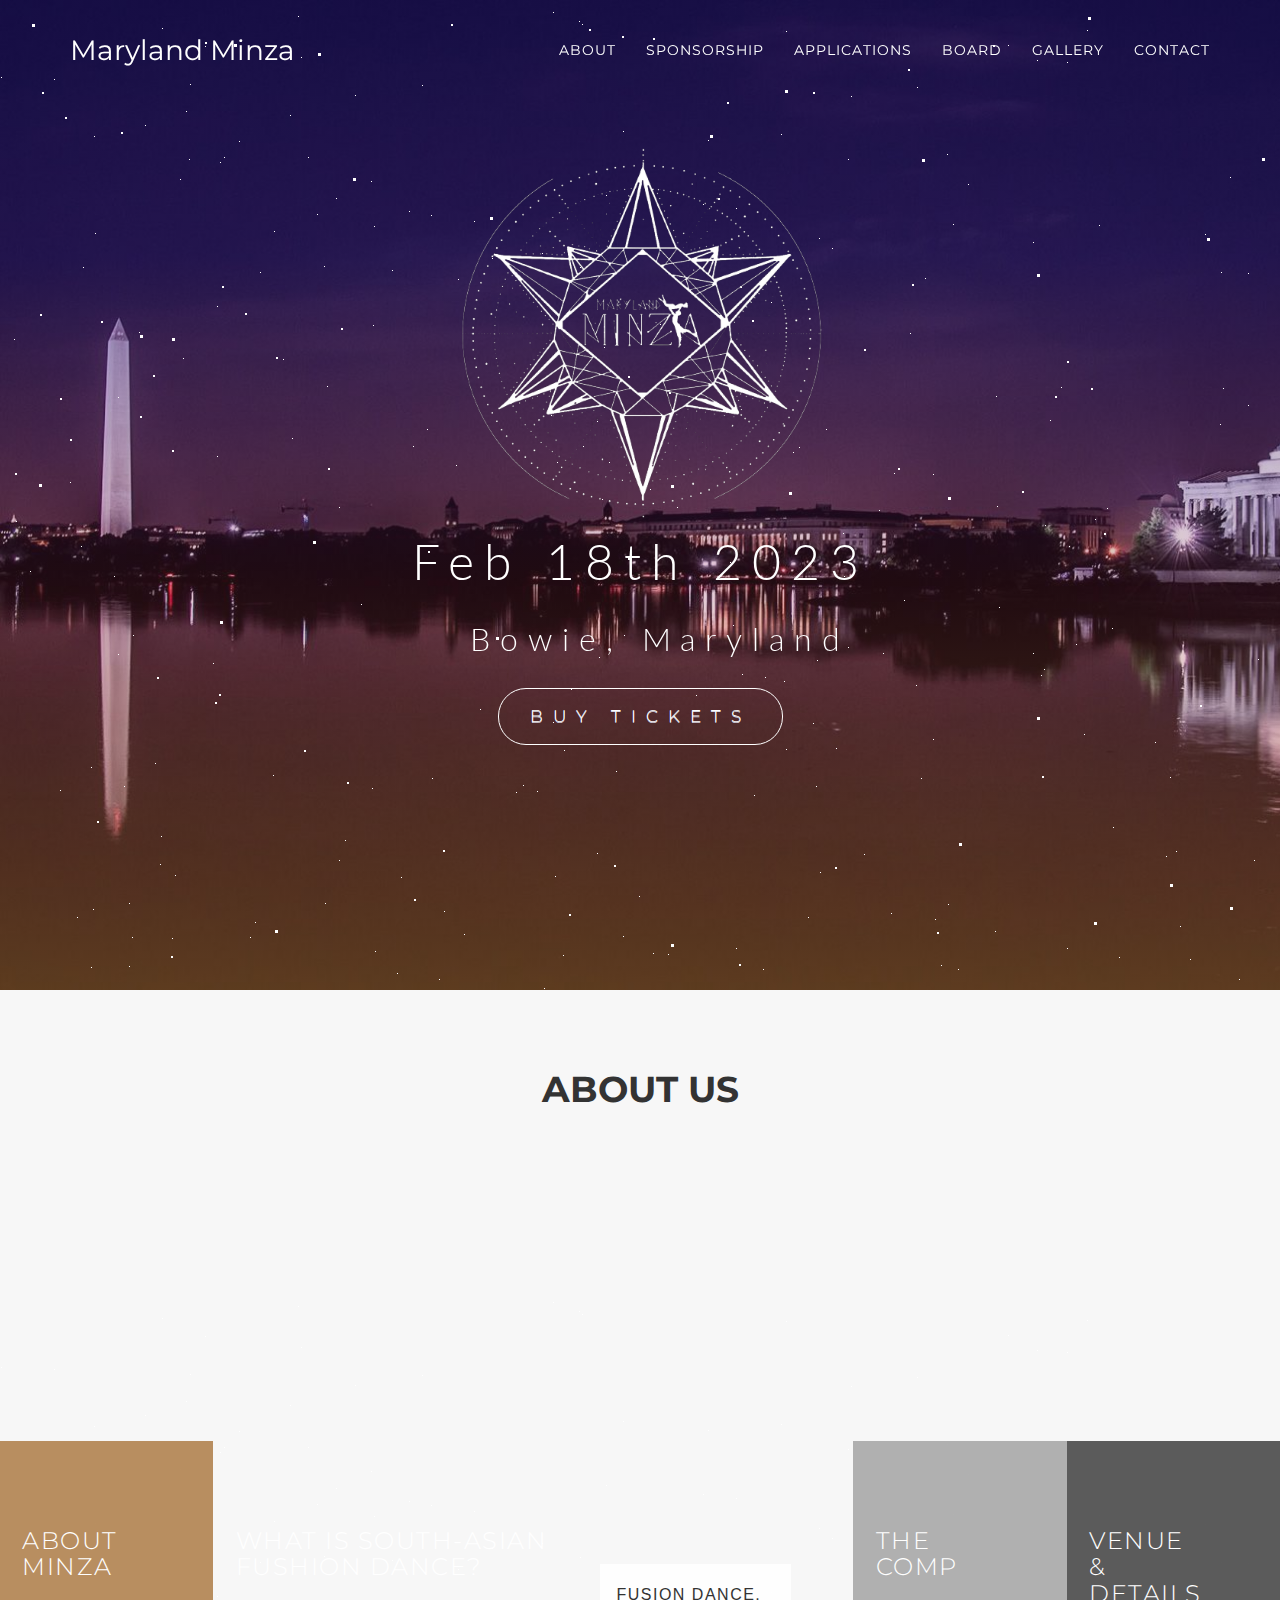
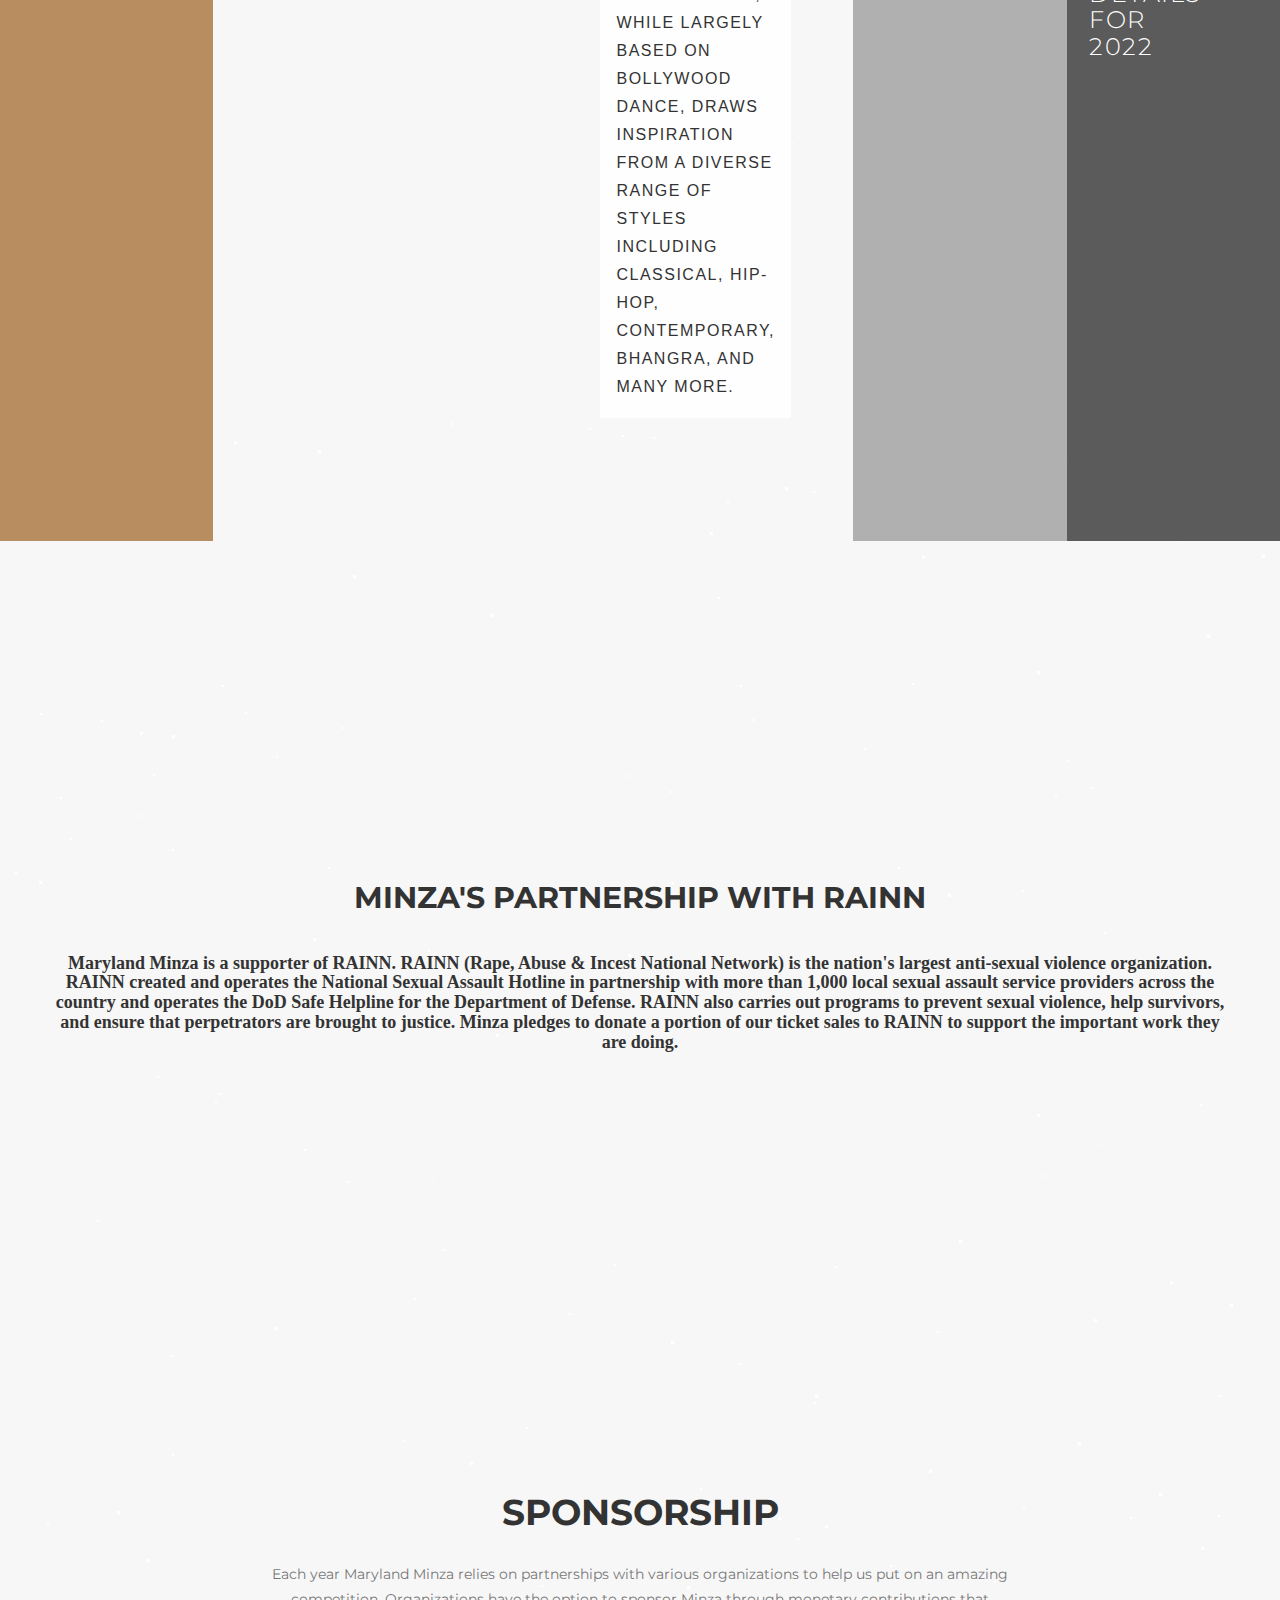
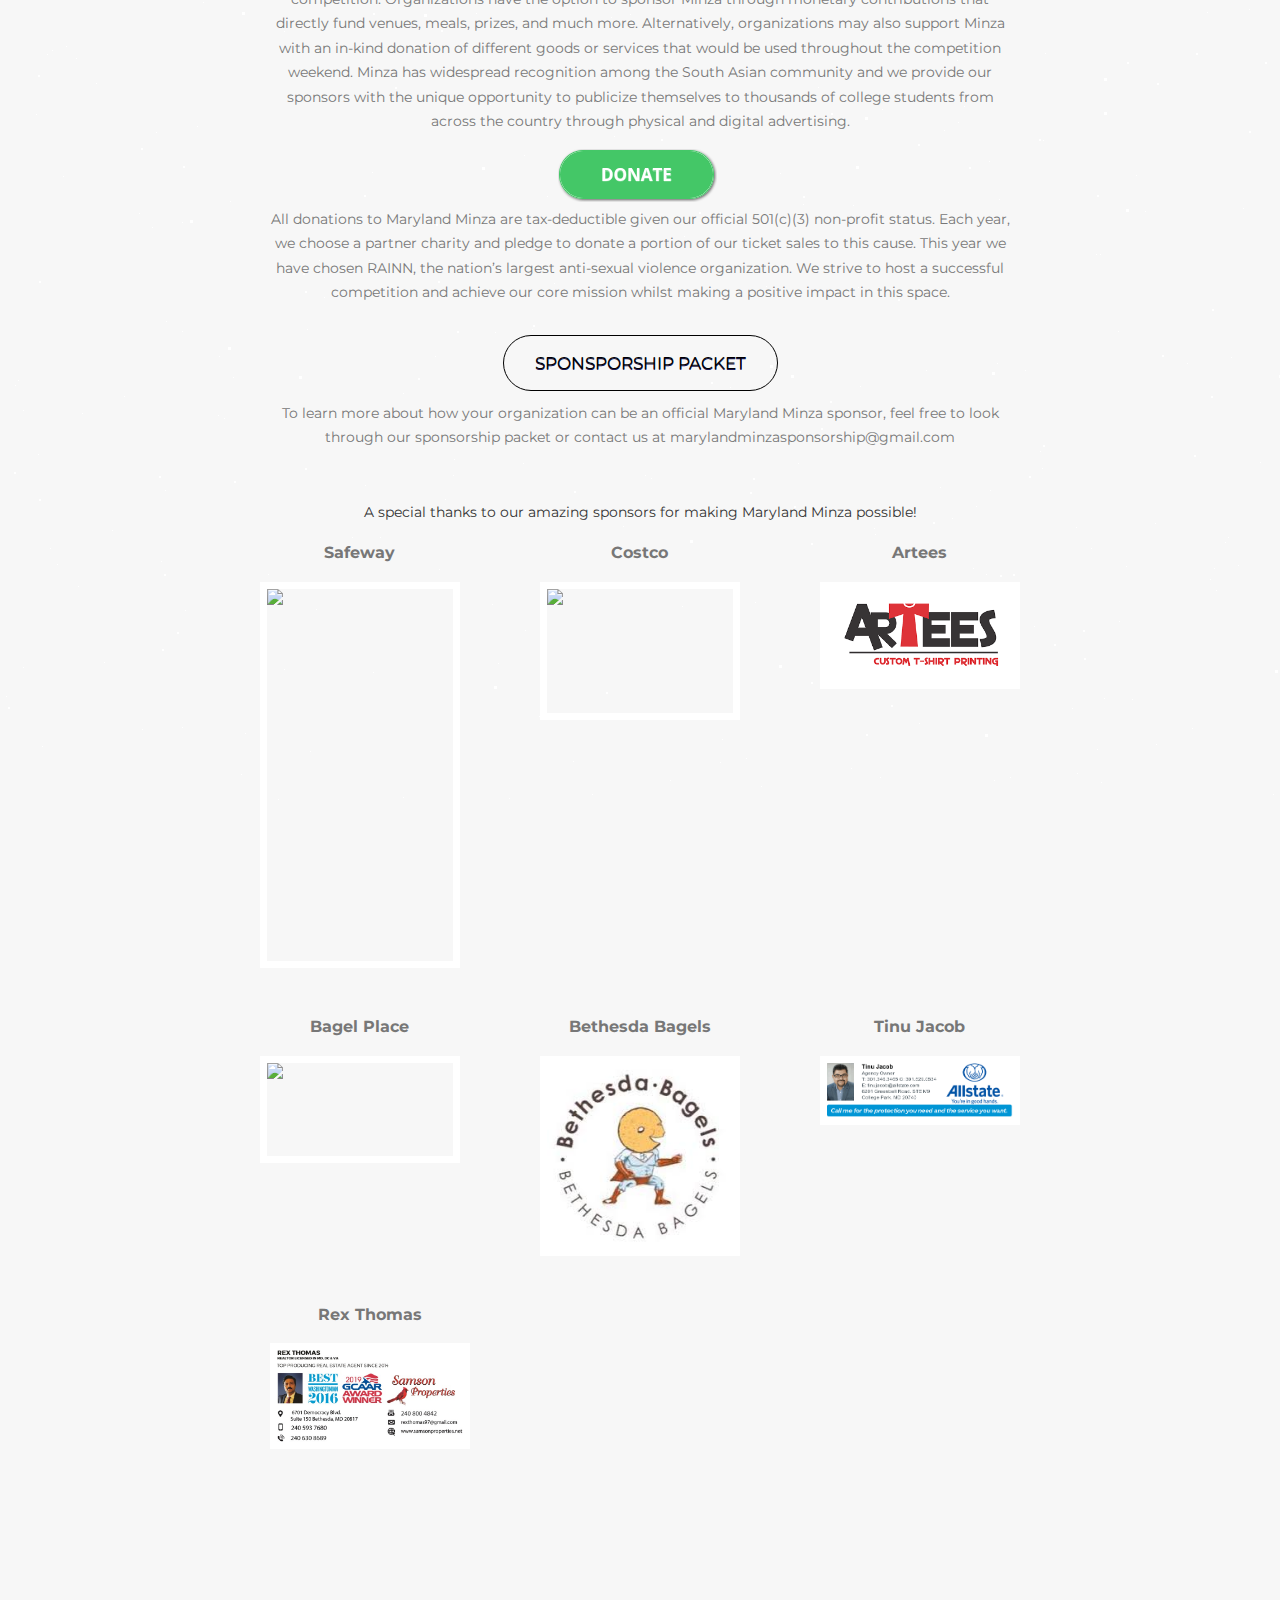
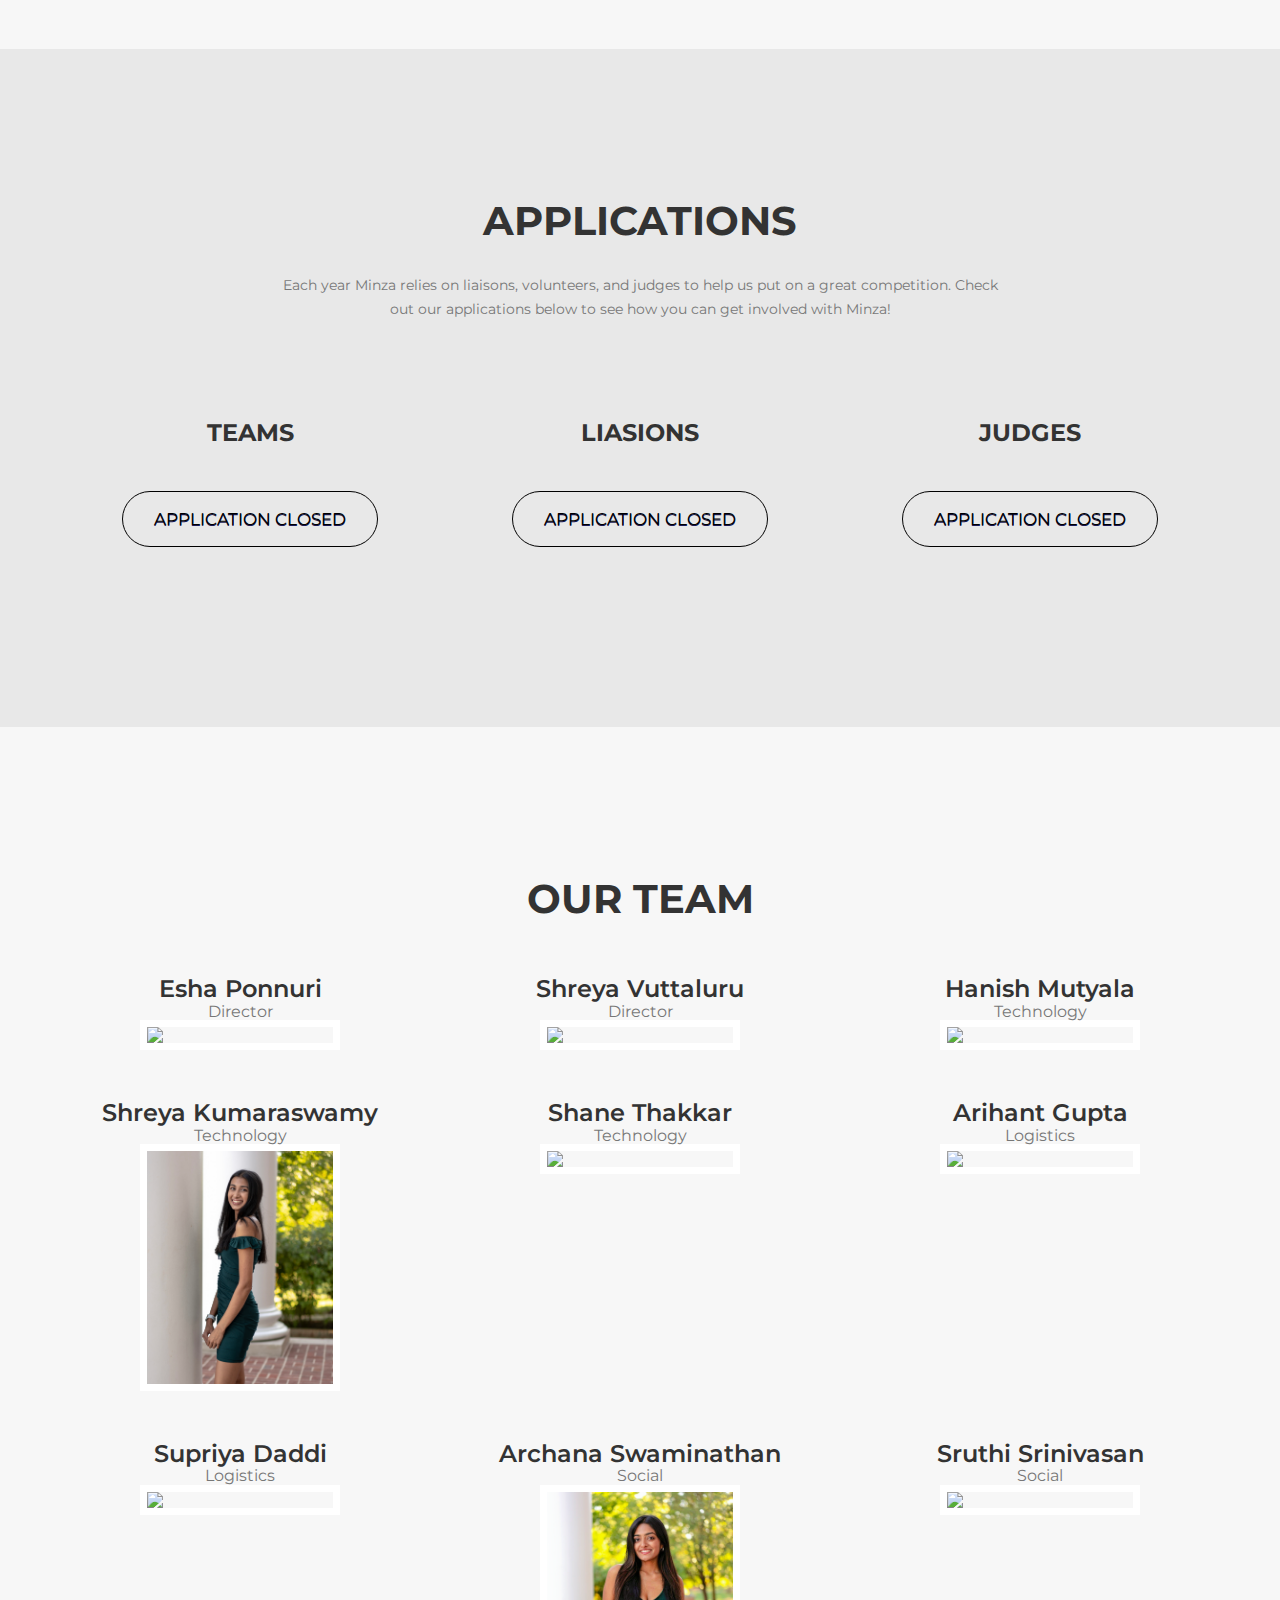
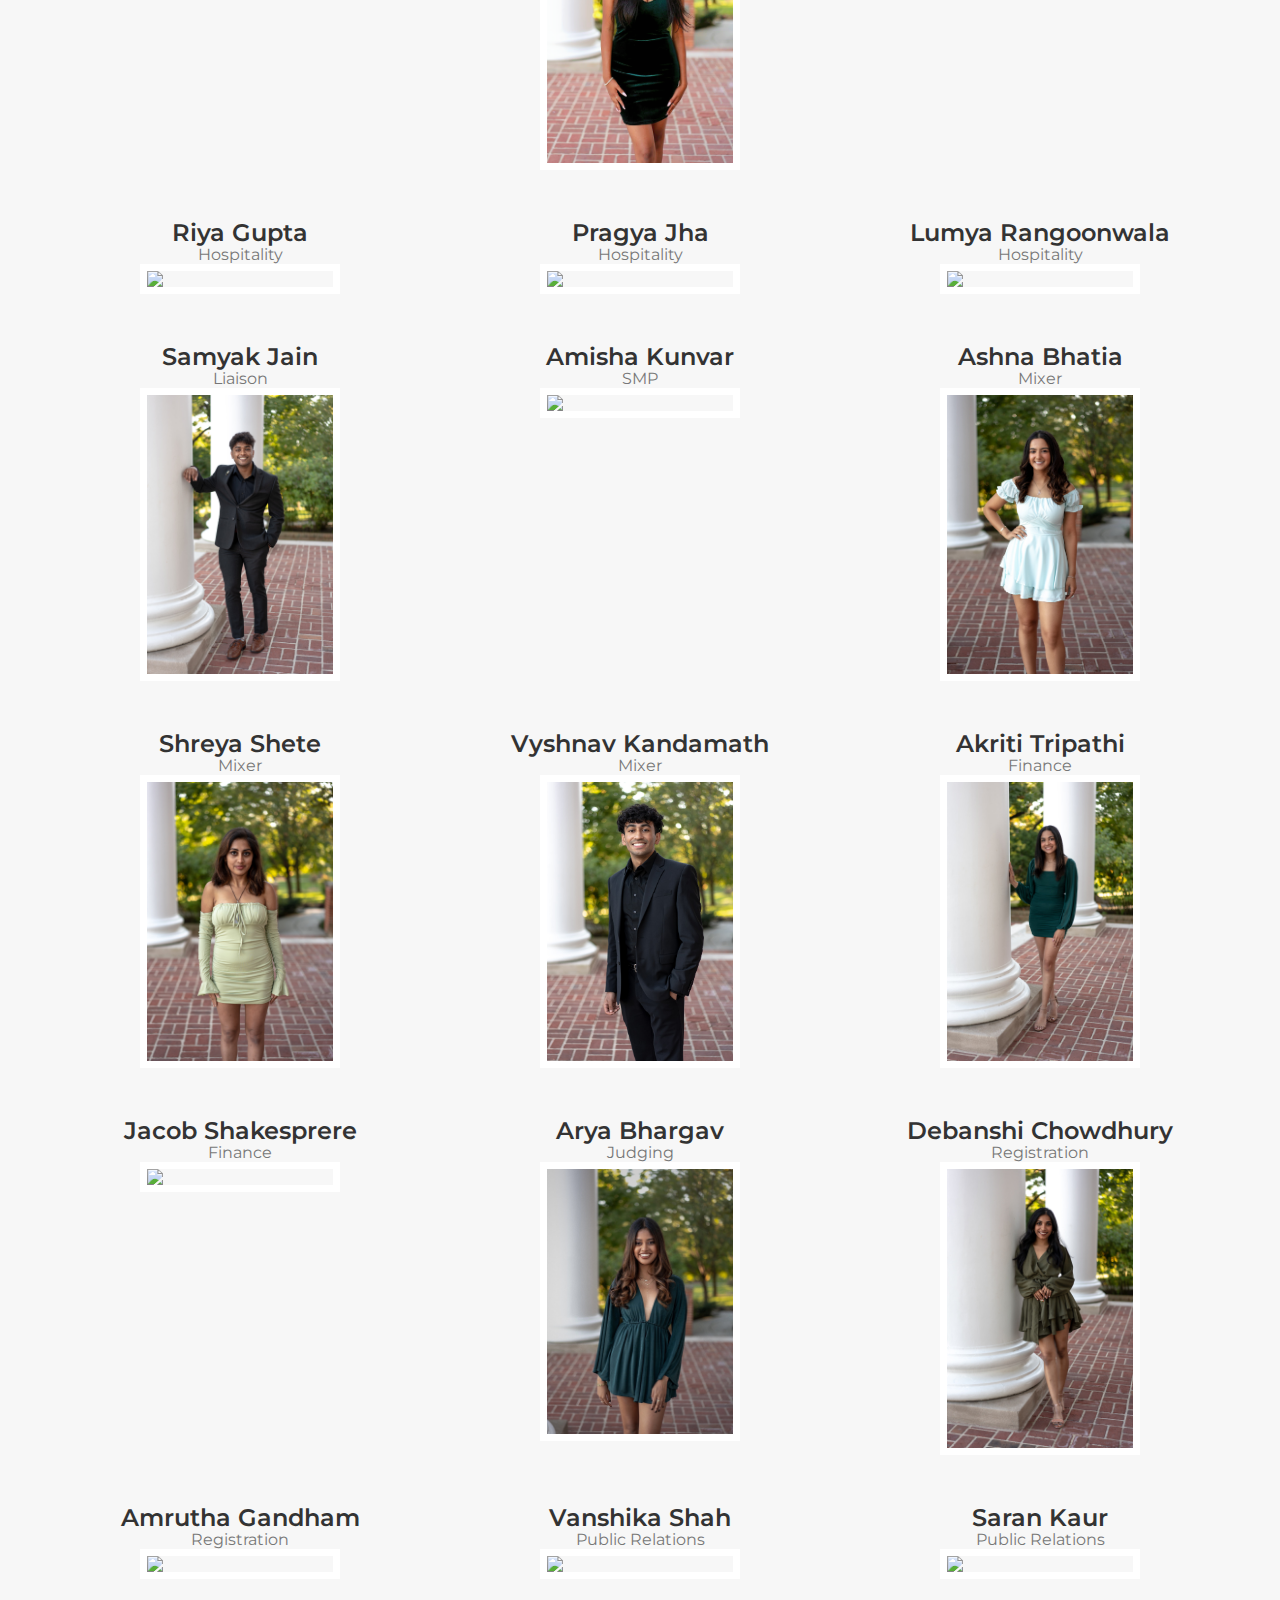
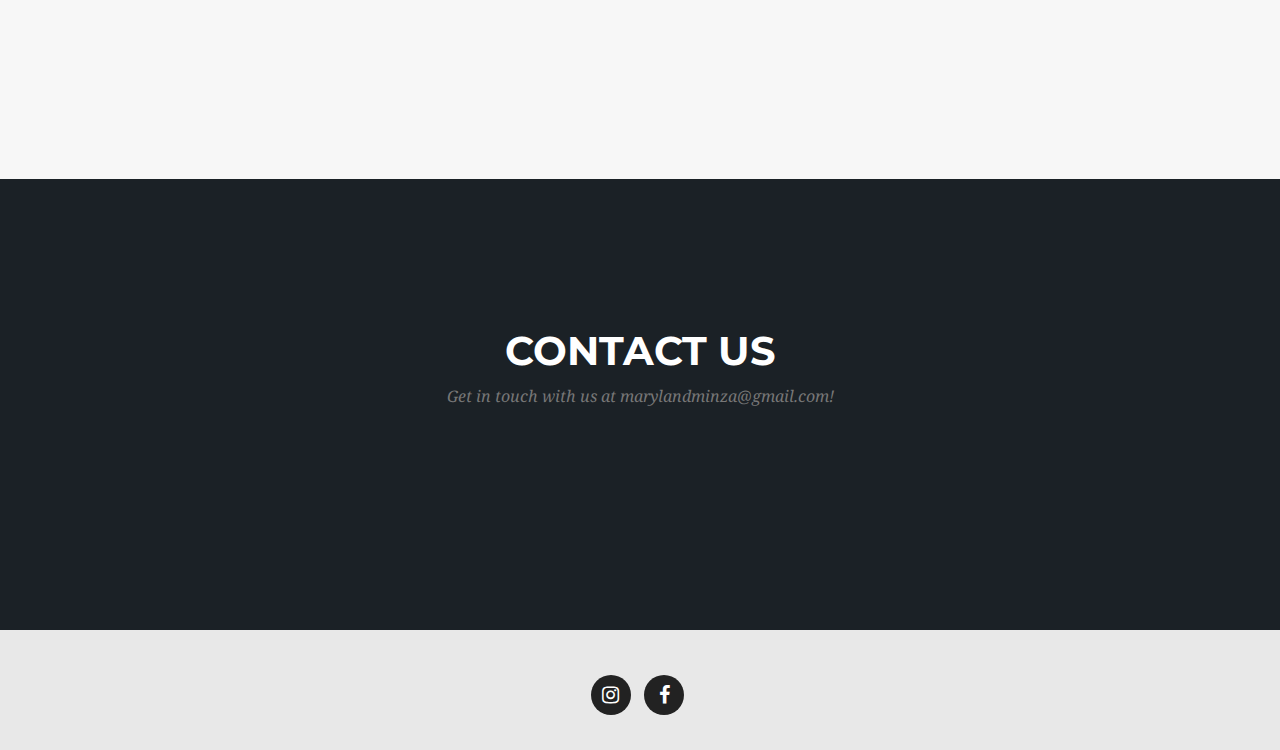
==== commit 8e4c03ef: "Testing About fixes" ====
--- a/index.html
+++ b/index.html
@@ -128,7 +128,9 @@
             </div>
         </div>
     </section>
-        <section class="container-fluid" style="padding-top: 50px;padding-bottom: 50px;">
+    <section id="about" class="bg-light-gray">
+        <div id="stars"></div>
+        <section class="container-fluid">
            <!-- ACCORDION ROW -->
            <div class="row">
               <ul class="accordion-group" id="accordion">
@@ -143,7 +145,7 @@
                  </li>
                  <li class="out" style="background-image: url('https://images.squarespace-cdn.com/content/v1/5aa704b7697a9893c199236a/1524323684800-U04DVU122VGW91FITI7R/ke17ZwdGBToddI8pDm48kB10Nqzeg0Il5v10Z8PxTBBZw-zPPgdn4jUwVcJE1ZvWQUxwkmyExglNqGp0IvTJZUJFbgE-7XRK3dMEBRBhUpx31MOkfV5i3KBb2jFkJe0vSh-6YDOuvIKvrVD0yZ9Fb8AL9q3K2ZxE7F3bsxB6mmQ/JLK1.jpg');">
                     <div class="accordion-overlay"></div>
-                    <h3>What is South-Asian Fusion Dance?</h3>
+                    <h3>What is South-Asian Fushion Dance?</h3>
                     <section class="hidden-xs">
                        <article>
                           <p>FUSION DANCE, WHILE LARGELY BASED ON BOLLYWOOD DANCE, DRAWS INSPIRATION FROM A DIVERSE RANGE OF STYLES INCLUDING CLASSICAL, HIP-HOP, CONTEMPORARY, BHANGRA, AND MANY MORE.
@@ -156,17 +158,17 @@
                     <h3>The Comp</h3>
                     <section class="hidden-xs">
                        <article>
-                        <p>MINZA IS EXCITED TO BE A LEGENDS PARTNER COMPETITION, PROVIDING TEAMS THE OPPORTUNITY TO TRAVEL ACROSS THE NATION TO COMPETE IN THE NATIONAL CHAMPIONSHIP. WHILE HIGHLIGHTING THE BEAUTY OF PERFORMANCE, WE LOOK TO ULTIMATELY BRIDGE THE POWER BETWEEN COMMUNITY AND DANCE TO HELP THOSE IN NEED</p>
-                    </article>
+                          <p> MINZA HAS PREVIOUSLY PARTNERED WITH LEGENDS AND BOLLYWOOD AMERICA, PROVIDING TEAMS THE OPPORTUNITY TO TRAVEL ACROSS THE NATION TO COMPETE IN THE NATIONAL CHAMPIONSHIPS. WHILE HIGHLIGHTING THE BEAUTY OF PERFORMANCE, WE LOOK TO ULTIMATELY BRIDGE THE POWER BETWEEN COMMUNITY AND DANCE TO HELP THOSE IN NEED.</p>
+                       </article>
                     </section>
                  </li>
                  <li style="background-image: url('https://i.ytimg.com/vi/4TeNzfc6icU/maxresdefault.jpg');">
                     <div class="accordion-overlay"></div>
-                    <h3>Venue & Details For 2023</h3>
+                    <h3>Venue & Details For 2022</h3>
                     <section class="hidden-xs">
                        <article>
-                        <p>Bowie Center for the Performing Arts - February 18, 2023 at 6:00 PM</p>
-                    </article>
+                          <p>To be decided.</p>
+                       </article>
                     </section>
                  </li>
               </ul>
@@ -200,6 +202,51 @@
               </div>
               </div> -->
         </section>
+        <div class="container">
+           <div class="about">
+              <a class="bg_links social portfolio" href="https://www.rafaelalucas.com/dailyui" target="_blank">
+              <span class="icon"></span>
+              </a>
+              <a class="bg_links social dribbble" href="https://dribbble.com/rafaelalucas" target="_blank">
+              <span class="icon"></span>
+              </a>
+              <a class="bg_links social linkedin" href="https://www.linkedin.com/in/rafaelalucas/" target="_blank">
+              <span class="icon"></span>
+              </a>
+              <a class="bg_links logo"></a>
+           </div>
+           <!-- end about -->
+           <div class="wrapper">
+              <section class="module-team">
+                 <br>
+                 <br>
+                 <h2 class="row text-center">MINZA's Partnership with RAINN</h2>
+                 <br>
+                 <br>
+                 <div class="row text-center">
+                    <!-- <span class="fa-stack fa-4x">
+                       <i class="fa fa-circle fa-stack-2x text-primary"></i>
+                       </span> -->
+                    <h4 style="font-family: 'Spectral', serif;     text-transform: none;
+                       ">Maryland Minza is a supporter of RAINN. RAINN (Rape, Abuse & Incest National Network) is the nation's largest anti-sexual violence organization. RAINN created and operates the National Sexual Assault Hotline in partnership with more than 1,000 local sexual assault service providers across the country and operates the DoD Safe Helpline for the Department of Defense. RAINN also carries out programs to prevent sexual violence, help survivors, and ensure that perpetrators are brought to justice. Minza pledges to donate a portion of our ticket sales to RAINN to support the important work they are doing. </h4>
+                 </div>
+                 <br>
+                 <br>
+                 <!-- Slider main container -->
+                 <div class="swiper-container">
+                    <!-- Additional required wrapper -->
+                    <div class="swiper-wrapper"></div>
+                 </div>
+                 <div class="swiper-pagination"></div>
+                 <!-- If we need navigation buttons -->
+                 <div class="navigation">
+                    <div class="swiper-button-prev"></div>
+                    <div class="swiper-button-next"></div>
+                 </div>
+              </section>
+           </div>
+        </div>
+     </section>
     <!-- projects Grid Section -->
     <section id="projects" class="bg-light-gray-trans hidden">
         <div class="container">
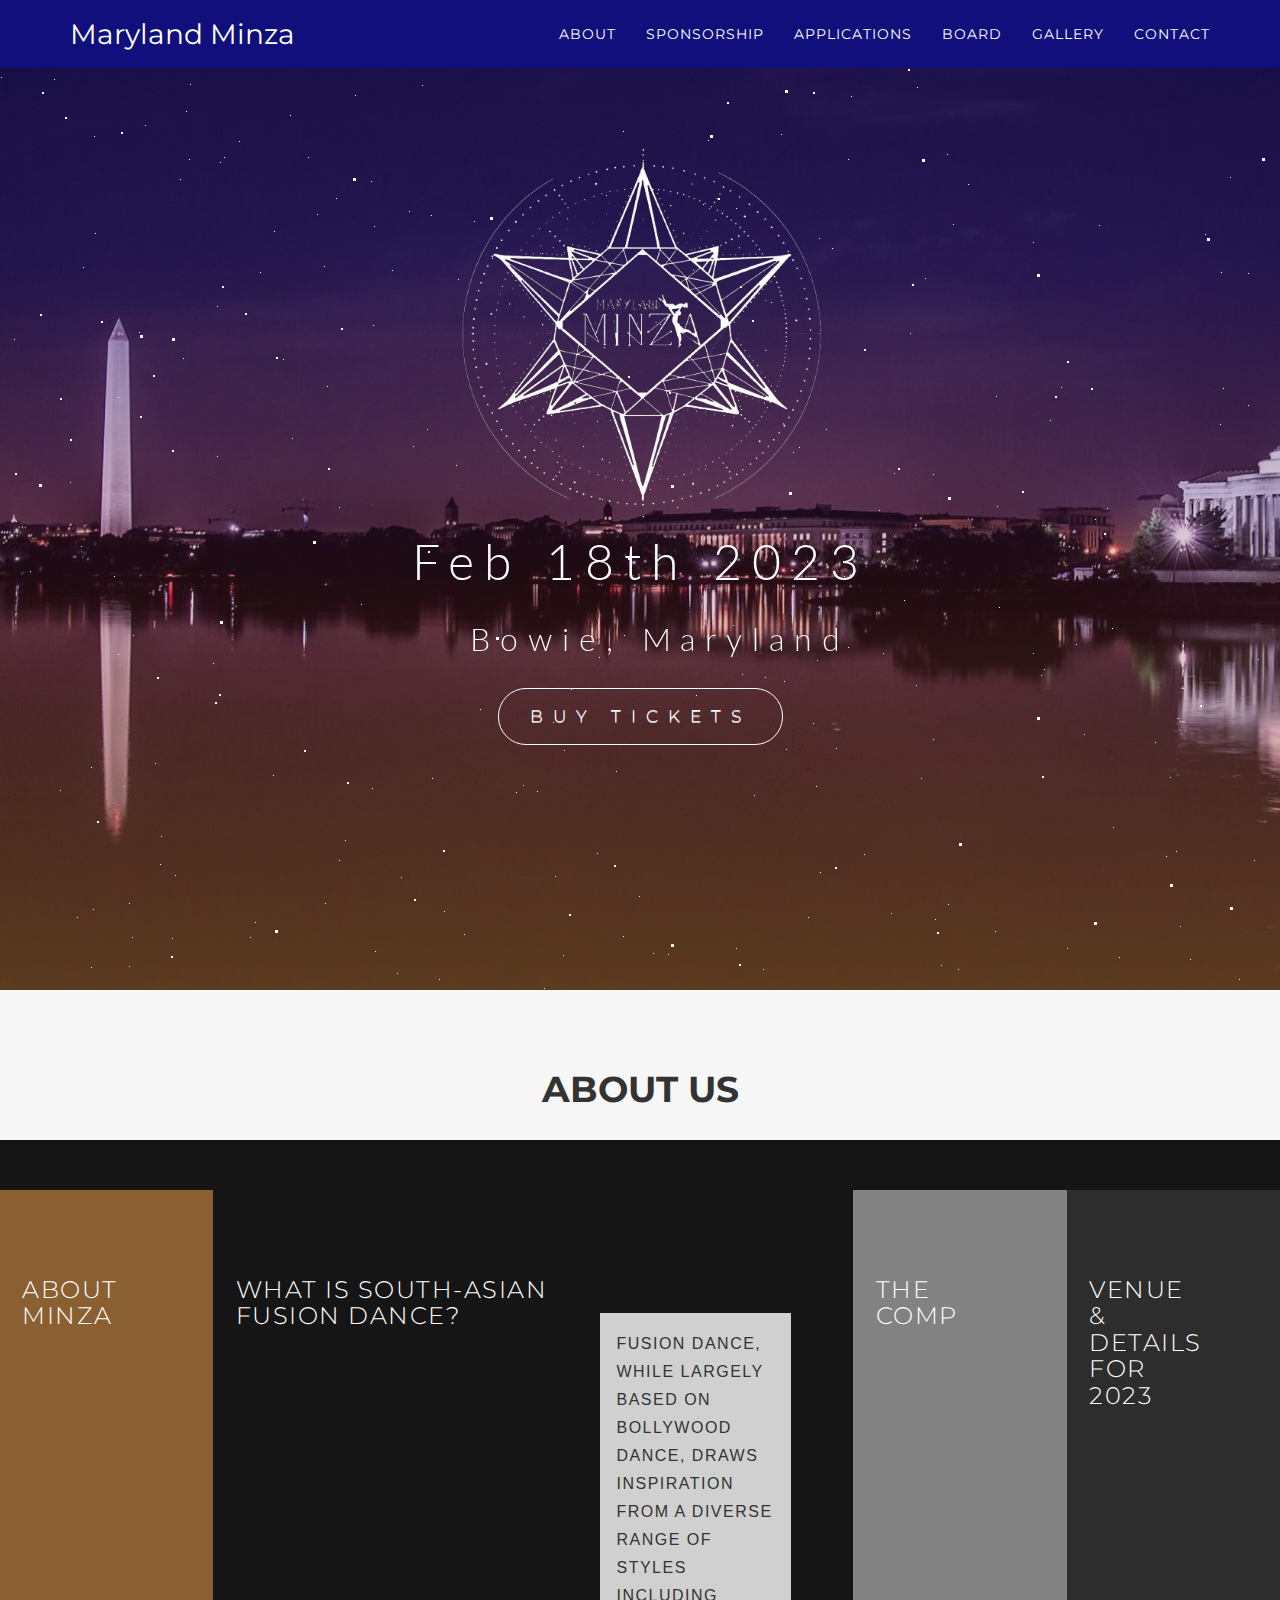
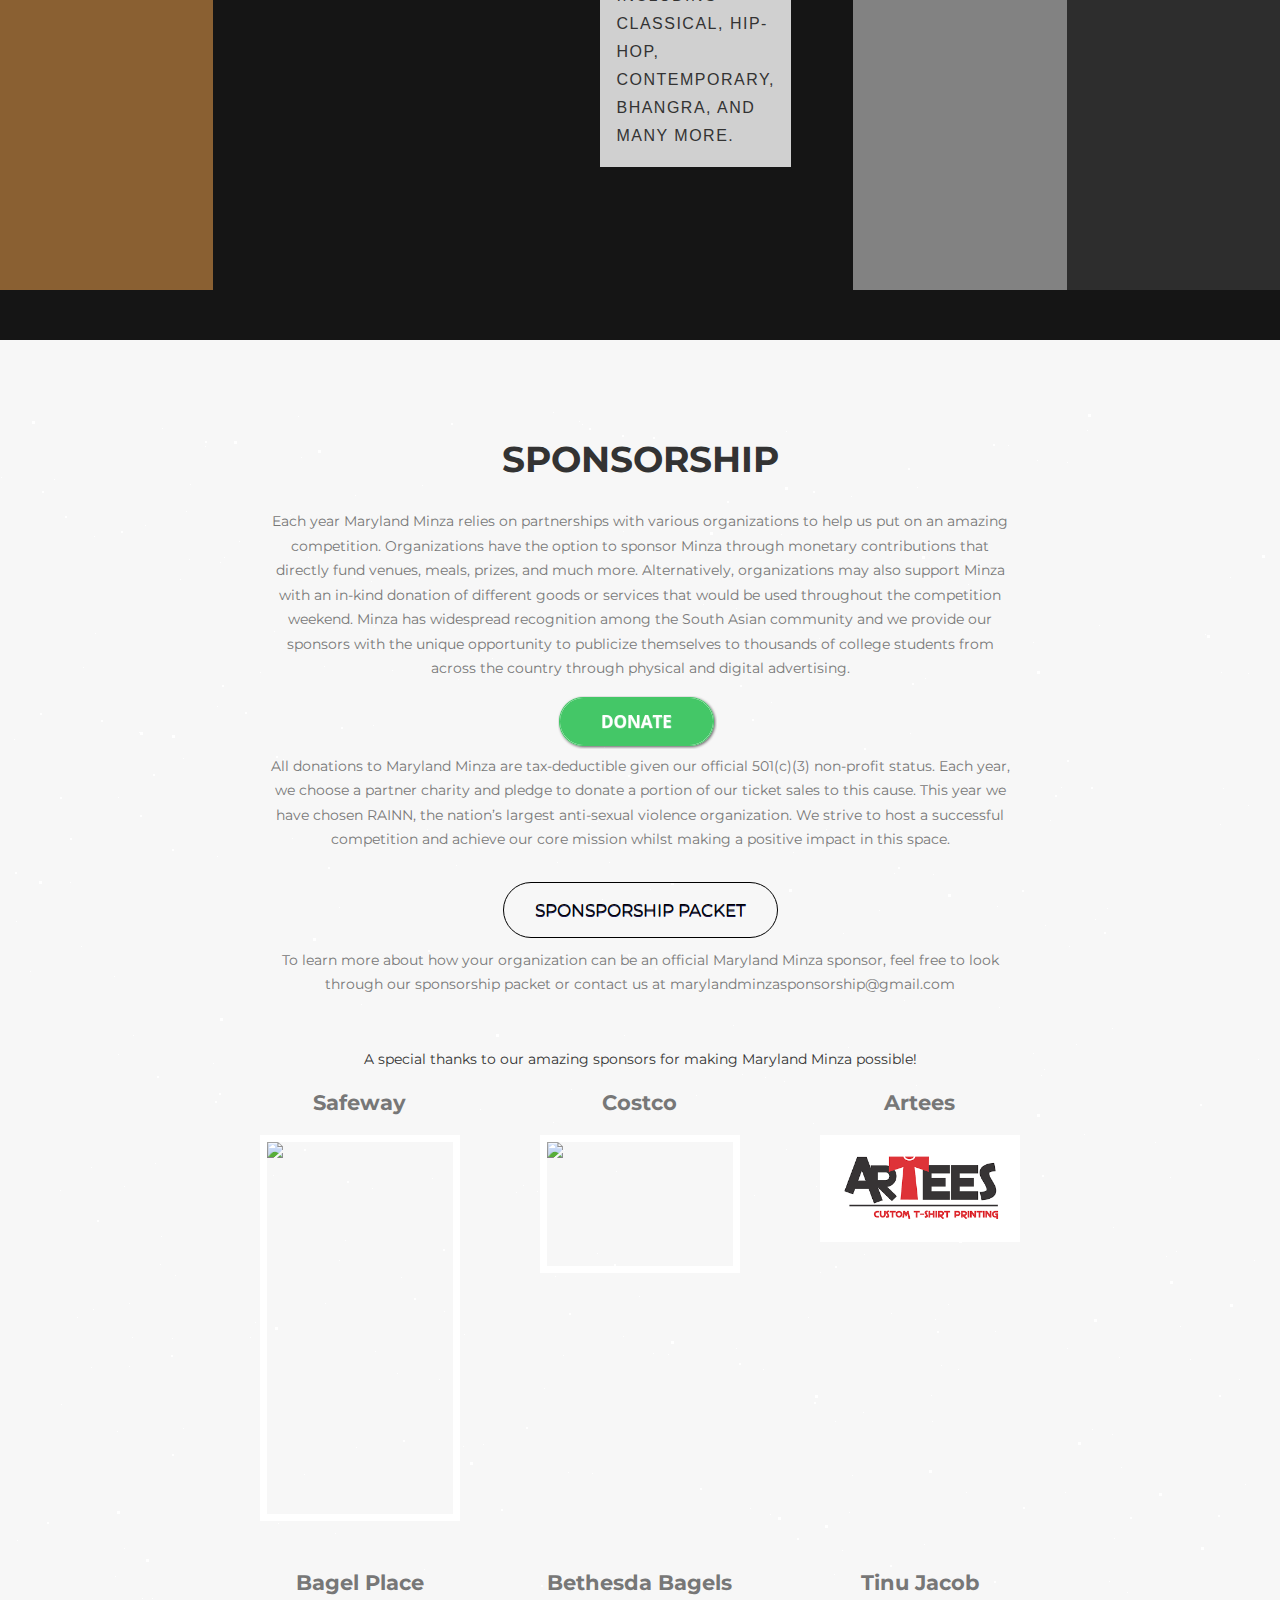
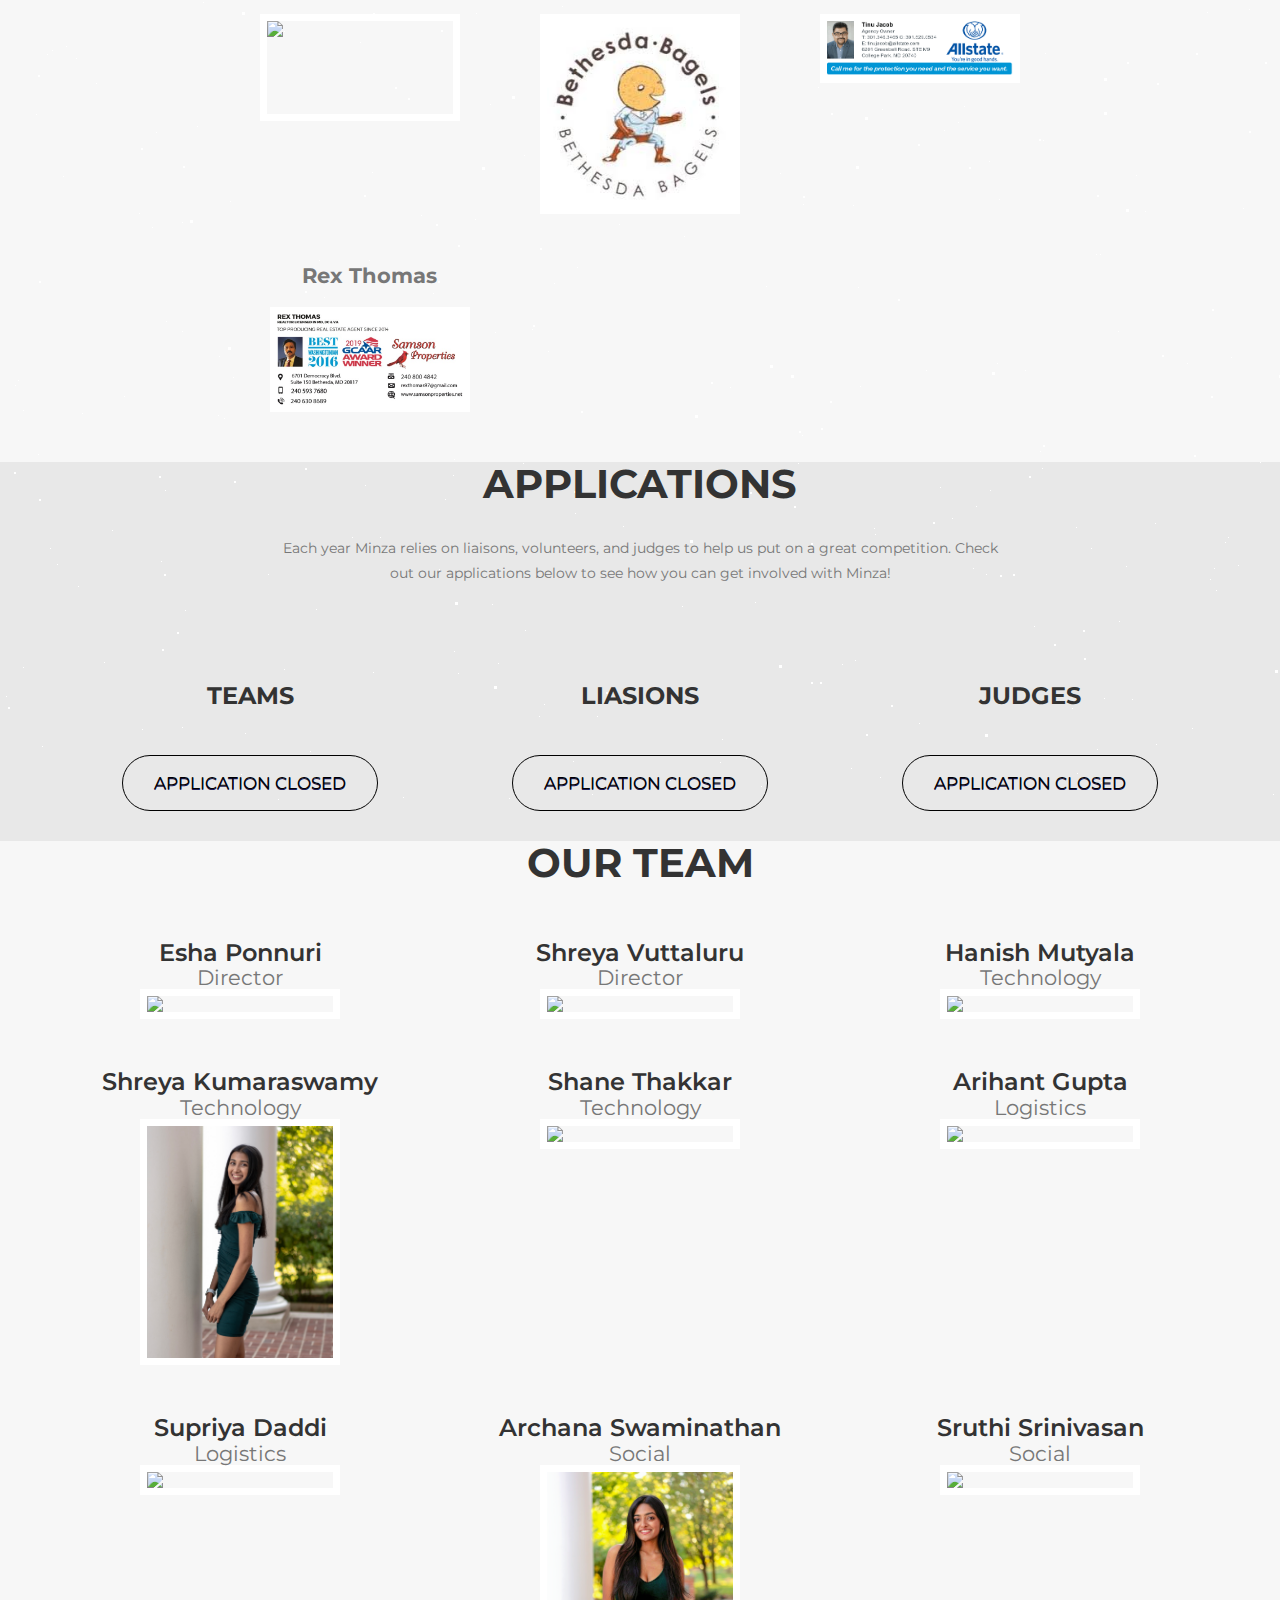
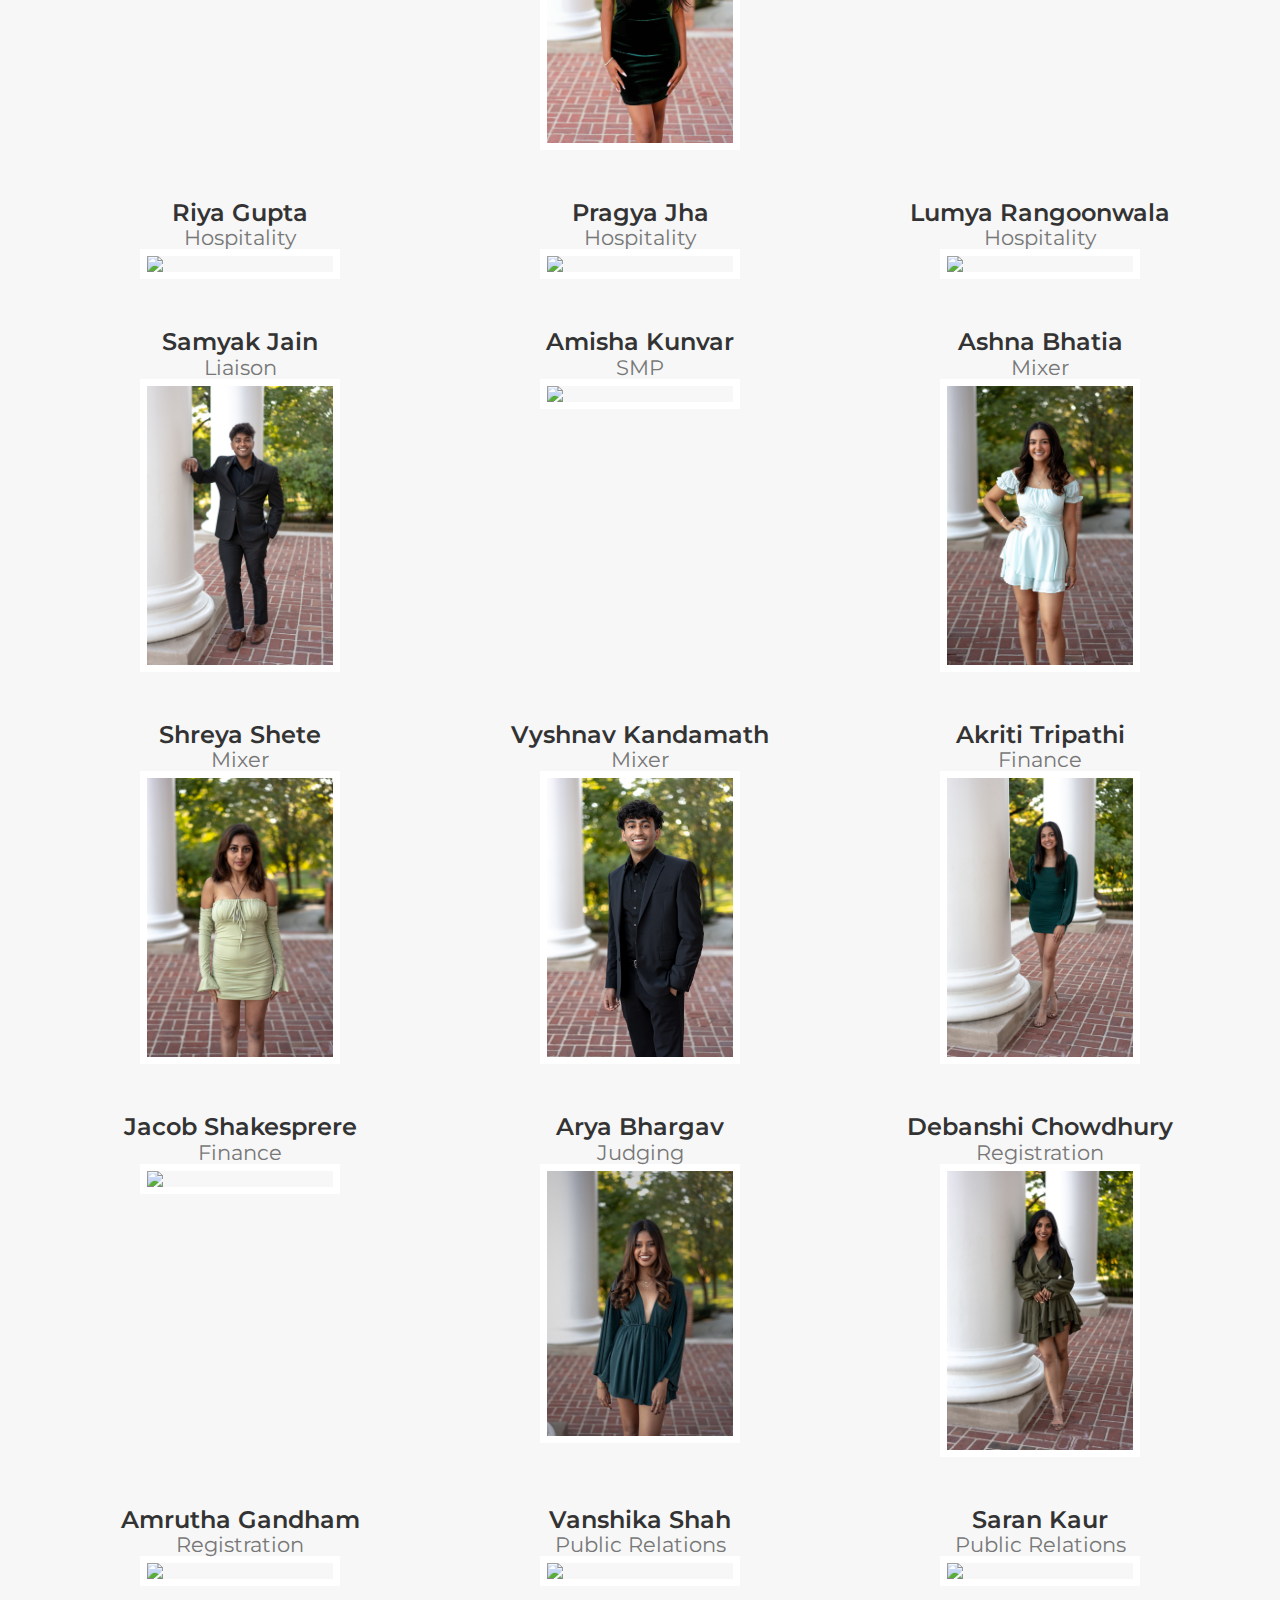
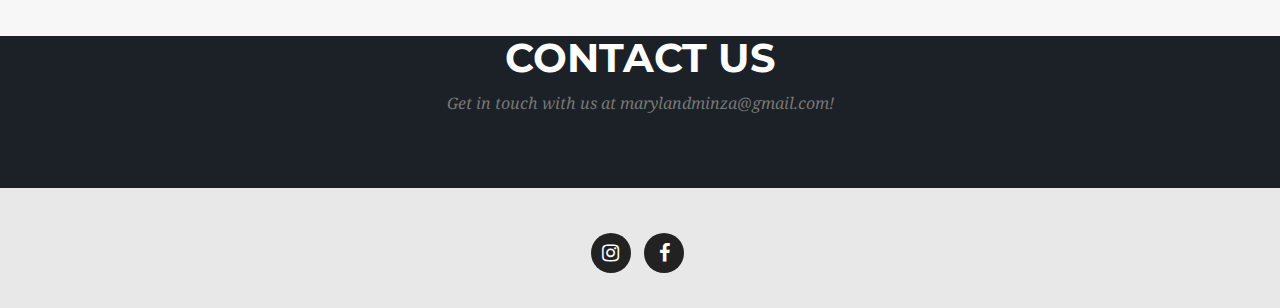
==== commit 8975b59f: "Fingers Crossed" ====
--- a/index.html
+++ b/index.html
@@ -128,9 +128,7 @@
             </div>
         </div>
     </section>
-    <section id="about" class="bg-light-gray">
-        <div id="stars"></div>
-        <section class="container-fluid">
+        <section class="container-fluid" style="padding-top: 50px;padding-bottom: 50px;">
            <!-- ACCORDION ROW -->
            <div class="row">
               <ul class="accordion-group" id="accordion">
@@ -145,7 +143,7 @@
                  </li>
                  <li class="out" style="background-image: url('https://images.squarespace-cdn.com/content/v1/5aa704b7697a9893c199236a/1524323684800-U04DVU122VGW91FITI7R/ke17ZwdGBToddI8pDm48kB10Nqzeg0Il5v10Z8PxTBBZw-zPPgdn4jUwVcJE1ZvWQUxwkmyExglNqGp0IvTJZUJFbgE-7XRK3dMEBRBhUpx31MOkfV5i3KBb2jFkJe0vSh-6YDOuvIKvrVD0yZ9Fb8AL9q3K2ZxE7F3bsxB6mmQ/JLK1.jpg');">
                     <div class="accordion-overlay"></div>
-                    <h3>What is South-Asian Fushion Dance?</h3>
+                    <h3>What is South-Asian Fusion Dance?</h3>
                     <section class="hidden-xs">
                        <article>
                           <p>FUSION DANCE, WHILE LARGELY BASED ON BOLLYWOOD DANCE, DRAWS INSPIRATION FROM A DIVERSE RANGE OF STYLES INCLUDING CLASSICAL, HIP-HOP, CONTEMPORARY, BHANGRA, AND MANY MORE.
@@ -158,17 +156,17 @@
                     <h3>The Comp</h3>
                     <section class="hidden-xs">
                        <article>
-                          <p> MINZA HAS PREVIOUSLY PARTNERED WITH LEGENDS AND BOLLYWOOD AMERICA, PROVIDING TEAMS THE OPPORTUNITY TO TRAVEL ACROSS THE NATION TO COMPETE IN THE NATIONAL CHAMPIONSHIPS. WHILE HIGHLIGHTING THE BEAUTY OF PERFORMANCE, WE LOOK TO ULTIMATELY BRIDGE THE POWER BETWEEN COMMUNITY AND DANCE TO HELP THOSE IN NEED.</p>
-                       </article>
+                        <p>MINZA IS EXCITED TO BE A LEGENDS PARTNER COMPETITION, PROVIDING TEAMS THE OPPORTUNITY TO TRAVEL ACROSS THE NATION TO COMPETE IN THE NATIONAL CHAMPIONSHIP. WHILE HIGHLIGHTING THE BEAUTY OF PERFORMANCE, WE LOOK TO ULTIMATELY BRIDGE THE POWER BETWEEN COMMUNITY AND DANCE TO HELP THOSE IN NEED</p>
+                    </article>
                     </section>
                  </li>
                  <li style="background-image: url('https://i.ytimg.com/vi/4TeNzfc6icU/maxresdefault.jpg');">
                     <div class="accordion-overlay"></div>
-                    <h3>Venue & Details For 2022</h3>
+                    <h3>Venue & Details For 2023</h3>
                     <section class="hidden-xs">
                        <article>
-                          <p>To be decided.</p>
-                       </article>
+                        <p>Bowie Center for the Performing Arts - February 18, 2023 at 6:00 PM</p>
+                    </article>
                     </section>
                  </li>
               </ul>
@@ -202,51 +200,6 @@
               </div>
               </div> -->
         </section>
-        <div class="container">
-           <div class="about">
-              <a class="bg_links social portfolio" href="https://www.rafaelalucas.com/dailyui" target="_blank">
-              <span class="icon"></span>
-              </a>
-              <a class="bg_links social dribbble" href="https://dribbble.com/rafaelalucas" target="_blank">
-              <span class="icon"></span>
-              </a>
-              <a class="bg_links social linkedin" href="https://www.linkedin.com/in/rafaelalucas/" target="_blank">
-              <span class="icon"></span>
-              </a>
-              <a class="bg_links logo"></a>
-           </div>
-           <!-- end about -->
-           <div class="wrapper">
-              <section class="module-team">
-                 <br>
-                 <br>
-                 <h2 class="row text-center">MINZA's Partnership with RAINN</h2>
-                 <br>
-                 <br>
-                 <div class="row text-center">
-                    <!-- <span class="fa-stack fa-4x">
-                       <i class="fa fa-circle fa-stack-2x text-primary"></i>
-                       </span> -->
-                    <h4 style="font-family: 'Spectral', serif;     text-transform: none;
-                       ">Maryland Minza is a supporter of RAINN. RAINN (Rape, Abuse & Incest National Network) is the nation's largest anti-sexual violence organization. RAINN created and operates the National Sexual Assault Hotline in partnership with more than 1,000 local sexual assault service providers across the country and operates the DoD Safe Helpline for the Department of Defense. RAINN also carries out programs to prevent sexual violence, help survivors, and ensure that perpetrators are brought to justice. Minza pledges to donate a portion of our ticket sales to RAINN to support the important work they are doing. </h4>
-                 </div>
-                 <br>
-                 <br>
-                 <!-- Slider main container -->
-                 <div class="swiper-container">
-                    <!-- Additional required wrapper -->
-                    <div class="swiper-wrapper"></div>
-                 </div>
-                 <div class="swiper-pagination"></div>
-                 <!-- If we need navigation buttons -->
-                 <div class="navigation">
-                    <div class="swiper-button-prev"></div>
-                    <div class="swiper-button-next"></div>
-                 </div>
-              </section>
-           </div>
-        </div>
-     </section>
     <!-- projects Grid Section -->
     <section id="projects" class="bg-light-gray-trans hidden">
         <div class="container">
--- a/other.css
+++ b/other.css
@@ -24,7 +24,7 @@
 
 body {
     overflow-x: hidden;
-    font-family: "Roboto Slab","Helvetica Neue",Helvetica,Arial,sans-serif;
+    font-family: "Spectral",serif;
 }
 
 .text-muted {
@@ -70,7 +70,7 @@
 h5,
 h6 {
     text-transform: uppercase;
-    font-family: Montserrat,"Helvetica Neue",Helvetica,Arial,sans-serif;
+    font-family: "Spectral", serif;
     font-weight: 700;
 }
 
@@ -199,7 +199,7 @@
 
 .btn-main .badge {
     color: #fff;
-    background-color: #000;
+    background-color: #fff;
 }
 
 .btn-xl {
@@ -339,7 +339,7 @@
     .navbar-default {
         padding: 25px 0;
         border: 0;
-        background-color: rgba(15, 20, 27, 0);
+        background-color: rgba(25, 15, 27, 0);
         -webkit-transition: padding .3s;
         -moz-transition: padding .3s;
         transition: padding .3s;
@@ -370,6 +370,7 @@
  * rgb(244,58,62) red
  * rgb(255,213,32) yellow
  */
+
 header {
     text-align: center;
     background-attachment: scroll;
@@ -1027,4 +1028,1282 @@
 
 body {
     webkit-tap-highlight-color: #e74c3c;
-}-
+}
+
+#particles-js {
+    width: 100%;
+    height: 100%;
+    background-color: #000000;
+    background-size: cover;
+    background-position: 50% 50%;
+    background-repeat: no-repeat;
+    z-index: -1;
+    display: block;
+    position: fixed;
+  }
+  
+  
+  #lab_row {
+    margin-bottom: 0px;
+    padding: 0px;
+  }
+  
+  @media(min-width:992px) {
+      #lab_row {
+        margin-bottom: 60px;
+      }
+  }
+  
+  
+  body {
+      overflow-x: hidden;
+      font-family: "Roboto Slab","Helvetica Neue",Helvetica,Arial,sans-serif;
+  }
+  
+  .text-muted {
+      color: #777;
+  }
+  
+  .text-primary {
+      color: #e74c3c;
+  }
+  
+  p {
+      font-size: 14px;
+      line-height: 1.75;
+  }
+  
+  p.large {
+      font-size: 16px;
+  }
+  
+  a,
+  a:hover,
+  a:focus,
+  a:active,
+  a.active {
+      outline: 0;
+  }
+  
+  a {
+      color: #e74c3c;
+  }
+  
+  a:hover,
+  a:focus,
+  a:active,
+  a.active {
+      color: #fec503;
+  }
+  
+  h1,
+  h2,
+  h3,
+  h4,
+  h5,
+  h6 {
+      text-transform: uppercase;
+      font-family: Montserrat,"Helvetica Neue",Helvetica,Arial,sans-serif;
+      font-weight: 700;
+  }
+  
+  
+  .img-centered {
+      margin: 0 auto;
+  }
+  
+  /* Background Colors */
+  .bg-navy-trans {
+    background-color: rgba(44, 62, 80, 0.3);
+  }
+  
+  .bg-light-gray-trans {
+    background-color: rgba(255,255,255,1.0);
+  }
+  
+  .bg-dark-gray-trans {
+    background-color: rgba(255,255,255,1.0);
+  }
+  
+  @media(min-width:768px) {
+    .bg-navy-trans {
+      background-color: rgba(44, 62, 80, 0.3);
+    }
+  
+    .bg-light-gray-trans {
+      background-color: rgba(255, 255, 255,0.9);
+    }
+  
+    .bg-dark-gray-trans {
+      background-color: rgba(255,255,255,0.5);
+    }
+  }
+  
+  .bg-light-gray {
+      background-color: #f7f7f7;
+  }
+  
+  .bg-darkest-gray {
+      background-color: #222;
+  }
+  
+  .btn-primary {
+      border-color: #e74c3c;
+      text-transform: uppercase;
+      font-family: Montserrat,"Helvetica Neue",Helvetica,Arial,sans-serif;
+      font-weight: 700;
+      color: #fff;
+      background-color: #e74c3c;
+  }
+  
+  .btn-primary:hover,
+  .btn-primary:focus,
+  .btn-primary:active,
+  .btn-primary.active,
+  .open .dropdown-toggle.btn-primary {
+      border-color: #f6bf01;
+      color: #fff;
+      background-color: #fec503;
+  }
+  
+  .btn-primary:active,
+  .btn-primary.active,
+  .open .dropdown-toggle.btn-primary {
+      background-image: none;
+  }
+  
+  .btn-primary.disabled,
+  .btn-primary[disabled],
+  fieldset[disabled] .btn-primary,
+  .btn-primary.disabled:hover,
+  .btn-primary[disabled]:hover,
+  fieldset[disabled] .btn-primary:hover,
+  .btn-primary.disabled:focus,
+  .btn-primary[disabled]:focus,
+  fieldset[disabled] .btn-primary:focus,
+  .btn-primary.disabled:active,
+  .btn-primary[disabled]:active,
+  fieldset[disabled] .btn-primary:active,
+  .btn-primary.disabled.active,
+  .btn-primary[disabled].active,
+  fieldset[disabled] .btn-primary.active {
+      border-color: #e74c3c;
+      background-color: #e74c3c;
+  }
+  
+  .btn-primary .badge {
+      color: #e74c3c;
+      background-color: #fff;
+  }
+  
+  .btn-main {
+      border: none;
+      text-transform: uppercase;
+      font-family: Montserrat,"Helvetica Neue",Helvetica,Arial,sans-serif;
+      font-weight: 300;
+      color: #fff;
+      background-color: Transparent;
+  }
+  
+  .btn-main:hover{
+      color: #fff;
+      text-decoration:underline;
+  }
+  .btn-main:focus,
+  .btn-main:active,
+  
+  .btn-main.disabled,
+  .btn-main[disabled],
+  fieldset[disabled] .btn-main,
+  .btn-main.disabled:hover,
+  .btn-main[disabled]:hover,
+  fieldset[disabled] .btn-main:hover,
+  .btn-main.disabled:focus,
+  .btn-main[disabled]:focus,
+  fieldset[disabled] .btn-main:focus,
+  .btn-main.disabled:active,
+  .btn-main[disabled]:active,
+  fieldset[disabled] .btn-main:active,
+  .btn-main.disabled.active,
+  .btn-main[disabled].active,
+  fieldset[disabled] .btn-main.active {
+      border-color: #fff;
+      background-color: #fff;
+  }
+  
+  .btn-main .badge {
+      color: #fff;
+      background-color: #000;
+  }
+  
+  .btn-xl {
+      padding: 20px 40px;
+      text-transform: uppercase;
+      font-family: Montserrat,"Helvetica Neue",Helvetica,Arial,sans-serif;
+      font-size: 18px;
+      font-weight: 700;
+      color: #fff;
+      background-color: #c0392b; /* main button color */
+  }
+  
+  .btn-xl:hover,
+  .btn-xl:focus,
+  .btn-xl:active,
+  .btn-xl.active,
+  .open .dropdown-toggle.btn-xl {
+      border-color: #e74c3c;
+      color: #fff;
+      background-color: #e74c3c;
+  }
+  
+  .btn-xl:active,
+  .btn-xl.active,
+  .open .dropdown-toggle.btn-xl {
+      background-image: none;
+  }
+  
+  .btn-xl.disabled,
+  .btn-xl[disabled],
+  fieldset[disabled] .btn-xl,
+  .btn-xl.disabled:hover,
+  .btn-xl[disabled]:hover,
+  fieldset[disabled] .btn-xl:hover,
+  .btn-xl.disabled:focus,
+  .btn-xl[disabled]:focus,
+  fieldset[disabled] .btn-xl:focus,
+  .btn-xl.disabled:active,
+  .btn-xl[disabled]:active,
+  fieldset[disabled] .btn-xl:active,
+  .btn-xl.disabled.active,
+  .btn-xl[disabled].active,
+  fieldset[disabled] .btn-xl.active {
+      border-color: #e74c3c;
+      background-color: #e74c3c;
+  }
+  
+  .btn-xl .badge {
+      color: #e74c3c;
+      background-color: #fff;
+  }
+  
+  .navbar-default {
+      border-color: transparent;
+      background-color: #000;
+  }
+  
+  .navbar-default .navbar-brand {
+      font-family: Montserrat,"Helvetica Neue",Helvetica,Arial, sans-serif;;
+      color: #fff;
+  }
+  
+  .navbar-default .navbar-brand:hover,
+  .navbar-default .navbar-brand:focus,
+  .navbar-default .navbar-brand:active,
+  .navbar-default .navbar-brand.active {
+      color: #e74c3c;
+  }
+  
+  .navbar-brand>img {
+      height: 50px;
+      max-width: 250px;
+      margin: -15px;
+  }
+  
+  @media(min-width:768px) {
+      .navbar-brand>img {
+          height: 50px;
+          max-width: 300px;
+          margin: -15px;
+      }
+  }
+  
+  @media(min-width:992px) {
+      .navbar-brand>img {
+          height: 50px;
+          max-width: 400px;
+          margin: -15px;
+      }
+  }
+  
+  .navbar-default .navbar-collapse {
+      border-color: rgba(255,255,255,.02);
+  }
+  
+  .navbar-default .navbar-toggle { /** navicon **/
+      border-color: #000;
+      background-color: #000;
+  }
+  
+  .navbar-default .navbar-toggle .icon-bar {
+      background-color: #fff;
+  }
+  
+  .navbar-default .navbar-toggle:hover,
+  .navbar-default .navbar-toggle:focus {
+      background-color: #e74c3c;
+  }
+  
+  .navbar-default .nav li a {
+      text-transform: uppercase;
+      font-family: Montserrat,"Helvetica Neue",Helvetica,Arial,sans-serif;
+      font-weight: 400;
+      letter-spacing: 1px;
+      color: #fff;
+  }
+  
+  .navbar-default .nav li a:hover,
+  .navbar-default .nav li a:focus {
+      outline: 0;
+      color: #e74c3c;
+  }
+  
+  .navbar-default .navbar-nav>.active>a {
+      border-radius: 0;
+      color: #fff;
+      background-color: #e74c3c;
+  }
+  
+  .navbar-default .navbar-nav>.active>a:hover,
+  .navbar-default .navbar-nav>.active>a:focus {
+      color: #fff;
+      background-color: #e74c3c;
+  }
+  
+  @media(min-width:768px) {
+      .navbar-default {
+          padding: 9px 0;
+          border: 0;
+          background-color: rgb(17, 15, 123);
+       
+          -webkit-transition: padding .3s;
+          -moz-transition: padding .3s;
+          transition: padding .3s;
+      }
+  
+      .navbar-default .navbar-brand {
+          font-size: 2em;
+          -webkit-transition: all .3s;
+          -moz-transition: all .3s;
+          transition: all .3s;
+      }
+  
+      .navbar-default .navbar-nav>.active>a {
+          border-radius: 3px;
+      }
+  
+      .navbar-default.navbar-shrink {
+          padding: 10px 0;
+          background-color: #000;
+      }
+  
+      .navbar-default.navbar-shrink .navbar-brand {
+          font-size: 1.5em;
+      }
+  }
+  
+  /* 
+   Section
+   * rgb(244,58,62) red
+   * rgb(255,213,32) yellow
+   */
+  header {
+      text-align: center;
+      background-attachment: scroll;
+      background-position: center center;
+      background-repeat: none;
+      -webkit-background-size: cover;
+      -moz-background-size: cover;
+      background-size: cover;
+      -o-background-size: cover;
+      height:100vh;
+  }
+  
+  header .intro-text {
+      padding-top: 100px;
+      padding-bottom: 50px;
+  }
+  
+  header .intro-text .intro-lead-in {
+      color: rgb(255,213,32);
+      margin-bottom: 25px;
+      font-family: Montserrat, "Helvetica Neue",Helvetica,Arial,sans-serif;
+      font-size: 22px;
+      line-height: 22px;
+  }
+  
+  header .intro-text .intro-heading {
+      color: #fff;
+      margin-bottom: 25px;
+      text-transform: uppercase;
+      font-family: Montserrat,"Helvetica Neue",Helvetica,Arial,sans-serif;
+      font-size: 50px;
+      font-weight: 700;
+      line-height: 50px;
+  }
+  
+  @media all and (orientation:portrait) {
+      header .intro-text {
+          padding-top: 30%;
+          padding-bottom: 50px;
+      }
+  }
+  
+  @media(min-width:768px) {
+      header .intro-text {
+          padding-top: 30%;
+          padding-bottom: 200px;
+      }
+  
+      header .intro-text .intro-lead-in {
+          margin-bottom: 10px;
+          font-family: Montserrat,"Helvetica Neue",Helvetica,Arial,sans-serif;
+          font-size: 25px;
+          line-height: 25px;
+      }
+  
+      header .intro-text .intro-heading {
+          margin-bottom: 50px;
+          text-transform: uppercase;
+          font-family: Montserrat,"Helvetica Neue",Helvetica,Arial,sans-serif;
+          font-size: 80px;
+          font-weight: 700;
+          line-height: 80px;
+      }
+  }
+  
+  section {
+      padding: 100px 0;
+  }
+  
+  section h2.section-heading {
+      margin-top: 0;
+      margin-bottom: 15px;
+      font-size: 40px;
+  }
+  
+  section h3.section-subheading {
+      margin-bottom: 75px;
+      text-transform: none;
+      font-family: "Droid Serif","Helvetica Neue",Helvetica,Arial,sans-serif;
+      font-size: 16px;
+      font-style: italic;
+      font-weight: 400;
+  }
+  
+  @media(min-width:768px) {
+      section {
+          padding: 0px 0;
+      }
+  }
+  
+  .service-heading {
+      margin: 15px 0;
+      text-transform: none;
+      margin-top: 40px;
+  }
+  
+  @media(min-width:992px) {
+      .service-heading {
+          margin-top: 0px;
+      }
+  }
+  
+  #projects .projects-item {
+      right: 0;
+      margin: 0 0 15px;
+  }
+  
+  #projects .projects-item .projects-link {
+      display: block;
+      position: relative;
+      margin: 0 auto;
+      max-width: 400px;
+  }
+  
+  #projects .projects-item .projects-link .projects-hover {
+      position: absolute;
+      width: 100%;
+      height: 100%;
+      opacity: 0;
+      background: rgba(254,209,54,.9);
+      -webkit-transition: all ease .5s;
+      -moz-transition: all ease .5s;
+      transition: all ease .5s;
+  }
+  
+  #projects .projects-item .projects-link .projects-hover:hover {
+      opacity: 1;
+  }
+  
+  #projects .projects-item .projects-link .projects-hover .projects-hover-content {
+      position: absolute;
+      top: 50%;
+      width: 100%;
+      height: 20px;
+      margin-top: -12px;
+      text-align: center;
+      font-size: 20px;
+      color: #fff;
+  }
+  
+  #projects .projects-item .projects-link .projects-hover .projects-hover-content i {
+      margin-top: -12px;
+  }
+  
+  #projects .projects-item .projects-link .projects-hover .projects-hover-content h3,
+  #projects .projects-item .projects-link .projects-hover .projects-hover-content h4 {
+      margin: 0;
+  }
+  
+  #projects .projects-item .projects-caption {
+      margin: 0 auto;
+      padding: 25px;
+      max-width: 400px;
+      text-align: center;
+      background-color: #fff;
+  }
+  
+  #projects .projects-item .projects-caption h4 {
+      margin: 0;
+      text-transform: none;
+  }
+  
+  #projects .projects-item .projects-caption p {
+      margin: 0;
+      font-family: "Droid Serif","Helvetica Neue",Helvetica,Arial,sans-serif;
+      font-size: 16px;
+      font-style: italic;
+  }
+  
+  #projects * {
+      z-index: 2;
+  }
+  
+  @media(min-width:767px) {
+      #projects .projects-item {
+          margin: 0 0 30px;
+      }
+  }
+  
+  .timeline {
+      list-style: none;
+      padding: 20px 0 20px;
+      position: relative;
+  }
+  
+      .timeline:before {
+          top: 0;
+          bottom: 0;
+          position: absolute;
+          content: " ";
+          width: 3px;
+          background-color: #eeeeee;
+          left: 50%;
+          margin-left: -1.5px;
+      }
+  
+      .timeline > li {
+          margin-bottom: 20px;
+          position: relative;
+      }
+  
+          .timeline > li:before,
+          .timeline > li:after {
+              content: " ";
+              display: table;
+          }
+  
+          .timeline > li:after {
+              clear: both;
+          }
+  
+          .timeline > li:before,
+          .timeline > li:after {
+              content: " ";
+              display: table;
+          }
+  
+          .timeline > li:after {
+              clear: both;
+          }
+  
+          .timeline > li > .timeline-panel {
+              width: 46%;
+              float: left;
+              border: 1px solid #d4d4d4;
+              border-radius: 2px;
+              padding: 20px;
+              position: relative;
+              -webkit-box-shadow: 0 1px 6px rgba(0, 0, 0, 0.175);
+              box-shadow: 0 1px 6px rgba(0, 0, 0, 0.175);
+          }
+  
+              .timeline > li > .timeline-panel:before {
+                  position: absolute;
+                  top: 26px;
+                  right: -15px;
+                  display: inline-block;
+                  border-top: 15px solid transparent;
+                  border-left: 15px solid #ccc;
+                  border-right: 0 solid #ccc;
+                  border-bottom: 15px solid transparent;
+                  content: " ";
+              }
+  
+              .timeline > li > .timeline-panel:after {
+                  position: absolute;
+                  top: 27px;
+                  right: -14px;
+                  display: inline-block;
+                  border-top: 14px solid transparent;
+                  border-left: 14px solid #fff;
+                  border-right: 0 solid #fff;
+                  border-bottom: 14px solid transparent;
+                  content: " ";
+              }
+  
+          .timeline > li > .timeline-badge {
+              color: #fff;
+              width: 50px;
+              height: 50px;
+              line-height: 50px;
+              font-size: 1.4em;
+              text-align: center;
+              position: absolute;
+              top: 16px;
+              left: 50%;
+              margin-left: -25px;
+              background-color: #999999;
+              z-index: 100;
+              border-top-right-radius: 50%;
+              border-top-left-radius: 50%;
+              border-bottom-right-radius: 50%;
+              border-bottom-left-radius: 50%;
+          }
+  
+          .timeline > li.timeline-inverted > .timeline-panel {
+              float: right;
+          }
+  
+              .timeline > li.timeline-inverted > .timeline-panel:before {
+                  border-left-width: 0;
+                  border-right-width: 15px;
+                  left: -15px;
+                  right: auto;
+              }
+  
+              .timeline > li.timeline-inverted > .timeline-panel:after {
+                  border-left-width: 0;
+                  border-right-width: 14px;
+                  left: -14px;
+                  right: auto;
+              }
+  
+  .timeline-badge.primary {
+      background-color: #2e6da4 !important;
+  }
+  
+  .timeline-badge.success {
+      background-color: #3f903f !important;
+  }
+  
+  .timeline-badge.warning {
+      background-color: #f0ad4e !important;
+  }
+  
+  .timeline-badge.danger {
+      background-color: #d9534f !important;
+  }
+  
+  .timeline-badge.info {
+      background-color: #5bc0de !important;
+  }
+  
+  .timeline-title {
+      margin-top: 0;
+      color: inherit;
+  }
+  /**
+  {
+      margin: 0;
+      padding: 0;
+      font-family: 'Exo', sans-serif;
+  }*/
+  
+  .team-section
+  {
+      background: #00000;
+      text-align: center;
+  }
+  
+  .inner-width
+  {
+      max-width: 1200px;
+      margin: 1;
+      padding: 40px;
+      color: #333;
+      overflow: hidden;
+  }
+  
+  .team-section h1
+  {
+      font-size: 20px;
+      text-transform: uppercase;
+      display: inline-block;
+      border-bottom: 4px solid;
+      padding-bottom: 10px;
+  }
+  
+  .pe
+  {
+      float: left;
+      width: calc(100% / 3);
+      overflow: hidden;
+      padding: 40px 0;
+      transition: 0.4s;
+      position: relative;
+  
+  }
+  .pek
+  {
+      float: left;
+      width: calc(100% / 1);
+      overflow: hidden;
+      padding: 40px 0;
+      transition: 0.4s;
+      position: relative;
+  
+  }
+  .pel
+  {
+      float: left;
+      width: calc(100% / 2);
+      overflow: hidden;
+      padding: 40px 0;
+      transition: 0.4s;
+      position: relative;
+  
+  }
+  .pej
+  {
+      float: left;
+      width: calc(100% / 4);
+      overflow: hidden;
+      padding: 40px 0;
+      transition: 0.4s;
+      position: relative;
+  
+  }
+  
+  
+  
+  
+  .img__description_layer {
+  
+      font-size: 19px;
+    position: absolute;
+    top: 0;
+    bottom: 0;
+    left: 0;
+    right: 0;
+    background: rgba(150, 54, 148, 0.9);
+    color: #fff;
+    visibility: hidden;
+    opacity: 1;
+    display: flex;
+    align-items: center;
+    justify-content: center;
+  
+    /* transition effect. not necessary */
+    transition: opacity .1s, visibility .1s;
+  }
+  .pe:hover .img__description_layer 
+  {
+  
+     visibility: visible;
+    opacity: 1;
+      
+  }
+  .pej:hover .img__description_layer 
+  {
+  
+     visibility: visible;
+    opacity: 1;
+      
+  }
+  .heron {
+      height: 110vh;
+      background-image: linear-gradient(to bottom, rgba(17, 15, 123, .44) 26%, rgba(142, 46, 72, .22) 59%, rgba(200, 130, 65, .45) 100%), url("minzabackground.jpg");
+      background-size:cover;
+      background-repeat:no-repeat;
+      /*background: radial-gradient(ellipse at bottom, #21111e 0%, #090a0f 100%);*/
+      overflow: hidden;
+  }
+  
+  .herog {
+      height: 100%;
+      background-image: linear-gradient(to bottom, rgba(17, 15, 123, .80) 26%, rgba(142, 46, 72, .70) 59%, rgba(200, 130, 65, .70) 100%), url("grey.png");
+      background-size:cover;
+      background-repeat:no-repeat;
+      overflow: hidden;
+  }
+  
+  #stars {
+      width: 1px;
+      height: 1px;
+      background: transparent;
+      box-shadow: 583px 446px #FFF, 1476px 167px #FFF, 1316px 1493px #FFF, 1249px 1209px #FFF, 1912px 1608px #FFF, 1104px 1898px #FFF, 1450px 402px #FFF, 1356px 879px #FFF, 1097px 1949px #FFF, 1744px 1869px #FFF, 1908px 457px #FFF, 1664px 735px #FFF, 1043px 1340px #FFF, 1034px 1826px #FFF, 245px 1933px #FFF, 802px 1635px #FFF, 1579px 267px #FFF, 1816px 1644px #FFF, 1119px 957px #FFF, 17px 1140px #FFF, 1978px 939px #FFF, 161px 836px #FFF, 129px 903px #FFF, 1855px 1047px #FFF, 1502px 143px #FFF, 650px 489px #FFF, 851px 96px #FFF, 630px 1214px #FFF, 1898px 1545px #FFF, 1248px 273px #FFF, 1067px 948px #FFF, 401px 877px #FFF, 730px 562px #FFF, 1889px 1348px #FFF, 224px 1618px #FFF, 1468px 944px #FFF, 1840px 1838px #FFF, 1457px 246px #FFF, 947px 154px #FFF, 1505px 1306px #FFF, 304px 1074px #FFF, 1809px 138px #FFF, 1776px 1899px #FFF, 1977px 1478px #FFF, 509px 1998px #FFF, 1584px 820px #FFF, 1567px 1938px #FFF, 858px 1487px #FFF, 1991px 1453px #FFF, 1417px 1243px #FFF, 832px 248px #FFF, 1488px 1394px #FFF, 1966px 1139px #FFF, 453px 1675px #FFF, 1840px 971px #FFF, 1427px 922px #FFF, 1245px 1084px #FFF, 203px 1202px #FFF, 684px 1266px #FFF, 1889px 1317px #FFF, 931px 995px #FFF, 1437px 946px #FFF, 616px 771px #FFF, 339px 860px #FFF, 185px 1810px #FFF, 1480px 130px #FFF, 1345px 342px #FFF, 76px 1258px #FFF, 1989px 216px #FFF, 564px 750px #FFF, 1296px 1881px #FFF, 104px 1862px #FFF, 816px 786px #FFF, 953px 224px #FFF, 1508px 1134px #FFF, 1887px 1668px #FFF, 94px 136px #FFF, 557px 462px #FFF, 1452px 1292px #FFF, 602px 499px #FFF, 492px 1804px #FFF, 577px 1467px #FFF, 145px 125px #FFF, 1192px 1928px #FFF, 1248px 405px #FFF, 523px 785px #FFF, 1483px 1060px #FFF, 444px 911px #FFF, 1821px 1095px #FFF, 516px 792px #FFF, 1225px 1742px #FFF, 1025px 1570px #FFF, 1438px 1756px #FFF, 1869px 143px #FFF, 720px 1218px #FFF, 1406px 48px #FFF, 844px 576px #FFF, 784px 681px #FFF, 932px 1021px #FFF, 356px 1047px #FFF, 765px 677px #FFF, 1588px 1717px #FFF, 551px 415px #FFF, 161px 1761px #FFF, 1340px 889px #FFF, 57px 1764px #FFF, 1492px 1695px #FFF, 1541px 1623px #FFF, 1306px 1609px #FFF, 770px 1114px #FFF, 1444px 1006px #FFF, 813px 723px #FFF, 891px 913px #FFF, 1623px 77px #FFF, 1145px 1411px #FFF, 1721px 1241px #FFF, 1041px 675px #FFF, 1072px 1908px #FFF, 1100px 1454px #FFF, 653px 953px #FFF, 1327px 367px #FFF, 375px 951px #FFF, 1804px 1865px #FFF, 544px 1271px #FFF, 1155px 742px #FFF, 435px 1556px #FFF, 968px 184px #FFF, 1481px 1423px #FFF, 1647px 1777px #FFF, 61px 1004px #FFF, 786px 749px #FFF, 316px 1809px #FFF, 284px 1231px #FFF, 336px 198px #FFF, 1210px 1779px #FFF, 1304px 689px #FFF, 464px 934px #FFF, 1815px 1150px #FFF, 1616px 96px #FFF, 1760px 1092px #FFF, 1392px 929px #FFF, 1523px 1336px #FFF, 1400px 708px #FFF, 742px 674px #FFF, 597px 853px #FFF, 842px 1150px #FFF, 1287px 979px #FFF, 1427px 1314px #FFF, 798px 1663px #FFF, 1849px 580px #FFF, 1127px 1192px #FFF, 793px 452px #FFF, 77px 917px #FFF, 1686px 1963px #FFF, 217px 306px #FFF, 432px 778px #FFF, 424px 1169px #FFF, 50px 1748px #FFF, 582px 24px #FFF, 413px 446px #FFF, 155px 763px #FFF, 1112px 1034px #FFF, 836px 748px #FFF, 935px 919px #FFF, 1633px 1726px #FFF, 1574px 1997px #FFF, 182px 1927px #FFF, 1959px 1039px #FFF, 1924px 1902px #FFF, 1702px 36px #FFF, 1216px 1790px #FFF, 47px 1254px #FFF, 910px 333px #FFF, 580px 267px #FFF, 1207px 1212px #FFF, 1453px 696px #FFF, 860px 1586px #FFF, 1456px 1339px #FFF, 1126px 1766px #FFF, 1254px 860px #FFF, 880px 1977px #FFF, 1833px 1753px #FFF, 819px 238px #FFF, 919px 1923px #FFF, 1534px 1672px #FFF, 1708px 665px #FFF, 317px 214px #FFF, 1998px 1301px #FFF, 1598px 1478px #FFF, 1042px 1668px #FFF, 532px 1529px #FFF, 1697px 1822px #FFF, 999px 1399px #FFF, 966px 1092px #FFF, 973px 1768px #FFF, 1699px 374px #FFF, 1830px 968px #FFF, 1040px 1651px #FFF, 1685px 1508px #FFF, 224px 157px #FFF, 1281px 1531px #FFF, 1084px 734px #FFF, 952px 1718px #FFF, 1324px 1961px #FFF, 623px 1726px #FFF, 339px 507px #FFF, 925px 278px #FFF, 233px 1577px #FFF, 904px 600px #FFF, 1970px 1546px #FFF, 373px 1872px #FFF, 1958px 915px #FFF, 1798px 1678px #FFF, 483px 1044px #FFF, 290px 115px #FFF, 780px 1373px #FFF, 427px 429px #FFF, 547px 1396px #FFF, 1310px 1113px #FFF, 160px 864px #FFF, 614px 1336px #FFF, 91px 967px #FFF, 808px 917px #FFF, 1170px 777px #FFF, 454px 1851px #FFF, 941px 965px #FFF, 660px 324px #FFF, 365px 1685px #FFF, 883px 653px #FFF, 996px 396px #FFF, 1092px 1029px #FFF, 571px 689px #FFF, 274px 231px #FFF, 139px 1413px #FFF, 1690px 809px #FFF, 820px 872px #FFF, 573px 1961px #FFF, 1290px 385px #FFF, 958px 969px #FFF, 239px 141px #FFF, 1651px 1676px #FFF, 1931px 30px #FFF, 736px 208px #FFF, 1205px 234px #FFF, 597px 1916px #FFF, 989px 1361px #FFF, 380px 1737px #FFF, 490px 1304px #FFF, 1799px 11px #FFF, 544px 1904px #FFF, 1033px 242px #FFF, 474px 221px #FFF, 1704px 209px #FFF, 1485px 1635px #FFF, 924px 1144px #FFF, 1392px 540px #FFF, 1px 77px #FFF, 403px 1997px #FFF, 1965px 126px #FFF, 958px 1322px #FFF, 1725px 1806px #FFF, 1107px 508px #FFF, 23px 1867px #FFF, 754px 795px #FFF, 817px 660px #FFF, 568px 1072px #FFF, 260px 272px #FFF, 708px 140px #FFF, 182px 1422px #FFF, 1839px 840px #FFF, 1476px 1666px #FFF, 834px 1174px #FFF, 1556px 1002px #FFF, 96px 1283px #FFF, 30px 571px #FFF, 1290px 1584px #FFF, 995px 931px #FFF, 1793px 1955px #FFF, 1394px 1977px #FFF, 1969px 415px #FFF, 1653px 1576px #FFF, 874px 1728px #FFF, 1773px 453px #FFF, 1037px 60px #FFF, 292px 438px #FFF, 1685px 1857px #FFF, 1376px 1991px #FFF, 1258px 659px #FFF, 220px 162px #FFF, 372px 788px #FFF, 1493px 1441px #FFF, 52px 1250px #FFF, 1573px 1318px #FFF, 1602px 1532px #FFF, 1364px 1622px #FFF, 189px 159px #FFF, 1354px 297px #FFF, 433px 1493px #FFF, 1684px 1586px #FFF, 599px 657px #FFF, 1349px 88px #FFF, 180px 179px #FFF, 301px 57px #FFF, 1316px 1688px #FFF, 553px 12px #FFF, 1540px 482px #FFF, 165px 1690px #FFF, 1979px 206px #FFF, 1738px 1552px #FFF, 54px 79px #FFF, 1393px 622px #FFF, 882px 1309px #FFF, 1392px 409px #FFF, 944px 1330px #FFF, 115px 1176px #FFF, 403px 1593px #FFF, 152px 1427px #FFF, 1132px 1899px #FFF, 1361px 1359px #FFF, 1581px 625px #FFF, 166px 1521px #FFF, 1288px 1956px #FFF, 1797px 113px #FFF, 1114px 1138px #FFF, 1260px 1662px #FFF, 360px 1242px #FFF, 525px 1830px #FFF, 93px 909px #FFF, 124px 1148px #FFF, 1886px 1755px #FFF, 1669px 1002px #FFF, 957px 1260px #FFF, 1731px 1039px #FFF, 1981px 1689px #FFF, 1348px 1153px #FFF, 230px 1401px #FFF, 835px 1021px #FFF, 117px 1031px #FFF, 219px 1556px #FFF, 421px 1415px #FFF, 78px 1786px #FFF, 986px 1774px #FFF, 142px 1198px #FFF, 1954px 867px #FFF, 1447px 235px #FFF, 23px 1610px #FFF, 162px 28px #FFF, 476px 1213px #FFF, 1743px 1060px #FFF, 1228px 1737px #FFF, 624px 635px #FFF, 964px 1306px #FFF, 355px 95px #FFF, 755px 1802px #FFF, 1895px 389px #FFF, 183px 1028px #FFF, 562px 1206px #FFF, 1756px 268px #FFF, 1991px 454px #FFF, 1069px 546px #FFF, 1044px 669px #FFF, 730px 1587px #FFF, 1665px 136px #FFF, 1061px 387px #FFF, 879px 510px #FFF, 1939px 1450px #FFF, 1577px 1225px #FFF, 118px 654px #FFF, 1238px 1765px #FFF, 1404px 1686px #FFF, 218px 1615px #FFF, 1065px 1092px #FFF, 606px 195px #FFF, 1360px 304px #FFF, 1113px 827px #FFF, 1050px 420px #FFF, 374px 226px #FFF, 548px 1551px #FFF, 1400px 1316px #FFF, 875px 1734px #FFF, 205px 46px #FFF, 409px 211px #FFF, 1908px 1386px #FFF, 554px 1483px #FFF, 781px 134px #FFF, 761px 1986px #FFF, 696px 695px #FFF, 1827px 1284px #FFF, 1180px 926px #FFF, 241px 1974px #FFF, 849px 1112px #FFF, 1591px 1095px #FFF, 1956px 1174px #FFF, 183px 358px #FFF, 524px 1355px #FFF, 539px 1916px #FFF, 298px 16px #FFF, 1970px 674px #FFF, 990px 1690px #FFF, 1542px 660px #FFF, 255px 922px #FFF, 1335px 1058px #FFF, 1323px 1681px #FFF, 1891px 1269px #FFF, 15px 1585px #FFF, 1850px 1839px #FFF, 771px 302px #FFF, 940px 1687px #FFF, 720px 1962px #FFF, 142px 1929px #FFF, 1214px 1768px #FFF, 1625px 1380px #FFF, 651px 1678px #FFF, 1099px 225px #FFF, 327px 386px #FFF, 1469px 928px #FFF, 1489px 518px #FFF, 217px 456px #FFF, 1417px 1326px #FFF, 475px 1419px #FFF, 42px 1946px #FFF, 1793px 1358px #FFF, 324px 266px #FFF, 81px 546px #FFF, 592px 1994px #FFF, 1832px 681px #FFF, 1045px 1253px #FFF, 803px 1404px #FFF, 592px 1073px #FFF, 623px 131px #FFF, 1651px 1362px #FFF, 1426px 835px #FFF, 213px 663px #FFF, 639px 896px #FFF, 1875px 1956px #FFF, 1551px 1348px #FFF, 156px 1332px #FFF, 1176px 851px #FFF, 1426px 1924px #FFF, 129px 966px #FFF, 1918px 690px #FFF, 1604px 588px #FFF, 1306px 742px #FFF, 1087px 30px #FFF, 1727px 340px #FFF, 456px 465px #FFF, 1675px 102px #FFF, 1315px 681px #FFF, 1121px 1067px #FFF, 1375px 2000px #FFF, 1516px 482px #FFF, 763px 969px #FFF, 1394px 1465px #FFF, 1367px 358px #FFF, 1836px 1505px #FFF, 1868px 989px #FFF, 976px 1706px #FFF, 16px 521px #FFF, 335px 1133px #FFF, 1448px 1077px #FFF, 1637px 1854px #FFF, 1363px 72px #FFF, 1688px 1554px #FFF, 1731px 595px #FFF, 1406px 729px #FFF, 619px 1424px #FFF, 1155px 1723px #FFF, 1410px 87px #FFF, 124px 1596px #FFF, 1310px 582px #FFF, 786px 31px #FFF, 750px 1108px #FFF, 1789px 884px #FFF, 1608px 364px #FFF, 1552px 1278px #FFF, 1632px 118px #FFF, 83px 267px #FFF, 1076px 644px #FFF, 273px 775px #FFF, 852px 1075px #FFF, 1881px 1185px #FFF, 1680px 790px #FFF, 733px 625px #FFF, 1239px 979px #FFF, 308px 157px #FFF, 1285px 1792px #FFF, 1459px 10px #FFF, 1095px 519px #FFF, 1091px 1748px #FFF, 667px 1379px #FFF, 579px 21px #FFF, 1600px 1421px #FFF, 1344px 507px #FFF, 95px 233px #FFF, 182px 1531px #FFF, 1809px 681px #FFF, 1821px 708px #FFF, 818px 1287px #FFF, 826px 429px #FFF, 894px 473px #FFF, 372px 1372px #FFF, 1596px 548px #FFF, 597px 421px #FFF, 1905px 1226px #FFF, 1623px 1748px #FFF, 1614px 359px #FFF, 1452px 550px #FFF, 1371px 256px #FFF, 63px 1376px #FFF, 746px 1958px #FFF, 139px 332px #FFF, 445px 1699px #FFF, 948px 904px #FFF, 537px 791px #FFF, 480px 709px #FFF, 1313px 237px #FFF, 1187px 1563px #FFF, 190px 84px #FFF, 933px 474px #FFF, 91px 767px #FFF, 132px 937px #FFF, 1536px 438px #FFF, 1231px 1557px #FFF, 1076px 1727px #FFF, 373px 325px #FFF, 397px 973px #FFF, 1431px 782px #FFF, 1472px 1359px #FFF, 1627px 269px #FFF, 1676px 858px #FFF, 1555px 680px #FFF, 1460px 531px #FFF, 1788px 1456px #FFF, 609px 462px #FFF, 1319px 169px #FFF, 114px 576px #FFF, 6px 1896px #FFF, 736px 948px #FFF, 1729px 473px #FFF, 1985px 1805px #FFF, 863px 1012px #FFF, 1544px 393px #FFF, 18px 1580px #FFF, 124px 786px #FFF, 1340px 280px #FFF, 1702px 1765px #FFF, 1887px 115px #FFF, 458px 1873px #FFF, 682px 1806px #FFF, 1574px 1592px #FFF, 319px 1460px #FFF, 1534px 1235px #FFF, 848px 647px #FFF, 542px 253px #FFF, 1685px 638px #FFF, 1992px 964px #FFF, 70px 482px #FFF, 1243px 1408px #FFF, 1190px 959px #FFF, 997px 506px #FFF, 848px 159px #FFF, 197px 1326px #FFF, 268px 1774px #FFF, 1946px 863px #FFF, 921px 778px #FFF, 926px 1570px #FFF, 1655px 453px #FFF, 133px 635px #FFF, 431px 215px #FFF, 66px 1246px #FFF, 361px 604px #FFF, 60px 790px #FFF, 422px 85px #FFF, 1292px 666px #FFF, 670px 1980px #FFF, 1223px 388px #FFF, 851px 1968px #FFF, 1008px 45px #FFF, 843px 533px #FFF, 38px 1654px #FFF, 1878px 1354px #FFF, 1801px 1996px #FFF, 1669px 578px #FFF, 325px 903px #FFF, 1732px 319px #FFF, 498px 1863px #FFF, 1903px 610px #FFF, 1683px 1995px #FFF, 1033px 653px #FFF, 1702px 105px #FFF, 278px 1123px #FFF, 454px 1659px #FFF, 1799px 1077px #FFF, 1221px 272px #FFF, 1077px 1973px #FFF, 1625px 1660px #FFF, 999px 607px #FFF, 703px 204px #FFF, 611px 1217px #FFF, 679px 1298px #FFF, 1438px 1022px #FFF, 1370px 1430px #FFF, 1273px 1994px #FFF, 677px 507px #FFF, 1969px 1820px #FFF, 250px 937px #FFF, 994px 1980px #FFF, 1045px 525px #FFF, 439px 979px #FFF, 563px 955px #FFF, 858px 1273px #FFF, 36px 1314px #FFF, 997px 1563px #FFF, 523px 1663px #FFF, 112px 1730px #FFF, 1424px 1267px #FFF, 1596px 420px #FFF, 864px 854px #FFF, 352px 1737px #FFF, 172px 938px #FFF, 82px 1613px #FFF, 1101px 1982px #FFF, 324px 1497px #FFF, 310px 1951px #FFF, 1871px 55px #FFF, 345px 840px #FFF, 604px 347px #FFF, 1096px 1454px #FFF, 278px 1999px #FFF, 1118px 1531px #FFF, 1588px 74px #FFF, 1401px 1050px #FFF, 14px 339px #FFF, 1312px 1925px #FFF, 371px 181px #FFF, 186px 111px #FFF, 338px 1115px #FFF, 1855px 1595px #FFF, 1472px 345px #FFF, 853px 1405px #FFF, 1109px 1181px #FFF, 1543px 1217px #FFF, 544px 988px #FFF, 668px 954px #FFF, 916px 685px #FFF, 1136px 1375px #FFF, 553px 722px #FFF, 855px 1860px #FFF, 1858px 886px #FFF, 1927px 1753px #FFF, 1450px 860px #FFF, 495px 1532px #FFF, 645px 1675px #FFF, 492px 258px #FFF, 469px 559px #FFF, 933px 739px #FFF, 1067px 62px #FFF, 623px 936px #FFF, 1631px 1648px #FFF, 1112px 628px #FFF, 1560px 1732px #FFF, 463px 1046px #FFF, 722px 1939px #FFF, 1010px 1977px #FFF, 1593px 800px #FFF, 283px 359px #FFF, 1621px 1279px #FFF, 1412px 1487px #FFF, 1330px 1861px #FFF, 1119px 1821px #FFF, 1659px 1921px #FFF, 1422px 1352px #FFF, 1723px 730px #FFF, 1166px 856px #FFF, 575px 1713px #FFF, 687px 1323px #FFF, 1405px 231px #FFF, 439px 1769px #FFF, 917px 87px #FFF, 684px 1436px #FFF, 175px 875px #FFF, 118px 397px #FFF, 392px 270px #FFF, 284px 1869px #FFF, 152px 1198px #FFF, 766px 1486px #FFF, 1220px 424px #FFF, 369px 1460px #FFF, 1230px 177px #FFF, 1413px 951px #FFF, 1475px 679px #FFF, 1785px 927px #FFF, 1156px 1944px #FFF, 799px 447px #FFF, 307px 1529px #FFF, 1310px 1355px #FFF, 1704px 1771px #FFF, 555px 876px #FFF, 842px 1864px #FFF, 458px 279px #FFF;
+      animation: animStar 50s linear infinite;
+  }
+  
+  #stars:after {
+      content: " ";
+      position: absolute;
+      top: 2000px;
+      width: 1px;
+      height: 1px;
+      background: transparent;
+      box-shadow: 583px 446px #FFF, 1476px 167px #FFF, 1316px 1493px #FFF, 1249px 1209px #FFF, 1912px 1608px #FFF, 1104px 1898px #FFF, 1450px 402px #FFF, 1356px 879px #FFF, 1097px 1949px #FFF, 1744px 1869px #FFF, 1908px 457px #FFF, 1664px 735px #FFF, 1043px 1340px #FFF, 1034px 1826px #FFF, 245px 1933px #FFF, 802px 1635px #FFF, 1579px 267px #FFF, 1816px 1644px #FFF, 1119px 957px #FFF, 17px 1140px #FFF, 1978px 939px #FFF, 161px 836px #FFF, 129px 903px #FFF, 1855px 1047px #FFF, 1502px 143px #FFF, 650px 489px #FFF, 851px 96px #FFF, 630px 1214px #FFF, 1898px 1545px #FFF, 1248px 273px #FFF, 1067px 948px #FFF, 401px 877px #FFF, 730px 562px #FFF, 1889px 1348px #FFF, 224px 1618px #FFF, 1468px 944px #FFF, 1840px 1838px #FFF, 1457px 246px #FFF, 947px 154px #FFF, 1505px 1306px #FFF, 304px 1074px #FFF, 1809px 138px #FFF, 1776px 1899px #FFF, 1977px 1478px #FFF, 509px 1998px #FFF, 1584px 820px #FFF, 1567px 1938px #FFF, 858px 1487px #FFF, 1991px 1453px #FFF, 1417px 1243px #FFF, 832px 248px #FFF, 1488px 1394px #FFF, 1966px 1139px #FFF, 453px 1675px #FFF, 1840px 971px #FFF, 1427px 922px #FFF, 1245px 1084px #FFF, 203px 1202px #FFF, 684px 1266px #FFF, 1889px 1317px #FFF, 931px 995px #FFF, 1437px 946px #FFF, 616px 771px #FFF, 339px 860px #FFF, 185px 1810px #FFF, 1480px 130px #FFF, 1345px 342px #FFF, 76px 1258px #FFF, 1989px 216px #FFF, 564px 750px #FFF, 1296px 1881px #FFF, 104px 1862px #FFF, 816px 786px #FFF, 953px 224px #FFF, 1508px 1134px #FFF, 1887px 1668px #FFF, 94px 136px #FFF, 557px 462px #FFF, 1452px 1292px #FFF, 602px 499px #FFF, 492px 1804px #FFF, 577px 1467px #FFF, 145px 125px #FFF, 1192px 1928px #FFF, 1248px 405px #FFF, 523px 785px #FFF, 1483px 1060px #FFF, 444px 911px #FFF, 1821px 1095px #FFF, 516px 792px #FFF, 1225px 1742px #FFF, 1025px 1570px #FFF, 1438px 1756px #FFF, 1869px 143px #FFF, 720px 1218px #FFF, 1406px 48px #FFF, 844px 576px #FFF, 784px 681px #FFF, 932px 1021px #FFF, 356px 1047px #FFF, 765px 677px #FFF, 1588px 1717px #FFF, 551px 415px #FFF, 161px 1761px #FFF, 1340px 889px #FFF, 57px 1764px #FFF, 1492px 1695px #FFF, 1541px 1623px #FFF, 1306px 1609px #FFF, 770px 1114px #FFF, 1444px 1006px #FFF, 813px 723px #FFF, 891px 913px #FFF, 1623px 77px #FFF, 1145px 1411px #FFF, 1721px 1241px #FFF, 1041px 675px #FFF, 1072px 1908px #FFF, 1100px 1454px #FFF, 653px 953px #FFF, 1327px 367px #FFF, 375px 951px #FFF, 1804px 1865px #FFF, 544px 1271px #FFF, 1155px 742px #FFF, 435px 1556px #FFF, 968px 184px #FFF, 1481px 1423px #FFF, 1647px 1777px #FFF, 61px 1004px #FFF, 786px 749px #FFF, 316px 1809px #FFF, 284px 1231px #FFF, 336px 198px #FFF, 1210px 1779px #FFF, 1304px 689px #FFF, 464px 934px #FFF, 1815px 1150px #FFF, 1616px 96px #FFF, 1760px 1092px #FFF, 1392px 929px #FFF, 1523px 1336px #FFF, 1400px 708px #FFF, 742px 674px #FFF, 597px 853px #FFF, 842px 1150px #FFF, 1287px 979px #FFF, 1427px 1314px #FFF, 798px 1663px #FFF, 1849px 580px #FFF, 1127px 1192px #FFF, 793px 452px #FFF, 77px 917px #FFF, 1686px 1963px #FFF, 217px 306px #FFF, 432px 778px #FFF, 424px 1169px #FFF, 50px 1748px #FFF, 582px 24px #FFF, 413px 446px #FFF, 155px 763px #FFF, 1112px 1034px #FFF, 836px 748px #FFF, 935px 919px #FFF, 1633px 1726px #FFF, 1574px 1997px #FFF, 182px 1927px #FFF, 1959px 1039px #FFF, 1924px 1902px #FFF, 1702px 36px #FFF, 1216px 1790px #FFF, 47px 1254px #FFF, 910px 333px #FFF, 580px 267px #FFF, 1207px 1212px #FFF, 1453px 696px #FFF, 860px 1586px #FFF, 1456px 1339px #FFF, 1126px 1766px #FFF, 1254px 860px #FFF, 880px 1977px #FFF, 1833px 1753px #FFF, 819px 238px #FFF, 919px 1923px #FFF, 1534px 1672px #FFF, 1708px 665px #FFF, 317px 214px #FFF, 1998px 1301px #FFF, 1598px 1478px #FFF, 1042px 1668px #FFF, 532px 1529px #FFF, 1697px 1822px #FFF, 999px 1399px #FFF, 966px 1092px #FFF, 973px 1768px #FFF, 1699px 374px #FFF, 1830px 968px #FFF, 1040px 1651px #FFF, 1685px 1508px #FFF, 224px 157px #FFF, 1281px 1531px #FFF, 1084px 734px #FFF, 952px 1718px #FFF, 1324px 1961px #FFF, 623px 1726px #FFF, 339px 507px #FFF, 925px 278px #FFF, 233px 1577px #FFF, 904px 600px #FFF, 1970px 1546px #FFF, 373px 1872px #FFF, 1958px 915px #FFF, 1798px 1678px #FFF, 483px 1044px #FFF, 290px 115px #FFF, 780px 1373px #FFF, 427px 429px #FFF, 547px 1396px #FFF, 1310px 1113px #FFF, 160px 864px #FFF, 614px 1336px #FFF, 91px 967px #FFF, 808px 917px #FFF, 1170px 777px #FFF, 454px 1851px #FFF, 941px 965px #FFF, 660px 324px #FFF, 365px 1685px #FFF, 883px 653px #FFF, 996px 396px #FFF, 1092px 1029px #FFF, 571px 689px #FFF, 274px 231px #FFF, 139px 1413px #FFF, 1690px 809px #FFF, 820px 872px #FFF, 573px 1961px #FFF, 1290px 385px #FFF, 958px 969px #FFF, 239px 141px #FFF, 1651px 1676px #FFF, 1931px 30px #FFF, 736px 208px #FFF, 1205px 234px #FFF, 597px 1916px #FFF, 989px 1361px #FFF, 380px 1737px #FFF, 490px 1304px #FFF, 1799px 11px #FFF, 544px 1904px #FFF, 1033px 242px #FFF, 474px 221px #FFF, 1704px 209px #FFF, 1485px 1635px #FFF, 924px 1144px #FFF, 1392px 540px #FFF, 1px 77px #FFF, 403px 1997px #FFF, 1965px 126px #FFF, 958px 1322px #FFF, 1725px 1806px #FFF, 1107px 508px #FFF, 23px 1867px #FFF, 754px 795px #FFF, 817px 660px #FFF, 568px 1072px #FFF, 260px 272px #FFF, 708px 140px #FFF, 182px 1422px #FFF, 1839px 840px #FFF, 1476px 1666px #FFF, 834px 1174px #FFF, 1556px 1002px #FFF, 96px 1283px #FFF, 30px 571px #FFF, 1290px 1584px #FFF, 995px 931px #FFF, 1793px 1955px #FFF, 1394px 1977px #FFF, 1969px 415px #FFF, 1653px 1576px #FFF, 874px 1728px #FFF, 1773px 453px #FFF, 1037px 60px #FFF, 292px 438px #FFF, 1685px 1857px #FFF, 1376px 1991px #FFF, 1258px 659px #FFF, 220px 162px #FFF, 372px 788px #FFF, 1493px 1441px #FFF, 52px 1250px #FFF, 1573px 1318px #FFF, 1602px 1532px #FFF, 1364px 1622px #FFF, 189px 159px #FFF, 1354px 297px #FFF, 433px 1493px #FFF, 1684px 1586px #FFF, 599px 657px #FFF, 1349px 88px #FFF, 180px 179px #FFF, 301px 57px #FFF, 1316px 1688px #FFF, 553px 12px #FFF, 1540px 482px #FFF, 165px 1690px #FFF, 1979px 206px #FFF, 1738px 1552px #FFF, 54px 79px #FFF, 1393px 622px #FFF, 882px 1309px #FFF, 1392px 409px #FFF, 944px 1330px #FFF, 115px 1176px #FFF, 403px 1593px #FFF, 152px 1427px #FFF, 1132px 1899px #FFF, 1361px 1359px #FFF, 1581px 625px #FFF, 166px 1521px #FFF, 1288px 1956px #FFF, 1797px 113px #FFF, 1114px 1138px #FFF, 1260px 1662px #FFF, 360px 1242px #FFF, 525px 1830px #FFF, 93px 909px #FFF, 124px 1148px #FFF, 1886px 1755px #FFF, 1669px 1002px #FFF, 957px 1260px #FFF, 1731px 1039px #FFF, 1981px 1689px #FFF, 1348px 1153px #FFF, 230px 1401px #FFF, 835px 1021px #FFF, 117px 1031px #FFF, 219px 1556px #FFF, 421px 1415px #FFF, 78px 1786px #FFF, 986px 1774px #FFF, 142px 1198px #FFF, 1954px 867px #FFF, 1447px 235px #FFF, 23px 1610px #FFF, 162px 28px #FFF, 476px 1213px #FFF, 1743px 1060px #FFF, 1228px 1737px #FFF, 624px 635px #FFF, 964px 1306px #FFF, 355px 95px #FFF, 755px 1802px #FFF, 1895px 389px #FFF, 183px 1028px #FFF, 562px 1206px #FFF, 1756px 268px #FFF, 1991px 454px #FFF, 1069px 546px #FFF, 1044px 669px #FFF, 730px 1587px #FFF, 1665px 136px #FFF, 1061px 387px #FFF, 879px 510px #FFF, 1939px 1450px #FFF, 1577px 1225px #FFF, 118px 654px #FFF, 1238px 1765px #FFF, 1404px 1686px #FFF, 218px 1615px #FFF, 1065px 1092px #FFF, 606px 195px #FFF, 1360px 304px #FFF, 1113px 827px #FFF, 1050px 420px #FFF, 374px 226px #FFF, 548px 1551px #FFF, 1400px 1316px #FFF, 875px 1734px #FFF, 205px 46px #FFF, 409px 211px #FFF, 1908px 1386px #FFF, 554px 1483px #FFF, 781px 134px #FFF, 761px 1986px #FFF, 696px 695px #FFF, 1827px 1284px #FFF, 1180px 926px #FFF, 241px 1974px #FFF, 849px 1112px #FFF, 1591px 1095px #FFF, 1956px 1174px #FFF, 183px 358px #FFF, 524px 1355px #FFF, 539px 1916px #FFF, 298px 16px #FFF, 1970px 674px #FFF, 990px 1690px #FFF, 1542px 660px #FFF, 255px 922px #FFF, 1335px 1058px #FFF, 1323px 1681px #FFF, 1891px 1269px #FFF, 15px 1585px #FFF, 1850px 1839px #FFF, 771px 302px #FFF, 940px 1687px #FFF, 720px 1962px #FFF, 142px 1929px #FFF, 1214px 1768px #FFF, 1625px 1380px #FFF, 651px 1678px #FFF, 1099px 225px #FFF, 327px 386px #FFF, 1469px 928px #FFF, 1489px 518px #FFF, 217px 456px #FFF, 1417px 1326px #FFF, 475px 1419px #FFF, 42px 1946px #FFF, 1793px 1358px #FFF, 324px 266px #FFF, 81px 546px #FFF, 592px 1994px #FFF, 1832px 681px #FFF, 1045px 1253px #FFF, 803px 1404px #FFF, 592px 1073px #FFF, 623px 131px #FFF, 1651px 1362px #FFF, 1426px 835px #FFF, 213px 663px #FFF, 639px 896px #FFF, 1875px 1956px #FFF, 1551px 1348px #FFF, 156px 1332px #FFF, 1176px 851px #FFF, 1426px 1924px #FFF, 129px 966px #FFF, 1918px 690px #FFF, 1604px 588px #FFF, 1306px 742px #FFF, 1087px 30px #FFF, 1727px 340px #FFF, 456px 465px #FFF, 1675px 102px #FFF, 1315px 681px #FFF, 1121px 1067px #FFF, 1375px 2000px #FFF, 1516px 482px #FFF, 763px 969px #FFF, 1394px 1465px #FFF, 1367px 358px #FFF, 1836px 1505px #FFF, 1868px 989px #FFF, 976px 1706px #FFF, 16px 521px #FFF, 335px 1133px #FFF, 1448px 1077px #FFF, 1637px 1854px #FFF, 1363px 72px #FFF, 1688px 1554px #FFF, 1731px 595px #FFF, 1406px 729px #FFF, 619px 1424px #FFF, 1155px 1723px #FFF, 1410px 87px #FFF, 124px 1596px #FFF, 1310px 582px #FFF, 786px 31px #FFF, 750px 1108px #FFF, 1789px 884px #FFF, 1608px 364px #FFF, 1552px 1278px #FFF, 1632px 118px #FFF, 83px 267px #FFF, 1076px 644px #FFF, 273px 775px #FFF, 852px 1075px #FFF, 1881px 1185px #FFF, 1680px 790px #FFF, 733px 625px #FFF, 1239px 979px #FFF, 308px 157px #FFF, 1285px 1792px #FFF, 1459px 10px #FFF, 1095px 519px #FFF, 1091px 1748px #FFF, 667px 1379px #FFF, 579px 21px #FFF, 1600px 1421px #FFF, 1344px 507px #FFF, 95px 233px #FFF, 182px 1531px #FFF, 1809px 681px #FFF, 1821px 708px #FFF, 818px 1287px #FFF, 826px 429px #FFF, 894px 473px #FFF, 372px 1372px #FFF, 1596px 548px #FFF, 597px 421px #FFF, 1905px 1226px #FFF, 1623px 1748px #FFF, 1614px 359px #FFF, 1452px 550px #FFF, 1371px 256px #FFF, 63px 1376px #FFF, 746px 1958px #FFF, 139px 332px #FFF, 445px 1699px #FFF, 948px 904px #FFF, 537px 791px #FFF, 480px 709px #FFF, 1313px 237px #FFF, 1187px 1563px #FFF, 190px 84px #FFF, 933px 474px #FFF, 91px 767px #FFF, 132px 937px #FFF, 1536px 438px #FFF, 1231px 1557px #FFF, 1076px 1727px #FFF, 373px 325px #FFF, 397px 973px #FFF, 1431px 782px #FFF, 1472px 1359px #FFF, 1627px 269px #FFF, 1676px 858px #FFF, 1555px 680px #FFF, 1460px 531px #FFF, 1788px 1456px #FFF, 609px 462px #FFF, 1319px 169px #FFF, 114px 576px #FFF, 6px 1896px #FFF, 736px 948px #FFF, 1729px 473px #FFF, 1985px 1805px #FFF, 863px 1012px #FFF, 1544px 393px #FFF, 18px 1580px #FFF, 124px 786px #FFF, 1340px 280px #FFF, 1702px 1765px #FFF, 1887px 115px #FFF, 458px 1873px #FFF, 682px 1806px #FFF, 1574px 1592px #FFF, 319px 1460px #FFF, 1534px 1235px #FFF, 848px 647px #FFF, 542px 253px #FFF, 1685px 638px #FFF, 1992px 964px #FFF, 70px 482px #FFF, 1243px 1408px #FFF, 1190px 959px #FFF, 997px 506px #FFF, 848px 159px #FFF, 197px 1326px #FFF, 268px 1774px #FFF, 1946px 863px #FFF, 921px 778px #FFF, 926px 1570px #FFF, 1655px 453px #FFF, 133px 635px #FFF, 431px 215px #FFF, 66px 1246px #FFF, 361px 604px #FFF, 60px 790px #FFF, 422px 85px #FFF, 1292px 666px #FFF, 670px 1980px #FFF, 1223px 388px #FFF, 851px 1968px #FFF, 1008px 45px #FFF, 843px 533px #FFF, 38px 1654px #FFF, 1878px 1354px #FFF, 1801px 1996px #FFF, 1669px 578px #FFF, 325px 903px #FFF, 1732px 319px #FFF, 498px 1863px #FFF, 1903px 610px #FFF, 1683px 1995px #FFF, 1033px 653px #FFF, 1702px 105px #FFF, 278px 1123px #FFF, 454px 1659px #FFF, 1799px 1077px #FFF, 1221px 272px #FFF, 1077px 1973px #FFF, 1625px 1660px #FFF, 999px 607px #FFF, 703px 204px #FFF, 611px 1217px #FFF, 679px 1298px #FFF, 1438px 1022px #FFF, 1370px 1430px #FFF, 1273px 1994px #FFF, 677px 507px #FFF, 1969px 1820px #FFF, 250px 937px #FFF, 994px 1980px #FFF, 1045px 525px #FFF, 439px 979px #FFF, 563px 955px #FFF, 858px 1273px #FFF, 36px 1314px #FFF, 997px 1563px #FFF, 523px 1663px #FFF, 112px 1730px #FFF, 1424px 1267px #FFF, 1596px 420px #FFF, 864px 854px #FFF, 352px 1737px #FFF, 172px 938px #FFF, 82px 1613px #FFF, 1101px 1982px #FFF, 324px 1497px #FFF, 310px 1951px #FFF, 1871px 55px #FFF, 345px 840px #FFF, 604px 347px #FFF, 1096px 1454px #FFF, 278px 1999px #FFF, 1118px 1531px #FFF, 1588px 74px #FFF, 1401px 1050px #FFF, 14px 339px #FFF, 1312px 1925px #FFF, 371px 181px #FFF, 186px 111px #FFF, 338px 1115px #FFF, 1855px 1595px #FFF, 1472px 345px #FFF, 853px 1405px #FFF, 1109px 1181px #FFF, 1543px 1217px #FFF, 544px 988px #FFF, 668px 954px #FFF, 916px 685px #FFF, 1136px 1375px #FFF, 553px 722px #FFF, 855px 1860px #FFF, 1858px 886px #FFF, 1927px 1753px #FFF, 1450px 860px #FFF, 495px 1532px #FFF, 645px 1675px #FFF, 492px 258px #FFF, 469px 559px #FFF, 933px 739px #FFF, 1067px 62px #FFF, 623px 936px #FFF, 1631px 1648px #FFF, 1112px 628px #FFF, 1560px 1732px #FFF, 463px 1046px #FFF, 722px 1939px #FFF, 1010px 1977px #FFF, 1593px 800px #FFF, 283px 359px #FFF, 1621px 1279px #FFF, 1412px 1487px #FFF, 1330px 1861px #FFF, 1119px 1821px #FFF, 1659px 1921px #FFF, 1422px 1352px #FFF, 1723px 730px #FFF, 1166px 856px #FFF, 575px 1713px #FFF, 687px 1323px #FFF, 1405px 231px #FFF, 439px 1769px #FFF, 917px 87px #FFF, 684px 1436px #FFF, 175px 875px #FFF, 118px 397px #FFF, 392px 270px #FFF, 284px 1869px #FFF, 152px 1198px #FFF, 766px 1486px #FFF, 1220px 424px #FFF, 369px 1460px #FFF, 1230px 177px #FFF, 1413px 951px #FFF, 1475px 679px #FFF, 1785px 927px #FFF, 1156px 1944px #FFF, 799px 447px #FFF, 307px 1529px #FFF, 1310px 1355px #FFF, 1704px 1771px #FFF, 555px 876px #FFF, 842px 1864px #FFF, 458px 279px #FFF;
+  }
+  
+  .pel:hover .img__description_layer 
+  {
+  
+     visibility: visible;
+    opacity: 1;
+      
+  }
+  .pek:hover .img__description_layer 
+  {
+  
+     visibility: visible;
+    opacity: 1;
+      
+  }
+  
+  
+  
+  .pe img
+  {
+      width:250px;
+      height: 250px;
+      border-radius: 50%;
+  }
+  .pel img
+  {
+      width:250px;
+      height: 250px;
+      border-radius: 50%;
+  }
+  .pek img
+  {
+      width:250px;
+      height: 250px;
+      border-radius: 50%;
+  }
+  .pej img
+  {
+      width:250px;
+      height: 250px;
+      border-radius: 50%;
+  }
+  
+  .p-name
+  {
+      font-size: 19px;
+      margin: 6px;
+      text-transform: uppercase;
+  }
+  
+  .p-des
+  {
+      font-style: italic;
+      color: #3498db;
+  }
+  
+  .p-sm
+  {
+      margin-top: 6px;
+  }
+  
+  .p-sm a
+  {
+      margin: 0 4px;
+      display: inline-block;
+      width: 30px;
+      height: 30px;
+  }
+  
+  .p-sm a:hover
+  {
+      transform: scale(1.3);
+  }
+  
+  .p-sm a i
+  {
+      color: #ffff;
+      line-height: 30px;
+  }
+  
+  @media screen and (max-width: 960px) {
+      .pe{
+          width: 45%;
+      }
+  }
+  @media screen and (max-width: 768px) {
+      .pe{
+          width: 50%;
+      }
+  }
+  @media screen and (max-width: 600px) {
+      .pe{
+          width: 100%;
+      }
+  }
+  
+  .timeline-body > p,
+  .timeline-body > ul {
+      margin-bottom: 0;
+  }
+  
+      .timeline-body > p + p {
+          margin-top: 5px;
+      }
+  
+  @media (max-width: 767px) {
+      ul.timeline:before {
+          left: 40px;
+      }
+  
+      ul.timeline > li > .timeline-panel {
+          width: calc(100% - 90px);
+          width: -moz-calc(100% - 90px);
+          width: -webkit-calc(100% - 90px);
+      }
+  
+      ul.timeline > li > .timeline-badge {
+          left: 15px;
+          margin-left: 0;
+          top: 16px;
+      }
+  
+      ul.timeline > li > .timeline-panel {
+          float: right;
+      }
+  
+          ul.timeline > li > .timeline-panel:before {
+              border-left-width: 0;
+              border-right-width: 15px;
+              left: -15px;
+              right: auto;
+          }
+  
+          ul.timeline > li > .timeline-panel:after {
+              border-left-width: 0;
+              border-right-width: 14px;
+              left: -14px;
+              right: auto;
+          }
+  }
+  
+  .team-member {
+      margin-bottom: 50px;
+      text-align: center;
+  }
+  
+  .team-member img {
+      margin: 0 auto;
+      border: 7px solid #fff;
+  }
+  
+  .team-member p {
+      margin-top: 0;
+  }
+  .team-member h3 {
+      text-transform: none;
+      font-weight: 600;
+      color: #333;
+  }
+  
+  .team-member h4 {
+      font-size: 21px;
+      text-transform: none;
+      font-weight: 400;
+      color: #777;
+      margin-bottom: 0px;
+  }
+  
+  .team-member h4 a {
+      text-transform: none;
+  }
+  
+  .team-member h5 {
+      font-size: 14px;
+      text-transform: none;
+      font-style: italic;
+      font-weight: 200;
+      color: #777;
+      margin-bottom: 15px
+  }
+  
+  .team-member .report  {
+      margin-top: 0px;
+  }
+  
+  .team-member h5 a {
+      text-transform: none;
+  }
+  
+  .team-member ul {
+      list-style: none;
+      text-align: center;
+      margin-top: 15px;
+      margin-bottom: 15px;
+      padding: 0;
+  }
+  
+  .team-bio {
+      padding: 15px
+  }
+  
+  @media(min-width:992px) {
+      aside.clients img {
+          margin: 50px auto;
+      }
+  }
+  
+  aside.clients img {
+      margin-top: 50px;
+  }
+  
+  aside .heading {
+      text-transform: none;
+      color: #777;
+      margin-top: 20px;
+      margin-bottom: -40px;
+  }
+  
+  section#contact {
+      background-position: center;
+      background-repeat: no-repeat;
+  }
+  
+  section#contact .section-heading {
+      color: #fff;
+  }
+  
+  section#contact .form-group {
+      margin-bottom: 25px;
+  }
+  
+  section#contact .form-group input,
+  section#contact .form-group textarea {
+      padding: 20px;
+  }
+  
+  section#contact .form-group input.form-control {
+      height: auto;
+  }
+  
+  section#contact .form-group textarea.form-control {
+      height: 236px;
+  }
+  
+  section#contact .form-control:focus {
+      border-color: #e74c3c;
+      box-shadow: none;
+  }
+  
+  section#contact::-webkit-input-placeholder {
+      text-transform: uppercase;
+      font-family: Montserrat,"Helvetica Neue",Helvetica,Arial,sans-serif;
+      font-weight: 700;
+      color: #bbb;
+  }
+  
+  section#contact:-moz-placeholder {
+      text-transform: uppercase;
+      font-family: Montserrat,"Helvetica Neue",Helvetica,Arial,sans-serif;
+      font-weight: 700;
+      color: #bbb;
+  }
+  
+  section#contact::-moz-placeholder {
+      text-transform: uppercase;
+      font-family: Montserrat,"Helvetica Neue",Helvetica,Arial,sans-serif;
+      font-weight: 700;
+      color: #bbb;
+  }
+  
+  section#contact:-ms-input-placeholder {
+      text-transform: uppercase;
+      font-family: Montserrat,"Helvetica Neue",Helvetica,Arial,sans-serif;
+      font-weight: 700;
+      color: #bbb;
+  }
+  
+  section#contact .text-danger {
+      color: #e74c3c;
+  }
+  
+  section#contact .text-success {
+      color: #ffffff;
+  }
+  
+  footer {
+      padding: 25px 0;
+      text-align: center;
+  }
+  
+  footer span.copyright {
+      text-transform: uppercase;
+      text-transform: none;
+      font-family: Montserrat,"Helvetica Neue",Helvetica,Arial,sans-serif;
+      line-height: 40px;
+  }
+  
+  footer ul.quicklinks {
+      margin-bottom: 0;
+      text-transform: uppercase;
+      text-transform: none;
+      font-family: Montserrat,"Helvetica Neue",Helvetica,Arial,sans-serif;
+      line-height: 40px;
+  }
+  
+  ul.social-buttons {
+      margin-top: 20px;
+      margin-bottom: 10px;
+  }
+  
+  ul.social-buttons li a {
+      display: block;
+      width: 40px;
+      height: 40px;
+      border-radius: 100%;
+      font-size: 20px;
+      line-height: 40px;
+      outline: 0;
+      color: #fff;
+      background-color: #222;
+      -webkit-transition: all .3s;
+      -moz-transition: all .3s;
+      transition: all .3s;
+  }
+  
+  ul.social-buttons li a:hover,
+  ul.social-buttons li a:focus,
+  ul.social-buttons li a:active {
+      background-color: #e74c3c;
+  }
+  
+  .btn:focus,
+  .btn:active,
+  .btn.active,
+  .btn:active:focus {
+      outline: 0;
+  }
+  
+  .projects-modal .modal-content {
+      padding: 100px 0;
+      min-height: 100%;
+      border: 0;
+      border-radius: 0;
+      text-align: center;
+      background-color:gray;
+      background-clip: border-box;
+      -webkit-box-shadow: none;
+      box-shadow: none;
+  }
+  
+  .projects-modal .modal-content h2 {
+      margin-bottom: 15px;
+      font-size: 3em;
+  }
+  
+  .projects-modal .modal-content p {
+      margin-bottom: 30px;
+  }
+  
+  .projects-modal .modal-content p.item-intro {
+      margin: 20px 0 30px;
+      font-family: "Droid Serif","Helvetica Neue",Helvetica,Arial,sans-serif;
+      font-size: 16px;
+      font-style: italic;
+  }
+  
+  .projects-modal .modal-content ul.list-inline {
+      margin-top: 0;
+      margin-bottom: 30px;
+  }
+  
+  .projects-modal .modal-content img {
+      margin-bottom: 30px;
+  }
+  .column{
+      float: left;
+      width: 50%;
+  }
+  
+  .projects-modal .close-modal {
+      position: absolute;
+      top: 25px;
+      right: 25px;
+      width: 75px;
+  
+      height: 75px;
+      background-color: transparent;
+      cursor: pointer;
+  }
+  
+  .projects-modal .close-modal:hover {
+      opacity: .3;
+  }
+  
+  .projects-modal .close-modal .lr {
+      z-index: 1051;
+      width: 1px;
+      height: 75px;
+      margin-left: 35px;
+      background-color: #222;
+      -webkit-transform: rotate(45deg);
+      -ms-transform: rotate(45deg);
+      transform: rotate(45deg);
+  }
+  
+  .projects-modal .close-modal .lr .rl {
+      z-index: 1052;
+      width: 1px;
+      height: 75px;
+      background-color: #222;
+      -webkit-transform: rotate(90deg);
+      -ms-transform: rotate(90deg);
+      transform: rotate(90deg);
+  }
+  
+  .projects-modal .modal-backdrop {
+      display: none;
+      opacity: 0;
+  }
+  
+  ::-moz-selection {
+      text-shadow: none;
+      background: #e74c3c;
+  }
+  
+  ::selection {
+      text-shadow: none;
+      background: #e74c3c;
+  }
+  
+  img::selection {
+      background: 0 0;
+  }
+  
+  img::-moz-selection {
+      background: 0 0;
+  }
+  
+  body {
+      webkit-tap-highlight-color: #e74c3c;
+  }-
+  
--- a/main copy.css
+++ b/main copy.css
@@ -292,3 +292,3029 @@
 .container:hover .overlay {
   opacity: 1;
 }
+
+@font-face {
+    font-family: 'Roboto';
+    font-style: normal;
+    font-weight: 100;
+    src: local('Roboto Thin'), local('Roboto-Thin'), url(https://fonts.gstatic.com/s/roboto/v20/KFOkCnqEu92Fr1MmgVxIIzc.ttf) format('truetype');
+  }
+  @font-face {
+    font-family: 'Roboto';
+    font-style: normal;
+    font-weight: 300;
+    src: local('Roboto Light'), local('Roboto-Light'), url(https://fonts.gstatic.com/s/roboto/v20/KFOlCnqEu92Fr1MmSU5fBBc9.ttf) format('truetype');
+  }
+  @font-face {
+    font-family: 'Roboto';
+    font-style: normal;
+    font-weight: 400;
+    src: local('Roboto'), local('Roboto-Regular'), url(https://fonts.gstatic.com/s/roboto/v20/KFOmCnqEu92Fr1Mu4mxP.ttf) format('truetype');
+  }
+  @font-face {
+    font-family: 'Roboto';
+    font-style: normal;
+    font-weight: 700;
+    src: local('Roboto Bold'), local('Roboto-Bold'), url(https://fonts.gstatic.com/s/roboto/v20/KFOlCnqEu92Fr1MmWUlfBBc9.ttf) format('truetype');
+  }
+  html {
+      font-family: 'Montserrat', sans-serif;
+  }
+  /* CSS COMMENT */
+  body {
+      margin: 0;
+      
+  }
+  
+  .our-team {
+    padding: 30px 0 40px;
+    margin-bottom: 30px;
+    background-color: #D8D8D8;
+    text-align: center;
+    overflow: hidden;
+    position: relative;
+  }
+  
+  .our-team .picture {
+    display: inline-block;
+    height: 130px;
+    width: 130px;
+    margin-bottom: 50px;
+    z-index: 1;
+    position: relative;
+  }
+  
+  .column{
+      float: left;
+      width: 50%;
+  }
+  
+  .our-team .picture::before {
+    content: "";
+    width: 100%;
+    height: 0;
+    border-radius: 50%;
+    background-color: #CB4335;
+    position: absolute;
+    bottom: 135%;
+    right: 0;
+    left: 0;
+    opacity: 0.9;
+    transform: scale(3);
+    transition: all 0.3s linear 0s;
+  }
+  
+  .our-team:hover .picture::before {
+    height: 100%;
+  }
+  
+  .our-team .picture::after {
+    content: "";
+    width: 100%;
+    height: 100%;
+    border-radius: 50%;
+    background-color: #CB4335;
+    position: absolute;
+    top: 0;
+    left: 0;
+    z-index: -1;
+  }
+  
+  .our-team .picture img {
+    width: 100%;
+    height: auto;
+    border-radius: 50%;
+    transform: scale(1);
+    transition: all 0.9s ease 0s;
+  }
+  
+  ul.social-buttons li a {
+      display: block;
+      width: 40px;
+      height: 40px;
+      border-radius: 100%;
+      font-size: 20px;
+      line-height: 40px;
+      outline: 0;
+      color: #ffffff;
+      background-color: #222;
+      -webkit-transition: all .3s;
+      -moz-transition: all .3s;
+      transition: all .3s;
+  }
+  
+  .our-team:hover .picture img {
+    box-shadow: 0 0 0 14px #f7f5ec;
+    transform: scale(0.7);
+  }
+  
+  .our-team .title {
+    display: block;
+    font-size: 15px;
+    color: #CB4335;
+    text-transform: capitalize;
+  }
+  
+  .our-team .social {
+    width: 100%;
+    padding: 0;
+    margin: 0;
+    background-color: #CB4335;
+    position: absolute;
+    bottom: -100px;
+    left: 0;
+    transition: all 0.5s ease 0s;
+  }
+  
+  .our-team:hover .social {
+    bottom: 0;
+  }
+  
+  .our-team .social li {
+    display: inline-block;
+  }
+  
+  .our-team .social li a {
+    display: block;
+    padding: 10px;
+    font-size: 17px;
+    color: white;
+    transition: all 0.3s ease 0s;
+    text-decoration: none;
+  }
+  
+  .our-team .social li a:hover {
+    color: #1369ce;
+    background-color: #f7f5ec;
+  }
+  
+  
+  .about {
+     $cubic: cubic-bezier(0.64, 0.01, 0.07, 1.65);
+     $transition: 0.6s $cubic;
+     $size: 40px;
+     position: fixed;
+     z-index: 10;
+     bottom: 10px;
+     right: 10px;
+     width: $size;
+     height: $size;
+     display: flex;
+     justify-content: flex-end;
+     align-items: flex-end;
+     transition: all 0.2s ease;
+  
+     .bg_links {
+        width: $size;
+        height: $size;
+        border-radius: 100%;
+        display: flex;
+        justify-content: center;
+        align-items: center;
+        background-color: rgba(#000000, 0.2);
+        border-radius: 100%;
+        backdrop-filter: blur(5px);
+        position: absolute;
+     }
+  
+     .logo {
+        width: $size;
+        height: $size;
+        z-index: 9;
+        background-image: url(https://rafaelavlucas.github.io/assets/codepen/logo_white.svg);
+        background-size: 50%;
+        background-repeat: no-repeat;
+        background-position: 10px 7px;
+        opacity: 0.9;
+        transition: all 1s 0.2s ease;
+        bottom: 0;
+        right: 0;
+     }
+  
+     .social {
+        opacity: 0;
+        right: 0;
+        bottom: 0;
+  
+        .icon {
+           width: 100%;
+           height: 100%;
+           background-size: 20px;
+           background-repeat: no-repeat;
+           background-position: center;
+           background-color: transparent;
+           display: flex;
+           transition: all 0.2s ease, background-color 0.4s ease;
+           opacity: 0;
+           border-radius: 100%;
+        }
+  
+        &.portfolio {
+           transition: all 0.8s ease;
+  
+           .icon {
+              background-image: url(https://rafaelavlucas.github.io/assets/codepen/link.svg);
+           }
+        }
+  
+        &.dribbble {
+           transition: all 0.3s ease;
+           .icon {
+              background-image: url(https://rafaelavlucas.github.io/assets/codepen/dribbble.svg);
+           }
+        }
+  
+        &.linkedin {
+           transition: all 0.8s ease;
+           .icon {
+              background-image: url(https://rafaelavlucas.github.io/assets/codepen/linkedin.svg);
+           }
+        }
+     }
+  
+     &:hover {
+        width: 105px;
+        height: 105px;
+        transition: all $transition;
+  
+        .logo {
+           opacity: 1;
+           transition: all 0.6s ease;
+        }
+  
+        .social {
+           opacity: 1;
+  
+           .icon {
+              opacity: 0.9;
+           }
+  
+           &:hover {
+              background-size: 28px;
+              .icon {
+                 background-size: 65%;
+                 opacity: 1;
+              }
+           }
+  
+           &.portfolio {
+              right: 0;
+              bottom: calc(100% - 40px);
+              transition: all 0.3s 0s $cubic;
+              .icon {
+                 &:hover {
+                    background-color: #698fb7;
+                 }
+              }
+           }
+  
+           &.dribbble {
+              bottom: 45%;
+              right: 45%;
+              transition: all 0.3s 0.15s $cubic;
+              .icon {
+                 &:hover {
+                    background-color: #ea4c89;
+                 }
+              }
+           }
+  
+           &.linkedin {
+              bottom: 0;
+              right: calc(100% - 40px);
+              transition: all 0.3s 0.25s $cubic;
+              .icon {
+                 &:hover {
+                    background-color: #0077b5;
+                 }
+              }
+           }
+        }
+     }
+  }
+  
+  @import url("https://fonts.googleapis.com/css?family=Barlow+Condensed:300,400,500,600,700,800,900|Barlow:300,400,500,600,700,800,900&display=swap");
+  
+  $font-01: "Barlow",
+  sans-serif;
+  $font-02: "Barlow Condensed",
+  sans-serif;
+  
+  $m-01: #D45B7A;
+  $m-02: #FDA576;
+  
+  
+  $g-01: linear-gradient(140deg, $m-01, $m-02);
+  
+  $neu-01: #EAEAEA;
+  $neu-02: #EDEEF4;
+  $neu-03: #6F7073;
+  $neu-04: #505050;
+  $neu-05: #403E3E;
+  
+  $transition: all 0.4s cubic-bezier(0.7, 0.29, 0.68, 1.43);
+  
+  
+  
+  
+  @mixin lg {
+      @media screen and (max-width: 1180px) {
+          @content;
+      }
+  }
+  
+  @mixin md {
+      @media screen and (max-width: 1023px) {
+          @content;
+      }
+  }
+  
+  @mixin sm {
+      @media screen and (max-width: 799px) {
+          @content;
+      }
+  }
+  
+  @mixin xs {
+      @media screen and (max-width: 511px) {
+          @content;
+      }
+  }
+  
+  h1,
+  h2,
+  h3,
+  h4,
+  h5,
+  h6,
+  p,
+  ul,
+  li,
+  button,
+  a,
+  i,
+  input,
+  figure,
+  img {
+      margin: 0;
+      padding: 0;
+      list-style: none;
+      border: 0;
+      -webkit-tap-highlight-color: transparent;
+      text-decoration: none;
+      color: inherit;
+  
+      &:focus {
+          outline: 0;
+      }
+  }
+  
+  div {
+      -webkit-tap-highlight-color: transparent;
+  }
+  
+  body {
+      margin: 0;
+      padding: 0;
+      height: auto;
+      font-family: $font-01;
+      background: white;
+      //background-color: #CBCBCB;
+  
+  }
+  
+  .wrapper {
+      .module-team {
+          position: relative;
+  
+          &:before {
+              width: 100%;
+              height: 380px;
+              background-color: $neu-01;
+              content: '';
+              position: absolute;
+              z-index: -1;
+  
+              @include sm {
+                  height: 250px;
+              }
+          }
+  
+          .team {
+              max-width: 1440px;
+              margin: 0 auto;
+              padding: 100px 5%;
+  
+              @include sm {
+                  padding: 50px 0%;
+              }
+  
+              .title {
+                  text-align: center;
+                  margin-bottom: 80px;
+                  color: $neu-03;
+                  font-size: 44px;
+                  line-height: normal;
+                  text-transform: uppercase;
+                  font-weight: bold;
+                  letter-spacing: 1.3px;
+                  position: relative;
+                  display: flex;
+                  justify-content: center;
+                  align-items: flex-start;
+                  height: 100px;
+  
+                  &:before {
+                      content: '';
+                      position: absolute;
+                      width: 80px;
+                      height: 10px;
+                      background: $neu-03;
+                      border-radius: 50px;
+                      bottom: 0;
+                      opacity: 0.2;
+  
+                      @include sm {
+                          width: 60px;
+                          height: 5px;
+                      }
+                  }
+  
+                  @include sm {
+                      font-size: 32px;
+                      height: 60px;
+                      margin-bottom: 40px;
+  
+                  }
+              }
+  
+              .team-cards {
+                  position: relative;
+                  display: flex;
+                  justify-content: center;
+                  align-items: center;
+                  overflow: hidden;
+  
+                  .swiper-container {
+                      max-width: 920px;
+                      height: 360px;
+                      padding: 0 20px;
+                      cursor: default;
+  
+                      @include lg {
+                          max-width: 600px;
+                      }
+  
+                      @include sm {
+                          max-width: 280px;
+                          height: 370px;
+                          padding: 0 20px;
+                          overflow: visible;
+                      }
+  
+                      /* Card */
+                      .swiper-slide {
+                          background-color: white;
+                          width: 280px !important;
+                          height: 320px;
+                          border-radius: 4px;
+                          box-shadow: inset 0px 0px 0px 1px $neu-02;
+                          position: relative;
+                          transition: all 0.4s ease;
+  
+                          &:before {
+                              content: '';
+                              position: absolute;
+                              width: 100%;
+                              height: 100%;
+                              box-shadow: 0px 20px 40px -20px #EAEAEA;
+                              top: 0px;
+                              z-index: -1;
+                              transition: all 0.4s ease;
+                          }
+  
+                          .card {
+                              width: 100%;
+                              height: 100%;
+                              overflow: hidden;
+                              display: flex;
+                              justify-content: center;
+                              align-items: center;
+                              flex-direction: column;
+                              position: relative;
+  
+                              .bg {
+                                  position: absolute;
+                                  width: 100%;
+                                  height: 100px;
+                                  top: 0;
+                                  border-radius: 4px 4px 0px 0px;
+                                  transition: all 0.4s ease;
+                                  background: $g-01;
+                                  z-index: 1;
+                              }
+  
+                              .more {
+                                  width: 24px;
+                                  height: 24px;
+                                  position: absolute;
+                                  z-index: 2;
+                                  right: 20px;
+                                  top: 20px;
+                                  display: flex;
+                                  justify-content: center;
+                                  align-items: center;
+                                  cursor: pointer;
+                                  transform: rotate(0deg);
+                                  transition: all 0.4s ease;
+                                  border-radius: 100%;
+  
+  
+                                  &:before,
+                                  &:after {
+                                      width: 16px;
+                                      height: 2px;
+                                      background-color: white;
+                                      content: '';
+                                      position: absolute;
+                                      border-radius: 4px;
+                                      transition: all 0.4s ease;
+                                  }
+  
+                                  &:after {
+                                      transform: rotate(90deg);
+                                  }
+  
+                                  @include sm {
+                                      padding: 10px;
+                                      top: 10px;
+                                      right: 10px;
+                                  }
+  
+                                  &:hover {
+                                      transform: scale(1.1);
+                                      background-color: rgba(white, 0.2);
+  
+                                      @include sm {
+                                          transform: scale(1);
+                                          background-color: transparent;
+                                      }
+                                  }
+                              }
+  
+                              .photo {
+                                  width: 120px;
+                                  height: 120px;
+                                  border-radius: 100%;
+                                  overflow: hidden;
+                                  z-index: 1;
+                                  position: absolute;
+                                  top: 40px;
+                                  border: 3px solid #FFFFFF;
+                                  transition: all 0.4s ease;
+                                  box-shadow: 0px 4px 10px rgba($neu-03, 0.3);
+  
+  
+                                  &:before,
+                                  &:after {
+                                      width: 100%;
+                                      height: 100px;
+                                      border-radius: 4px;
+                                      content: '';
+                                      position: absolute;
+                                      transition: all 0.4s ease;
+                                      opacity: 0;
+                                      left: 0;
+                                      top: 0;
+  
+                                  }
+  
+                                  &:before {
+                                      background: $neu-05;
+                                      z-index: 1;
+                                  }
+  
+                                  &:after {
+                                      background: $g-01;
+                                      z-index: 2;
+                                  }
+  
+                                  img {
+                                      width: 100%;
+                                      height: 100%;
+                                      object-fit: cover;
+                                  }
+                              }
+  
+                              .text {
+                                  z-index: 3;
+                                  display: flex;
+                                  justify-content: center;
+                                  align-items: center;
+                                  flex-direction: column;
+                                  position: absolute;
+                                  transform: translateY(50px);
+                                  transition: all 0.3s ease;
+  
+                                  .name {
+                                      font-size: 20px;
+                                      color: #6F7073;
+                                      font-weight: 300;
+                                  }
+  
+                                  .role {
+                                      font-size: 14px;
+                                      font-weight: 600;
+                                      color: #CBCBCB;
+                                      letter-spacing: 0.8px;
+                                      margin-top: 5px;
+                                  }
+  
+                                  .desc {
+                                      color: white;
+                                      display: none;
+                                      margin-top: 20px;
+                                      font-size: 16px;
+                                      letter-spacing: 0.6px;
+                                      text-align: center;
+                                      padding: 0 40px;
+                                      font-weight: 400;
+                                      line-height: 22px;
+                                  }
+                              }
+  
+                              .social {
+                                  z-index: 1;
+                                  display: flex;
+                                  align-items: center;
+                                  background-color: rgba($neu-01, 0.5);
+                                  box-shadow: inset 0px 11px 13px -20px $neu-03;
+                                  width: 100%;
+                                  position: absolute;
+                                  bottom: 0;
+                                  height: 50px;
+                                  padding: 0 20px;
+                                  box-sizing: border-box;
+                                  border-radius: 0px 0px 4px 4px;
+                                  transition: all 0.4s ease;
+  
+                                  .pointer {
+                                      display: block;
+                                      width: 10px;
+                                      height: 10px;
+                                      z-index: 2;
+                                      bottom: 50px;
+                                      position: absolute;
+                                      transform: translateX(25px);
+                                      transition: all 0.4s ease;
+                                      opacity: 0;
+  
+  
+                                      &:before {
+                                          content: '';
+                                          width: 100%;
+                                          height: 100%;
+                                          position: absolute;
+                                          background-color: white;
+                                          transform: rotate(45deg);
+                                      }
+  
+                                      @include sm {
+                                          display: none;
+                                      }
+                                  }
+  
+                                  .icons {
+                                      width: 100%;
+                                      display: flex;
+                                      align-items: center;
+                                      justify-content: space-around;
+  
+                                      .icon {
+                                          width: 25%;
+                                          height: 24px;
+                                          opacity: 0.3;
+                                          transition: all 0.4s ease;
+  
+                                          &:hover {
+                                              opacity: 0.6;
+  
+                                              @include sm {
+                                                  opacity: 0.3;
+                                              }
+                                          }
+  
+                                          img {
+                                              width: 100%;
+                                              height: 100%;
+                                          }
+                                      }
+                                  }
+  
+                                  &:hover {
+                                      .pointer {
+                                          opacity: 1;
+                                          bottom: 45px;
+                                      }
+                                  }
+                              }
+                          }
+  
+                          &:hover {
+                              transform: translateY(3px);
+  
+                              &:before {
+                                  box-shadow: 0px 10px 10px -10px #EAEAEA;
+                              }
+  
+                              @include sm {
+                                  transform: translateY(0px);
+  
+                                  &:before {
+                                      box-shadow: 0px 20px 40px -20px #EAEAEA;
+                                  }
+                              }
+  
+                              .card {
+  
+                                  .photo {
+  
+                                      transform: translateY(-5px);
+                                      box-shadow: 0px 6px 20px rgba($neu-03, 0.3);
+  
+                                      @include sm {
+                                          transform: translateY(0px);
+                                          box-shadow: 0px 4px 10px rgba($neu-03, 0.3);
+                                      }
+                                  }
+                              }
+                          }
+  
+                          &.show-more {
+                              .card {
+                                  overflow: hidden;
+  
+                                  .more {
+                                      transform: rotate(45deg) scale(1);
+  
+                                      &:hover {
+                                          transform: rotate(45deg) scale(1.1);
+  
+                                          @include sm {
+                                              transform: rotate(45deg) scale(1);
+                                          }
+                                      }
+                                  }
+  
+                                  .social {
+                                      transform: translateY(55px);
+                                  }
+  
+                                  .text {
+                                      color: white;
+                                      transform: translateY(0px);
+                                      transition: all 0.6s ease;
+  
+                                      .name,
+                                      .role {
+                                          color: white;
+                                      }
+  
+                                      .desc {
+                                          display: block;
+                                      }
+                                  }
+  
+                                  .photo {
+                                      width: 100%;
+                                      height: 100%;
+                                      top: 0px;
+                                      border: solid 0px transparent;
+                                      border-radius: 4px;
+                                      box-shadow: 0px 4px 10px rgba($neu-03, 0);
+                                      transform: translateY(0px);
+                                      transition: all 0.4s ease;
+  
+                                      &:before {
+                                          height: 100%;
+                                          opacity: 0.5;
+                                      }
+  
+                                      &:after {
+                                          height: 100%;
+                                          opacity: 0.8;
+                                          border-radius: 4px;
+                                      }
+  
+                                      img {
+                                          filter: grayscale(100%);
+                                      }
+  
+                                      &:hover {
+                                          transform: translateY(0px);
+                                      }
+                                  }
+  
+                                  .bg {
+                                      width: 100%;
+                                      height: 100%;
+                                      //z-index: 2;
+                                      border-radius: 4px;
+  
+                                      &:before {
+                                          opacity: 0.5;
+                                      }
+  
+                                      &:after {
+                                          opacity: 0.8;
+                                      }
+  
+                                  }
+                              }
+  
+                          }
+                      }
+                  }
+  
+                  .swiper-pagination {
+                      bottom: 0;
+                      display: none;
+  
+                      @include sm {
+                          display: block;
+                      }
+  
+                      .swiper-pagination-bullet {
+                          background-color: $neu-03;
+                          margin: 0 5px;
+                          border-radius: 5px;
+                          transition: all 0.4s ease;
+  
+                          &:focus {
+                              outline: 0;
+                          }
+                      }
+  
+                      .swiper-pagination-bullet-active {
+                          background: $g-01;
+                          width: 16px;
+                      }
+                  }
+  
+                  .navigation {
+                      width: 1098px;
+                      height: 28px;
+                      position: absolute;
+                      margin: 0 auto;
+                      padding: 0 5%;
+                      box-sizing: border-box;
+                      top: 86px;
+                      display: flex;
+                      justify-content: center;
+                      align-items: center;
+  
+                      @include lg {
+                          width: 750px;
+                      }
+  
+                      .swiper-button-prev,
+                      .swiper-button-next {
+                          width: 28px;
+                          height: 28px;
+                          background-position: center;
+                          transition: all 0.4s ease;
+                          top: 0;
+                          margin-top: 0;
+  
+                          &:focus {
+                              outline: none;
+                          }
+  
+                          @include sm {
+                              display: none;
+                          }
+                      }
+  
+                      .swiper-button-prev {
+                          background-image: url("https://rafaelalucas.com/dailyui/6/assets/arrow-prev.svg");
+                          background-position-x: 5px;
+                          transform: translateX(5px);
+  
+                          &:hover {
+                              transform: translateX(0px);
+                          }
+                      }
+  
+                      .swiper-button-next {
+                          background-image: url("https://rafaelalucas.com/dailyui/6/assets/arrow-next.svg");
+                          background-position-x: -5px;
+                          transform: translateX(-5px);
+  
+                          &:hover {
+                              transform: translateX(0px);
+                          }
+                      }
+  
+                  }
+              }
+          }
+      }
+  }
+  
+  .hero {
+      height: 9vh;
+      background: radial-gradient(ellipse at bottom, #1b2735 0%, #090a0f 100%);
+      overflow: hidden;
+  }
+  
+  .section {
+      display: flex;
+      align-items: center;
+      justify-content: center;
+      font-size: 25px;
+  }
+  
+  .section-1 {
+      height: 700px;
+      background: #f7f7f7;
+  }
+  
+  .section-2 {
+      height: 700px;
+      background: #7f8c8d;
+  }
+  
+  .section-3 {
+      height: 700px;
+      background: #2c3e50;
+  }
+  
+  .section-4 {
+      height: 700px;
+      background: #ffffff;
+  }
+  
+  .section-5 {
+      height: 500%;
+      background: #E6E6FA;
+  }
+  
+  .section-5 img {
+      width: 200px;
+  }
+  
+  
+  #title {
+      position: absolute;
+      top: 23%;
+      left: 0;
+      right: 0;
+      color: #FFF;
+      text-align: center;
+      font-family: "lato", sans-serif;
+      font-weight: 300;
+      font-size: 50px;
+      letter-spacing: 10px;
+      margin-top: -60px;
+  }
+  
+  
+  /*#title span {
+      background: -webkit-linear-gradient(white, #38495a);
+      -webkit-background-clip: text;
+      -webkit-text-fill-color: transparent;
+  }*/
+  
+  #sharvilissosmart img {
+      background: -webkit-linear-gradient(white, #38495a);
+      -webkit-background-clip: text;
+      -webkit-text-fill-color: transparent;
+  }
+  
+  #title .date {
+      background: white;
+      font-size: xx-large;
+      -webkit-background-clip: text;
+      -webkit-text-fill-color: transparent;
+      padding-left: 40px
+  }
+  
+  @media (max-width: 1000px) {
+      #title img {
+          max-width: 80%;
+          height: auto;
+      }
+  }
+  
+  @media (min-width: 1000px) {
+      #title img {
+          max-width: 30%;
+          height: auto;
+      }
+  }
+  
+  /*@media (min-width: 500px) {
+      #title img {
+          max-width: 80%;
+          height: auto;
+      }
+  }*/
+  
+  @keyframes animStar {
+      from {
+          transform: translateY(0px);
+      }
+      to {
+          transform: translateY(-2000px);
+      }
+  }
+  
+  .team-member img {
+      width: 200px;
+  }
+  
+  .youtube-player iframe {
+          position: absolute;
+          top: 0;
+          left: 0;
+          width: 100%;
+          height: 100%;
+          z-index: 100;
+          background: transparent;
+      }
+  .youtube-player {
+          position: relative;
+          padding-bottom: 56.23%;
+          /* Use 75% for 4:3 videos */
+          height: 0;
+          overflow: hidden;
+          max-width: 100%;
+          background: #000;
+          margin: 5px;
+      }
+  /*
+  .menu-container {
+      width: 50%;
+      margin: 20px auto;
+      text-align: center;
+  }*/
+  
+  .circular.ui.inverted.icon.button {
+      width: 80px;
+  }
+  
+  .circular.ui.inverted.icon.button:hover {
+      color: red;
+  }
+  
+  .overlay {
+    position: absolute;
+    top: 0;
+    bottom: 0;
+    left: 0;
+    right: 0;
+    height: 100%;
+    width: 100%;
+    opacity: 0;
+    transition: .5s ease;
+    background-color: #008CBA;
+  }
+  
+  .container:hover .overlay {
+    opacity: 1;
+  }
+  @import url(https://fonts.googleapis.com/css?family=Roboto:400,100,300,700);
+  
+  @import: "font-awesome";
+  
+  @black: #333;
+  @white: #fff;
+  @gray: lighten(@black, 40%);
+  @red: #ca9964;
+  @beige: #d6ccad;
+  @orange: #e06014;
+  @blue: #5aaed6;
+  @colors: darken(#ca9964, 15%), #ca9964, darken(#ddd, 25%), @black;
+  
+  .box-sizing(@props) {
+      -webkit-box-sizing: @props;
+      -moz-box-sizing: @props;
+      box-sizing: @props;
+  }
+  
+  .transform(@props) {
+      -webkit-transform: @props;
+      -moz-transform: @props;
+      transform: @props;
+  }
+  
+  .transform-origin(@props) {
+      -webkit-transform-origin: @props;
+      -moz-transform-origin: @props;
+      transform-origin: @props;
+  }
+  
+  .transition(@props) {
+      -webkit-transition: @props;
+      -moz-transition: @props;
+      transition: @props;
+  }
+  
+  .animation(@props) {
+      -webkit-animation: @props;
+      -moz-animation: @props;
+      animation: @props;
+  }
+  
+  .border-radius(@props) {
+      border-radius: @props;
+  }
+  
+  .box-shadow(@prop) {
+      box-shadow: @prop;
+  }
+  
+  .loop(@i) when (@i > 0) {
+      .accordion-group li:nth-child(@{i}) {
+          & .accordion-overlay {
+              background-color: extract(@colors, @i);
+              opacity: 0.8;
+          }
+  
+          &.out {
+              .accordion-overlay {
+                  background-color: extract(@colors, @i);
+                  opacity: 0;
+              }
+          }
+      }
+  
+      .loop(@i - 1);
+  }
+  
+  .loop(4);
+  
+  a {
+      color: inherit;
+  
+      &.active,
+      &:active,
+      &:focus,
+      &:hover {
+          color: inherit;
+          text-decoration: none;
+      }
+  }
+  
+  .red {
+      color: @red;
+  }
+  
+  .orange {
+      color: @orange;
+  }
+  
+  .blue {
+      color: @blue;
+  }
+  
+  .beige {
+      color: @beige;
+  }
+  
+  body {
+      font-family: "Roboto", sans-serif;
+      background: @white;
+  }
+  
+  .mg {
+      margin: 7rem 0 4rem 0;
+  }
+  
+  .big {
+      color: @black;
+      font-size: 4.5rem;
+      font-weight: 700;
+      margin: 1rem;
+  }
+  
+  .head {
+      color: @red;
+      font-size: 4.8rem;
+      font-weight: 200;
+      margin: 1rem;
+  }
+  
+  
+  *,
+  *:before,
+  *:after {
+      .box-sizing(border-box);
+  }
+  
+  .site-outer {
+      overflow: hidden;
+  
+      .navbar {
+          background-color: @white;
+          .transition(all 250ms ease-in-out);
+          &.slide-right {
+              .transform(translate3d(250px, 0, 0));
+          }
+      }
+  
+      .site-inner {
+          position: relative;
+          margin: 0;
+          padding: 0;
+          .transition(all 250ms ease-in-out);
+          .transform(translate3d(0, 0, 0));
+  
+          &.slide-right {
+              .transform(translate3d(250px, 0, 0));
+          }
+      }
+  }
+  
+  .container-menu {
+      margin: 0 auto;
+      
+  
+      &:before,
+      &:after {
+          content: "";
+          display: block;
+          zoom: 1;
+      }
+  
+      &:after {
+          clear: both;
+      }
+  
+      .menu {
+          float: left;
+          padding: 3rem 1.5rem;
+          cursor: pointer;
+          position: relative;
+          display: inline-block;
+          width: 8rem;
+  
+          & div {
+              width: 5rem;
+              height: 0.4rem;
+              background-color: @black;
+              margin-bottom: 0.4rem;
+              .transition(all 500ms ease);
+              position: absolute;
+  
+              &:nth-child(1) {
+                  left: 1.5rem;
+                  top: 2rem;
+              }
+  
+              &:nth-child(2) {
+                  left: 1.5rem;
+                  top: 2.8rem;
+  
+                  &:after {
+                      content: "";
+                      position: absolute;
+                      left: 0;
+                      top: 0;
+                      width: 5rem;
+                      height: 0.4rem;
+                      background-color: @black;
+                      .transition(all 350ms ease);
+                  }
+              }
+  
+              &:nth-child(3) {
+                  right: 1.5rem;
+                  top: 3.6rem;
+              }
+          }
+  
+          &.active {
+              & div:nth-child(1),
+              & div:nth-child(3) {
+                  width: 0;
+              }
+              & div:nth-child(2) {
+                  .transform(rotate(-45deg));
+  
+                  &:after {
+                      .transform(rotate(90deg));
+                  }
+              }
+          }
+      }
+  
+      .logotype {
+          cursor: pointer;
+          float: left;
+  
+          & div {
+              margin: 0;
+          }
+      }
+  
+      .checkout {
+          float: right;
+          padding: 0.8rem 1.2rem 0;
+  
+          h3 {
+              font-size: 1.8rem;
+              font-weight: 300;
+              text-transform: uppercase;
+          }
+      }
+  }
+  
+  .accordion-group {
+      overflow: hidden;
+      margin: 0 auto;
+      padding: 0;
+      list-style: none;
+      width: 100%;
+      height: 700px;
+      display: flex;
+      align-items: center;
+      .transition(all 300ms ease);
+  
+      & li {
+          cursor: pointer;
+          position: relative;
+          display: flex;
+          overflow: hidden;
+          margin: 0;
+          padding: 1.6em;
+          list-style: none;
+          width: 16.66666667%;
+          height: inherit;
+          background-position: center center;
+          background-size: cover;
+          background-repeat: no-repeat;
+          .transition(all 250ms ease-in-out);
+  
+          & h3 {
+              position: relative;
+              color: @white;
+              text-transform: uppercase;
+              letter-spacing: 0.15rem;
+              padding: 0;
+              font-weight: 300;
+              margin: 6.5rem 0 0;
+          }
+  
+          & .accordion-overlay {
+              position: absolute;
+              height: 100%;
+              width: 100%;
+              left: 0;
+              top: 0;
+              .transition(all 250ms ease-in-out);
+          }
+  
+          & section {
+              display: flex;
+              align-items: center;
+              width: 75%;
+              height: 100%;
+  
+              &.big-section {
+                  width: 100%;
+              }
+  
+              & article {
+                  display: table-cell;
+                  vertical-align: middle;
+                  padding: 4rem;
+                  position: relative;
+                  right: -200%;
+                  .transition(all 250ms ease-in-out);
+  
+                  & p {
+                      background-color: rgba(255, 255, 255, 0.8);
+                      padding: 1.6rem;
+                      color: @black;
+                      font-size: 1.6rem;
+                      letter-spacing: 0.15rem;
+  
+                      &:before,
+                      &:after {
+                          content: "";
+                          display: block;
+                          height: 1px;
+                      }
+                  }
+              }
+          }
+  
+          &.out {
+              width: 50%;
+  
+              & section {
+                  & article {
+                      right: 0;
+                  }
+              }
+          }
+      }
+  }
+  
+  .navigation {
+      background-color: @white;
+      overflow: auto;
+      margin: 0;
+      padding: 0;
+      position: fixed;
+      top: 0;
+      left: 0;
+      width: 250px;
+      height: 100%;
+      .transition(all 250ms ease-in-out);
+      .transform(translate3d(-250px, 0, 0));
+  
+      &:before,
+      &:after {
+          content: "";
+          display: block;
+          zoom: 1;
+      }
+  
+      &:after {
+          clear: both;
+      }
+  
+      &.slide-right {
+          .transform(translate3d(0, 0, 0));
+      }
+  
+      &-login {
+          padding: 2rem;
+          line-height: 2;
+          border: none;
+          width: 100%;
+          .border-radius(0);
+          font-size: 1.8rem;
+          background-color: @red;
+          font-weight: 100;
+          color: @white;
+          text-transform: uppercase;
+      }
+  
+      &-search {
+          padding: 2rem 2rem 0;
+      }
+  
+      &-content {
+          padding: 0 2rem;
+  
+          h3 {
+              color: @red;
+              text-transform: uppercase;
+              letter-spacing: 0.15rem;
+              padding: 0;
+              font-weight: 300;
+          }
+  
+          .navigation-menu {
+              list-style: none;
+              padding: 0;
+  
+              & li {
+                  display: block;
+                  padding: 0.8rem 0;
+                  margin: 1rem 0;
+  
+                  & a {
+                      color: @black;
+                      text-transform: uppercase;
+                      font-size: 1.3rem;
+  
+                      &.active,
+                      &:active,
+                      &:hover,
+                      &:focus {
+                          color: @red;
+                          text-decoration: none;
+                      }
+                  }
+              }
+          }
+      }
+  }
+  
+  .to-checkout {
+      position: fixed;
+      top: 0;
+      right: 0;
+      width: 450px;
+      height: 100%;
+      background-color: @red;
+      z-index: 10001;
+      .transform(translate3d(450px, 0, 0));
+      &-inner {
+          padding: 2.5rem;
+          color: @white;
+      }
+      &-list {
+          padding: 0;
+          margin: 0;
+          display: block;
+          list-style: none;
+          & li {
+              & a {
+                  color: @blue;
+              }
+          }
+      }
+  }
+  
+  #search {
+      height: 35px;
+      width: 100%;
+      position: relative;
+  
+      @media (max-width: 767px) {
+          & {
+              width: auto;
+          }
+      }
+  
+      input {
+          .box-sizing(border-box);
+          width: 35px;
+          height: 35px;
+          border: 1px solid @black;
+          .border-radius(100%);
+          background: transparent;
+          color: @red;
+          font-size: 16px;
+          font-weight: 400;
+          outline: none;
+          .transition(width 100ms ease-in-out);
+  
+          &::-webkit-input-placeholder {
+              color: transparent;
+          }
+  
+          &:-moz-placeholder {
+              color: transparent;
+          }
+  
+          &::-moz-placeholder {
+              color: transparent;
+          }
+  
+          &:-ms-input-placeholder {
+              color: transparent;
+          }
+      }
+  
+      
+  
+      .search {
+          background-color: transparent;
+          position: absolute;
+          top: 0;
+          left: 0;
+          height: 35px;
+          width: 35px;
+          padding: 0;
+          .border-radius(100%);
+          outline: none;
+          border: 0;
+          color: @black;
+          cursor: pointer;
+          .transition(all 300ms ease-in-out);
+  
+          &:before,
+          &:after {
+              content: "";
+              position: absolute;
+              width: 1rem;
+              height: 0.1rem;
+              background-color: @black;
+              .transform(rotate(45deg));
+              top: 3.3rem;
+              left: 3rem;
+              .transition(all 300ms ease-in-out);
+          }
+      }
+  
+      .close {
+          .transition(all 400ms ease-in-out);
+          right: 0;
+          left: inherit;
+  
+          &:before {
+              content: "";
+              position: absolute;
+              top: 1.7rem;
+              left: 1.5rem;
+              width: 27px;
+              height: 4px;
+              margin-top: -1px;
+              margin-left: -13px;
+              background-color: @red;
+              .transform(rotate(45deg));
+              .transition(all 200ms ease-in-out);
+          }
+  
+          &:after {
+              content: "";
+              position: absolute;
+              top: 1.7rem;
+              left: 1.5rem;
+              width: 27px;
+              height: 4px;
+              margin-top: -1px;
+              margin-left: -13px;
+              background-color: @red;
+              .transform(rotate(-45deg));
+              .transition(all 200ms ease-in-out);
+          }
+      }
+  
+      .square {
+          .box-sizing(border-box);
+          padding: 0 4rem 0 (2rem / 2);
+          width: 100%;
+          height: 35px;
+          border: 1px solid @black;
+          .border-radius(0);
+          color: @black;
+          background-color: transparent;
+          .transition(all 300ms ease-in-out);
+  
+          &::-webkit-input-placeholder {
+              color: @red;
+          }
+  
+          &:-moz-placeholder {
+              color: @red;
+          }
+  
+          &::-moz-placeholder {
+              color: @red;
+          }
+  
+          &:-ms-input-placeholder {
+              color: @red;
+          }
+  
+          &.active &:hover,
+          &:focus,
+          &:active {
+              border-color: @red;
+          }
+      }
+  }
+  
+  .sm-box {
+      padding: 1.5rem;
+      height: 18rem;
+      color: @white;
+      background-color: @white;
+      background-size: contain;
+      background-repeat: no-repeat;
+      background-position: center center;
+      width: 100%;
+      position: relative;
+      overflow: hidden;
+      display: table;
+      .box-shadow(0 0 5px 2px rgba(0, 0, 0, 0.35));
+  
+      &-overlay {
+          position: absolute;
+          top: 0;
+          left: 0;
+          right: 0;
+          bottom: 0;
+          width: 100%;
+          height: 100%;
+          background-color: none;
+          z-index: 998;
+          .transition(all 250ms cubic-bezier(0.17, 0.67, 0.83, 0.67));
+      }
+  
+      &-basket {
+          display: table-cell;
+          position: relative;
+          margin: 0 auto;
+          vertical-align: middle;
+          line-height: 135px;
+          z-index: 999;
+          .transition(all 250ms ease-in-out);
+          .transform(translate3d(0, -100%, 0));
+      }
+  
+      &-content {
+          position: absolute;
+          left: 0;
+          right: 0;
+          bottom: 0;
+          height: 4rem;
+          width: 100%;
+          color: @red;
+          z-index: 999;
+          padding: 1rem 2rem;
+          background-color: @white;
+          line-height: 1.5;
+          .transition(all 250ms cubic-bezier(0.17, 0.67, 0.83, 0.67));
+          .transform(translate3d(0, 100%, 0));
+      }
+  
+      &.active,
+      &:hover {
+          .box-shadow(0 0 6px 4px rgba(0, 0, 0, 0.35));
+  
+          .sm-box-content {
+              .transform(translate3d(0, 0, 0));
+  
+              & > i {
+                  .animation(rotate 500ms ease);
+              }
+          }
+  
+          .sm-box-basket {
+              .transform(translate3d(0, 0, 0));
+          }
+  
+          .sm-box-overlay {
+              background-color: rgba(0, 0, 0, 0.6);
+          }
+      }
+  }
+  
+  .product-box {
+      h2 {
+          .transition(all 250ms ease);
+      }
+  
+      &:hover {
+          h2 {
+              color: @red;
+          }
+      }
+  }
+  
+  .button {
+      outline: none;
+      border: 2px solid @white;
+      padding: 1.2rem 2rem;
+      margin-bottom: 1rem;
+      width: 100%;
+      white-space: nowrap;
+      font-size: 12px;
+      text-transform: uppercase;
+      font-weight: 400;
+      vertical-align: middle;
+      line-height: 18px;
+      text-align: center;
+      .box-sizing(border-box);
+      text-decoration: none;
+      color: @red;
+      background-color: @white;
+      .border-radius(2rem);
+      .transition(all 250ms ease);
+      display: inline-block;
+  
+      &.active,
+      &:active,
+      &:focus,
+      &:hover {
+          text-decoration: none;
+          color: @white;
+          outline: none;
+      }
+  
+      &-red {
+          background-color: @red;
+          color: @white;
+          border-color: @red;
+  
+          &.active,
+          &:active,
+          &:focus,
+          &:hover {
+              background-color: lighten(@red, 5%);
+              border-color: lighten(@red, 5%);
+          }
+      }
+  
+      &-transparent {
+          background-color: @white;
+          color: @red;
+          border-color: @red;
+  
+          &.active,
+          &:active,
+          &:focus,
+          &:hover {
+              background-color: @white;
+              color: @red;
+              border-color: @red;
+          }
+      }
+  }
+  
+  .modal {
+      &-content {
+          .border-radius(0px);
+      }
+  
+      &-header {
+          background-color: @red;
+          color: @white;
+      }
+  }
+  
+  .badge {
+      &-red {
+          background-color: @red;
+          color: @white;
+      }
+  
+      &-white {
+          background-color: @white;
+          color: @red;
+      }
+  }
+  
+  .input-group-addon-holder {
+      position: relative;
+  
+      .number-icon {
+          position: absolute;
+          top: 16px;
+          right: 15px;
+  
+          & > i {
+              display: none;
+              color: @blue;
+              .transition(all 250ms ease);
+          }
+      }
+  
+      .cvv-icon {
+          position: absolute;
+          top: 66px;
+          right: 15px;
+  
+          & > i {
+              display: none;
+              color: @blue;
+              .transition(all 250ms ease);
+          }
+      }
+  }
+  
+  .input-group-addon {
+      color: @black;
+      border-color: @black;
+      background-color: @white;
+      .border-radius(0);
+  }
+  
+  .select-hidden {
+      display: none;
+      visibility: hidden;
+      padding-right: 1rem;
+  }
+  
+  .select {
+      cursor: pointer;
+      display: inline-block;
+      position: relative;
+      font-size: 16px;
+      color: @black;
+      width: 100%;
+      height: 50px;
+  }
+  
+  
+  ul.social-buttons {
+      margin-top: 20px;
+      margin-bottom: 10px;
+  }
+  
+  ul.social-buttons li a {
+      display: block;
+      width: 40px;
+      height: 40px;
+      border-radius: 100%;
+      font-size: 20px;
+      line-height: 40px;
+      outline: 0;
+      color: #ffffff;
+      background-color: #222;
+      -webkit-transition: all .3s;
+      -moz-transition: all .3s;
+      transition: all .3s;
+  }
+  
+  ul.social-buttons li a:hover,
+  ul.social-buttons li a:focus,
+  ul.social-buttons li a:active {
+      background-color: #e74c3c;
+  }
+  
+  
+  .form-control {
+      .box-sizing(border-box);
+      width: 100%;
+      height: 50px;
+      border: 1px solid @black;
+      .border-radius(0);
+      background: transparent;
+      color: @black;
+      font-size: 16px;
+      font-weight: 400;
+      outline: none;
+      .transition(all 300ms ease-in-out);
+  
+      &::-webkit-input-placeholder {
+          color: @black;
+      }
+  
+      &:-moz-placeholder {
+          color: @black;
+      }
+  
+      &::-moz-placeholder {
+          color: @black;
+      }
+  
+      &:-ms-input-placeholder {
+          color: @black;
+      }
+  
+      &-sibling {
+          border-top: 1px solid transparent;
+      }
+  
+      &.active &:hover,
+      &:focus,
+      &:active {
+          border-color: @red;
+      }
+  }
+  
+  .select-styled {
+      .box-sizing(border-box);
+      width: 100%;
+      height: 50px;
+      border: 1px solid @black;
+      .border-radius(0);
+      background: transparent;
+      padding: 1.3rem;
+      color: @black;
+      font-size: 16px;
+      font-weight: 400;
+      outline: none;
+      .transition(all 300ms ease-in-out);
+  
+      &:hover,
+      &.active {
+          border-color: @red;
+      }
+  }
+  
+  .select-options {
+      list-style: none;
+      display: none;
+      position: absolute;
+      top: 100%;
+      left: 0;
+      right: 0;
+      z-index: 9999;
+      margin: 0;
+      padding: 0;
+      background-color: @white;
+      border-left: 1px solid @red;
+      border-right: 1px solid @red;
+      border-bottom: 1px solid @red;
+  
+      & li {
+          margin: 0;
+          height: 50px;
+          padding: 1.3rem;
+          .transition(all 250ms ease);
+  
+          &:first-child {
+              display: none;
+          }
+  
+          &:hover {
+              background-color: lighten(@red, 10%);
+              color: @white;
+          }
+      }
+  }
+  
+  .footer {
+      background-color: @black;
+      padding: 2rem 0;
+      &-inner {
+          & h3 {
+              color: lighten(@black, 15%);
+          }
+          & .footer-list {
+              padding: 0;
+              margin: 0;
+              display: block;
+              & li {
+                  display: block;
+                  color: @white;
+                  margin-bottom: 0.8rem;
+                  & a {
+                      &:hover {
+                          text-decoration: underline;
+                      }
+                  }
+              }
+              &-inline {
+                  display: block;
+                  & li {
+                      display: inline-block;
+                      margin-right: 1.8rem;
+                  }
+              }
+          }
+      }
+  }
+  
+  @media (max-width: 767px) {
+      .accordion-group {
+          height: 360px;
+          & li {
+              display: flex;
+              align-items: center;
+              justify-content: center;
+              &.out {
+                  & h3 {
+                      opacity: 0;
+                  }
+              }
+              & h3 {
+                  opacity: 1;
+                  .transition(all 300ms ease-in-out);
+                  .transform(rotate(90deg));
+                  width: 2.5rem;
+                  padding: 0;
+                  margin: 10rem 0;
+              }
+          }
+      }
+  }
+  
+  @-webkit-keyframes rotate {
+      from {
+          .transform(rotate(0deg));
+      }
+      to {
+          .transform(rotate(360deg));
+      }
+  }
+  
+  @-moz-keyframes rotate {
+      from {
+          .transform(rotate(0deg));
+      }
+      to {
+          .transform(rotate(360deg));
+      }
+  }
+  
+  @keyframes rotate {
+      from {
+          .transform(rotate(0deg));
+      }
+      to {
+          .transform(rotate(360deg));
+      }
+  }
+  
+  
+  .accordion-group li:nth-child(4) .accordion-overlay {
+    background-color: #333;
+    opacity: 0.8;
+  }
+  .accordion-group li:nth-child(4).out .accordion-overlay {
+    background-color: #333;
+    opacity: 0;
+  }
+  .accordion-group li:nth-child(3) .accordion-overlay {
+    background-color: #9d9d9d;
+    opacity: 0.8;
+  }
+  .accordion-group li:nth-child(3).out .accordion-overlay {
+    background-color: #9d9d9d;
+    opacity: 0;
+  }
+  .accordion-group li:nth-child(2) .accordion-overlay {
+    background-color: #ca9964;
+    opacity: 0.8;
+  }
+  .accordion-group li:nth-child(2).out .accordion-overlay {
+    background-color: #ca9964;
+    opacity: 0;
+  }
+  .accordion-group li:nth-child(1) .accordion-overlay {
+    background-color: #a87339;
+    opacity: 0.8;
+  }
+  .accordion-group li:nth-child(1).out .accordion-overlay {
+    background-color: #a87339;
+    opacity: 0;
+  }
+  a {
+    color: inherit;
+  }
+  a.active,
+  a:active,
+  a:focus,
+  a:hover {
+    color: inherit;
+    text-decoration: none;
+  }
+  .red {
+    color: #ca9964;
+  }
+  .orange {
+    color: #e06014;
+  }
+  .blue {
+    color: #5aaed6;
+  }
+  .beige {
+    color: #d6ccad;
+  }
+  body {
+    font-family: "Roboto", sans-serif;
+    background: #151515;
+  }
+  .mg {
+    margin: 7rem 0 4rem 0;
+  }
+  .big {
+    color: #333;
+    font-size: 4.5rem;
+    font-weight: 700;
+    margin: 1rem;
+  }
+  .head {
+    color: #ca9964;
+    font-size: 4.8rem;
+    font-weight: 200;
+    margin: 1rem;
+  }
+  *,
+  *:before,
+  *:after {
+    -webkit-box-sizing: border-box;
+    -moz-box-sizing: border-box;
+    box-sizing: border-box;
+  }
+  .site-outer {
+    overflow: hidden;
+  }
+  .site-outer .navbar {
+    background-color: #fff;
+    -webkit-transition: all 250ms ease-in-out;
+    -moz-transition: all 250ms ease-in-out;
+    transition: all 250ms ease-in-out;
+  }
+  .site-outer .navbar.slide-right {
+    -webkit-transform: translate3d(250px, 0, 0);
+    -moz-transform: translate3d(250px, 0, 0);
+    transform: translate3d(250px, 0, 0);
+  }
+  .site-outer .site-inner {
+    position: relative;
+    margin: 0;
+    padding: 0;
+    -webkit-transition: all 250ms ease-in-out;
+    -moz-transition: all 250ms ease-in-out;
+    transition: all 250ms ease-in-out;
+    -webkit-transform: translate3d(0, 0, 0);
+    -moz-transform: translate3d(0, 0, 0);
+    transform: translate3d(0, 0, 0);
+  }
+  .site-outer .site-inner.slide-right {
+    -webkit-transform: translate3d(250px, 0, 0);
+    -moz-transform: translate3d(250px, 0, 0);
+    transform: translate3d(250px, 0, 0);
+  }
+  .container-menu {
+    margin: 0 auto;
+  }
+  .container-menu:before,
+  .container-menu:after {
+    content: "";
+    display: block;
+    zoom: 1;
+  }
+  .container-menu:after {
+    clear: both;
+  }
+  .container-menu .menu {
+    float: left;
+    padding: 3rem 1.5rem;
+    cursor: pointer;
+    position: relative;
+    display: inline-block;
+    width: 8rem;
+  }
+  .container-menu .menu div {
+    width: 5rem;
+    height: 0.4rem;
+    background-color: #333;
+    margin-bottom: 0.4rem;
+    -webkit-transition: all 500ms ease;
+    -moz-transition: all 500ms ease;
+    transition: all 500ms ease;
+    position: absolute;
+  }
+  .container-menu .menu div:nth-child(1) {
+    left: 1.5rem;
+    top: 2rem;
+  }
+  .container-menu .menu div:nth-child(2) {
+    left: 1.5rem;
+    top: 2.8rem;
+  }
+  .container-menu .menu div:nth-child(2):after {
+    content: "";
+    position: absolute;
+    left: 0;
+    top: 0;
+    width: 5rem;
+    height: 0.4rem;
+    background-color: #333;
+    -webkit-transition: all 350ms ease;
+    -moz-transition: all 350ms ease;
+    transition: all 350ms ease;
+  }
+  .container-menu .menu div:nth-child(3) {
+    right: 1.5rem;
+    top: 3.6rem;
+  }
+  .container-menu .menu.active div:nth-child(1),
+  .container-menu .menu.active div:nth-child(3) {
+    width: 0;
+  }
+  .container-menu .menu.active div:nth-child(2) {
+    -webkit-transform: rotate(-45deg);
+    -moz-transform: rotate(-45deg);
+    transform: rotate(-45deg);
+  }
+  .container-menu .menu.active div:nth-child(2):after {
+    -webkit-transform: rotate(90deg);
+    -moz-transform: rotate(90deg);
+    transform: rotate(90deg);
+  }
+  .container-menu .logotype {
+    cursor: pointer;
+    float: left;
+  }
+  .container-menu .logotype div {
+    margin: 0;
+  }
+  .container-menu .checkout {
+    float: right;
+    padding: 0.8rem 1.2rem 0;
+  }
+  .container-menu .checkout h3 {
+    font-size: 1.8rem;
+    font-weight: 300;
+    text-transform: uppercase;
+  }
+  .accordion-group {
+    overflow: hidden;
+    margin: 0 auto;
+    padding: 0;
+    list-style: none;
+    width: 100%;
+    height: 700px;
+    display: flex;
+    align-items: center;
+    -webkit-transition: all 300ms ease;
+    -moz-transition: all 300ms ease;
+    transition: all 300ms ease;
+  }
+  .accordion-group li {
+    cursor: pointer;
+    position: relative;
+    display: flex;
+    overflow: hidden;
+    margin: 0;
+    padding: 1.6em;
+    list-style: none;
+    width: 16.66666667%;
+    height: inherit;
+    background-position: center center;
+    background-size: cover;
+    background-repeat: no-repeat;
+    -webkit-transition: all 250ms ease-in-out;
+    -moz-transition: all 250ms ease-in-out;
+    transition: all 250ms ease-in-out;
+  }
+  .accordion-group li h3 {
+    position: relative;
+    color: #fff;
+    text-transform: uppercase;
+    letter-spacing: 0.15rem;
+    padding: 0;
+    font-weight: 300;
+    margin: 6.5rem 0 0;
+  }
+  .accordion-group li .accordion-overlay {
+    position: absolute;
+    height: 100%;
+    width: 100%;
+    left: 0;
+    top: 0;
+    -webkit-transition: all 250ms ease-in-out;
+    -moz-transition: all 250ms ease-in-out;
+    transition: all 250ms ease-in-out;
+  }
+  .accordion-group li section {
+    display: flex;
+    align-items: center;
+    width: 75%;
+    height: 100%;
+  }
+  .accordion-group li section.big-section {
+    width: 100%;
+  }
+  .accordion-group li section article {
+    display: table-cell;
+    vertical-align: middle;
+    padding: 4rem;
+    position: relative;
+    right: -200%;
+    -webkit-transition: all 250ms ease-in-out;
+    -moz-transition: all 250ms ease-in-out;
+    transition: all 250ms ease-in-out;
+  }
+  .accordion-group li section article p {
+    background-color: rgba(255, 255, 255, 0.8);
+    padding: 1.6rem;
+    color: #333;
+    font-size: 1.6rem;
+    letter-spacing: 0.15rem;
+  }
+  .accordion-group li section article p:before,
+  .accordion-group li section article p:after {
+    content: "";
+    display: block;
+    height: 1px;
+  }
+  .accordion-group li.out {
+    width: 50%;
+  }
+  .accordion-group li.out section article {
+    right: 0;
+  }
+  .navigation {
+    background-color: #fff;
+    overflow: auto;
+    margin: 0;
+    padding: 0;
+    position: fixed;
+    top: 0;
+    left: 0;
+    width: 250px;
+    height: 100%;
+    -webkit-transition: all 250ms ease-in-out;
+    -moz-transition: all 250ms ease-in-out;
+    transition: all 250ms ease-in-out;
+    -webkit-transform: translate3d(-250px, 0, 0);
+    -moz-transform: translate3d(-250px, 0, 0);
+    transform: translate3d(-250px, 0, 0);
+  }
+  .navigation:before,
+  .navigation:after {
+    content: "";
+    display: block;
+    zoom: 1;
+  }
+  .navigation:after {
+    clear: both;
+  }
+  .navigation.slide-right {
+    -webkit-transform: translate3d(0, 0, 0);
+    -moz-transform: translate3d(0, 0, 0);
+    transform: translate3d(0, 0, 0);
+  }
+  .navigation-login {
+    padding: 2rem;
+    line-height: 2;
+    border: none;
+    width: 100%;
+    border-radius: 0;
+    font-size: 1.8rem;
+    background-color: #ca9964;
+    font-weight: 100;
+    color: #fff;
+    text-transform: uppercase;
+  }
+  .navigation-search {
+    padding: 2rem 2rem 0;
+  }
+  .navigation-content {
+    padding: 0 2rem;
+  }
+  .navigation-content h3 {
+    color: #ca9964;
+    text-transform: uppercase;
+    letter-spacing: 0.15rem;
+    padding: 0;
+    font-weight: 300;
+  }
+  .navigation-content .navigation-menu {
+    list-style: none;
+    padding: 0;
+  }
+  .navigation-content .navigation-menu li {
+    display: block;
+    padding: 0.8rem 0;
+    margin: 1rem 0;
+  }
+  .navigation-content .navigation-menu li a {
+    color: #333;
+    text-transform: uppercase;
+    font-size: 1.3rem;
+  }
+  .navigation-content .navigation-menu li a.active,
+  .navigation-content .navigation-menu li a:active,
+  .navigation-content .navigation-menu li a:hover,
+  .navigation-content .navigation-menu li a:focus {
+    color: #ca9964;
+    text-decoration: none;
+  }
+  .to-checkout {
+    position: fixed;
+    top: 0;
+    right: 0;
+    width: 450px;
+    height: 100%;
+    background-color: #ca9964;
+    z-index: 10001;
+    -webkit-transform: translate3d(450px, 0, 0);
+    -moz-transform: translate3d(450px, 0, 0);
+    transform: translate3d(450px, 0, 0);
+  }
+  .to-checkout-inner {
+    padding: 2.5rem;
+    color: #fff;
+  }
+  .to-checkout-list {
+    padding: 0;
+    margin: 0;
+    display: block;
+    list-style: none;
+  }
+  .to-checkout-list li a {
+    color: #5aaed6;
+  }
+  #search {
+    height: 35px;
+    width: 100%;
+    position: relative;
+  }
+  @media (max-width: 767px) {
+    #search {
+      width: auto;
+    }
+  }
+  #search input {
+    -webkit-box-sizing: border-box;
+    -moz-box-sizing: border-box;
+    box-sizing: border-box;
+    width: 35px;
+    height: 35px;
+    border: 1px solid #333;
+    border-radius: 100%;
+    background: transparent;
+    color: #ca9964;
+    font-size: 16px;
+    font-weight: 400;
+    outline: none;
+    -webkit-transition: width 100ms ease-in-out;
+    -moz-transition: width 100ms ease-in-out;
+    transition: width 100ms ease-in-out;
+  }
+  #search input::-webkit-input-placeholder {
+    color: transparent;
+  }
+  #search input:-moz-placeholder {
+    color: transparent;
+  }
+  #search input::-moz-placeholder {
+    color: transparent;
+  }
+  #search input:-ms-input-placeholder {
+    color: transparent;
+  }
+  #search .search {
+    background-color: transparent;
+    position: absolute;
+    top: 0;
+    left: 0;
+    height: 35px;
+    width: 35px;
+    padding: 0;
+    border-radius: 100%;
+    outline: none;
+    border: 0;
+    color: #333;
+    cursor: pointer;
+    -webkit-transition: all 300ms ease-in-out;
+    -moz-transition: all 300ms ease-in-out;
+    transition: all 300ms ease-in-out;
+  }
+  #search .search:before,
+  #search .search:after {
+    content: "";
+    position: absolute;
+    width: 1rem;
+    height: 0.1rem;
+    background-color: #333;
+    -webkit-transform: rotate(45deg);
+    -moz-transform: rotate(45deg);
+    transform: rotate(45deg);
+    top: 3.3rem;
+    left: 3rem;
+    -webkit-transition: all 300ms ease-in-out;
+    -moz-transition: all 300ms ease-in-out;
+    transition: all 300ms ease-in-out;
+  }
+  #search .close {
+    -webkit-transition: all 400ms ease-in-out;
+    -moz-transition: all 400ms ease-in-out;
+    transition: all 400ms ease-in-out;
+    right: 0;
+    left: inherit;
+  }
+  #search .close:before {
+    content: "";
+    position: absolute;
+    top: 1.7rem;
+    left: 1.5rem;
+    width: 27px;
+    height: 4px;
+    margin-top: -1px;
+    margin-left: -13px;
+    background-color: #ca9964;
+    -webkit-transform: rotate(45deg);
+    -moz-transform: rotate(45deg);
+    transform: rotate(45deg);
+    -webkit-transition: all 200ms ease-in-out;
+    -moz-transition: all 200ms ease-in-out;
+    transition: all 200ms ease-in-out;
+  }
+  #search .close:after {
+    content: "";
+    position: absolute;
+    top: 1.7rem;
+    left: 1.5rem;
+    width: 27px;
+    height: 4px;
+    margin-top: -1px;
+    margin-left: -13px;
+    background-color: #ca9964;
+    -webkit-transform: rotate(-45deg);
+    -moz-transform: rotate(-45deg);
+    transform: rotate(-45deg);
+    -webkit-transition: all 200ms ease-in-out;
+    -moz-transition: all 200ms ease-in-out;
+    transition: all 200ms ease-in-out;
+  }
+  #search .square {
+    -webkit-box-sizing: border-box;
+    -moz-box-sizing: border-box;
+    box-sizing: border-box;
+    padding: 0 4rem 0 1rem;
+    width: 100%;
+    height: 35px;
+    border: 1px solid #333;
+    border-radius: 0;
+    color: #333;
+    background-color: transparent;
+    -webkit-transition: all 300ms ease-in-out;
+    -moz-transition: all 300ms ease-in-out;
+    transition: all 300ms ease-in-out;
+  }
+  #search .square::-webkit-input-placeholder {
+    color: #ca9964;
+  }
+  #search .square:-moz-placeholder {
+    color: #ca9964;
+  }
+  #search .square::-moz-placeholder {
+    color: #ca9964;
+  }
+  #search .square:-ms-input-placeholder {
+    color: #ca9964;
+  }
+  #search .square.active #search .square:hover,
+  #search .square:focus,
+  #search .square:active {
+    border-color: #ca9964;
+  }
+  .sm-box {
+    padding: 1.5rem;
+    height: 18rem;
+    color: #fff;
+    background-color: #fff;
+    background-size: contain;
+    background-repeat: no-repeat;
+    background-position: center center;
+    width: 100%;
+    position: relative;
+    overflow: hidden;
+    display: table;
+    box-shadow: 0 0 5px 2px rgba(0, 0, 0, 0.35);
+  }
+  .sm-box-overlay {
+    position: absolute;
+    top: 0;
+    left: 0;
+    right: 0;
+    bottom: 0;
+    width: 100%;
+    height: 100%;
+    background-color: none;
+    z-index: 998;
+    -webkit-transition: all 250ms cubic-bezier(0.17, 0.67, 0.83, 0.67);
+    -moz-transition: all 250ms cubic-bezier(0.17, 0.67, 0.83, 0.67);
+    transition: all 250ms cubic-bezier(0.17, 0.67, 0.83, 0.67);
+  }
+  .sm-box-basket {
+    display: table-cell;
+    position: relative;
+    margin: 0 auto;
+    vertical-align: middle;
+    line-height: 135px;
+    z-index: 999;
+    -webkit-transition: all 250ms ease-in-out;
+    -moz-transition: all 250ms ease-in-out;
+    transition: all 250ms ease-in-out;
+    -webkit-transform: translate3d(0, -100%, 0);
+    -moz-transform: translate3d(0, -100%, 0);
+    transform: translate3d(0, -100%, 0);
+  }
+  .sm-box-content {
+    position: absolute;
+    left: 0;
+    right: 0;
+    bottom: 0;
+    height: 4rem;
+    width: 100%;
+    color: #ca9964;
+    z-index: 999;
+    padding: 1rem 2rem;
+    background-color: #fff;
+    line-height: 1.5;
+    -webkit-transition: all 250ms cubic-bezier(0.17, 0.67, 0.83, 0.67);
+    -moz-transition: all 250ms cubic-bezier(0.17, 0.67, 0.83, 0.67);
+    transition: all 250ms cubic-bezier(0.17, 0.67, 0.83, 0.67);
+    -webkit-transform: translate3d(0, 100%, 0);
+    -moz-transform: translate3d(0, 100%, 0);
+    transform: translate3d(0, 100%, 0);
+  }
+  .sm-box.active,
+  .sm-box:hover {
+    box-shadow: 0 0 6px 4px rgba(0, 0, 0, 0.35);
+  }
+  .sm-box.active .sm-box-content,
+  .sm-box:hover .sm-box-content {
+    -webkit-transform: translate3d(0, 0, 0);
+    -moz-transform: translate3d(0, 0, 0);
+    transform: translate3d(0, 0, 0);
+  }
+  .sm-box.active .sm-box-content > i,
+  .sm-box:hover .sm-box-content > i {
+    -webkit-animation: rotate 500ms ease;
+    -moz-animation: rotate 500ms ease;
+    animation: rotate 500ms ease;
+  }
+  .sm-box.active .sm-box-basket,
+  .sm-box:hover .sm-box-basket {
+    -webkit-transform: translate3d(0, 0, 0);
+    -moz-transform: translate3d(0, 0, 0);
+    transform: translate3d(0, 0, 0);
+  }
+  .sm-box.active .sm-box-overlay,
+  .sm-box:hover .sm-box-overlay {
+    background-color: rgba(0, 0, 0, 0.6);
+  }
+  .product-box h2 {
+    -webkit-transition: all 250ms ease;
+    -moz-transition: all 250ms ease;
+    transition: all 250ms ease;
+  }
+  .product-box:hover h2 {
+    color: #ca9964;
+  }
+  .button {
+    outline: none;
+    border: 2px solid #fff;
+    padding: 1.2rem 2rem;
+    margin-bottom: 1rem;
+    width: 100%;
+    white-space: nowrap;
+    font-size: 12px;
+    text-transform: uppercase;
+    font-weight: 400;
+    vertical-align: middle;
+    line-height: 18px;
+    text-align: center;
+    -webkit-box-sizing: border-box;
+    -moz-box-sizing: border-box;
+    box-sizing: border-box;
+    text-decoration: none;
+    color: #ca9964;
+    background-color: #fff;
+    border-radius: 2rem;
+    -webkit-transition: all 250ms ease;
+    -moz-transition: all 250ms ease;
+    transition: all 250ms ease;
+    display: inline-block;
+  }
+  .button.active,
+  .button:active,
+  .button:focus,
+  .button:hover {
+    text-decoration: none;
+    color: #fff;
+    outline: none;
+  }
+  .button-red {
+    background-color: #ca9964;
+    color: #fff;
+    border-color: #ca9964;
+  }
+  .button-red.active,
+  .button-red:active,
+  .button-red:focus,
+  .button-red:hover {
+    background-color: #d0a677;
+    border-color: #d0a677;
+  }
+  .button-transparent {
+    background-color: #fff;
+    color: #ca9964;
+    border-color: #ca9964;
+  }
+  .button-transparent.active,
+  .button-transparent:active,
+  .button-transparent:focus,
+  .button-transparent:hover {
+    background-color: #fff;
+    color: #ca9964;
+    border-color: #ca9964;
+  }
+  .modal-content {
+    border-radius: 0px;
+  }
+  .modal-header {
+    background-color: #ca9964;
+    color: #fff;
+  }
+  .badge-red {
+    background-color: #ca9964;
+    color: #fff;
+  }
+  .badge-white {
+    background-color: #fff;
+    color: #ca9964;
+  }
+  .input-group-addon-holder {
+    position: relative;
+  }
+  .input-group-addon-holder .number-icon {
+    position: absolute;
+    top: 16px;
+    right: 15px;
+  }
+  .input-group-addon-holder .number-icon > i {
+    display: none;
+    color: #5aaed6;
+    -webkit-transition: all 250ms ease;
+    -moz-transition: all 250ms ease;
+    transition: all 250ms ease;
+  }
+  .input-group-addon-holder .cvv-icon {
+    position: absolute;
+    top: 66px;
+    right: 15px;
+  }
+  .input-group-addon-holder .cvv-icon > i {
+    display: none;
+    color: #5aaed6;
+    -webkit-transition: all 250ms ease;
+    -moz-transition: all 250ms ease;
+    transition: all 250ms ease;
+  }
+  .input-group-addon {
+    color: #333;
+    border-color: #333;
+    background-color: #fff;
+    border-radius: 0;
+  }
+  .select-hidden {
+    display: none;
+    visibility: hidden;
+    padding-right: 1rem;
+  }
+  .select {
+    cursor: pointer;
+    display: inline-block;
+    position: relative;
+    font-size: 16px;
+    color: #333;
+    width: 100%;
+    height: 50px;
+  }
+  .form-control {
+    -webkit-box-sizing: border-box;
+    -moz-box-sizing: border-box;
+    box-sizing: border-box;
+    width: 100%;
+    height: 50px;
+    border: 1px solid #333;
+    border-radius: 0;
+    background: transparent;
+    color: #333;
+    font-size: 16px;
+    font-weight: 400;
+    outline: none;
+    -webkit-transition: all 300ms ease-in-out;
+    -moz-transition: all 300ms ease-in-out;
+    transition: all 300ms ease-in-out;
+  }
+  .form-control::-webkit-input-placeholder {
+    color: #333;
+  }
+  .form-control:-moz-placeholder {
+    color: #333;
+  }
+  .form-control::-moz-placeholder {
+    color: #333;
+  }
+  .form-control:-ms-input-placeholder {
+    color: #333;
+  }
+  .form-control-sibling {
+    border-top: 1px solid transparent;
+  }
+  .form-control.active .form-control:hover,
+  .form-control:focus,
+  .form-control:active {
+    border-color: #ca9964;
+  }
+  .select-styled {
+    -webkit-box-sizing: border-box;
+    -moz-box-sizing: border-box;
+    box-sizing: border-box;
+    width: 100%;
+    height: 50px;
+    border: 1px solid #333;
+    border-radius: 0;
+    background: transparent;
+    padding: 1.3rem;
+    color: #333;
+    font-size: 16px;
+    font-weight: 400;
+    outline: none;
+    -webkit-transition: all 300ms ease-in-out;
+    -moz-transition: all 300ms ease-in-out;
+    transition: all 300ms ease-in-out;
+  }
+  .select-styled:hover,
+  .select-styled.active {
+    border-color: #ca9964;
+  }
+  .select-options {
+    list-style: none;
+    display: none;
+    position: absolute;
+    top: 100%;
+    left: 0;
+    right: 0;
+    z-index: 9999;
+    margin: 0;
+    padding: 0;
+    background-color: #fff;
+    border-left: 1px solid #ca9964;
+    border-right: 1px solid #ca9964;
+    border-bottom: 1px solid #ca9964;
+  }
+  .select-options li {
+    margin: 0;
+    height: 50px;
+    padding: 1.3rem;
+    -webkit-transition: all 250ms ease;
+    -moz-transition: all 250ms ease;
+    transition: all 250ms ease;
+  }
+  .select-options li:first-child {
+    display: none;
+  }
+  .select-options li:hover {
+    background-color: #d7b28a;
+    color: #fff;
+  }
+  .footer {
+    background-color: #333;
+    padding: 2rem 0;
+  }
+  .footer-inner h3 {
+    color: #595959;
+  }
+  .footer-inner .footer-list {
+    padding: 0;
+    margin: 0;
+    display: block;
+  }
+  .footer-inner .footer-list li {
+    display: block;
+    color: #fff;
+    margin-bottom: 0.8rem;
+  }
+  .footer-inner .footer-list li a:hover {
+    text-decoration: underline;
+  }
+  .footer-inner .footer-list-inline {
+    display: block;
+  }
+  .footer-inner .footer-list-inline li {
+    display: inline-block;
+    margin-right: 1.8rem;
+  }
+  @media (max-width: 767px) {
+    .accordion-group {
+      height: 360px;
+    }
+    .accordion-group li {
+      display: flex;
+      align-items: center;
+      justify-content: center;
+    }
+    .accordion-group li.out h3 {
+      opacity: 0;
+    }
+    .accordion-group li h3 {
+      opacity: 1;
+      -webkit-transition: all 300ms ease-in-out;
+      -moz-transition: all 300ms ease-in-out;
+      transition: all 300ms ease-in-out;
+      -webkit-transform: rotate(90deg);
+      -moz-transform: rotate(90deg);
+      transform: rotate(90deg);
+      width: 2.5rem;
+      padding: 0;
+      margin: 10rem 0;
+    }
+  }
+  @-webkit-keyframes rotate {
+    from {
+      -webkit-transform: rotate(0deg);
+      -moz-transform: rotate(0deg);
+      transform: rotate(0deg);
+    }
+    to {
+      -webkit-transform: rotate(360deg);
+      -moz-transform: rotate(360deg);
+      transform: rotate(360deg);
+    }
+  }
+  @-moz-keyframes rotate {
+    from {
+      -webkit-transform: rotate(0deg);
+      -moz-transform: rotate(0deg);
+      transform: rotate(0deg);
+    }
+    to {
+      -webkit-transform: rotate(360deg);
+      -moz-transform: rotate(360deg);
+      transform: rotate(360deg);
+    }
+  }
+  @keyframes rotate {
+    from {
+      -webkit-transform: rotate(0deg);
+      -moz-transform: rotate(0deg);
+      transform: rotate(0deg);
+    }
+    to {
+      -webkit-transform: rotate(360deg);
+      -moz-transform: rotate(360deg);
+      transform: rotate(360deg);
+    }
+  }
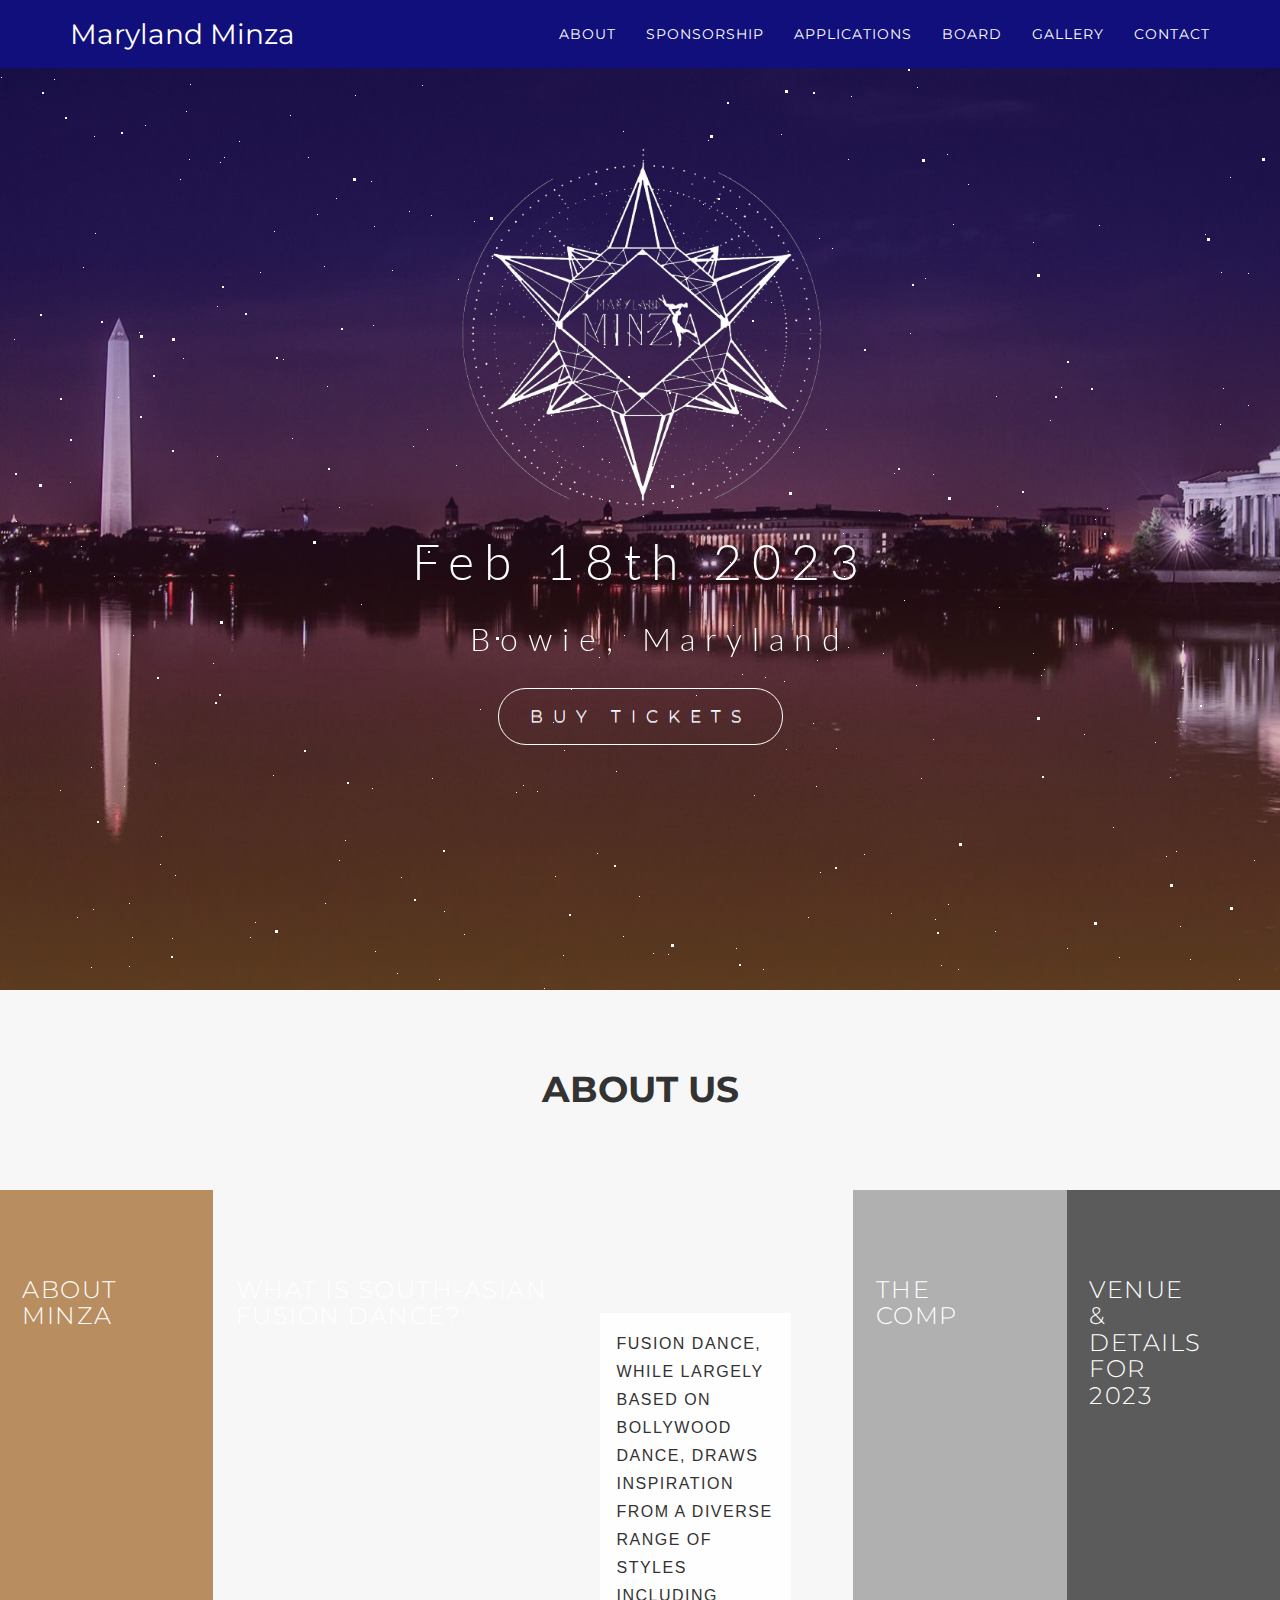
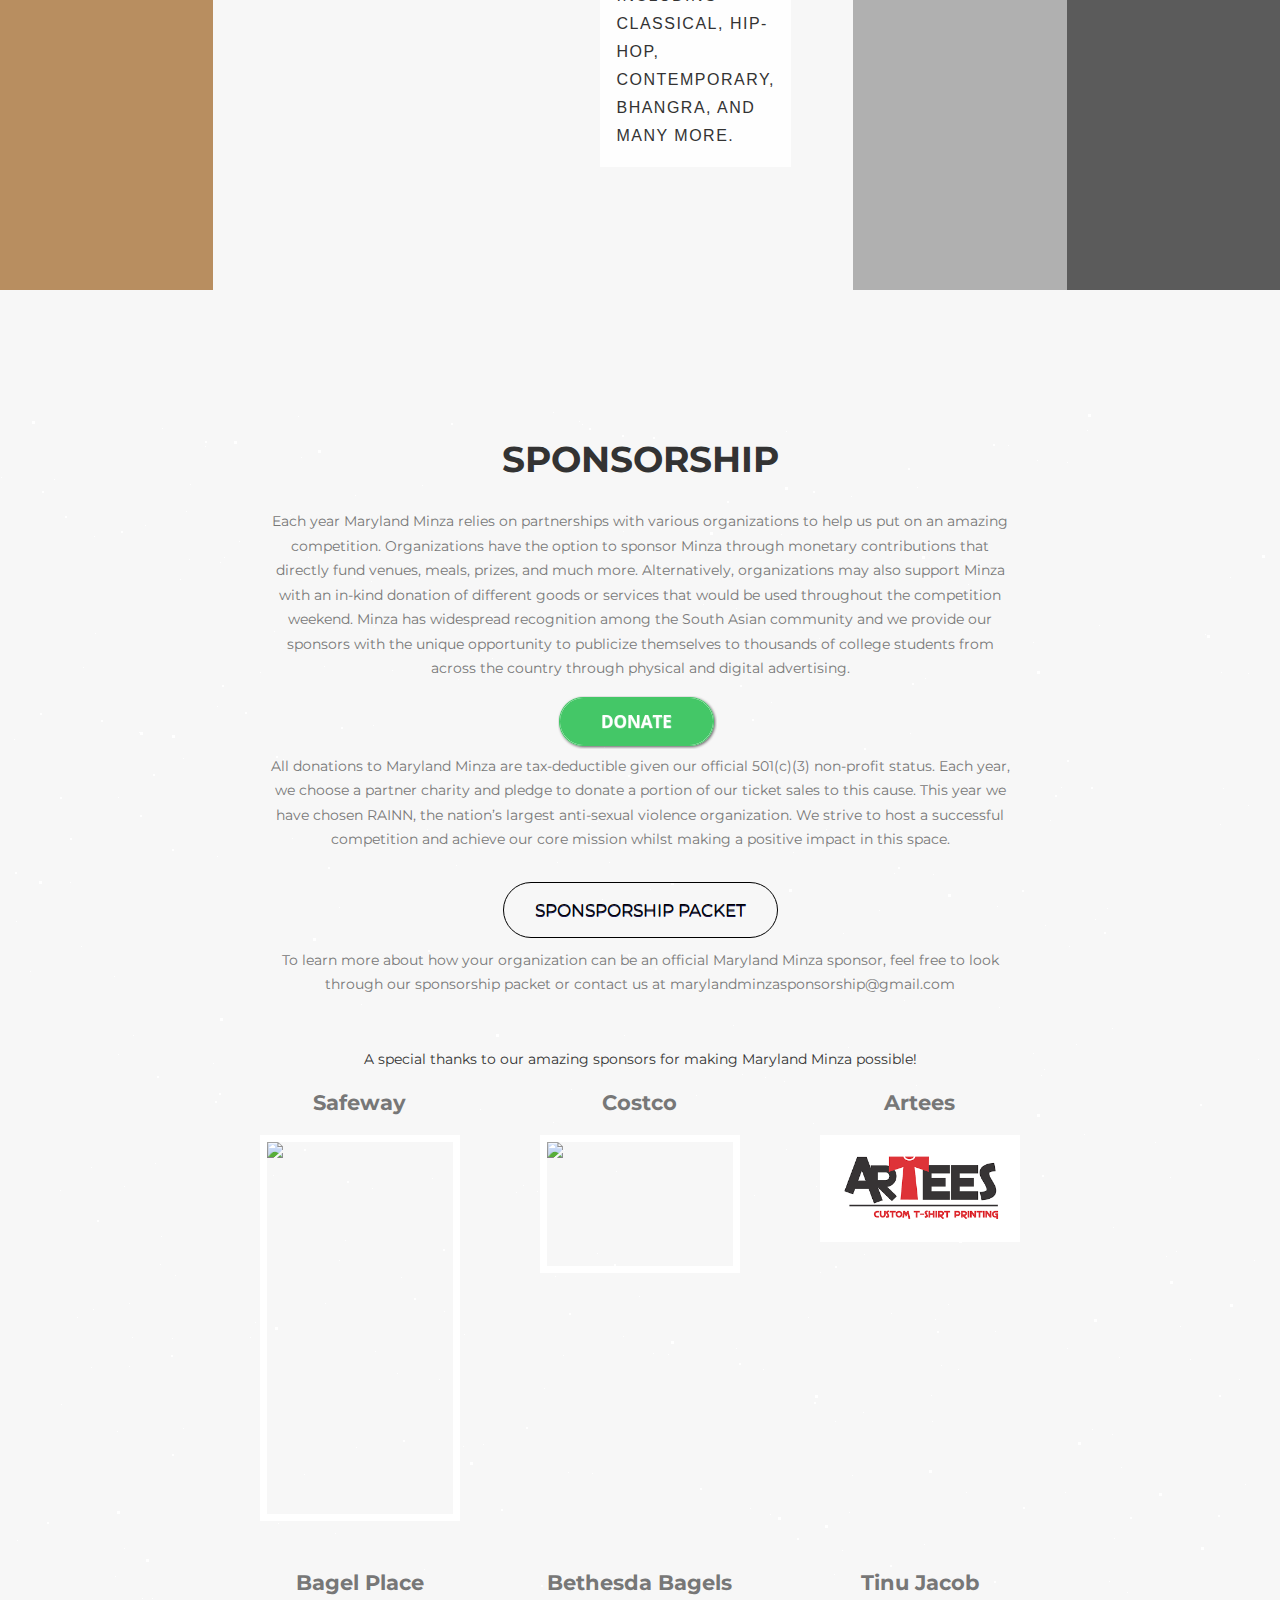
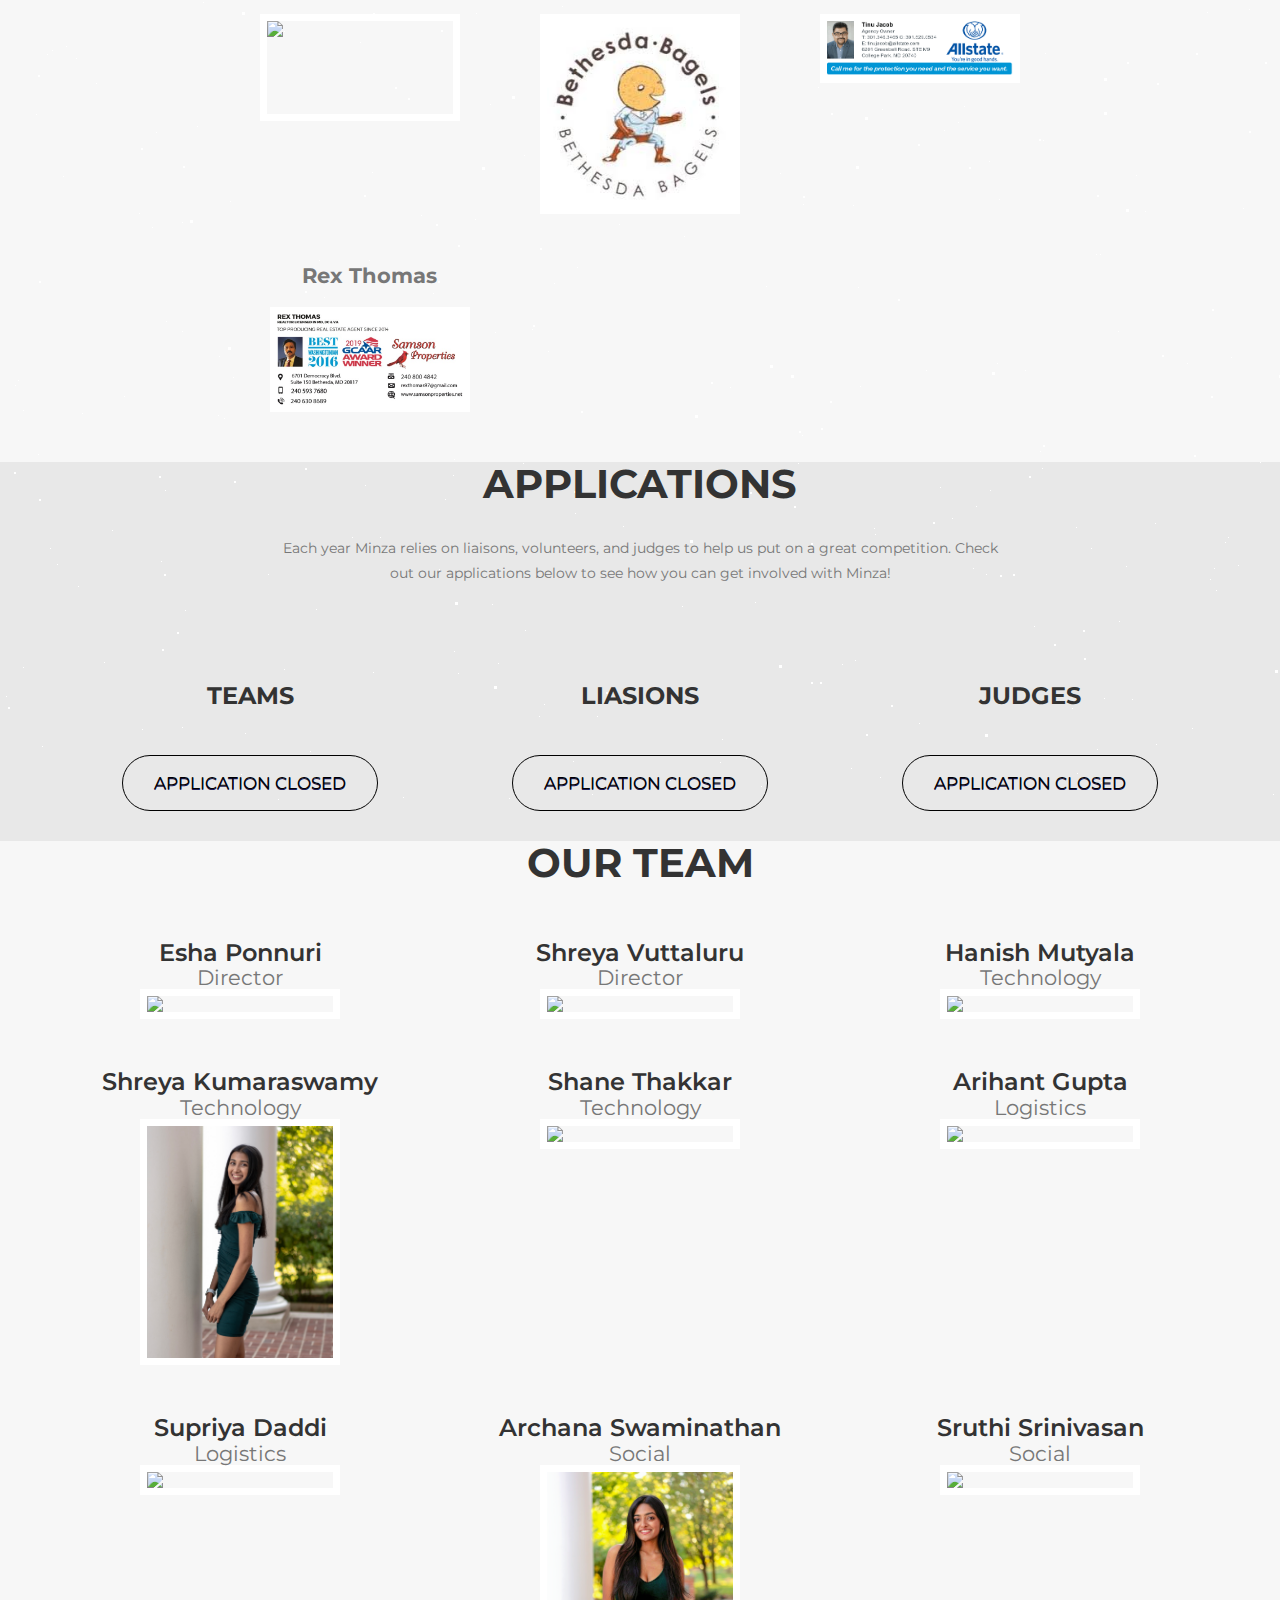
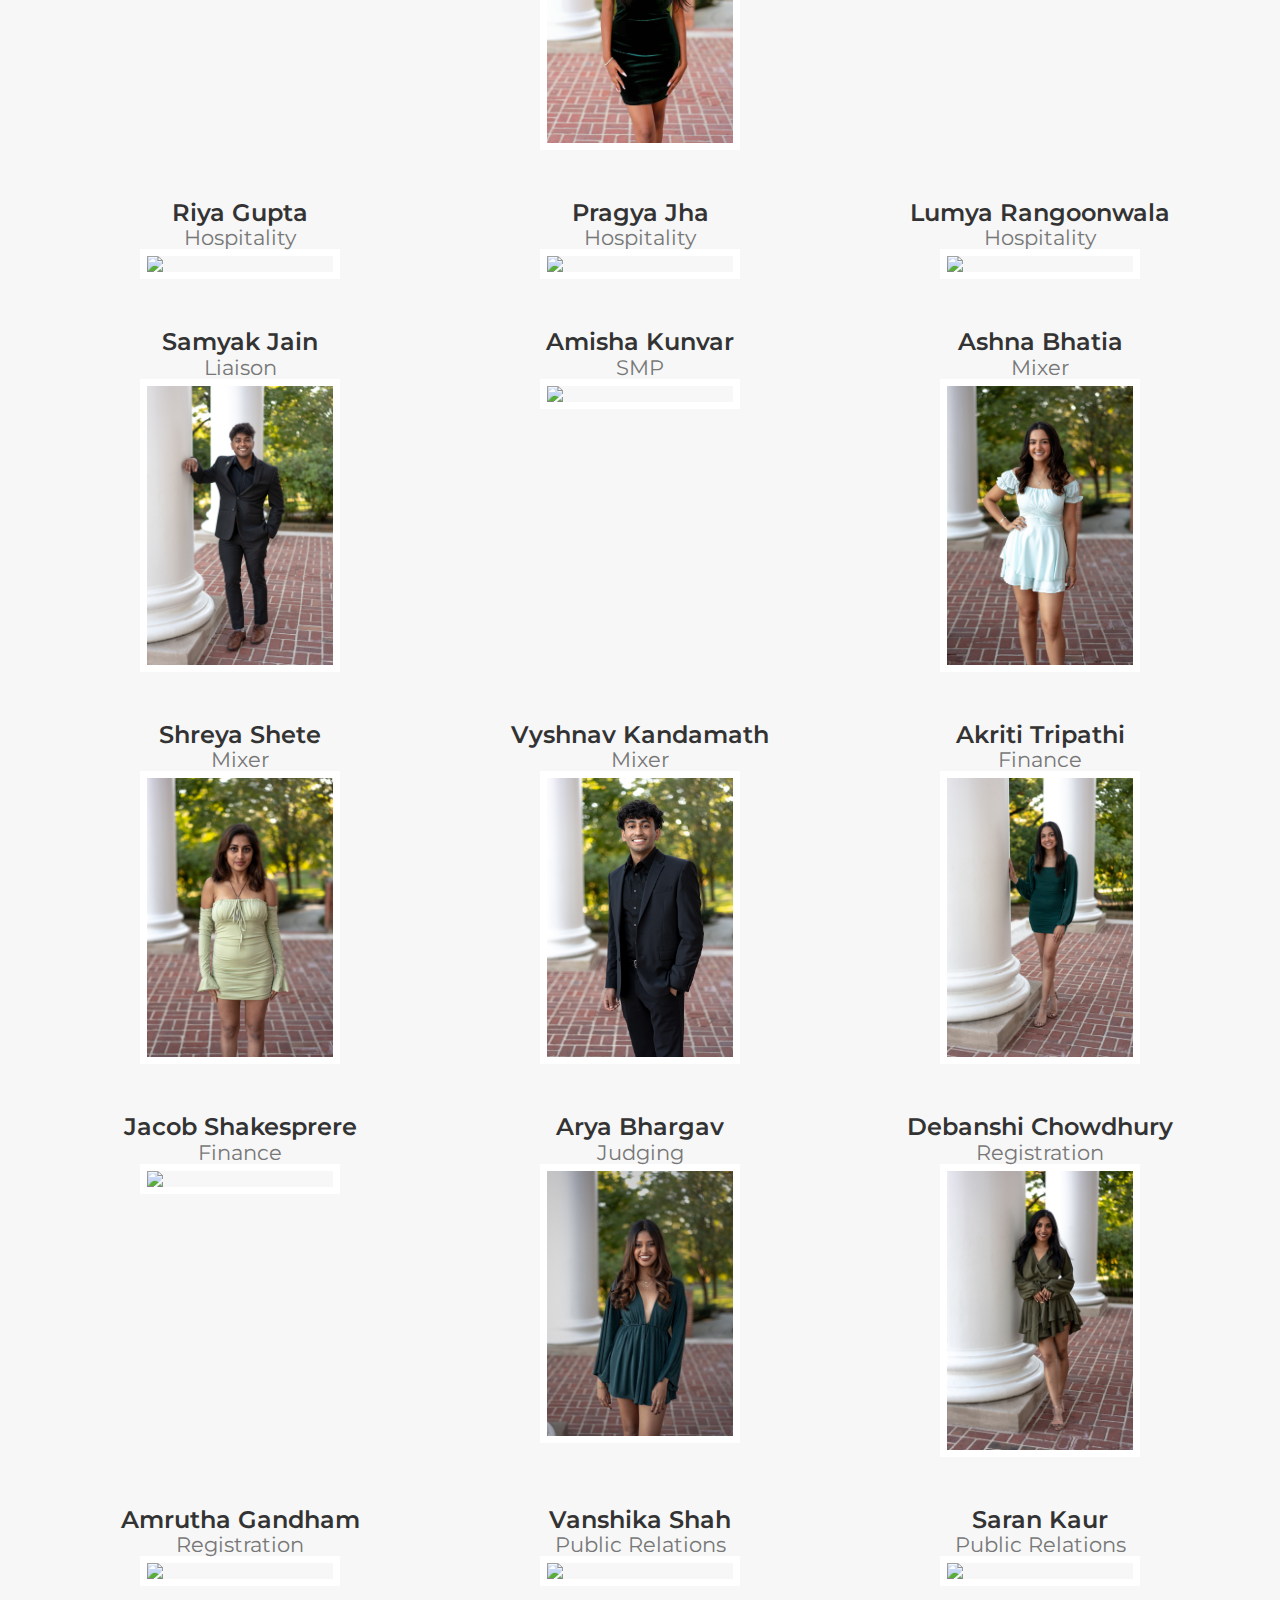
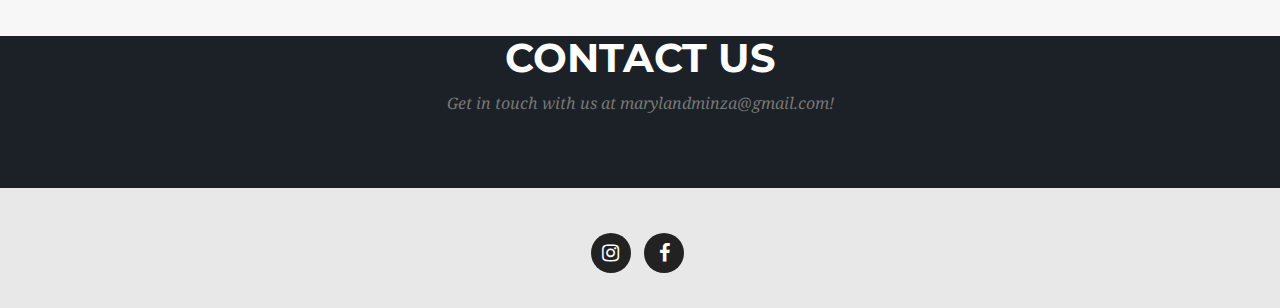
==== commit 438f1a34: "Finally Fixed About" ====
--- a/index.html
+++ b/index.html
@@ -27,7 +27,6 @@
     <link rel="shortcut icon" type="image/x-icon" href="watermark.png">
     <link rel="icon" type="image/x-icon" href="watermark.png">
     <link rel="stylesheet" type="text/css" href="main copy.css">
-    <link rel="stylesheet" type="text/css" href="about.css">
     <link rel="stylesheet" href="flipclock.css">
     <script src="about.js "></script>
     <script src="http://ajax.googleapis.com/ajax/libs/jquery/1.10.2/jquery.min.js"></script>
@@ -127,7 +126,6 @@
                 <h1 class="section-heading" style="font-family: Montserrat; margin-bottom: 30px !important;">ABOUT US</h1>
             </div>
         </div>
-    </section>
         <section class="container-fluid" style="padding-top: 50px;padding-bottom: 50px;">
            <!-- ACCORDION ROW -->
            <div class="row">
@@ -199,7 +197,8 @@
               </p>
               </div>
               </div> -->
-        </section>
+              </section>
+    </section>
     <!-- projects Grid Section -->
     <section id="projects" class="bg-light-gray-trans hidden">
         <div class="container">
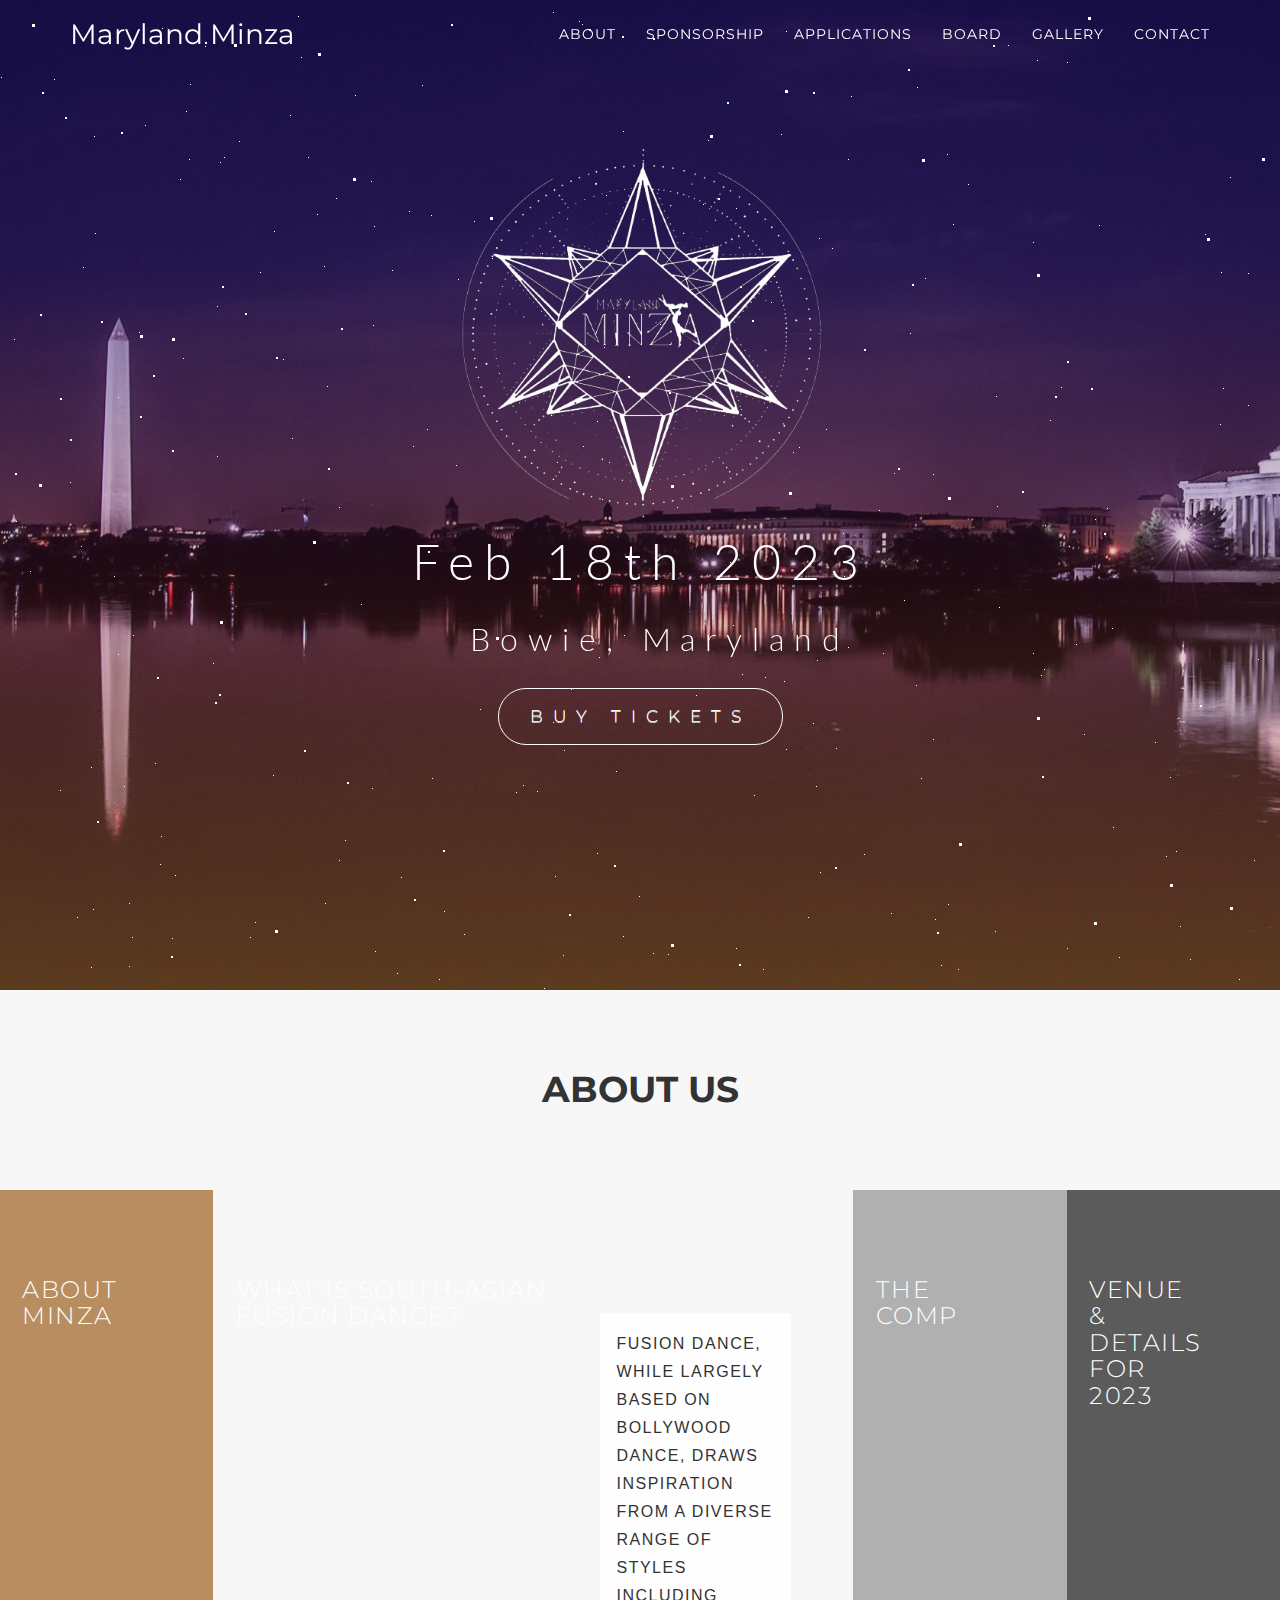
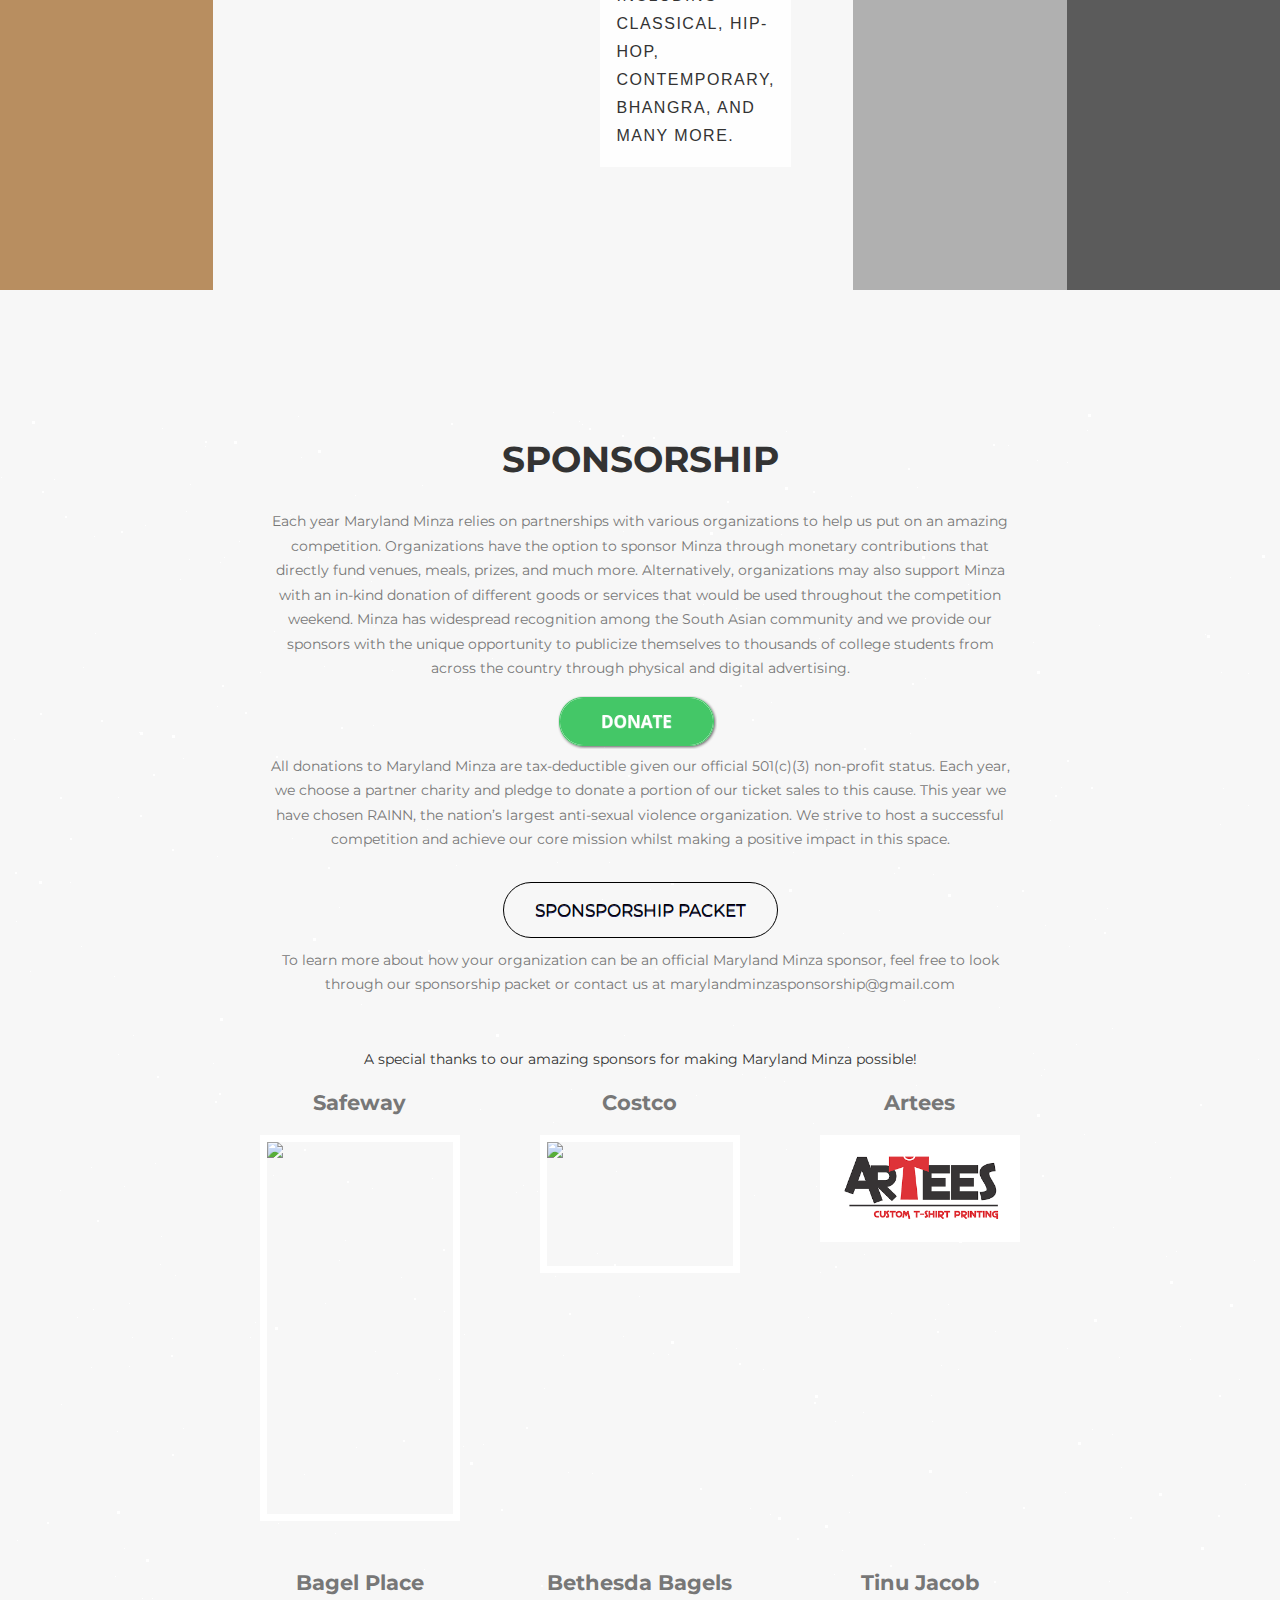
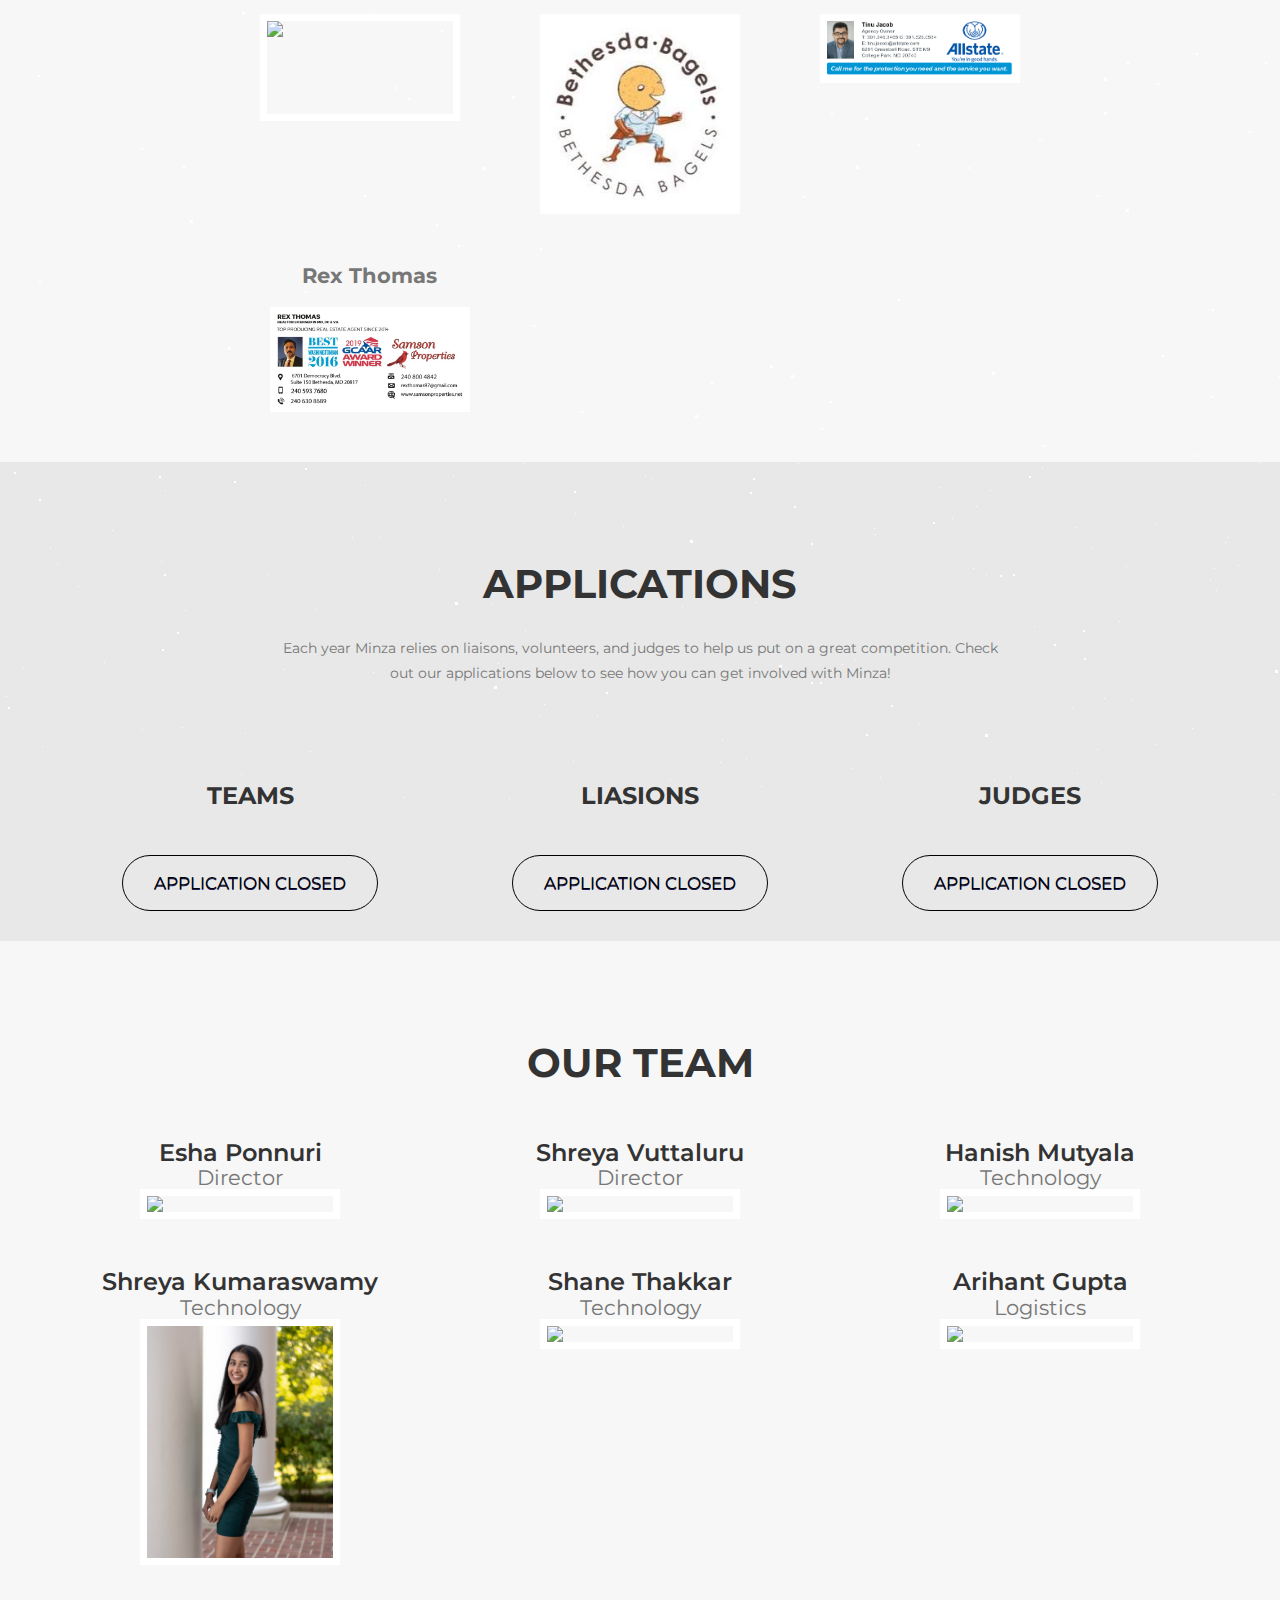
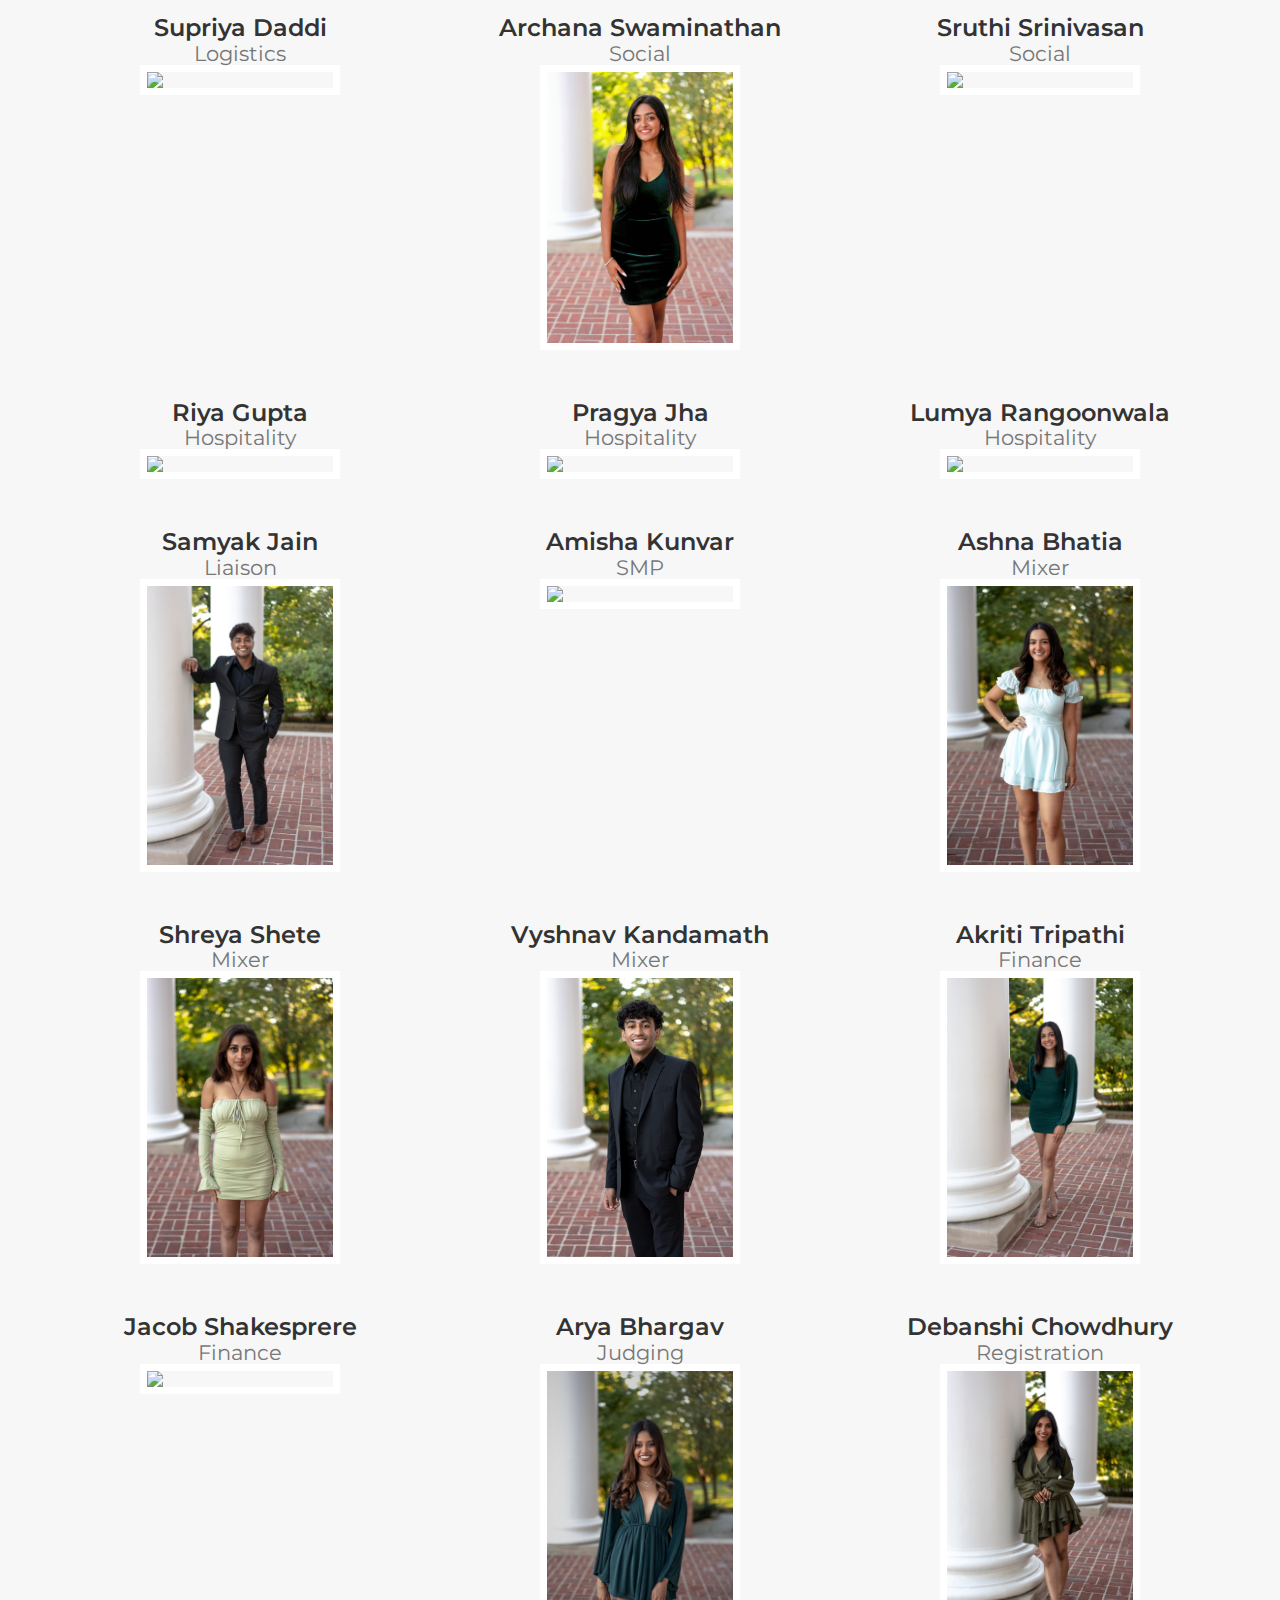
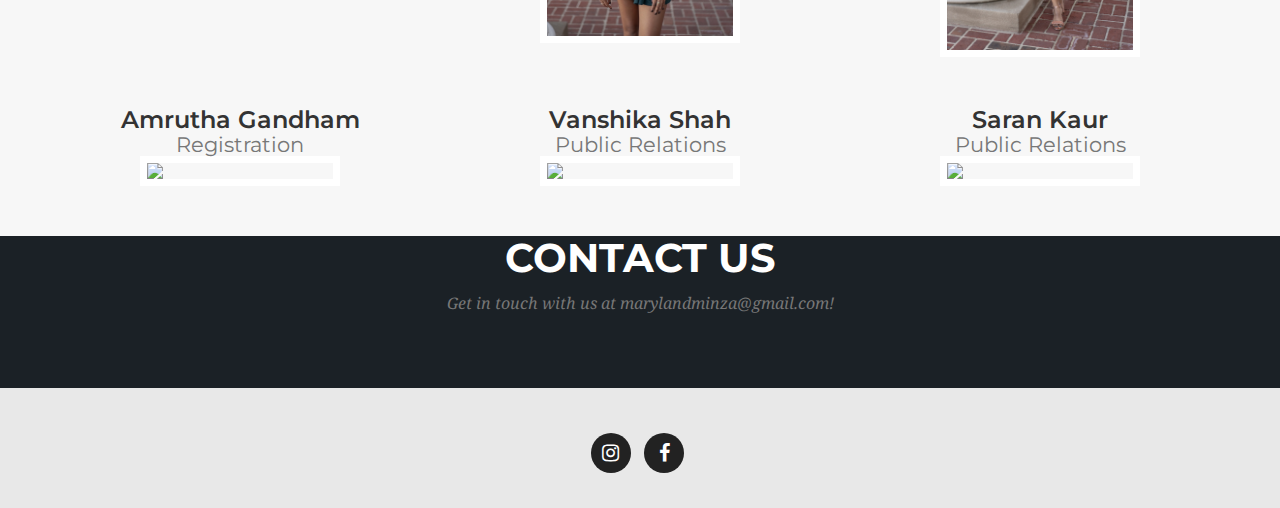
==== commit 82742ad9: "Fixed Navbar Transparency" ====
--- a/index.html
+++ b/index.html
@@ -168,36 +168,8 @@
                     </section>
                  </li>
               </ul>
-              <!-- <span class="fa-stack fa-4x">
-                 <i class="fa fa-circle fa-stack-2x text-primary"></i>
-                 </span> -->
-              <!--  Maryland Minza is run by students at the University of Maryland, College Park.
-                 The competition will be held at the <a href="#">Lisner Auditorium in Washington DC</a>. We look forward to seeing you there! Please don't hesitate to contact us if you have any questions!</p> 
-                 </div>
-                 </div>
-                 
-                 <!--                    <div class="col-md-8 col-md-offset-2">
-                 <h3 class="section-subheading text-muted" id="lab_row">Maryland Minza is a national intercollegiate dance competition created to foster cultural awareness and passion for dancing. Minza was co-founded in 2016 at the University of Maryland by Meghana Annadata, Sonia Arya, and Neha Gupta. The word Minza means “star” in Urdu and was chosen to illuminate the essence of performing. <br> <br>
-                 
-                 South-Asian fusion dance is composed of various styles of dance from different areas internationally. Teams have the freedom to choose which styles they would like to include in their routine, as well as how they would like to represent a chosen theme, generally characterized by a story told through dance.</h3>
-                 </div> -->
            </div>
-           <!--             <div class="row text-center">
-              <div class="col-md-6">
-              <h4 class="service-heading"><a href="https://www.google.com/maps/place/The+Clarice+Smith+Performing+Arts+Center/@38.9905244,-76.9525658,17z/data=!3m1!4b1!4m5!3m4!1s0x89b7c69aff2b387f:0xb0a1974e44929f0a!8m2!3d38.9905244!4d-76.9503771">Location</a></h4>
-              <p class="text-muted">Maryland Minza will be held
-              <br>at the University of Maryland, College Park.
-              <br> Here are the <a href="https://www.google.com/maps/dir//University+of+Maryland,+College+Park,+MD">directions on Google Maps.</a></p>
-              </div>
-              <div class="col-md-6">
-              <h4 class="service-heading"><a href="">Tickets</a></h4>
-              <p class="text-muted">Regular: $20.00
-              <br> Student: $13.00
-              <br>
-              </p>
-              </div>
-              </div> -->
-              </section>
+        </section>
     </section>
     <!-- projects Grid Section -->
     <section id="projects" class="bg-light-gray-trans hidden">
@@ -337,7 +309,7 @@
         </div>
 
         <!--Application-->
-        <section id="applications" class="bg-light-gray-trans">
+        <section id="applications" class="bg-light-gray-trans" style="padding-top: 100px;">
             <div class="container ">
                 <div class="row ">
                     <div class="col-lg-12 text-center ">
@@ -383,7 +355,7 @@
           </section>
 
         <!-- Team Section -->
-        <section id="board" class="bg-light-gray">
+        <section id="board" class="bg-light-gray" style="padding-top: 100px;">
             <div class="container ">
                 <div class="row ">
                     <div class="col-lg-12 text-center ">
--- a/other.css
+++ b/other.css
@@ -1373,7 +1373,7 @@
       .navbar-default {
           padding: 9px 0;
           border: 0;
-          background-color: rgb(17, 15, 123);
+          background-color: transparent;
        
           -webkit-transition: padding .3s;
           -moz-transition: padding .3s;
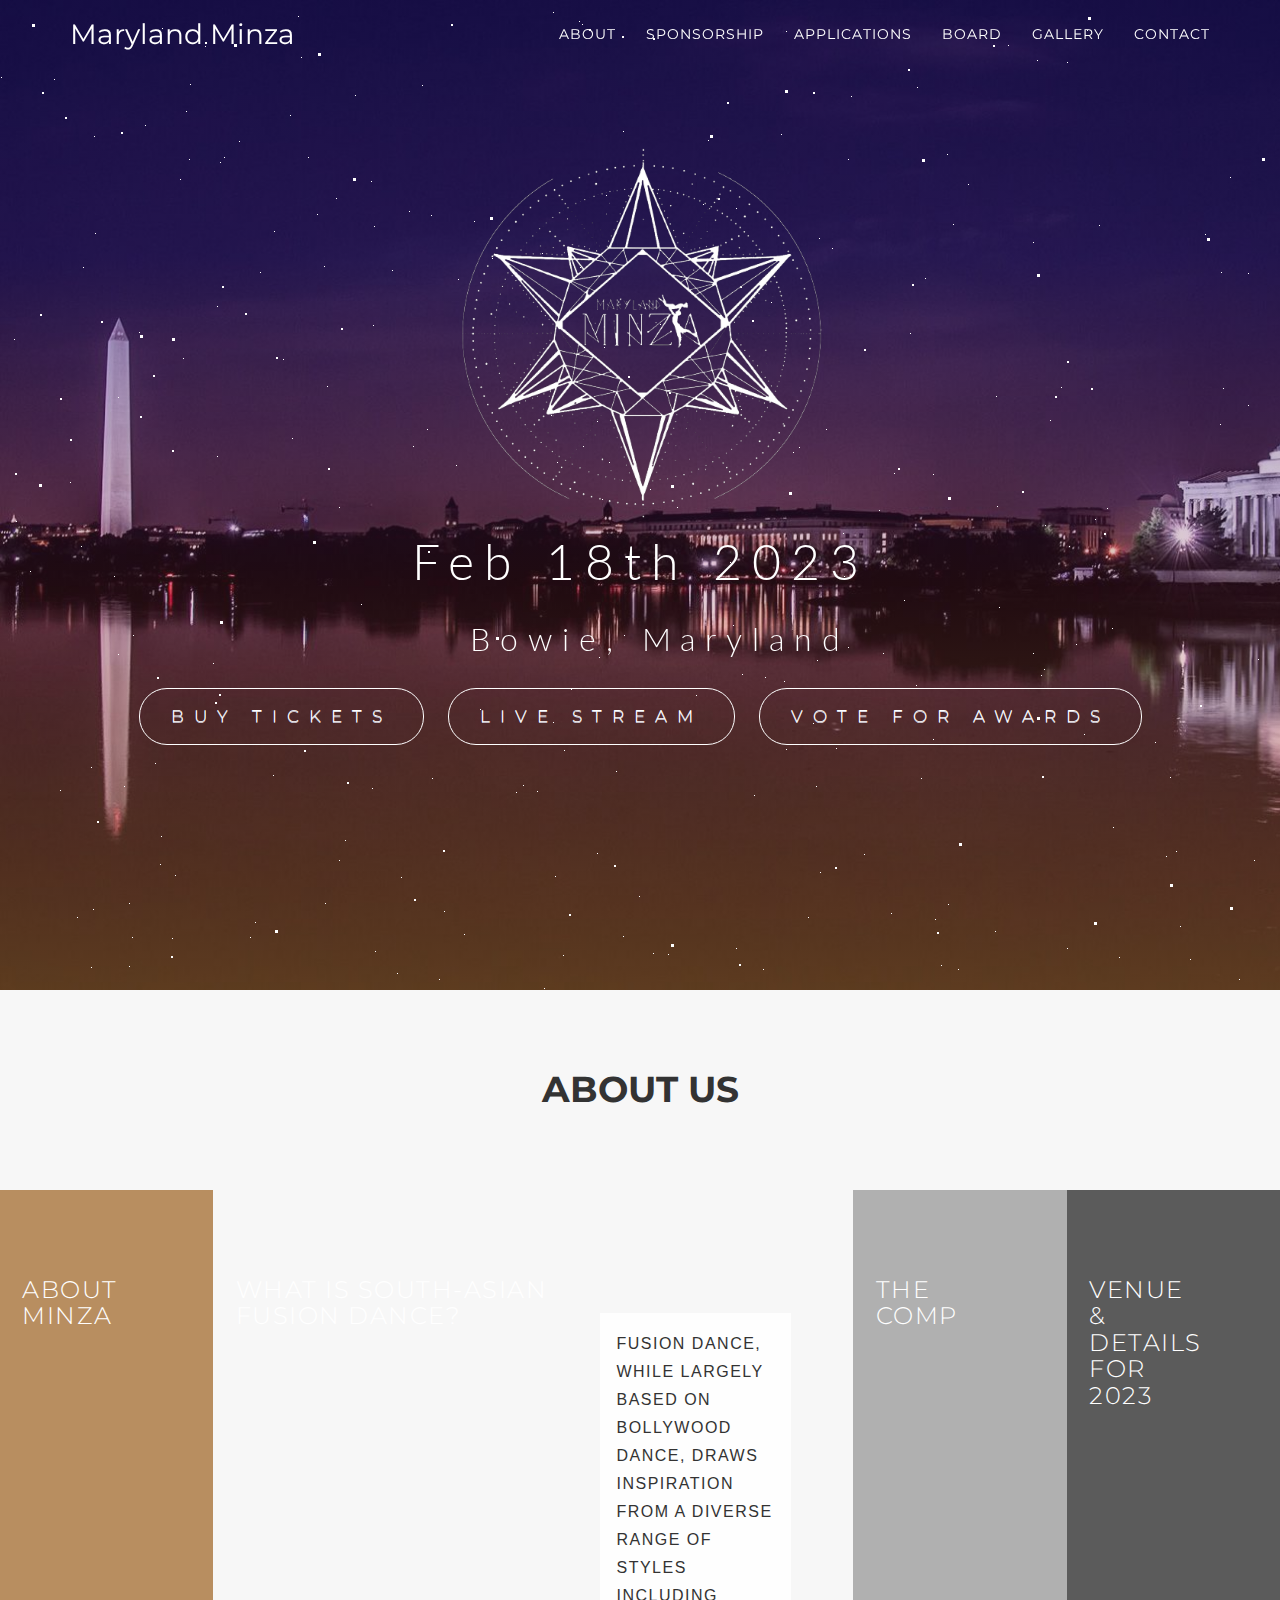
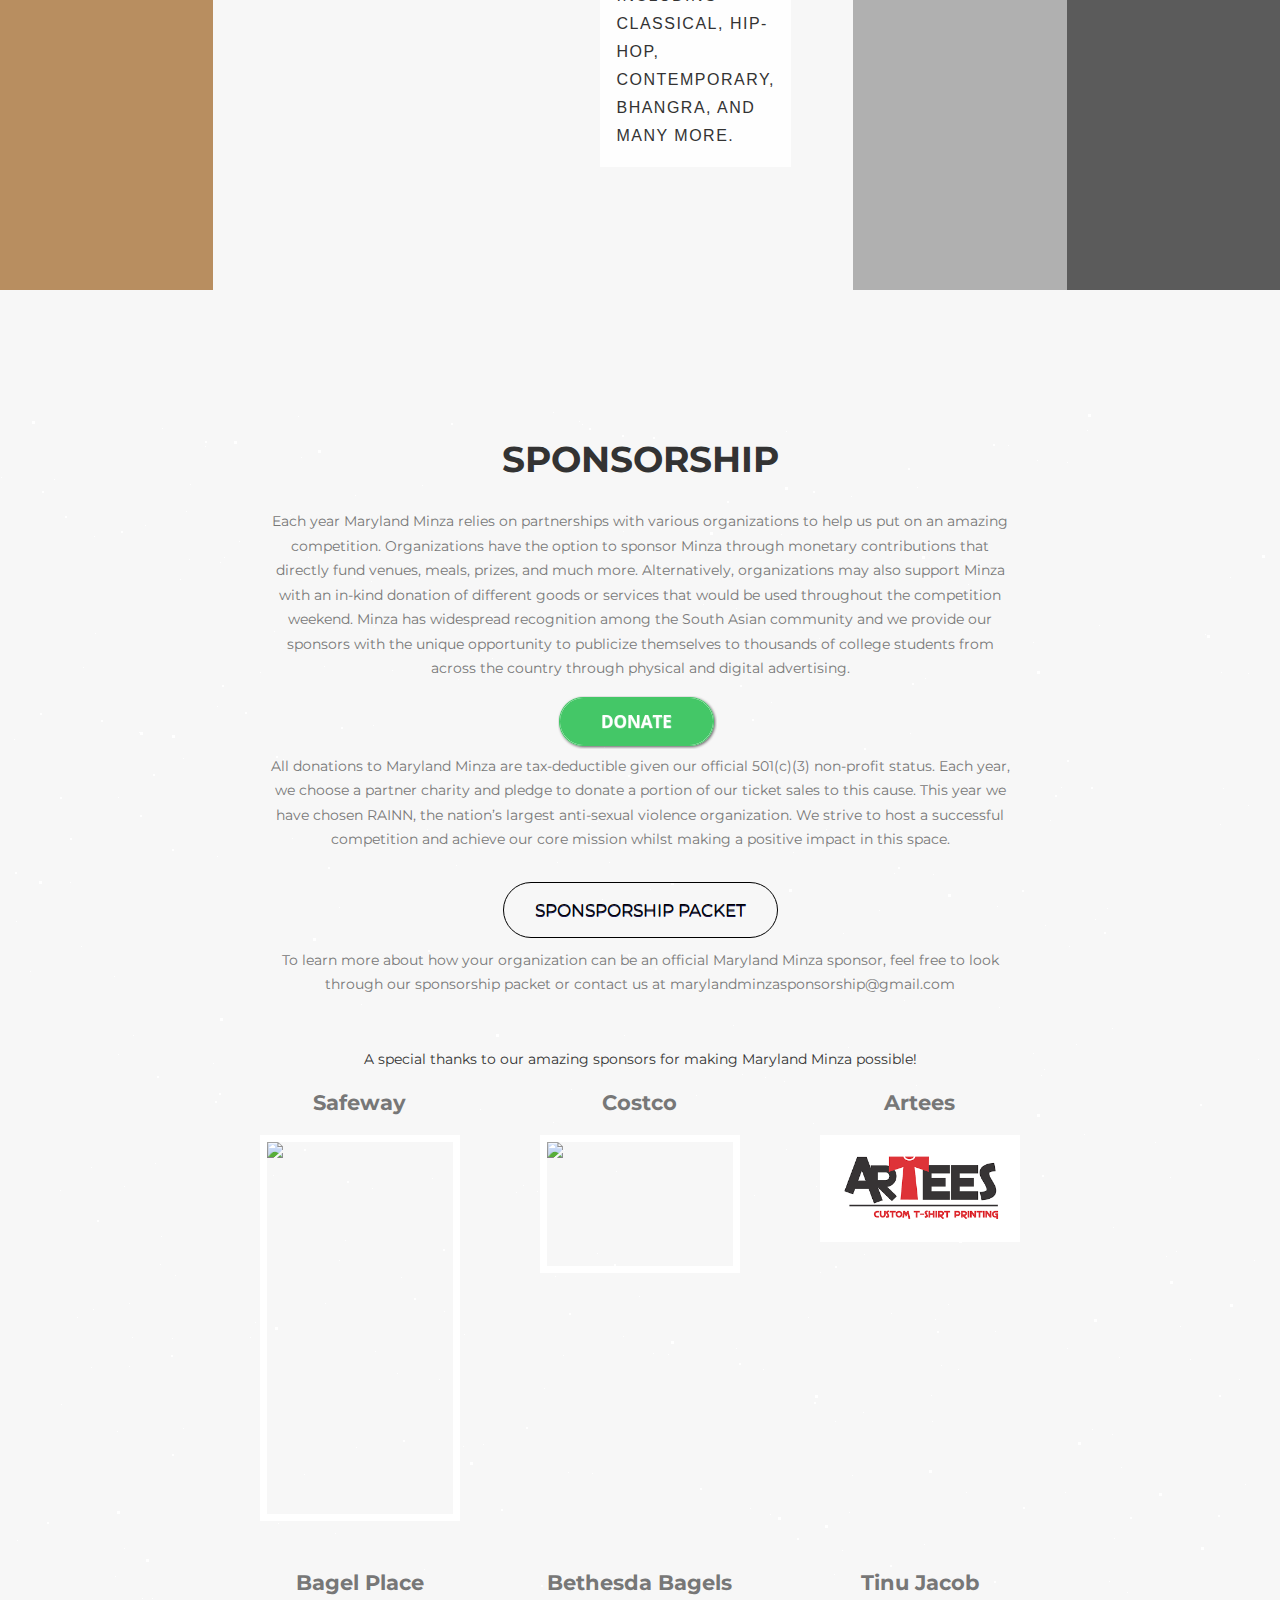
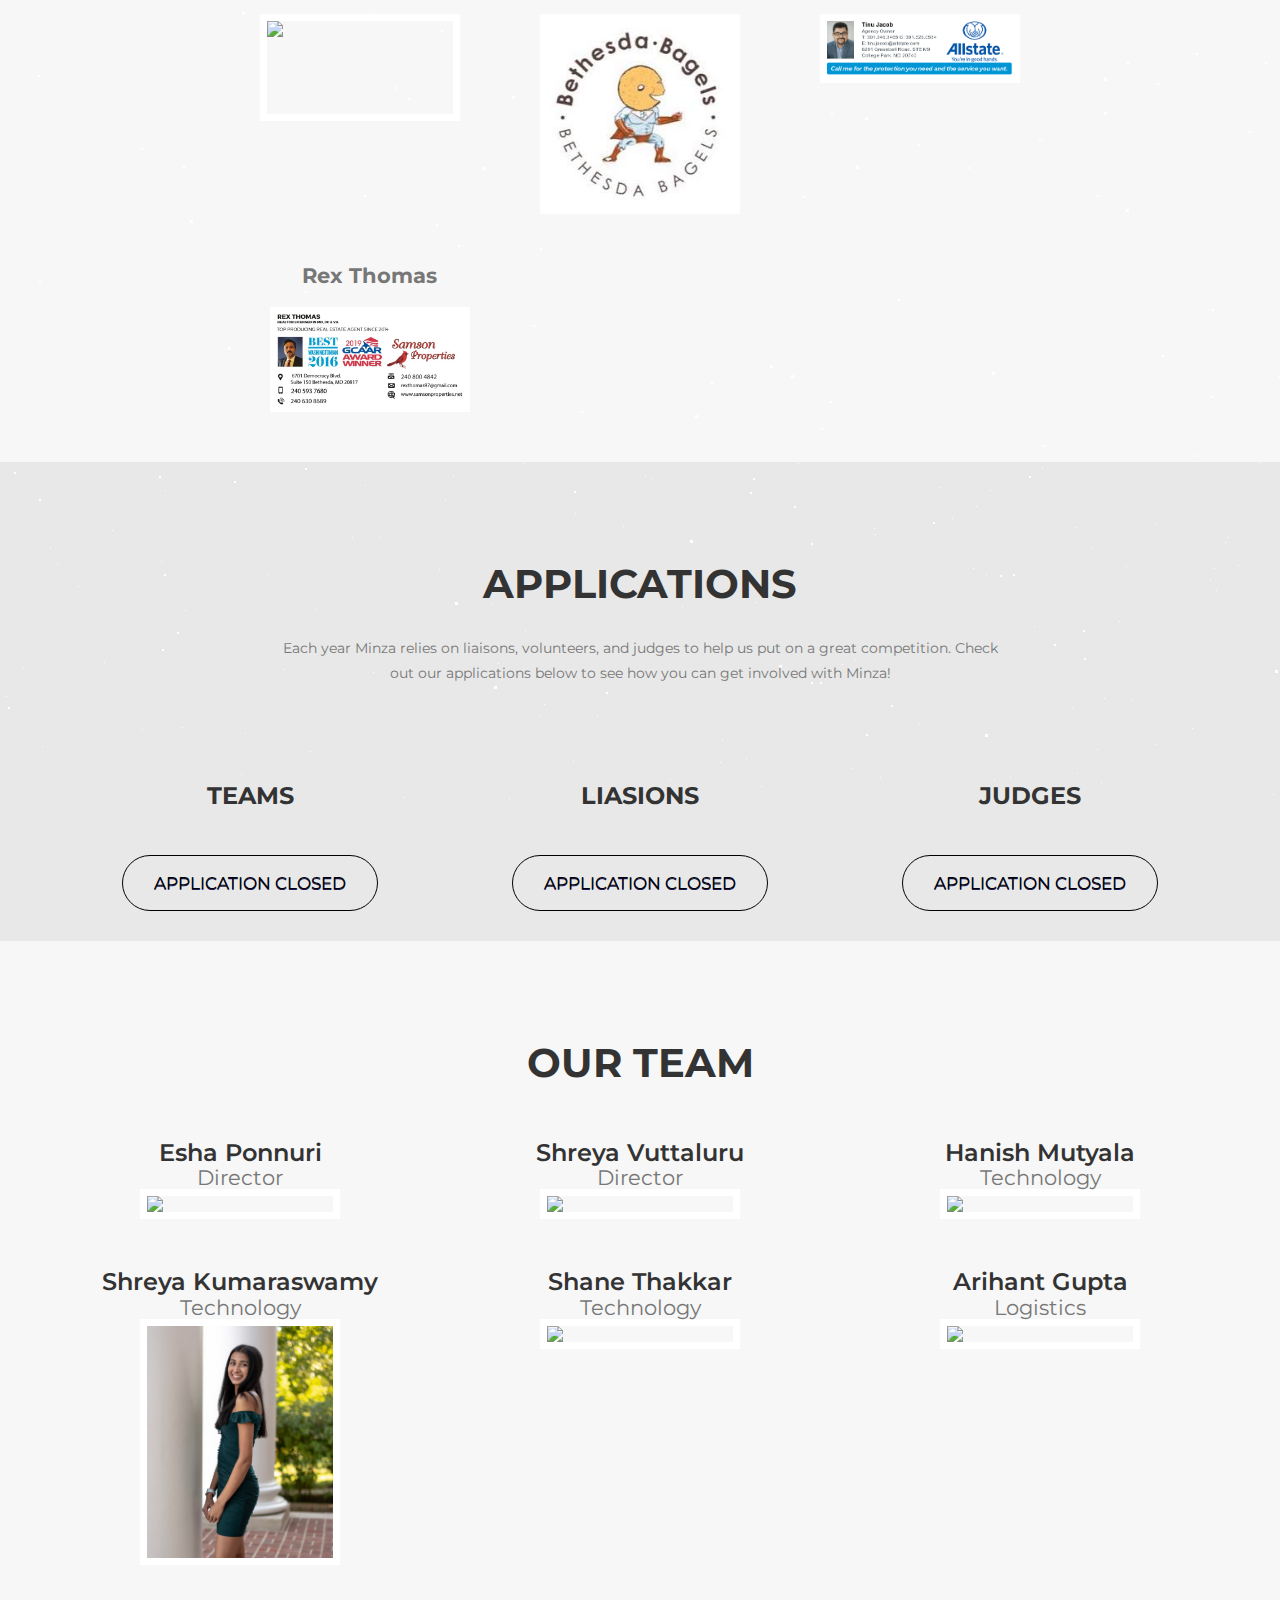
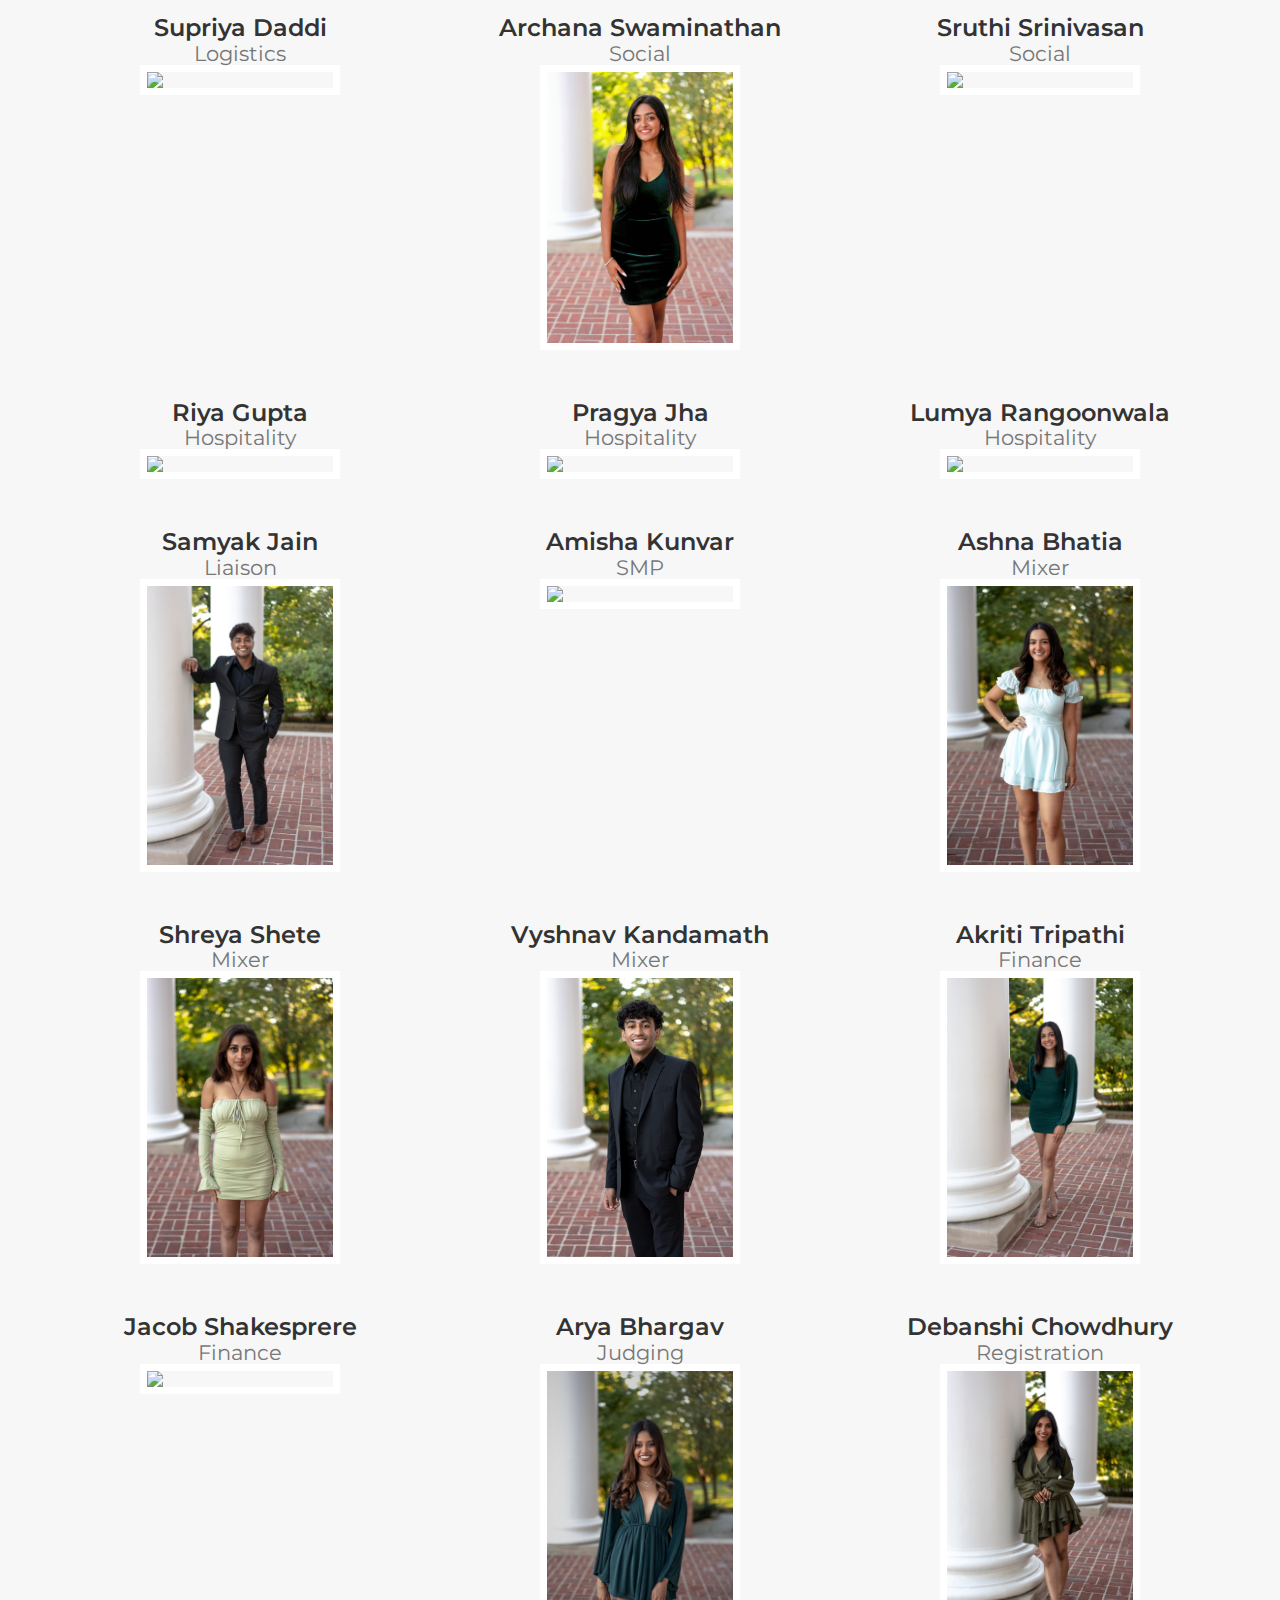
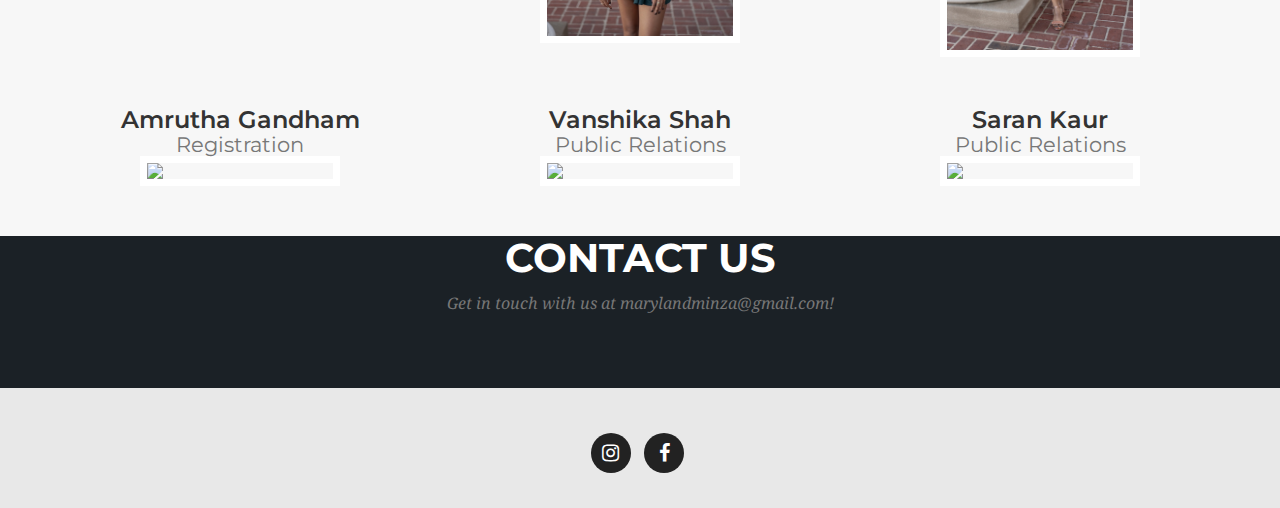
==== commit c8b4c520: "Livestream and awards" ====
--- a/index.html
+++ b/index.html
@@ -108,6 +108,9 @@
 
             <div class="col-lg-12 text-center ">
                 <a href="https://bowiecenter.org/event/maryland-minza/" target="_blank" class="ticketButton" style="font-family: Montserrat">BUY TICKETS</a>
+                <a href="https://www.youtube.com/live/JGKiE6HJM0E?feature=share" target="_blank" class="ticketButton" style="font-family: Montserrat">LIVE STREAM</a>
+                <a href="https://docs.google.com/forms/d/e/1FAIpQLSdWyrk2PMkaHXsGfW14bGmLsj5QXtscxrwZtJ5kLhzMQ0kKEQ/viewform" target="_blank" class="ticketButton" style="font-family: Montserrat">VOTE FOR AWARDS</a>
+
             </div>
              
             <!-- <a data-toggle="projectsModal2" id="playButton" class="circular ui inverted icon button">
